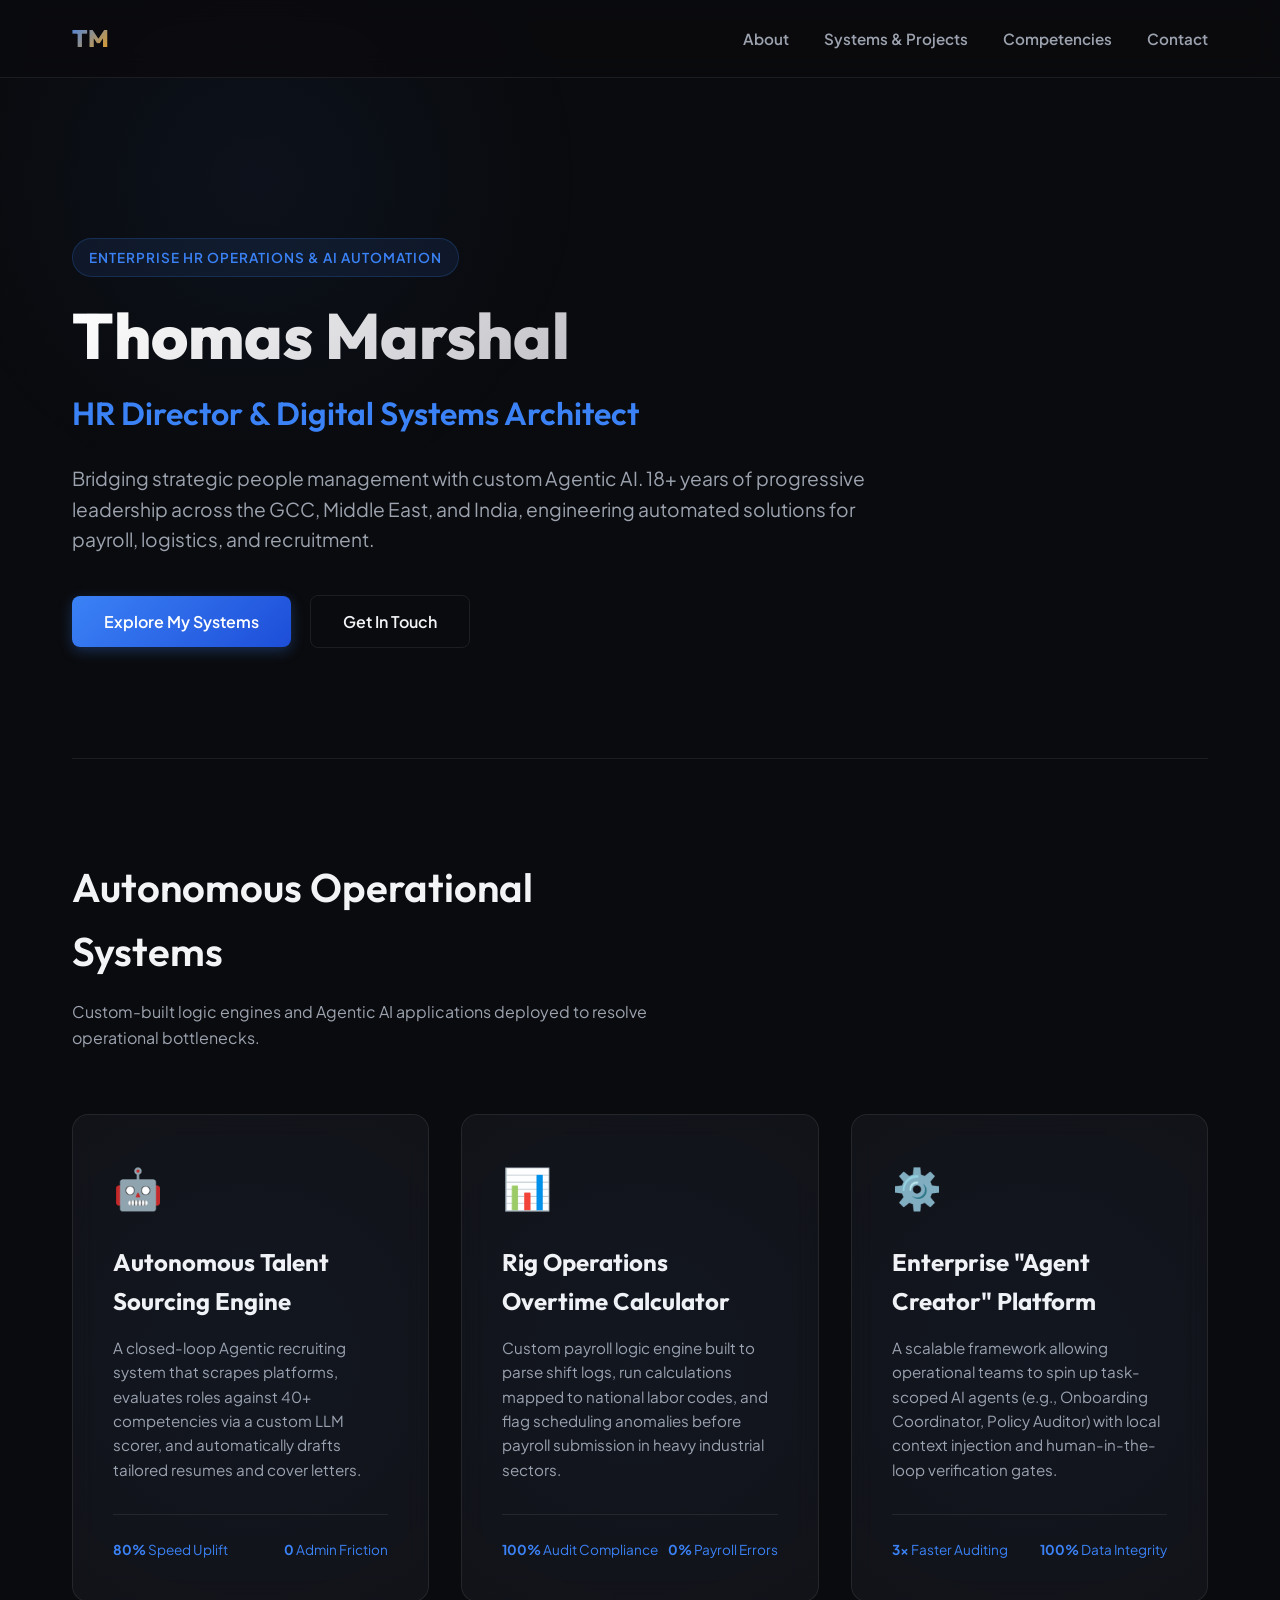
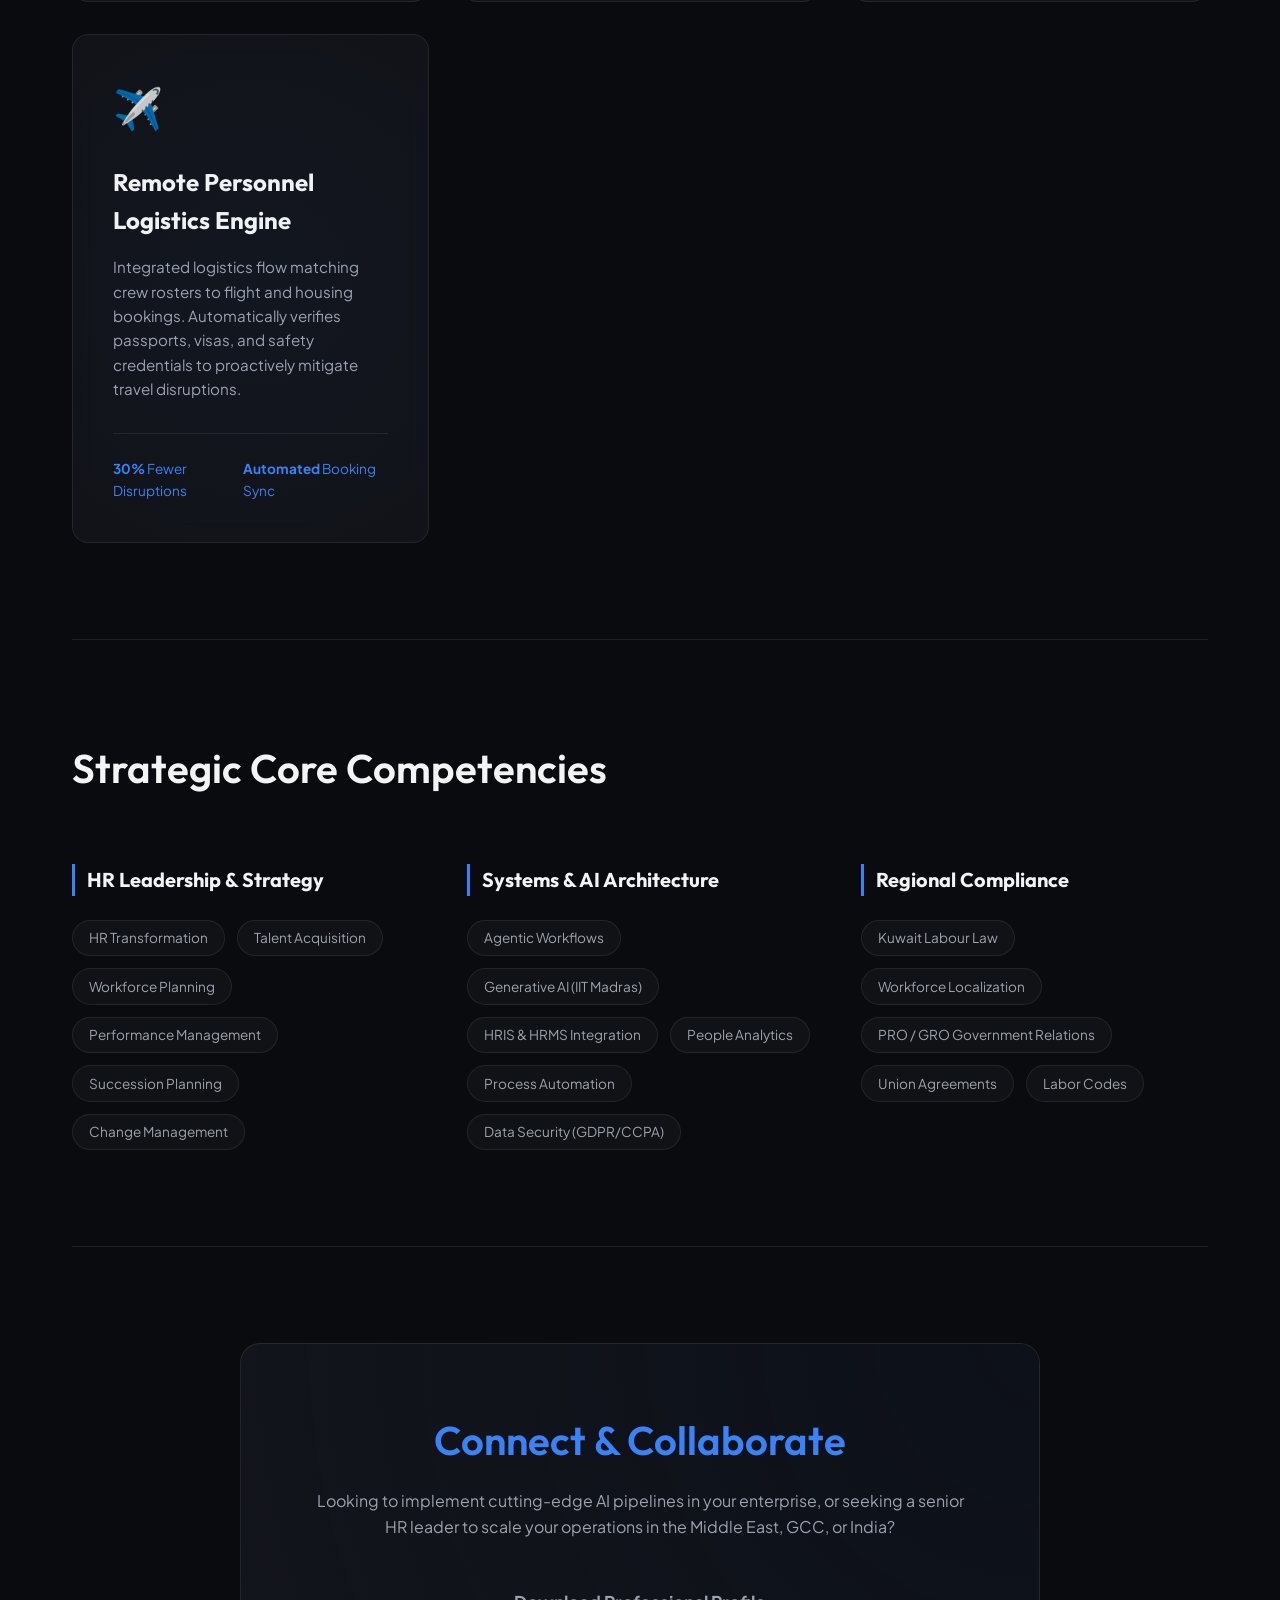
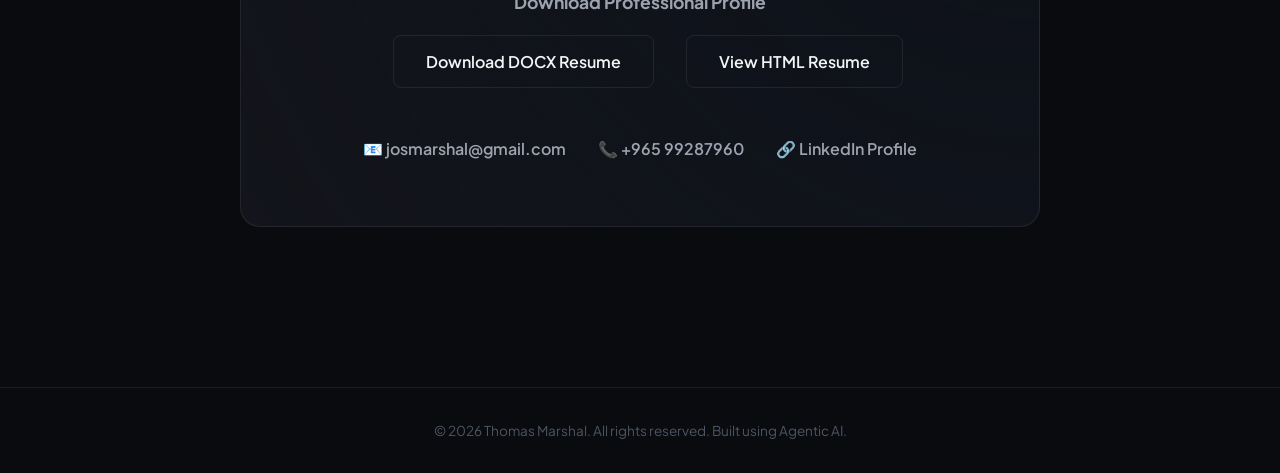
==== index.html @ 8e22b5d7 "Add files via upload" ====
<!DOCTYPE html>
<html lang="en">
<head>
    <meta charset="UTF-8">
    <meta name="viewport" content="width=device-width, initial-scale=1.0">
    <title>Thomas Marshal | HR Director & Digital Transformation Leader</title>
    <meta name="description" content="Senior HR Director & Systems Leader with 18+ years of experience across GCC and India. Architect of Agentic AI, HRIS platforms, and payroll automation systems.">
    <link rel="preconnect" href="https://fonts.googleapis.com">
    <link rel="preconnect" href="https://fonts.gstatic.com" crossorigin>
    <link href="https://fonts.googleapis.com/css2?family=Outfit:wght@300;400;600;800&family=Plus+Jakarta+Sans:wght@300;400;600;700&display=swap" rel="stylesheet">
    <link rel="stylesheet" href="style.css">
</head>
<body>
    <div class="glow-bg"></div>

    <header>
        <div class="nav-container">
            <div class="logo">TM</div>
            <nav>
                <a href="#about">About</a>
                <a href="#projects">Systems & Projects</a>
                <a href="#skills">Competencies</a>
                <a href="#contact">Contact</a>
            </nav>
        </div>
    </header>

    <main>
        <!-- Hero Section -->
        <section id="about" class="hero">
            <div class="hero-content">
                <span class="badge">Enterprise HR Operations & AI Automation</span>
                <h1>Thomas Marshal</h1>
                <h2>HR Director & Digital Systems Architect</h2>
                <p class="lead">
                    Bridging strategic people management with custom Agentic AI. 18+ years of progressive leadership across the GCC, Middle East, and India, engineering automated solutions for payroll, logistics, and recruitment.
                </p>
                <div class="hero-cta">
                    <a href="#projects" class="btn btn-primary">Explore My Systems</a>
                    <a href="#contact" class="btn btn-secondary">Get In Touch</a>
                </div>
            </div>
        </section>

        <!-- Projects Grid Section -->
        <section id="projects" class="projects-section">
            <div class="section-header">
                <h2>Autonomous Operational Systems</h2>
                <p>Custom-built logic engines and Agentic AI applications deployed to resolve operational bottlenecks.</p>
            </div>
            
            <div class="projects-grid">
                <!-- Project 1 -->
                <div class="project-card">
                    <div class="card-glow"></div>
                    <div class="project-icon">🤖</div>
                    <h3>Autonomous Talent Sourcing Engine</h3>
                    <p class="project-desc">A closed-loop Agentic recruiting system that scrapes platforms, evaluates roles against 40+ competencies via a custom LLM scorer, and automatically drafts tailored resumes and cover letters.</p>
                    <div class="project-stats">
                        <span><strong>80%</strong> Speed Uplift</span>
                        <span><strong>0</strong> Admin Friction</span>
                    </div>
                </div>

                <!-- Project 2 -->
                <div class="project-card">
                    <div class="card-glow"></div>
                    <div class="project-icon">📊</div>
                    <h3>Rig Operations Overtime Calculator</h3>
                    <p class="project-desc">Custom payroll logic engine built to parse shift logs, run calculations mapped to national labor codes, and flag scheduling anomalies before payroll submission in heavy industrial sectors.</p>
                    <div class="project-stats">
                        <span><strong>100%</strong> Audit Compliance</span>
                        <span><strong>0%</strong> Payroll Errors</span>
                    </div>
                </div>

                <!-- Project 3 -->
                <div class="project-card">
                    <div class="card-glow"></div>
                    <div class="project-icon">⚙️</div>
                    <h3>Enterprise "Agent Creator" Platform</h3>
                    <p class="project-desc">A scalable framework allowing operational teams to spin up task-scoped AI agents (e.g., Onboarding Coordinator, Policy Auditor) with local context injection and human-in-the-loop verification gates.</p>
                    <div class="project-stats">
                        <span><strong>3x</strong> Faster Auditing</span>
                        <span><strong>100%</strong> Data Integrity</span>
                    </div>
                </div>

                <!-- Project 4 -->
                <div class="project-card">
                    <div class="card-glow"></div>
                    <div class="project-icon">✈️</div>
                    <h3>Remote Personnel Logistics Engine</h3>
                    <p class="project-desc">Integrated logistics flow matching crew rosters to flight and housing bookings. Automatically verifies passports, visas, and safety credentials to proactively mitigate travel disruptions.</p>
                    <div class="project-stats">
                        <span><strong>30%</strong> Fewer Disruptions</span>
                        <span><strong>Automated</strong> Booking Sync</span>
                    </div>
                </div>
            </div>
        </section>

        <!-- Skills Section -->
        <section id="skills" class="skills-section">
            <div class="section-header">
                <h2>Strategic Core Competencies</h2>
            </div>
            <div class="skills-grid">
                <div class="skill-category">
                    <h3>HR Leadership & Strategy</h3>
                    <div class="tags">
                        <span>HR Transformation</span>
                        <span>Talent Acquisition</span>
                        <span>Workforce Planning</span>
                        <span>Performance Management</span>
                        <span>Succession Planning</span>
                        <span>Change Management</span>
                    </div>
                </div>
                <div class="skill-category">
                    <h3>Systems & AI Architecture</h3>
                    <div class="tags">
                        <span>Agentic Workflows</span>
                        <span>Generative AI (IIT Madras)</span>
                        <span>HRIS & HRMS Integration</span>
                        <span>People Analytics</span>
                        <span>Process Automation</span>
                        <span>Data Security (GDPR/CCPA)</span>
                    </div>
                </div>
                <div class="skill-category">
                    <h3>Regional Compliance</h3>
                    <div class="tags">
                        <span>Kuwait Labour Law</span>
                        <span>Workforce Localization</span>
                        <span>PRO / GRO Government Relations</span>
                        <span>Union Agreements</span>
                        <span>Labor Codes</span>
                    </div>
                </div>
            </div>
        </section>

        <!-- Resume & Contact Section -->
        <section id="contact" class="contact-section">
            <div class="contact-card">
                <h2>Connect & Collaborate</h2>
                <p>Looking to implement cutting-edge AI pipelines in your enterprise, or seeking a senior HR leader to scale your operations in the Middle East, GCC, or India?</p>
                <div class="resumes-div">
                    <h3>Download Professional Profile</h3>
                    <div class="resume-buttons">
                        <a href="../Thomas_Joseph_Michael_Marshal_Resume.docx" class="btn btn-secondary" download>Download DOCX Resume</a>
                        <a href="../Thomas_Joseph_Michael_Marshal_Resume.html" class="btn btn-secondary" target="_blank">View HTML Resume</a>
                    </div>
                </div>
                <div class="contact-links">
                    <a href="mailto:josmarshal@gmail.com" class="contact-item">📧 josmarshal@gmail.com</a>
                    <a href="tel:+96599287960" class="contact-item">📞 +965 99287960</a>
                    <a href="https://www.linkedin.com/in/tjmmarshal-hr-leader/" target="_blank" class="contact-item">🔗 LinkedIn Profile</a>
                </div>
            </div>
        </section>
    </main>

    <footer>
        <p>&copy; 2026 Thomas Marshal. All rights reserved. Built using Agentic AI.</p>
    </footer>

    <script src="app.js"></script>
</body>
</html>
---- style.css ----
/* Base Variables & Reset */
:root {
    --bg-dark: #0a0b0e;
    --card-bg: rgba(22, 24, 31, 0.7);
    --border-color: rgba(255, 255, 255, 0.08);
    --text-primary: #f3f4f6;
    --text-secondary: #9ca3af;
    --accent-blue: #3b82f6;
    --accent-glow: rgba(59, 130, 246, 0.15);
    --accent-gold: #f59e0b;
    --font-heading: 'Outfit', sans-serif;
    --font-body: 'Plus Jakarta Sans', sans-serif;
}

* {
    margin: 0;
    padding: 0;
    box-sizing: border-box;
}

html {
    scroll-behavior: smooth;
}

body {
    background-color: var(--bg-dark);
    color: var(--text-primary);
    font-family: var(--font-body);
    line-height: 1.6;
    overflow-x: hidden;
    position: relative;
}

/* Background Glow Effects */
.glow-bg {
    position: fixed;
    top: -10%;
    left: -10%;
    width: 60%;
    height: 60%;
    background: radial-gradient(circle, rgba(59, 130, 246, 0.06) 0%, rgba(0, 0, 0, 0) 70%);
    z-index: -1;
    pointer-events: none;
}

/* Header & Navigation */
header {
    position: fixed;
    top: 0;
    left: 0;
    width: 100%;
    background: rgba(10, 11, 14, 0.8);
    backdrop-filter: blur(12px);
    border-bottom: 1px solid var(--border-color);
    z-index: 100;
}

.nav-container {
    max-width: 1200px;
    margin: 0 auto;
    padding: 1.2rem 2rem;
    display: flex;
    justify-content: space-between;
    align-items: center;
}

.logo {
    font-family: var(--font-heading);
    font-weight: 800;
    font-size: 1.5rem;
    background: linear-gradient(135deg, var(--accent-blue) 0%, var(--accent-gold) 100%);
    -webkit-background-clip: text;
    -webkit-text-fill-color: transparent;
}

nav a {
    color: var(--text-secondary);
    text-decoration: none;
    margin-left: 2rem;
    font-weight: 600;
    font-size: 0.95rem;
    transition: color 0.3s ease;
}

nav a:hover {
    color: var(--text-primary);
}

/* Main Layout Limits */
main {
    max-width: 1200px;
    margin: 0 auto;
    padding: 8rem 2rem 4rem 2rem;
}

/* Hero Section */
.hero {
    min-height: 70vh;
    display: flex;
    align-items: center;
    padding: 2rem 0;
}

.hero-content {
    max-width: 800px;
}

.badge {
    display: inline-block;
    padding: 0.5rem 1rem;
    background: rgba(59, 130, 246, 0.1);
    border: 1px solid rgba(59, 130, 246, 0.2);
    border-radius: 50px;
    color: var(--accent-blue);
    font-weight: 600;
    font-size: 0.85rem;
    margin-bottom: 1.5rem;
    text-transform: uppercase;
    letter-spacing: 1px;
}

h1 {
    font-family: var(--font-heading);
    font-weight: 800;
    font-size: 4rem;
    line-height: 1.1;
    margin-bottom: 1rem;
    background: linear-gradient(135deg, #ffffff 0%, #a1a1aa 100%);
    -webkit-background-clip: text;
    -webkit-text-fill-color: transparent;
}

h2 {
    font-family: var(--font-heading);
    font-weight: 600;
    font-size: 2rem;
    color: var(--accent-blue);
    margin-bottom: 1.5rem;
}

.lead {
    font-size: 1.2rem;
    color: var(--text-secondary);
    margin-bottom: 2.5rem;
}

/* Buttons */
.btn {
    display: inline-block;
    padding: 0.8rem 2rem;
    border-radius: 8px;
    font-weight: 600;
    text-decoration: none;
    transition: all 0.3s ease;
    cursor: pointer;
}

.btn-primary {
    background: linear-gradient(135deg, var(--accent-blue) 0%, #1d4ed8 100%);
    color: #ffffff;
    box-shadow: 0 4px 14px rgba(59, 130, 246, 0.3);
}

.btn-primary:hover {
    transform: translateY(-2px);
    box-shadow: 0 6px 20px rgba(59, 130, 246, 0.4);
}

.btn-secondary {
    background: transparent;
    color: var(--text-primary);
    border: 1px solid var(--border-color);
    margin-left: 1rem;
}

.btn-secondary:hover {
    background: rgba(255, 255, 255, 0.05);
    border-color: rgba(255, 255, 255, 0.2);
}

/* Section Common Styles */
.projects-section, .skills-section, .contact-section {
    padding: 6rem 0;
    border-top: 1px solid var(--border-color);
}

.section-header {
    margin-bottom: 4rem;
    max-width: 600px;
}

.section-header h2 {
    font-size: 2.5rem;
    color: var(--text-primary);
    margin-bottom: 1rem;
}

.section-header p {
    color: var(--text-secondary);
}

/* Projects Grid */
.projects-grid {
    display: grid;
    grid-template-columns: repeat(auto-fit, minmax(340px, 1fr));
    gap: 2rem;
}

.project-card {
    background: var(--card-bg);
    border: 1px solid var(--border-color);
    backdrop-filter: blur(12px);
    border-radius: 16px;
    padding: 2.5rem;
    position: relative;
    overflow: hidden;
    transition: all 0.4s cubic-bezier(0.16, 1, 0.3, 1);
}

.project-card:hover {
    transform: translateY(-6px);
    border-color: rgba(59, 130, 246, 0.3);
    box-shadow: 0 12px 30px var(--accent-glow);
}

.card-glow {
    position: absolute;
    top: -50%;
    left: -50%;
    width: 200%;
    height: 200%;
    background: radial-gradient(circle, rgba(59, 130, 246, 0.03) 0%, rgba(0, 0, 0, 0) 50%);
    pointer-events: none;
}

.project-icon {
    font-size: 2.5rem;
    margin-bottom: 1.5rem;
}

.project-card h3 {
    font-family: var(--font-heading);
    font-size: 1.5rem;
    margin-bottom: 1rem;
}

.project-desc {
    color: var(--text-secondary);
    margin-bottom: 2rem;
    font-size: 0.95rem;
    min-height: 80px;
}

.project-stats {
    display: flex;
    justify-content: space-between;
    border-top: 1px solid var(--border-color);
    padding-top: 1.5rem;
    font-size: 0.85rem;
    color: var(--accent-blue);
}

/* Skills Section */
.skills-grid {
    display: grid;
    grid-template-columns: repeat(auto-fit, minmax(280px, 1fr));
    gap: 3rem;
}

.skill-category h3 {
    font-family: var(--font-heading);
    font-size: 1.25rem;
    color: var(--text-primary);
    margin-bottom: 1.5rem;
    border-left: 3px solid var(--accent-blue);
    padding-left: 0.75rem;
}

.tags {
    display: flex;
    flex-wrap: wrap;
    gap: 0.75rem;
}

.tags span {
    background: rgba(255, 255, 255, 0.03);
    border: 1px solid var(--border-color);
    padding: 0.4rem 1rem;
    border-radius: 50px;
    font-size: 0.85rem;
    color: var(--text-secondary);
    transition: all 0.3s ease;
}

.tags span:hover {
    color: var(--text-primary);
    border-color: rgba(255, 255, 255, 0.2);
    background: rgba(255, 255, 255, 0.06);
}

/* Contact Section */
.contact-card {
    background: radial-gradient(circle at top right, rgba(59, 130, 246, 0.05) 0%, rgba(22, 24, 31, 0.8) 100%);
    border: 1px solid var(--border-color);
    border-radius: 20px;
    padding: 4rem;
    text-align: center;
    max-width: 800px;
    margin: 0 auto;
}

.contact-card h2 {
    font-family: var(--font-heading);
    font-size: 2.5rem;
    margin-bottom: 1rem;
}

.contact-card p {
    color: var(--text-secondary);
    margin-bottom: 3rem;
}

.resumes-div {
    margin-bottom: 3rem;
}

.resumes-div h3 {
    font-size: 1.1rem;
    margin-bottom: 1.2rem;
    color: var(--text-secondary);
}

.resume-buttons {
    display: flex;
    justify-content: center;
    gap: 1rem;
}

.contact-links {
    display: flex;
    justify-content: center;
    flex-wrap: wrap;
    gap: 2rem;
    margin-top: 2rem;
}

.contact-item {
    color: var(--text-secondary);
    text-decoration: none;
    font-weight: 600;
    transition: color 0.3s ease;
}

.contact-item:hover {
    color: var(--accent-blue);
}

/* Footer */
footer {
    text-align: center;
    padding: 2rem;
    color: #4b5563;
    font-size: 0.85rem;
    border-top: 1px solid var(--border-color);
}

/* Responsive adjustments */
@media (max-width: 768px) {
    h1 {
        font-size: 2.8rem;
    }
    
    .nav-container {
        flex-direction: column;
        gap: 1rem;
    }
    
    nav a {
        margin: 0 1rem;
    }
    
    .contact-card {
        padding: 2rem;
    }
    
    .resume-buttons {
        flex-direction: column;
        gap: 1rem;
    }
    
    .btn-secondary {
        margin-left: 0;
    }
}
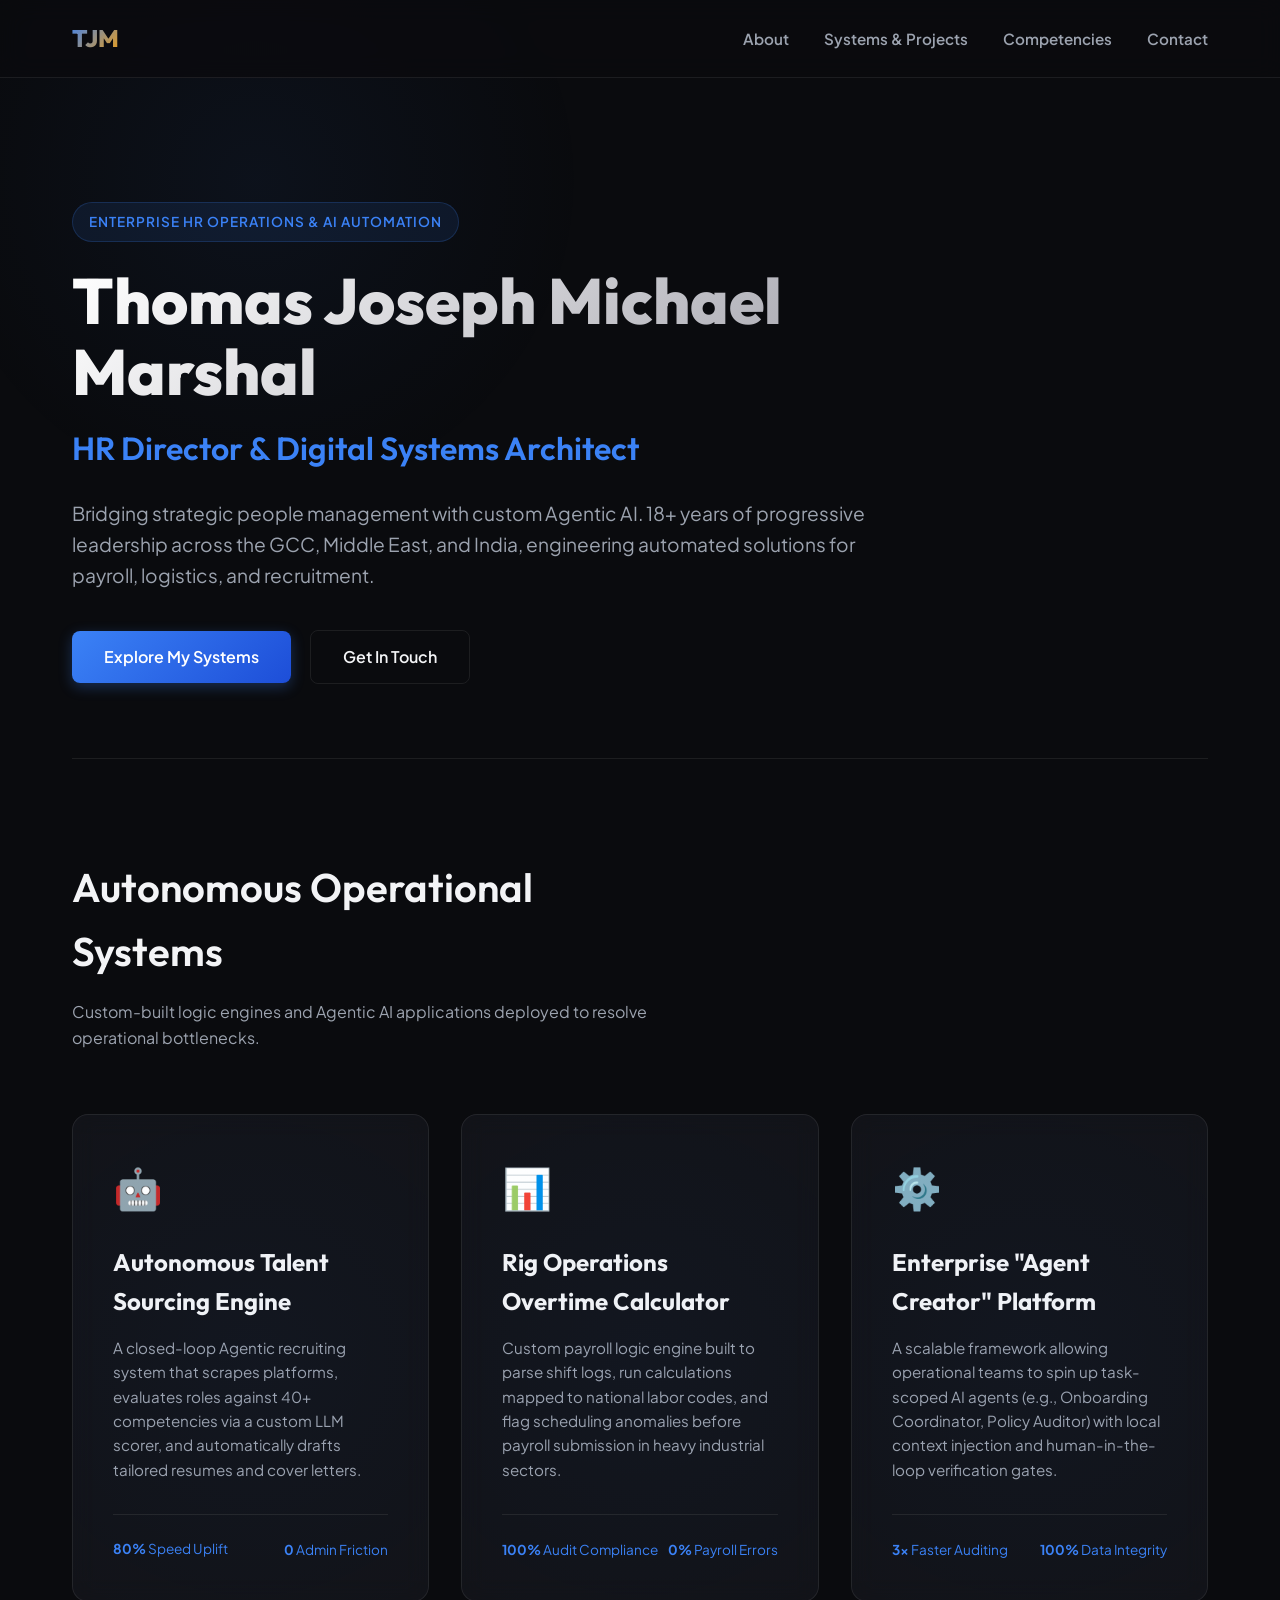
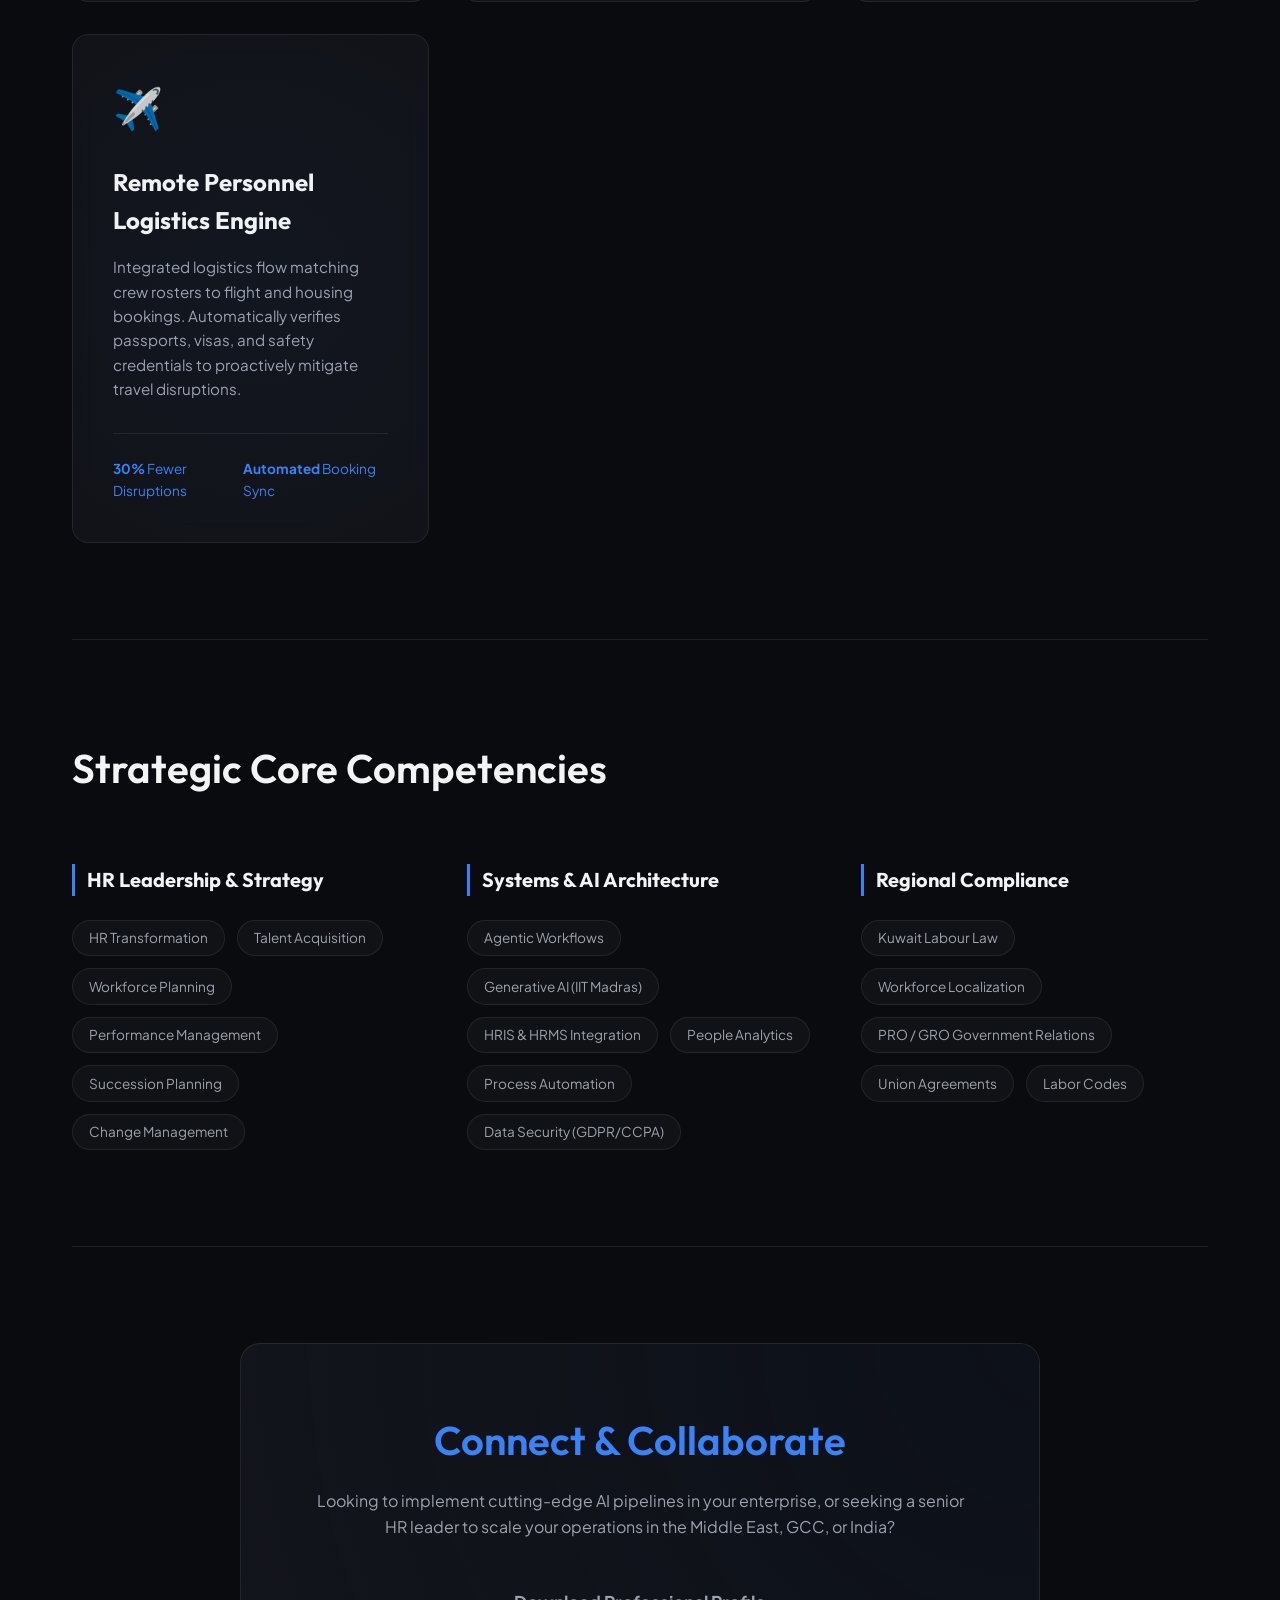
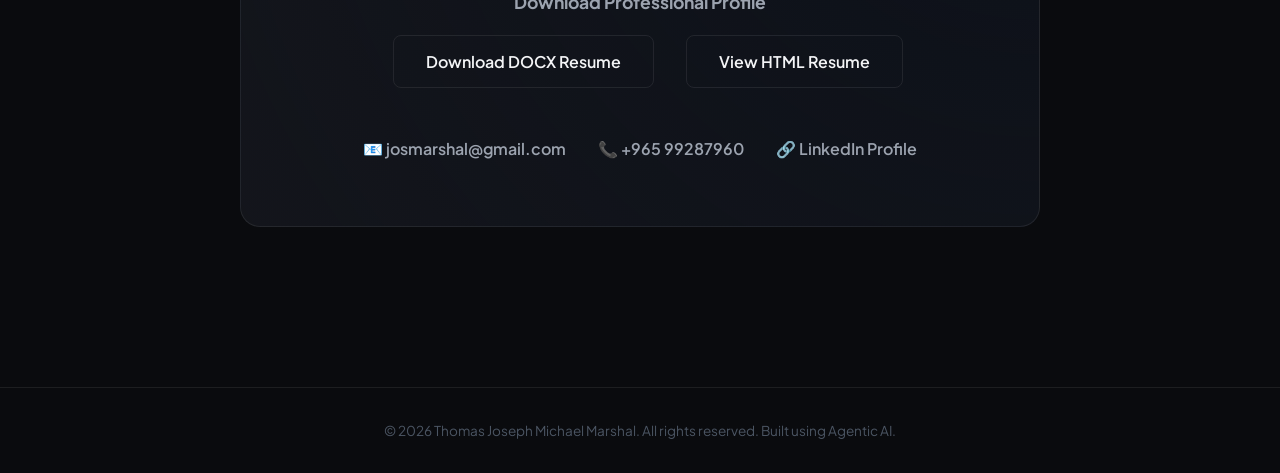
==== commit dcd32b2b: "Add files via upload" ====
--- a/index.html
+++ b/index.html
@@ -3,7 +3,7 @@
 <head>
     <meta charset="UTF-8">
     <meta name="viewport" content="width=device-width, initial-scale=1.0">
-    <title>Thomas Marshal | HR Director & Digital Transformation Leader</title>
+    <title>Thomas Joseph Michael Marshal | HR Director & Digital Transformation Leader</title>
     <meta name="description" content="Senior HR Director & Systems Leader with 18+ years of experience across GCC and India. Architect of Agentic AI, HRIS platforms, and payroll automation systems.">
     <link rel="preconnect" href="https://fonts.googleapis.com">
     <link rel="preconnect" href="https://fonts.gstatic.com" crossorigin>
@@ -15,7 +15,7 @@
 
     <header>
         <div class="nav-container">
-            <div class="logo">TM</div>
+            <div class="logo">TJM</div>
             <nav>
                 <a href="#about">About</a>
                 <a href="#projects">Systems & Projects</a>
@@ -30,7 +30,7 @@
         <section id="about" class="hero">
             <div class="hero-content">
                 <span class="badge">Enterprise HR Operations & AI Automation</span>
-                <h1>Thomas Marshal</h1>
+                <h1>Thomas Joseph Michael Marshal</h1>
                 <h2>HR Director & Digital Systems Architect</h2>
                 <p class="lead">
                     Bridging strategic people management with custom Agentic AI. 18+ years of progressive leadership across the GCC, Middle East, and India, engineering automated solutions for payroll, logistics, and recruitment.
@@ -149,8 +149,8 @@
                 <div class="resumes-div">
                     <h3>Download Professional Profile</h3>
                     <div class="resume-buttons">
-                        <a href="../Thomas_Joseph_Michael_Marshal_Resume.docx" class="btn btn-secondary" download>Download DOCX Resume</a>
-                        <a href="../Thomas_Joseph_Michael_Marshal_Resume.html" class="btn btn-secondary" target="_blank">View HTML Resume</a>
+                        <a href="Thomas_Joseph_Michael_Marshal_Resume.docx" class="btn btn-secondary" download>Download DOCX Resume</a>
+                        <a href="Thomas_Joseph_Michael_Marshal_Resume.html" class="btn btn-secondary" target="_blank">View HTML Resume</a>
                     </div>
                 </div>
                 <div class="contact-links">
@@ -163,7 +163,7 @@
     </main>
 
     <footer>
-        <p>&copy; 2026 Thomas Marshal. All rights reserved. Built using Agentic AI.</p>
+        <p>&copy; 2026 Thomas Joseph Michael Marshal. All rights reserved. Built using Agentic AI.</p>
     </footer>
 
     <script src="app.js"></script>
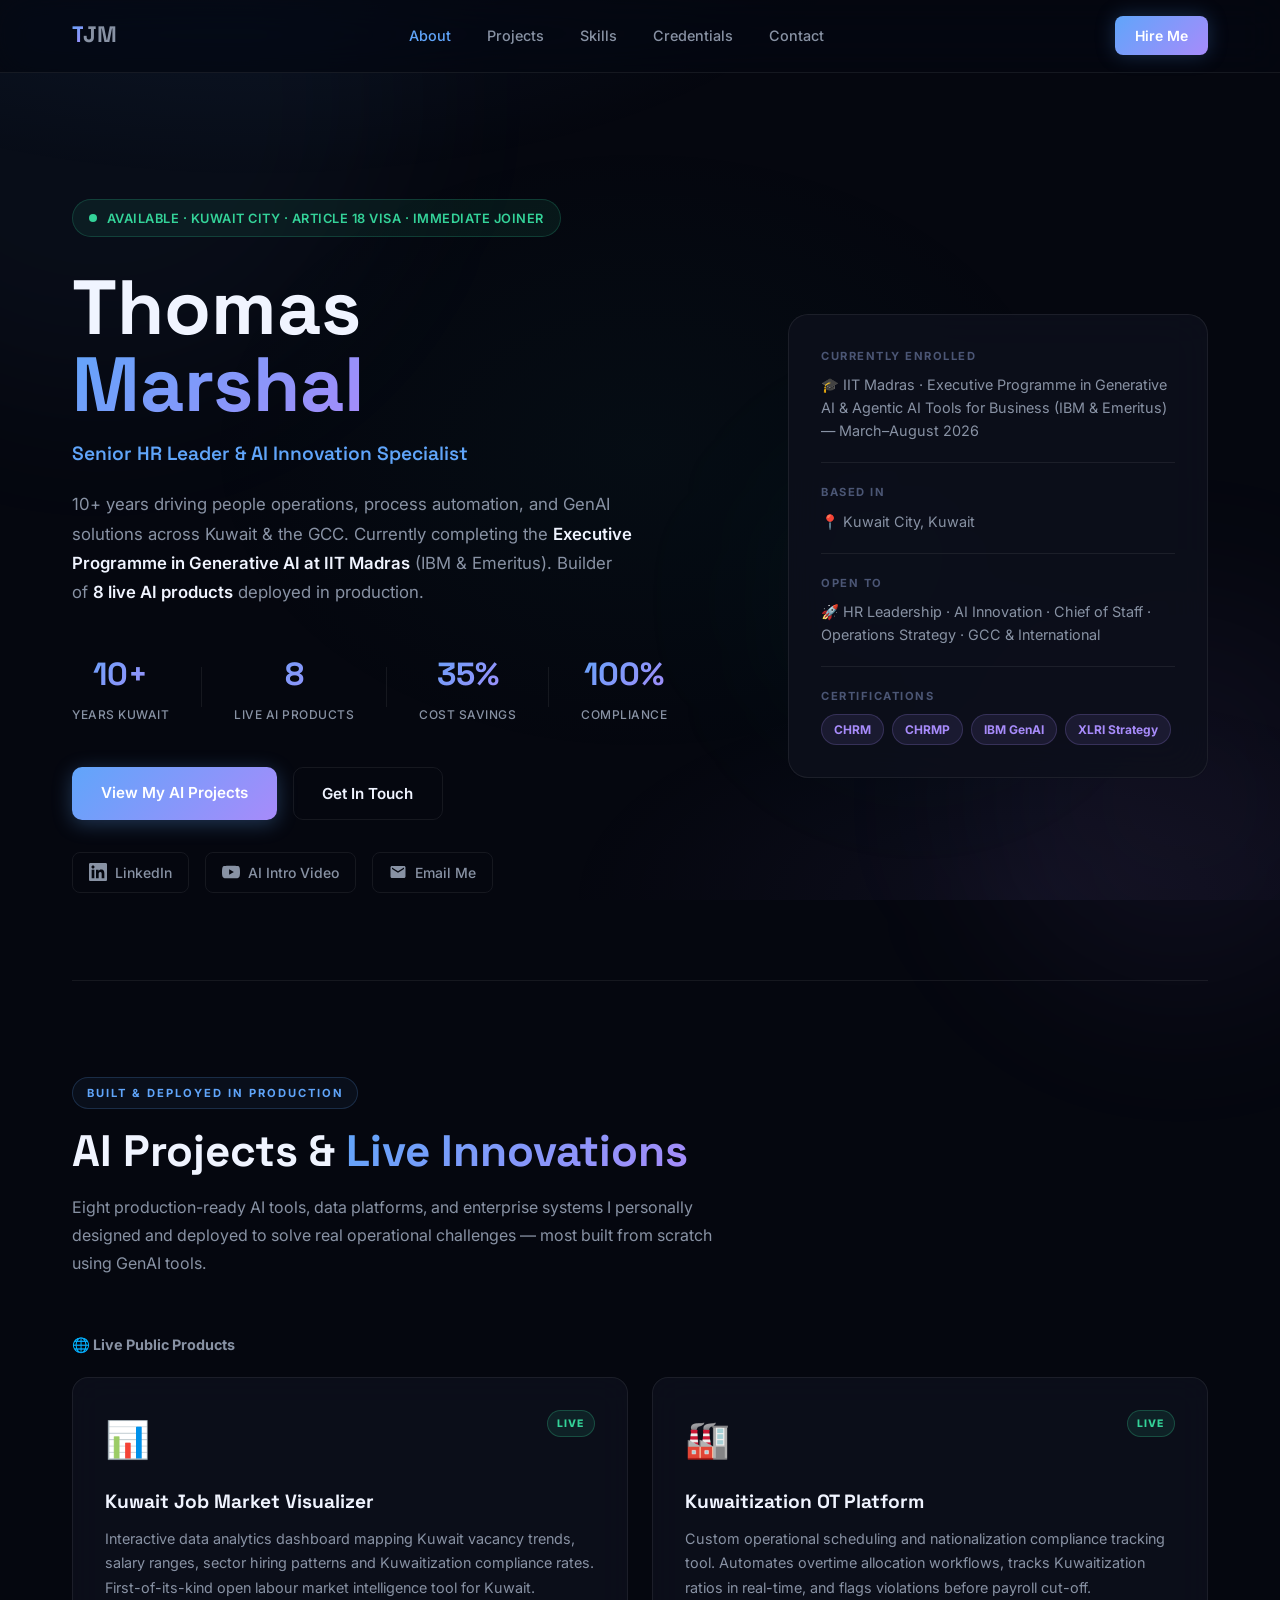
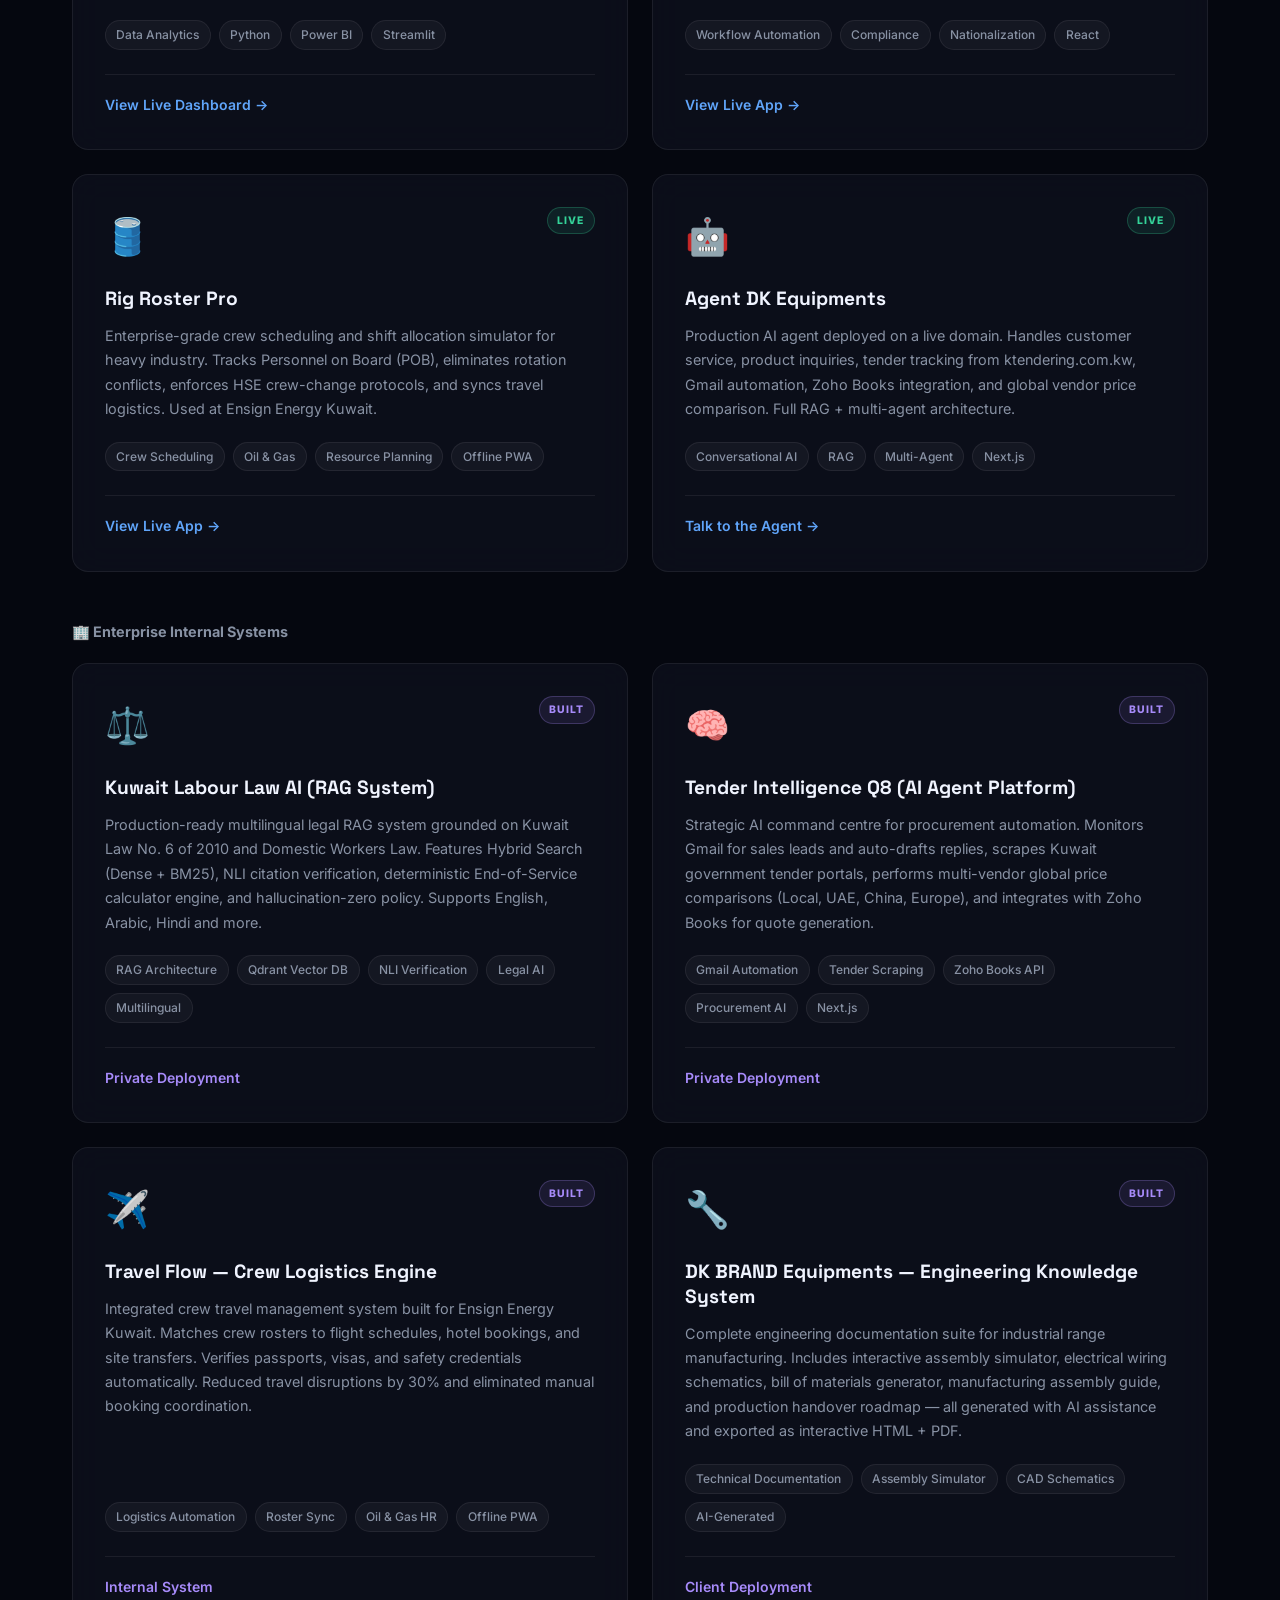
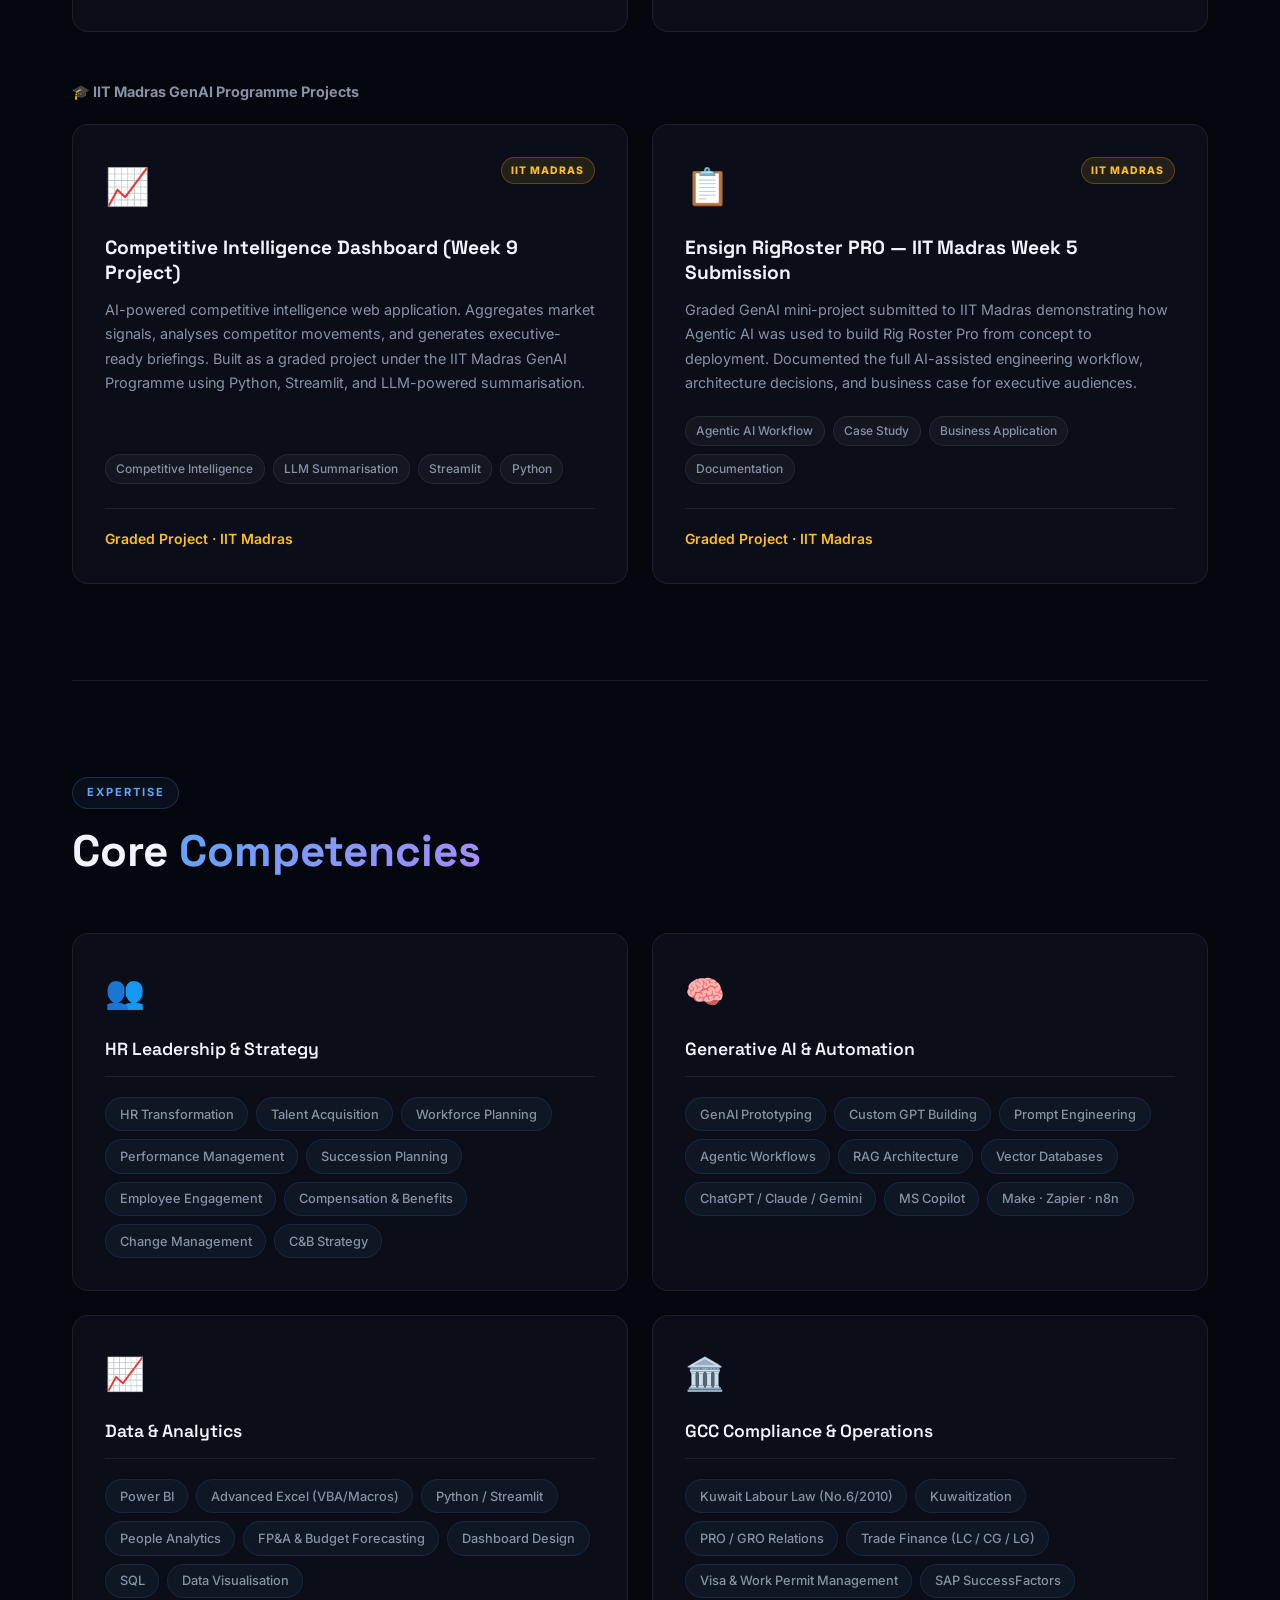
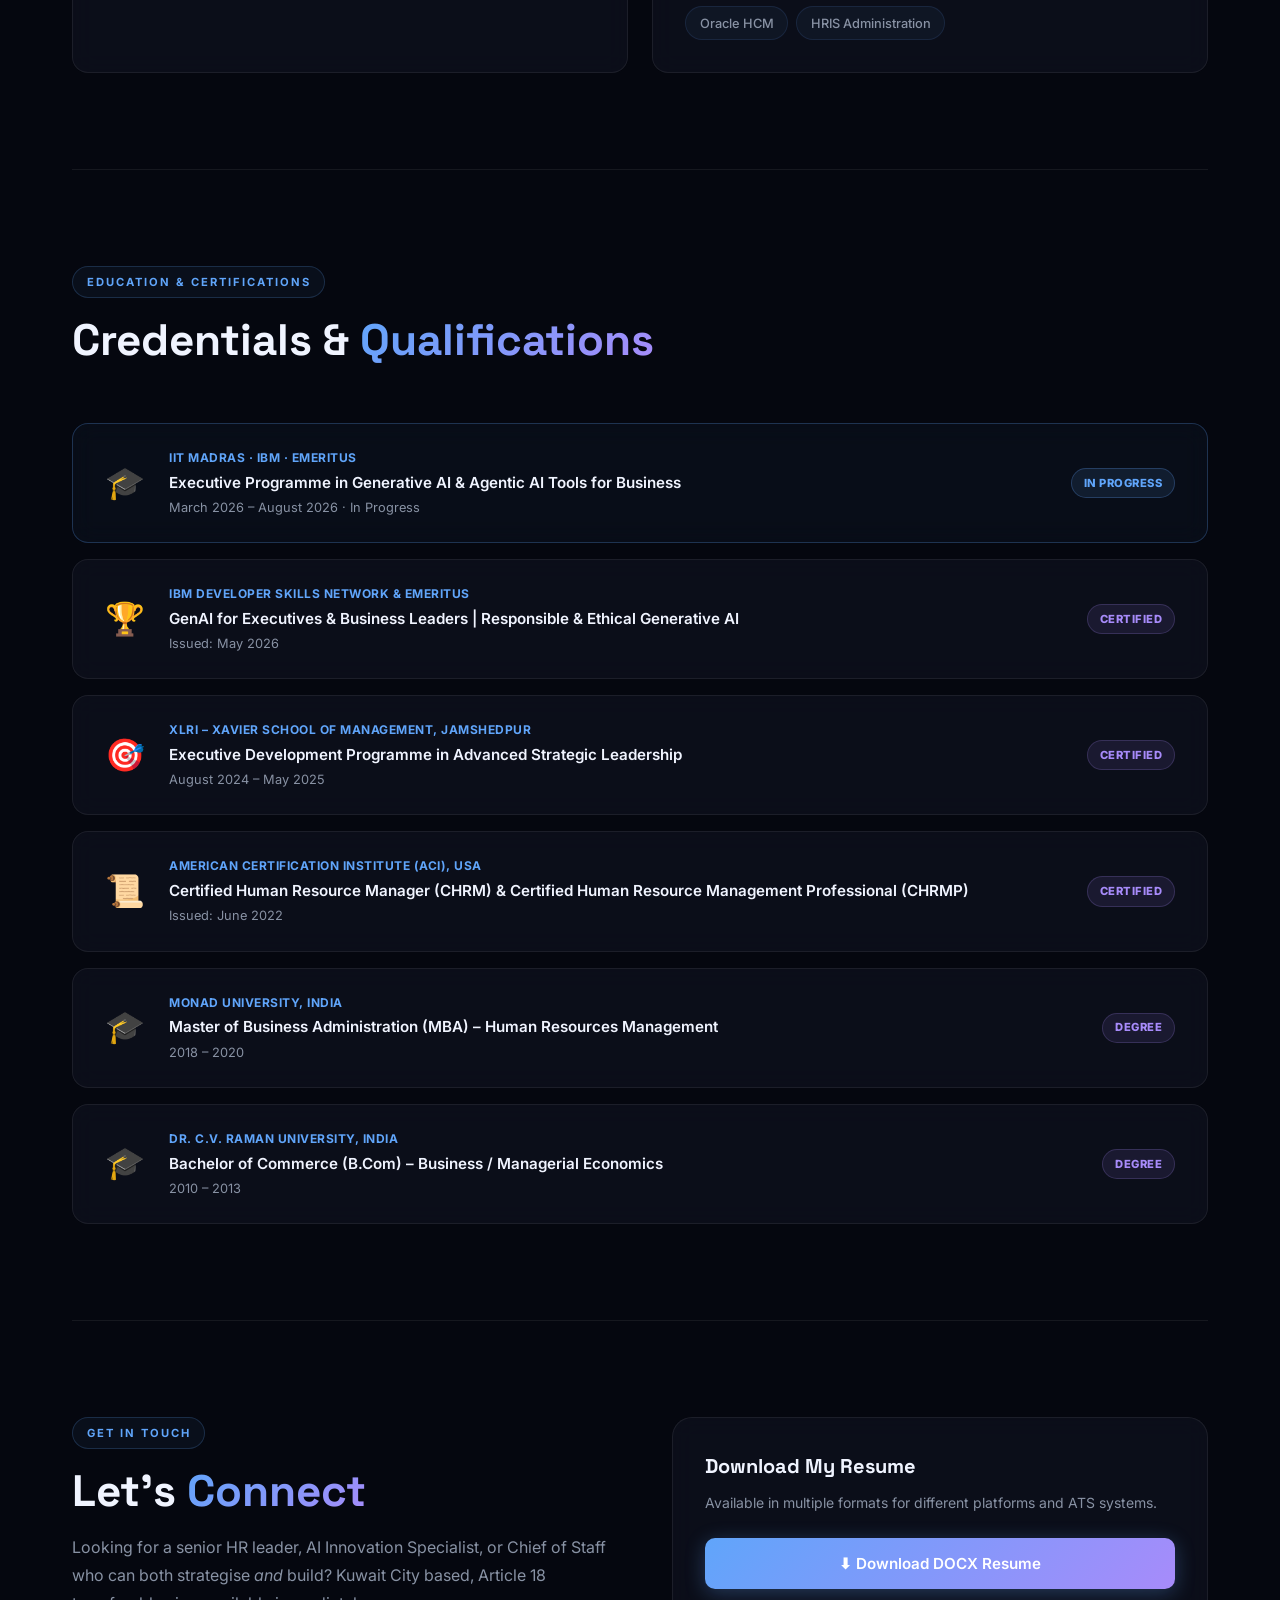
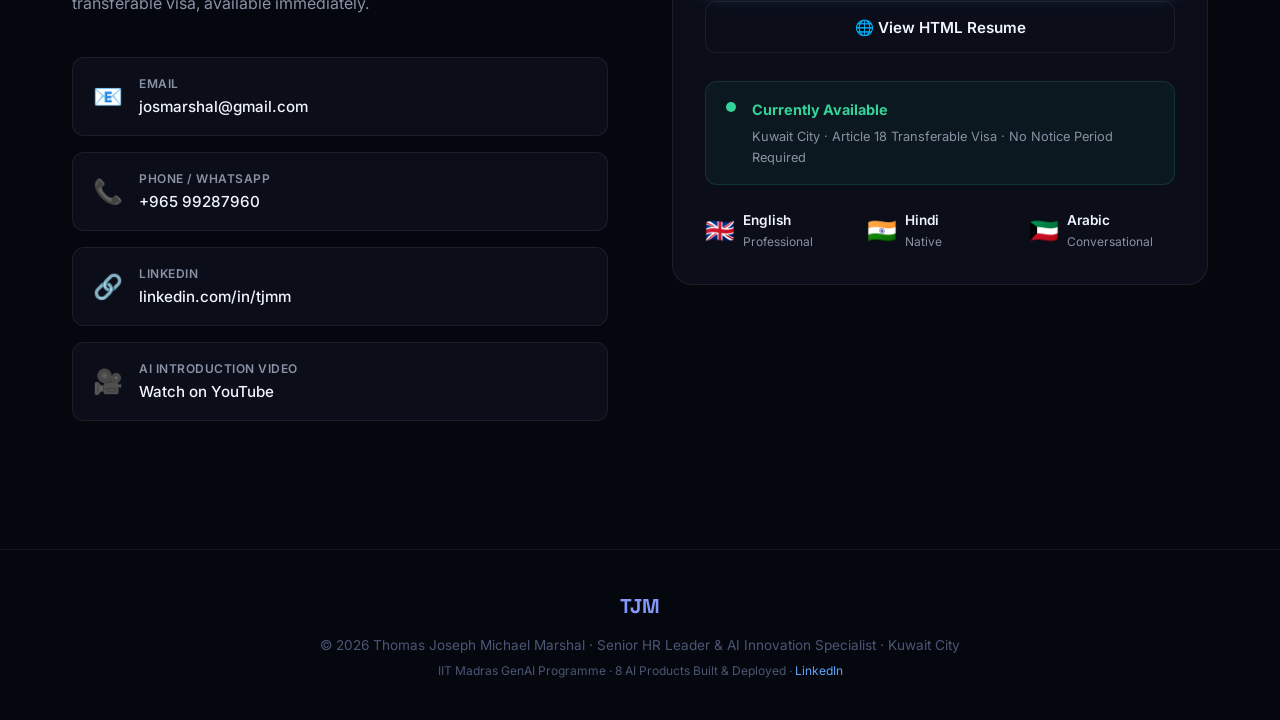
==== commit ef828387: "Portfolio v2 - Complete rebuild: 10 AI projects, all live links, IIT Madras credentials, full compet" ====
--- a/index.html
+++ b/index.html
@@ -3,167 +3,454 @@
 <head>
     <meta charset="UTF-8">
     <meta name="viewport" content="width=device-width, initial-scale=1.0">
-    <title>Thomas Joseph Michael Marshal | HR Director & Digital Transformation Leader</title>
-    <meta name="description" content="Senior HR Director & Systems Leader with 18+ years of experience across GCC and India. Architect of Agentic AI, HRIS platforms, and payroll automation systems.">
+    <title>Thomas Joseph Michael Marshal | HR Leader & AI Builder | Kuwait</title>
+    <meta name="description" content="Senior HR Leader & AI Innovation Specialist with 10+ years in Kuwait. Builder of 8 live AI products, RAG systems, and enterprise automation tools. IIT Madras GenAI Programme.">
+    <meta property="og:title" content="Thomas Marshal | HR Director & AI Innovation Specialist | Kuwait">
+    <meta property="og:description" content="Builder of AI agents, data dashboards, RAG legal engines, and enterprise automation tools. Kuwait-based. IIT Madras GenAI Programme.">
     <link rel="preconnect" href="https://fonts.googleapis.com">
     <link rel="preconnect" href="https://fonts.gstatic.com" crossorigin>
-    <link href="https://fonts.googleapis.com/css2?family=Outfit:wght@300;400;600;800&family=Plus+Jakarta+Sans:wght@300;400;600;700&display=swap" rel="stylesheet">
+    <link href="https://fonts.googleapis.com/css2?family=Inter:wght@300;400;500;600;700;900&family=Space+Grotesk:wght@400;500;600;700;800&display=swap" rel="stylesheet">
     <link rel="stylesheet" href="style.css">
 </head>
 <body>
-    <div class="glow-bg"></div>
-
-    <header>
+
+    <div class="bg-mesh"></div>
+    <div class="bg-orb orb-1"></div>
+    <div class="bg-orb orb-2"></div>
+    <div class="bg-orb orb-3"></div>
+
+    <!-- ===== NAVIGATION ===== -->
+    <header id="header">
         <div class="nav-container">
-            <div class="logo">TJM</div>
+            <div class="logo"><span class="logo-t">T</span><span class="logo-jmm">JM</span></div>
             <nav>
-                <a href="#about">About</a>
-                <a href="#projects">Systems & Projects</a>
-                <a href="#skills">Competencies</a>
-                <a href="#contact">Contact</a>
+                <a href="#about" class="nav-link">About</a>
+                <a href="#projects" class="nav-link">Projects</a>
+                <a href="#skills" class="nav-link">Skills</a>
+                <a href="#credentials" class="nav-link">Credentials</a>
+                <a href="#contact" class="nav-link">Contact</a>
             </nav>
+            <a href="mailto:josmarshal@gmail.com" class="nav-cta">Hire Me</a>
         </div>
     </header>
 
     <main>
-        <!-- Hero Section -->
+
+        <!-- ===== HERO ===== -->
         <section id="about" class="hero">
-            <div class="hero-content">
-                <span class="badge">Enterprise HR Operations & AI Automation</span>
-                <h1>Thomas Joseph Michael Marshal</h1>
-                <h2>HR Director & Digital Systems Architect</h2>
-                <p class="lead">
-                    Bridging strategic people management with custom Agentic AI. 18+ years of progressive leadership across the GCC, Middle East, and India, engineering automated solutions for payroll, logistics, and recruitment.
+            <div class="hero-left">
+                <div class="status-badge">
+                    <span class="pulse-dot"></span>
+                    Available · Kuwait City · Article 18 Visa · Immediate Joiner
+                </div>
+
+                <h1>Thomas<br><span class="name-gradient">Marshal</span></h1>
+                <p class="hero-title">Senior HR Leader &amp; AI Innovation Specialist</p>
+                <p class="hero-sub">
+                    10+ years driving people operations, process automation, and GenAI solutions across Kuwait &amp; the GCC. 
+                    Currently completing the <strong>Executive Programme in Generative AI at IIT Madras</strong> (IBM &amp; Emeritus). 
+                    Builder of <strong>8 live AI products</strong> deployed in production.
                 </p>
+
+                <div class="hero-stats">
+                    <div class="stat"><span class="stat-num">10+</span><span class="stat-label">Years Kuwait</span></div>
+                    <div class="stat-divider"></div>
+                    <div class="stat"><span class="stat-num">8</span><span class="stat-label">Live AI Products</span></div>
+                    <div class="stat-divider"></div>
+                    <div class="stat"><span class="stat-num">35%</span><span class="stat-label">Cost Savings</span></div>
+                    <div class="stat-divider"></div>
+                    <div class="stat"><span class="stat-num">100%</span><span class="stat-label">Compliance</span></div>
+                </div>
+
                 <div class="hero-cta">
-                    <a href="#projects" class="btn btn-primary">Explore My Systems</a>
-                    <a href="#contact" class="btn btn-secondary">Get In Touch</a>
+                    <a href="#projects" class="btn btn-primary">View My AI Projects</a>
+                    <a href="#contact" class="btn btn-outline">Get In Touch</a>
+                </div>
+
+                <div class="social-row">
+                    <a href="https://www.linkedin.com/in/tjmm/" target="_blank" rel="noopener" class="social-link">
+                        <svg width="18" height="18" viewBox="0 0 24 24" fill="currentColor"><path d="M20.447 20.452h-3.554v-5.569c0-1.328-.027-3.037-1.852-3.037-1.853 0-2.136 1.445-2.136 2.939v5.667H9.351V9h3.414v1.561h.046c.477-.9 1.637-1.85 3.37-1.85 3.601 0 4.267 2.37 4.267 5.455v6.286zM5.337 7.433c-1.144 0-2.063-.926-2.063-2.065 0-1.138.92-2.063 2.063-2.063 1.14 0 2.064.925 2.064 2.063 0 1.139-.925 2.065-2.064 2.065zm1.782 13.019H3.555V9h3.564v11.452zM22.225 0H1.771C.792 0 0 .774 0 1.729v20.542C0 23.227.792 24 1.771 24h20.451C23.2 24 24 23.227 24 22.271V1.729C24 .774 23.2 0 22.222 0h.003z"/></svg>
+                        LinkedIn
+                    </a>
+                    <a href="https://www.youtube.com/watch?v=p3p-7w3EgQY" target="_blank" rel="noopener" class="social-link">
+                        <svg width="18" height="18" viewBox="0 0 24 24" fill="currentColor"><path d="M23.498 6.186a3.016 3.016 0 0 0-2.122-2.136C19.505 3.545 12 3.545 12 3.545s-7.505 0-9.377.505A3.017 3.017 0 0 0 .502 6.186C0 8.07 0 12 0 12s0 3.93.502 5.814a3.016 3.016 0 0 0 2.122 2.136c1.871.505 9.376.505 9.376.505s7.505 0 9.377-.505a3.015 3.015 0 0 0 2.122-2.136C24 15.93 24 12 24 12s0-3.93-.502-5.814zM9.545 15.568V8.432L15.818 12l-6.273 3.568z"/></svg>
+                        AI Intro Video
+                    </a>
+                    <a href="mailto:josmarshal@gmail.com" class="social-link">
+                        <svg width="18" height="18" viewBox="0 0 24 24" fill="currentColor"><path d="M20 4H4c-1.1 0-2 .9-2 2v12c0 1.1.9 2 2 2h16c1.1 0 2-.9 2-2V6c0-1.1-.9-2-2-2zm0 4l-8 5-8-5V6l8 5 8-5v2z"/></svg>
+                        Email Me
+                    </a>
+                </div>
+            </div>
+
+            <div class="hero-right">
+                <div class="hero-card">
+                    <div class="card-label">CURRENTLY ENROLLED</div>
+                    <p class="card-detail">🎓 IIT Madras · Executive Programme in Generative AI &amp; Agentic AI Tools for Business (IBM &amp; Emeritus) — March–August 2026</p>
+                    <div class="card-divider"></div>
+                    <div class="card-label">BASED IN</div>
+                    <p class="card-detail">📍 Kuwait City, Kuwait</p>
+                    <div class="card-divider"></div>
+                    <div class="card-label">OPEN TO</div>
+                    <p class="card-detail">🚀 HR Leadership · AI Innovation · Chief of Staff · Operations Strategy · GCC &amp; International</p>
+                    <div class="card-divider"></div>
+                    <div class="card-label">CERTIFICATIONS</div>
+                    <div class="certs-row">
+                        <span class="cert-badge">CHRM</span>
+                        <span class="cert-badge">CHRMP</span>
+                        <span class="cert-badge">IBM GenAI</span>
+                        <span class="cert-badge">XLRI Strategy</span>
+                    </div>
                 </div>
             </div>
         </section>
 
-        <!-- Projects Grid Section -->
+        <!-- ===== AI PROJECTS ===== -->
         <section id="projects" class="projects-section">
-            <div class="section-header">
-                <h2>Autonomous Operational Systems</h2>
-                <p>Custom-built logic engines and Agentic AI applications deployed to resolve operational bottlenecks.</p>
-            </div>
-            
+            <div class="section-intro">
+                <span class="section-badge">BUILT &amp; DEPLOYED IN PRODUCTION</span>
+                <h2 class="section-heading">AI Projects &amp; <span class="text-gradient">Live Innovations</span></h2>
+                <p class="section-sub">Eight production-ready AI tools, data platforms, and enterprise systems I personally designed and deployed to solve real operational challenges — most built from scratch using GenAI tools.</p>
+            </div>
+
+            <!-- Category: Live Public Products -->
+            <div class="cat-label">🌐 Live Public Products</div>
             <div class="projects-grid">
-                <!-- Project 1 -->
-                <div class="project-card">
-                    <div class="card-glow"></div>
-                    <div class="project-icon">🤖</div>
-                    <h3>Autonomous Talent Sourcing Engine</h3>
-                    <p class="project-desc">A closed-loop Agentic recruiting system that scrapes platforms, evaluates roles against 40+ competencies via a custom LLM scorer, and automatically drafts tailored resumes and cover letters.</p>
-                    <div class="project-stats">
-                        <span><strong>80%</strong> Speed Uplift</span>
-                        <span><strong>0</strong> Admin Friction</span>
-                    </div>
-                </div>
-
-                <!-- Project 2 -->
-                <div class="project-card">
-                    <div class="card-glow"></div>
-                    <div class="project-icon">📊</div>
-                    <h3>Rig Operations Overtime Calculator</h3>
-                    <p class="project-desc">Custom payroll logic engine built to parse shift logs, run calculations mapped to national labor codes, and flag scheduling anomalies before payroll submission in heavy industrial sectors.</p>
-                    <div class="project-stats">
-                        <span><strong>100%</strong> Audit Compliance</span>
-                        <span><strong>0%</strong> Payroll Errors</span>
-                    </div>
-                </div>
-
-                <!-- Project 3 -->
-                <div class="project-card">
-                    <div class="card-glow"></div>
-                    <div class="project-icon">⚙️</div>
-                    <h3>Enterprise "Agent Creator" Platform</h3>
-                    <p class="project-desc">A scalable framework allowing operational teams to spin up task-scoped AI agents (e.g., Onboarding Coordinator, Policy Auditor) with local context injection and human-in-the-loop verification gates.</p>
-                    <div class="project-stats">
-                        <span><strong>3x</strong> Faster Auditing</span>
-                        <span><strong>100%</strong> Data Integrity</span>
-                    </div>
-                </div>
-
-                <!-- Project 4 -->
-                <div class="project-card">
-                    <div class="card-glow"></div>
-                    <div class="project-icon">✈️</div>
-                    <h3>Remote Personnel Logistics Engine</h3>
-                    <p class="project-desc">Integrated logistics flow matching crew rosters to flight and housing bookings. Automatically verifies passports, visas, and safety credentials to proactively mitigate travel disruptions.</p>
-                    <div class="project-stats">
-                        <span><strong>30%</strong> Fewer Disruptions</span>
-                        <span><strong>Automated</strong> Booking Sync</span>
-                    </div>
-                </div>
+
+                <a href="https://josmarshal.github.io/kuwait-job-market-visualizer/" target="_blank" rel="noopener" class="project-card" id="proj-1">
+                    <div class="proj-header">
+                        <div class="proj-icon">📊</div>
+                        <div class="proj-live-badge">LIVE</div>
+                    </div>
+                    <h3 class="proj-title">Kuwait Job Market Visualizer</h3>
+                    <p class="proj-desc">Interactive data analytics dashboard mapping Kuwait vacancy trends, salary ranges, sector hiring patterns and Kuwaitization compliance rates. First-of-its-kind open labour market intelligence tool for Kuwait.</p>
+                    <div class="proj-tags">
+                        <span>Data Analytics</span><span>Python</span><span>Power BI</span><span>Streamlit</span>
+                    </div>
+                    <div class="proj-footer"><span class="proj-link">View Live Dashboard →</span></div>
+                </a>
+
+                <a href="https://kuwaitization-otplatform.netlify.app/" target="_blank" rel="noopener" class="project-card" id="proj-2">
+                    <div class="proj-header">
+                        <div class="proj-icon">🏭</div>
+                        <div class="proj-live-badge">LIVE</div>
+                    </div>
+                    <h3 class="proj-title">Kuwaitization OT Platform</h3>
+                    <p class="proj-desc">Custom operational scheduling and nationalization compliance tracking tool. Automates overtime allocation workflows, tracks Kuwaitization ratios in real-time, and flags violations before payroll cut-off.</p>
+                    <div class="proj-tags">
+                        <span>Workflow Automation</span><span>Compliance</span><span>Nationalization</span><span>React</span>
+                    </div>
+                    <div class="proj-footer"><span class="proj-link">View Live App →</span></div>
+                </a>
+
+                <a href="https://rigrosterpro.netlify.app/" target="_blank" rel="noopener" class="project-card" id="proj-3">
+                    <div class="proj-header">
+                        <div class="proj-icon">🛢️</div>
+                        <div class="proj-live-badge">LIVE</div>
+                    </div>
+                    <h3 class="proj-title">Rig Roster Pro</h3>
+                    <p class="proj-desc">Enterprise-grade crew scheduling and shift allocation simulator for heavy industry. Tracks Personnel on Board (POB), eliminates rotation conflicts, enforces HSE crew-change protocols, and syncs travel logistics. Used at Ensign Energy Kuwait.</p>
+                    <div class="proj-tags">
+                        <span>Crew Scheduling</span><span>Oil &amp; Gas</span><span>Resource Planning</span><span>Offline PWA</span>
+                    </div>
+                    <div class="proj-footer"><span class="proj-link">View Live App →</span></div>
+                </a>
+
+                <a href="https://agent.dk-equipments.com/" target="_blank" rel="noopener" class="project-card" id="proj-4">
+                    <div class="proj-header">
+                        <div class="proj-icon">🤖</div>
+                        <div class="proj-live-badge">LIVE</div>
+                    </div>
+                    <h3 class="proj-title">Agent DK Equipments</h3>
+                    <p class="proj-desc">Production AI agent deployed on a live domain. Handles customer service, product inquiries, tender tracking from ktendering.com.kw, Gmail automation, Zoho Books integration, and global vendor price comparison. Full RAG + multi-agent architecture.</p>
+                    <div class="proj-tags">
+                        <span>Conversational AI</span><span>RAG</span><span>Multi-Agent</span><span>Next.js</span>
+                    </div>
+                    <div class="proj-footer"><span class="proj-link">Talk to the Agent →</span></div>
+                </a>
+
+            </div>
+
+            <!-- Category: Enterprise Internal Systems -->
+            <div class="cat-label" style="margin-top:3rem;">🏢 Enterprise Internal Systems</div>
+            <div class="projects-grid">
+
+                <div class="project-card no-link" id="proj-5">
+                    <div class="proj-header">
+                        <div class="proj-icon">⚖️</div>
+                        <div class="proj-live-badge built">BUILT</div>
+                    </div>
+                    <h3 class="proj-title">Kuwait Labour Law AI (RAG System)</h3>
+                    <p class="proj-desc">Production-ready multilingual legal RAG system grounded on Kuwait Law No. 6 of 2010 and Domestic Workers Law. Features Hybrid Search (Dense + BM25), NLI citation verification, deterministic End-of-Service calculator engine, and hallucination-zero policy. Supports English, Arabic, Hindi and more.</p>
+                    <div class="proj-tags">
+                        <span>RAG Architecture</span><span>Qdrant Vector DB</span><span>NLI Verification</span><span>Legal AI</span><span>Multilingual</span>
+                    </div>
+                    <div class="proj-footer"><span class="proj-link" style="color:var(--purple);">Private Deployment</span></div>
+                </div>
+
+                <div class="project-card no-link" id="proj-6">
+                    <div class="proj-header">
+                        <div class="proj-icon">🧠</div>
+                        <div class="proj-live-badge built">BUILT</div>
+                    </div>
+                    <h3 class="proj-title">Tender Intelligence Q8 (AI Agent Platform)</h3>
+                    <p class="proj-desc">Strategic AI command centre for procurement automation. Monitors Gmail for sales leads and auto-drafts replies, scrapes Kuwait government tender portals, performs multi-vendor global price comparisons (Local, UAE, China, Europe), and integrates with Zoho Books for quote generation.</p>
+                    <div class="proj-tags">
+                        <span>Gmail Automation</span><span>Tender Scraping</span><span>Zoho Books API</span><span>Procurement AI</span><span>Next.js</span>
+                    </div>
+                    <div class="proj-footer"><span class="proj-link" style="color:var(--purple);">Private Deployment</span></div>
+                </div>
+
+                <div class="project-card no-link" id="proj-7">
+                    <div class="proj-header">
+                        <div class="proj-icon">✈️</div>
+                        <div class="proj-live-badge built">BUILT</div>
+                    </div>
+                    <h3 class="proj-title">Travel Flow — Crew Logistics Engine</h3>
+                    <p class="proj-desc">Integrated crew travel management system built for Ensign Energy Kuwait. Matches crew rosters to flight schedules, hotel bookings, and site transfers. Verifies passports, visas, and safety credentials automatically. Reduced travel disruptions by 30% and eliminated manual booking coordination.</p>
+                    <div class="proj-tags">
+                        <span>Logistics Automation</span><span>Roster Sync</span><span>Oil &amp; Gas HR</span><span>Offline PWA</span>
+                    </div>
+                    <div class="proj-footer"><span class="proj-link" style="color:var(--purple);">Internal System</span></div>
+                </div>
+
+                <div class="project-card no-link" id="proj-8">
+                    <div class="proj-header">
+                        <div class="proj-icon">🔧</div>
+                        <div class="proj-live-badge built">BUILT</div>
+                    </div>
+                    <h3 class="proj-title">DK BRAND Equipments — Engineering Knowledge System</h3>
+                    <p class="proj-desc">Complete engineering documentation suite for industrial range manufacturing. Includes interactive assembly simulator, electrical wiring schematics, bill of materials generator, manufacturing assembly guide, and production handover roadmap — all generated with AI assistance and exported as interactive HTML + PDF.</p>
+                    <div class="proj-tags">
+                        <span>Technical Documentation</span><span>Assembly Simulator</span><span>CAD Schematics</span><span>AI-Generated</span>
+                    </div>
+                    <div class="proj-footer"><span class="proj-link" style="color:var(--purple);">Client Deployment</span></div>
+                </div>
+
+            </div>
+
+            <!-- Category: Academic / Research Projects -->
+            <div class="cat-label" style="margin-top:3rem;">🎓 IIT Madras GenAI Programme Projects</div>
+            <div class="projects-grid two-col">
+
+                <div class="project-card no-link" id="proj-9">
+                    <div class="proj-header">
+                        <div class="proj-icon">📈</div>
+                        <div class="proj-live-badge iit">IIT MADRAS</div>
+                    </div>
+                    <h3 class="proj-title">Competitive Intelligence Dashboard (Week 9 Project)</h3>
+                    <p class="proj-desc">AI-powered competitive intelligence web application. Aggregates market signals, analyses competitor movements, and generates executive-ready briefings. Built as a graded project under the IIT Madras GenAI Programme using Python, Streamlit, and LLM-powered summarisation.</p>
+                    <div class="proj-tags">
+                        <span>Competitive Intelligence</span><span>LLM Summarisation</span><span>Streamlit</span><span>Python</span>
+                    </div>
+                    <div class="proj-footer"><span class="proj-link" style="color:var(--gold);">Graded Project · IIT Madras</span></div>
+                </div>
+
+                <div class="project-card no-link" id="proj-10">
+                    <div class="proj-header">
+                        <div class="proj-icon">📋</div>
+                        <div class="proj-live-badge iit">IIT MADRAS</div>
+                    </div>
+                    <h3 class="proj-title">Ensign RigRoster PRO — IIT Madras Week 5 Submission</h3>
+                    <p class="proj-desc">Graded GenAI mini-project submitted to IIT Madras demonstrating how Agentic AI was used to build Rig Roster Pro from concept to deployment. Documented the full AI-assisted engineering workflow, architecture decisions, and business case for executive audiences.</p>
+                    <div class="proj-tags">
+                        <span>Agentic AI Workflow</span><span>Case Study</span><span>Business Application</span><span>Documentation</span>
+                    </div>
+                    <div class="proj-footer"><span class="proj-link" style="color:var(--gold);">Graded Project · IIT Madras</span></div>
+                </div>
+
             </div>
         </section>
 
-        <!-- Skills Section -->
+        <!-- ===== SKILLS ===== -->
         <section id="skills" class="skills-section">
-            <div class="section-header">
-                <h2>Strategic Core Competencies</h2>
+            <div class="section-intro">
+                <span class="section-badge">EXPERTISE</span>
+                <h2 class="section-heading">Core <span class="text-gradient">Competencies</span></h2>
             </div>
             <div class="skills-grid">
-                <div class="skill-category">
-                    <h3>HR Leadership & Strategy</h3>
+                <div class="skill-card">
+                    <div class="skill-icon">👥</div>
+                    <h3>HR Leadership &amp; Strategy</h3>
                     <div class="tags">
-                        <span>HR Transformation</span>
-                        <span>Talent Acquisition</span>
-                        <span>Workforce Planning</span>
-                        <span>Performance Management</span>
-                        <span>Succession Planning</span>
-                        <span>Change Management</span>
-                    </div>
-                </div>
-                <div class="skill-category">
-                    <h3>Systems & AI Architecture</h3>
+                        <span>HR Transformation</span><span>Talent Acquisition</span><span>Workforce Planning</span>
+                        <span>Performance Management</span><span>Succession Planning</span><span>Employee Engagement</span>
+                        <span>Compensation &amp; Benefits</span><span>Change Management</span><span>C&amp;B Strategy</span>
+                    </div>
+                </div>
+                <div class="skill-card">
+                    <div class="skill-icon">🧠</div>
+                    <h3>Generative AI &amp; Automation</h3>
                     <div class="tags">
-                        <span>Agentic Workflows</span>
-                        <span>Generative AI (IIT Madras)</span>
-                        <span>HRIS & HRMS Integration</span>
-                        <span>People Analytics</span>
-                        <span>Process Automation</span>
-                        <span>Data Security (GDPR/CCPA)</span>
-                    </div>
-                </div>
-                <div class="skill-category">
-                    <h3>Regional Compliance</h3>
+                        <span>GenAI Prototyping</span><span>Custom GPT Building</span><span>Prompt Engineering</span>
+                        <span>Agentic Workflows</span><span>RAG Architecture</span><span>Vector Databases</span>
+                        <span>ChatGPT / Claude / Gemini</span><span>MS Copilot</span><span>Make · Zapier · n8n</span>
+                    </div>
+                </div>
+                <div class="skill-card">
+                    <div class="skill-icon">📈</div>
+                    <h3>Data &amp; Analytics</h3>
                     <div class="tags">
-                        <span>Kuwait Labour Law</span>
-                        <span>Workforce Localization</span>
-                        <span>PRO / GRO Government Relations</span>
-                        <span>Union Agreements</span>
-                        <span>Labor Codes</span>
+                        <span>Power BI</span><span>Advanced Excel (VBA/Macros)</span><span>Python / Streamlit</span>
+                        <span>People Analytics</span><span>FP&amp;A &amp; Budget Forecasting</span><span>Dashboard Design</span>
+                        <span>SQL</span><span>Data Visualisation</span>
+                    </div>
+                </div>
+                <div class="skill-card">
+                    <div class="skill-icon">🏛️</div>
+                    <h3>GCC Compliance &amp; Operations</h3>
+                    <div class="tags">
+                        <span>Kuwait Labour Law (No.6/2010)</span><span>Kuwaitization</span><span>PRO / GRO Relations</span>
+                        <span>Trade Finance (LC / CG / LG)</span><span>Visa &amp; Work Permit Management</span>
+                        <span>SAP SuccessFactors</span><span>Oracle HCM</span><span>HRIS Administration</span>
                     </div>
                 </div>
             </div>
         </section>
 
-        <!-- Resume & Contact Section -->
+        <!-- ===== CREDENTIALS ===== -->
+        <section id="credentials" class="creds-section">
+            <div class="section-intro">
+                <span class="section-badge">EDUCATION &amp; CERTIFICATIONS</span>
+                <h2 class="section-heading">Credentials &amp; <span class="text-gradient">Qualifications</span></h2>
+            </div>
+            <div class="creds-grid">
+
+                <div class="cred-card featured">
+                    <div class="cred-logo">🎓</div>
+                    <div class="cred-body">
+                        <div class="cred-issuer">IIT Madras · IBM · Emeritus</div>
+                        <div class="cred-title">Executive Programme in Generative AI &amp; Agentic AI Tools for Business</div>
+                        <div class="cred-date">March 2026 – August 2026 · In Progress</div>
+                    </div>
+                    <span class="cred-badge active">IN PROGRESS</span>
+                </div>
+
+                <div class="cred-card">
+                    <div class="cred-logo">🏆</div>
+                    <div class="cred-body">
+                        <div class="cred-issuer">IBM Developer Skills Network &amp; Emeritus</div>
+                        <div class="cred-title">GenAI for Executives &amp; Business Leaders | Responsible &amp; Ethical Generative AI</div>
+                        <div class="cred-date">Issued: May 2026</div>
+                    </div>
+                    <span class="cred-badge">CERTIFIED</span>
+                </div>
+
+                <div class="cred-card">
+                    <div class="cred-logo">🎯</div>
+                    <div class="cred-body">
+                        <div class="cred-issuer">XLRI – Xavier School of Management, Jamshedpur</div>
+                        <div class="cred-title">Executive Development Programme in Advanced Strategic Leadership</div>
+                        <div class="cred-date">August 2024 – May 2025</div>
+                    </div>
+                    <span class="cred-badge">CERTIFIED</span>
+                </div>
+
+                <div class="cred-card">
+                    <div class="cred-logo">📜</div>
+                    <div class="cred-body">
+                        <div class="cred-issuer">American Certification Institute (ACI), USA</div>
+                        <div class="cred-title">Certified Human Resource Manager (CHRM) &amp; Certified Human Resource Management Professional (CHRMP)</div>
+                        <div class="cred-date">Issued: June 2022</div>
+                    </div>
+                    <span class="cred-badge">CERTIFIED</span>
+                </div>
+
+                <div class="cred-card">
+                    <div class="cred-logo">🎓</div>
+                    <div class="cred-body">
+                        <div class="cred-issuer">Monad University, India</div>
+                        <div class="cred-title">Master of Business Administration (MBA) – Human Resources Management</div>
+                        <div class="cred-date">2018 – 2020</div>
+                    </div>
+                    <span class="cred-badge">DEGREE</span>
+                </div>
+
+                <div class="cred-card">
+                    <div class="cred-logo">🎓</div>
+                    <div class="cred-body">
+                        <div class="cred-issuer">Dr. C.V. Raman University, India</div>
+                        <div class="cred-title">Bachelor of Commerce (B.Com) – Business / Managerial Economics</div>
+                        <div class="cred-date">2010 – 2013</div>
+                    </div>
+                    <span class="cred-badge">DEGREE</span>
+                </div>
+
+            </div>
+        </section>
+
+        <!-- ===== CONTACT ===== -->
         <section id="contact" class="contact-section">
-            <div class="contact-card">
-                <h2>Connect & Collaborate</h2>
-                <p>Looking to implement cutting-edge AI pipelines in your enterprise, or seeking a senior HR leader to scale your operations in the Middle East, GCC, or India?</p>
-                <div class="resumes-div">
-                    <h3>Download Professional Profile</h3>
-                    <div class="resume-buttons">
-                        <a href="Thomas_Joseph_Michael_Marshal_Resume.docx" class="btn btn-secondary" download>Download DOCX Resume</a>
-                        <a href="Thomas_Joseph_Michael_Marshal_Resume.html" class="btn btn-secondary" target="_blank">View HTML Resume</a>
-                    </div>
-                </div>
-                <div class="contact-links">
-                    <a href="mailto:josmarshal@gmail.com" class="contact-item">📧 josmarshal@gmail.com</a>
-                    <a href="tel:+96599287960" class="contact-item">📞 +965 99287960</a>
-                    <a href="https://www.linkedin.com/in/tjmmarshal-hr-leader/" target="_blank" class="contact-item">🔗 LinkedIn Profile</a>
+            <div class="contact-inner">
+                <div class="contact-text">
+                    <span class="section-badge">GET IN TOUCH</span>
+                    <h2 class="section-heading">Let's <span class="text-gradient">Connect</span></h2>
+                    <p class="contact-desc">
+                        Looking for a senior HR leader, AI Innovation Specialist, or Chief of Staff who can both strategise <em>and</em> build?  
+                        Kuwait City based, Article 18 transferable visa, available immediately.
+                    </p>
+                    <div class="contact-details">
+                        <a href="mailto:josmarshal@gmail.com" class="contact-item-row">
+                            <div class="contact-icon">📧</div>
+                            <div><div class="contact-label">Email</div><div class="contact-value">josmarshal@gmail.com</div></div>
+                        </a>
+                        <a href="tel:+96599287960" class="contact-item-row">
+                            <div class="contact-icon">📞</div>
+                            <div><div class="contact-label">Phone / WhatsApp</div><div class="contact-value">+965 99287960</div></div>
+                        </a>
+                        <a href="https://www.linkedin.com/in/tjmm/" target="_blank" rel="noopener" class="contact-item-row">
+                            <div class="contact-icon">🔗</div>
+                            <div><div class="contact-label">LinkedIn</div><div class="contact-value">linkedin.com/in/tjmm</div></div>
+                        </a>
+                        <a href="https://www.youtube.com/watch?v=p3p-7w3EgQY" target="_blank" rel="noopener" class="contact-item-row">
+                            <div class="contact-icon">🎥</div>
+                            <div><div class="contact-label">AI Introduction Video</div><div class="contact-value">Watch on YouTube</div></div>
+                        </a>
+                    </div>
+                </div>
+
+                <div class="contact-card-right">
+                    <h3>Download My Resume</h3>
+                    <p>Available in multiple formats for different platforms and ATS systems.</p>
+                    <div class="download-btns">
+                        <a href="Thomas_Joseph_Michael_Marshal_Resume.docx" download class="btn btn-primary">⬇ Download DOCX Resume</a>
+                        <a href="Thomas_Joseph_Michael_Marshal_Resume.html" target="_blank" class="btn btn-outline">🌐 View HTML Resume</a>
+                    </div>
+
+                    <div class="availability-box">
+                        <div class="avail-dot"></div>
+                        <div>
+                            <strong>Currently Available</strong>
+                            <p>Kuwait City · Article 18 Transferable Visa · No Notice Period Required</p>
+                        </div>
+                    </div>
+
+                    <div class="lang-row">
+                        <div class="lang-item">
+                            <span class="lang-flag">🇬🇧</span>
+                            <div><div class="lang-name">English</div><div class="lang-level">Professional</div></div>
+                        </div>
+                        <div class="lang-item">
+                            <span class="lang-flag">🇮🇳</span>
+                            <div><div class="lang-name">Hindi</div><div class="lang-level">Native</div></div>
+                        </div>
+                        <div class="lang-item">
+                            <span class="lang-flag">🇰🇼</span>
+                            <div><div class="lang-name">Arabic</div><div class="lang-level">Conversational</div></div>
+                        </div>
+                    </div>
                 </div>
             </div>
         </section>
+
     </main>
 
     <footer>
-        <p>&copy; 2026 Thomas Joseph Michael Marshal. All rights reserved. Built using Agentic AI.</p>
+        <div class="footer-inner">
+            <div class="footer-logo">TJM</div>
+            <p>© 2026 Thomas Joseph Michael Marshal · Senior HR Leader &amp; AI Innovation Specialist · Kuwait City</p>
+            <p class="footer-sub">IIT Madras GenAI Programme · 8 AI Products Built &amp; Deployed · <a href="https://www.linkedin.com/in/tjmm/" target="_blank" rel="noopener" style="color:var(--blue);text-decoration:none;">LinkedIn</a></p>
+        </div>
     </footer>
 
     <script src="app.js"></script>
--- a/style.css
+++ b/style.css
@@ -1,394 +1,543 @@
-/* Base Variables & Reset */
+/* =========================================
+   CSS Variables & Reset
+========================================= */
 :root {
-    --bg-dark: #0a0b0e;
-    --card-bg: rgba(22, 24, 31, 0.7);
-    --border-color: rgba(255, 255, 255, 0.08);
-    --text-primary: #f3f4f6;
-    --text-secondary: #9ca3af;
-    --accent-blue: #3b82f6;
-    --accent-glow: rgba(59, 130, 246, 0.15);
-    --accent-gold: #f59e0b;
-    --font-heading: 'Outfit', sans-serif;
-    --font-body: 'Plus Jakarta Sans', sans-serif;
-}
-
-* {
-    margin: 0;
-    padding: 0;
-    box-sizing: border-box;
-}
-
-html {
-    scroll-behavior: smooth;
-}
+    --bg: #05070f;
+    --bg-card: rgba(13, 16, 28, 0.85);
+    --bg-glass: rgba(255, 255, 255, 0.03);
+    --border: rgba(255, 255, 255, 0.07);
+    --border-hover: rgba(99, 179, 237, 0.35);
+    --text-1: #f0f4ff;
+    --text-2: #8892a4;
+    --text-3: #4b5675;
+    --blue: #60a5fa;
+    --blue-dark: #3b82f6;
+    --teal: #2dd4bf;
+    --purple: #a78bfa;
+    --gold: #fbbf24;
+    --green: #34d399;
+    --red: #f87171;
+    --grad-1: linear-gradient(135deg, #60a5fa 0%, #a78bfa 100%);
+    --grad-2: linear-gradient(135deg, #2dd4bf 0%, #60a5fa 100%);
+    --glow-blue: rgba(96, 165, 250, 0.12);
+    --font-head: 'Space Grotesk', sans-serif;
+    --font-body: 'Inter', sans-serif;
+    --radius: 16px;
+    --radius-sm: 8px;
+    --transition: all 0.35s cubic-bezier(0.16, 1, 0.3, 1);
+}
+
+*, *::before, *::after { margin: 0; padding: 0; box-sizing: border-box; }
+html { scroll-behavior: smooth; font-size: 16px; }
 
 body {
-    background-color: var(--bg-dark);
-    color: var(--text-primary);
+    background: var(--bg);
+    color: var(--text-1);
     font-family: var(--font-body);
-    line-height: 1.6;
+    line-height: 1.65;
     overflow-x: hidden;
-    position: relative;
-}
-
-/* Background Glow Effects */
-.glow-bg {
-    position: fixed;
-    top: -10%;
-    left: -10%;
-    width: 60%;
-    height: 60%;
-    background: radial-gradient(circle, rgba(59, 130, 246, 0.06) 0%, rgba(0, 0, 0, 0) 70%);
-    z-index: -1;
-    pointer-events: none;
-}
-
-/* Header & Navigation */
-header {
-    position: fixed;
-    top: 0;
-    left: 0;
-    width: 100%;
-    background: rgba(10, 11, 14, 0.8);
-    backdrop-filter: blur(12px);
-    border-bottom: 1px solid var(--border-color);
-    z-index: 100;
+}
+
+/* =========================================
+   Animated Background
+========================================= */
+.bg-mesh {
+    position: fixed; inset: 0; z-index: 0; pointer-events: none;
+    background:
+        radial-gradient(ellipse 80% 50% at 20% -10%, rgba(96, 165, 250, 0.08) 0%, transparent 60%),
+        radial-gradient(ellipse 60% 40% at 80% 100%, rgba(167, 139, 250, 0.06) 0%, transparent 60%),
+        radial-gradient(ellipse 50% 50% at 50% 50%, rgba(45, 212, 191, 0.03) 0%, transparent 70%);
+}
+
+.bg-orb {
+    position: fixed; border-radius: 50%; pointer-events: none; z-index: 0;
+    filter: blur(80px); animation: orb-drift 20s ease-in-out infinite alternate;
+}
+.orb-1 { width: 600px; height: 600px; top: -200px; left: -200px; background: rgba(96, 165, 250, 0.04); animation-duration: 18s; }
+.orb-2 { width: 400px; height: 400px; bottom: -100px; right: -100px; background: rgba(167, 139, 250, 0.05); animation-duration: 22s; animation-delay: -5s; }
+.orb-3 { width: 300px; height: 300px; top: 50%; left: 60%; background: rgba(45, 212, 191, 0.04); animation-duration: 15s; animation-delay: -10s; }
+
+@keyframes orb-drift {
+    from { transform: translate(0, 0) scale(1); }
+    to { transform: translate(40px, 30px) scale(1.1); }
+}
+
+/* =========================================
+   HEADER / NAV
+========================================= */
+#header {
+    position: fixed; top: 0; left: 0; width: 100%; z-index: 100;
+    background: rgba(5, 7, 15, 0.75);
+    backdrop-filter: blur(20px) saturate(180%);
+    border-bottom: 1px solid var(--border);
+    transition: var(--transition);
 }
 
 .nav-container {
-    max-width: 1200px;
-    margin: 0 auto;
-    padding: 1.2rem 2rem;
-    display: flex;
-    justify-content: space-between;
-    align-items: center;
+    max-width: 1200px; margin: 0 auto;
+    padding: 1rem 2rem;
+    display: flex; align-items: center; justify-content: space-between;
 }
 
 .logo {
-    font-family: var(--font-heading);
-    font-weight: 800;
-    font-size: 1.5rem;
-    background: linear-gradient(135deg, var(--accent-blue) 0%, var(--accent-gold) 100%);
-    -webkit-background-clip: text;
-    -webkit-text-fill-color: transparent;
-}
-
-nav a {
-    color: var(--text-secondary);
+    font-family: var(--font-head); font-weight: 700; font-size: 1.4rem;
     text-decoration: none;
-    margin-left: 2rem;
-    font-weight: 600;
-    font-size: 0.95rem;
-    transition: color 0.3s ease;
-}
-
-nav a:hover {
-    color: var(--text-primary);
-}
-
-/* Main Layout Limits */
+}
+.logo-t { background: var(--grad-1); -webkit-background-clip: text; -webkit-text-fill-color: transparent; }
+.logo-jmm { color: var(--text-2); }
+
+nav { display: flex; gap: 0.25rem; }
+.nav-link {
+    color: var(--text-2); text-decoration: none;
+    padding: 0.5rem 1rem; border-radius: 6px;
+    font-size: 0.9rem; font-weight: 500;
+    transition: var(--transition);
+}
+.nav-link:hover { color: var(--text-1); background: var(--bg-glass); }
+
+.nav-cta {
+    background: var(--grad-1); color: #fff; text-decoration: none;
+    padding: 0.5rem 1.25rem; border-radius: 8px;
+    font-size: 0.875rem; font-weight: 600;
+    transition: var(--transition);
+    box-shadow: 0 0 20px rgba(96, 165, 250, 0.25);
+}
+.nav-cta:hover { opacity: 0.9; transform: translateY(-1px); box-shadow: 0 4px 24px rgba(96, 165, 250, 0.35); }
+
+/* =========================================
+   MAIN LAYOUT
+========================================= */
 main {
-    max-width: 1200px;
-    margin: 0 auto;
-    padding: 8rem 2rem 4rem 2rem;
-}
-
-/* Hero Section */
+    max-width: 1200px; margin: 0 auto;
+    padding: 5rem 2rem 2rem;
+    position: relative; z-index: 1;
+}
+
+/* =========================================
+   HERO SECTION
+========================================= */
 .hero {
-    min-height: 70vh;
-    display: flex;
-    align-items: center;
-    padding: 2rem 0;
-}
-
-.hero-content {
-    max-width: 800px;
-}
-
-.badge {
+    min-height: 100vh; display: grid;
+    grid-template-columns: 1fr 420px;
+    gap: 4rem; align-items: center;
+    padding: 6rem 0 4rem;
+}
+
+/* Status badge */
+.status-badge {
+    display: inline-flex; align-items: center; gap: 0.6rem;
+    background: rgba(52, 211, 153, 0.08);
+    border: 1px solid rgba(52, 211, 153, 0.2);
+    color: var(--green); border-radius: 50px;
+    padding: 0.45rem 1rem; font-size: 0.8rem; font-weight: 600;
+    margin-bottom: 2rem;
+    text-transform: uppercase; letter-spacing: 0.5px;
+}
+
+.pulse-dot {
+    width: 8px; height: 8px; border-radius: 50%;
+    background: var(--green);
+    animation: pulse 2s ease-in-out infinite;
+}
+
+@keyframes pulse {
+    0%, 100% { opacity: 1; transform: scale(1); }
+    50% { opacity: 0.5; transform: scale(0.85); }
+}
+
+h1 {
+    font-family: var(--font-head); font-weight: 900;
+    font-size: clamp(3rem, 6vw, 5.5rem); line-height: 1.0;
+    color: var(--text-1); margin-bottom: 1rem;
+}
+
+.name-gradient {
+    background: var(--grad-1); -webkit-background-clip: text; -webkit-text-fill-color: transparent;
+}
+
+.hero-title {
+    font-size: 1.2rem; font-weight: 600; color: var(--blue);
+    margin-bottom: 1.25rem;
+    font-family: var(--font-head);
+}
+
+.hero-sub {
+    font-size: 1.05rem; color: var(--text-2); line-height: 1.75;
+    max-width: 560px; margin-bottom: 2.5rem;
+}
+.hero-sub strong { color: var(--text-1); font-weight: 600; }
+
+/* Stats row */
+.hero-stats {
+    display: flex; align-items: center; gap: 2rem;
+    margin-bottom: 2.5rem; flex-wrap: wrap;
+}
+.stat { text-align: center; }
+.stat-num {
+    display: block; font-family: var(--font-head);
+    font-size: 2rem; font-weight: 700;
+    background: var(--grad-1); -webkit-background-clip: text; -webkit-text-fill-color: transparent;
+}
+.stat-label { font-size: 0.75rem; color: var(--text-2); font-weight: 500; text-transform: uppercase; letter-spacing: 0.5px; }
+.stat-divider { width: 1px; height: 40px; background: var(--border); }
+
+/* CTA row */
+.hero-cta { display: flex; gap: 1rem; margin-bottom: 2rem; flex-wrap: wrap; }
+
+.btn-primary {
+    background: var(--grad-1); color: #fff; text-decoration: none;
+    padding: 0.8rem 1.8rem; border-radius: 10px;
+    font-weight: 600; font-size: 0.95rem;
+    transition: var(--transition);
+    box-shadow: 0 4px 20px rgba(96, 165, 250, 0.3);
     display: inline-block;
-    padding: 0.5rem 1rem;
-    background: rgba(59, 130, 246, 0.1);
-    border: 1px solid rgba(59, 130, 246, 0.2);
+}
+.btn-primary:hover { transform: translateY(-2px); box-shadow: 0 8px 30px rgba(96, 165, 250, 0.45); }
+
+.btn-outline {
+    background: transparent; color: var(--text-1); text-decoration: none;
+    padding: 0.8rem 1.8rem; border-radius: 10px;
+    font-weight: 600; font-size: 0.95rem;
+    border: 1px solid var(--border);
+    transition: var(--transition);
+    display: inline-block;
+}
+.btn-outline:hover { background: var(--bg-glass); border-color: var(--border-hover); transform: translateY(-2px); }
+
+/* Social row */
+.social-row { display: flex; gap: 1rem; flex-wrap: wrap; }
+.social-link {
+    display: flex; align-items: center; gap: 0.5rem;
+    color: var(--text-2); text-decoration: none; font-size: 0.875rem; font-weight: 500;
+    padding: 0.5rem 1rem; border-radius: 8px;
+    border: 1px solid var(--border);
+    transition: var(--transition);
+}
+.social-link:hover { color: var(--blue); border-color: var(--border-hover); background: rgba(96, 165, 250, 0.05); }
+
+/* Hero right card */
+.hero-card {
+    background: var(--bg-card); border: 1px solid var(--border); border-radius: 20px;
+    padding: 2rem; backdrop-filter: blur(20px);
+    position: sticky; top: 100px;
+}
+
+.card-label {
+    font-size: 0.7rem; text-transform: uppercase; letter-spacing: 1.5px;
+    color: var(--text-3); font-weight: 700; margin-bottom: 0.5rem;
+}
+
+.card-detail { font-size: 0.9rem; color: var(--text-2); line-height: 1.6; margin-bottom: 1.25rem; }
+.card-divider { height: 1px; background: var(--border); margin: 1.25rem 0; }
+
+.certs-row { display: flex; flex-wrap: wrap; gap: 0.5rem; }
+.cert-badge {
+    background: rgba(167, 139, 250, 0.1); border: 1px solid rgba(167, 139, 250, 0.2);
+    color: var(--purple); padding: 0.3rem 0.75rem; border-radius: 50px;
+    font-size: 0.75rem; font-weight: 700;
+}
+
+/* =========================================
+   SECTION COMMONS
+========================================= */
+section { padding: 6rem 0; }
+section + section { border-top: 1px solid var(--border); }
+
+.section-intro { max-width: 640px; margin-bottom: 3.5rem; }
+
+.section-badge {
+    display: inline-block;
+    font-size: 0.7rem; font-weight: 700; letter-spacing: 2px; text-transform: uppercase;
+    color: var(--blue); margin-bottom: 1rem;
+    padding: 0.35rem 0.85rem;
+    border: 1px solid rgba(96, 165, 250, 0.2);
     border-radius: 50px;
-    color: var(--accent-blue);
-    font-weight: 600;
-    font-size: 0.85rem;
-    margin-bottom: 1.5rem;
-    text-transform: uppercase;
-    letter-spacing: 1px;
-}
-
-h1 {
-    font-family: var(--font-heading);
-    font-weight: 800;
-    font-size: 4rem;
-    line-height: 1.1;
-    margin-bottom: 1rem;
-    background: linear-gradient(135deg, #ffffff 0%, #a1a1aa 100%);
-    -webkit-background-clip: text;
-    -webkit-text-fill-color: transparent;
-}
-
-h2 {
-    font-family: var(--font-heading);
-    font-weight: 600;
-    font-size: 2rem;
-    color: var(--accent-blue);
-    margin-bottom: 1.5rem;
-}
-
-.lead {
-    font-size: 1.2rem;
-    color: var(--text-secondary);
-    margin-bottom: 2.5rem;
-}
-
-/* Buttons */
-.btn {
-    display: inline-block;
-    padding: 0.8rem 2rem;
-    border-radius: 8px;
-    font-weight: 600;
-    text-decoration: none;
-    transition: all 0.3s ease;
-    cursor: pointer;
-}
-
-.btn-primary {
-    background: linear-gradient(135deg, var(--accent-blue) 0%, #1d4ed8 100%);
-    color: #ffffff;
-    box-shadow: 0 4px 14px rgba(59, 130, 246, 0.3);
-}
-
-.btn-primary:hover {
-    transform: translateY(-2px);
-    box-shadow: 0 6px 20px rgba(59, 130, 246, 0.4);
-}
-
-.btn-secondary {
-    background: transparent;
-    color: var(--text-primary);
-    border: 1px solid var(--border-color);
-    margin-left: 1rem;
-}
-
-.btn-secondary:hover {
-    background: rgba(255, 255, 255, 0.05);
-    border-color: rgba(255, 255, 255, 0.2);
-}
-
-/* Section Common Styles */
-.projects-section, .skills-section, .contact-section {
-    padding: 6rem 0;
-    border-top: 1px solid var(--border-color);
-}
-
-.section-header {
-    margin-bottom: 4rem;
-    max-width: 600px;
-}
-
-.section-header h2 {
-    font-size: 2.5rem;
-    color: var(--text-primary);
-    margin-bottom: 1rem;
-}
-
-.section-header p {
-    color: var(--text-secondary);
-}
-
-/* Projects Grid */
+    background: rgba(96, 165, 250, 0.05);
+}
+
+.section-heading {
+    font-family: var(--font-head); font-weight: 700;
+    font-size: clamp(2rem, 4vw, 2.75rem);
+    color: var(--text-1); line-height: 1.2; margin-bottom: 1rem;
+}
+
+.text-gradient {
+    background: var(--grad-1); -webkit-background-clip: text; -webkit-text-fill-color: transparent;
+}
+
+.section-sub { color: var(--text-2); font-size: 1rem; line-height: 1.75; }
+
+/* =========================================
+   PROJECTS SECTION
+========================================= */
+.cat-label {
+    font-size: 0.9rem; font-weight: 700;
+    color: var(--text-2); margin-bottom: 1.25rem;
+    display: flex; align-items: center; gap: 0.5rem;
+}
+
 .projects-grid {
     display: grid;
-    grid-template-columns: repeat(auto-fit, minmax(340px, 1fr));
-    gap: 2rem;
+    grid-template-columns: repeat(2, 1fr);
+    gap: 1.5rem;
+}
+
+.projects-grid.two-col {
+    grid-template-columns: repeat(2, 1fr);
 }
 
 .project-card {
-    background: var(--card-bg);
-    border: 1px solid var(--border-color);
-    backdrop-filter: blur(12px);
-    border-radius: 16px;
-    padding: 2.5rem;
-    position: relative;
-    overflow: hidden;
-    transition: all 0.4s cubic-bezier(0.16, 1, 0.3, 1);
-}
-
-.project-card:hover {
+    background: var(--bg-card); border: 1px solid var(--border);
+    border-radius: var(--radius); padding: 2rem;
+    backdrop-filter: blur(16px);
+    text-decoration: none; color: inherit;
+    display: flex; flex-direction: column;
+    transition: var(--transition);
+    position: relative; overflow: hidden;
+}
+
+.project-card::before {
+    content: ''; position: absolute; inset: 0;
+    background: var(--grad-1); opacity: 0;
+    transition: opacity 0.4s ease;
+    border-radius: var(--radius);
+    z-index: 0;
+}
+
+.project-card:not(.no-link):hover {
     transform: translateY(-6px);
-    border-color: rgba(59, 130, 246, 0.3);
-    box-shadow: 0 12px 30px var(--accent-glow);
-}
-
-.card-glow {
-    position: absolute;
-    top: -50%;
-    left: -50%;
-    width: 200%;
-    height: 200%;
-    background: radial-gradient(circle, rgba(59, 130, 246, 0.03) 0%, rgba(0, 0, 0, 0) 50%);
-    pointer-events: none;
-}
-
-.project-icon {
-    font-size: 2.5rem;
-    margin-bottom: 1.5rem;
-}
-
-.project-card h3 {
-    font-family: var(--font-heading);
-    font-size: 1.5rem;
-    margin-bottom: 1rem;
-}
-
-.project-desc {
-    color: var(--text-secondary);
-    margin-bottom: 2rem;
-    font-size: 0.95rem;
-    min-height: 80px;
-}
-
-.project-stats {
-    display: flex;
-    justify-content: space-between;
-    border-top: 1px solid var(--border-color);
-    padding-top: 1.5rem;
-    font-size: 0.85rem;
-    color: var(--accent-blue);
-}
-
-/* Skills Section */
+    border-color: var(--border-hover);
+    box-shadow: 0 20px 40px rgba(96, 165, 250, 0.12);
+}
+
+.project-card:not(.no-link):hover::before { opacity: 0.03; }
+
+.project-card.no-link { cursor: default; }
+.project-card.no-link:hover {
+    border-color: rgba(167,139,250,0.25);
+    box-shadow: 0 8px 24px rgba(167,139,250,0.08);
+    transform: none;
+}
+
+.project-card > * { position: relative; z-index: 1; }
+
+.proj-header { display: flex; justify-content: space-between; align-items: flex-start; margin-bottom: 1.25rem; }
+
+.proj-icon { font-size: 2.25rem; }
+
+.proj-live-badge {
+    background: rgba(52, 211, 153, 0.1); border: 1px solid rgba(52, 211, 153, 0.25);
+    color: var(--green); padding: 0.25rem 0.6rem; border-radius: 50px;
+    font-size: 0.65rem; font-weight: 800; letter-spacing: 1px; white-space: nowrap;
+}
+.proj-live-badge.built {
+    background: rgba(167,139,250,0.1); border-color: rgba(167,139,250,0.25); color: var(--purple);
+}
+.proj-live-badge.iit {
+    background: rgba(251,191,36,0.1); border-color: rgba(251,191,36,0.25); color: var(--gold);
+}
+
+.proj-title {
+    font-family: var(--font-head); font-size: 1.2rem; font-weight: 700;
+    color: var(--text-1); margin-bottom: 0.75rem; line-height: 1.3;
+}
+
+.proj-desc { color: var(--text-2); font-size: 0.9rem; line-height: 1.7; flex: 1; margin-bottom: 1.25rem; }
+
+.proj-tags { display: flex; flex-wrap: wrap; gap: 0.5rem; margin-bottom: 1.5rem; }
+.proj-tags span {
+    background: rgba(255, 255, 255, 0.04); border: 1px solid var(--border);
+    padding: 0.25rem 0.65rem; border-radius: 50px;
+    font-size: 0.75rem; color: var(--text-2); font-weight: 500;
+}
+
+.proj-footer { border-top: 1px solid var(--border); padding-top: 1rem; }
+.proj-link { color: var(--blue); font-size: 0.875rem; font-weight: 600; }
+.project-card:hover .proj-link { color: var(--teal); }
+
+/* Project color accents */
+#proj-1:hover { border-color: rgba(251, 191, 36, 0.4); box-shadow: 0 20px 40px rgba(251, 191, 36, 0.08); }
+#proj-2:hover { border-color: rgba(45, 212, 191, 0.4); box-shadow: 0 20px 40px rgba(45, 212, 191, 0.08); }
+#proj-3:hover { border-color: rgba(167, 139, 250, 0.4); box-shadow: 0 20px 40px rgba(167, 139, 250, 0.08); }
+#proj-4:hover { border-color: rgba(248, 113, 113, 0.4); box-shadow: 0 20px 40px rgba(248, 113, 113, 0.08); }
+
+/* =========================================
+   SKILLS SECTION
+========================================= */
 .skills-grid {
     display: grid;
-    grid-template-columns: repeat(auto-fit, minmax(280px, 1fr));
-    gap: 3rem;
-}
-
-.skill-category h3 {
-    font-family: var(--font-heading);
-    font-size: 1.25rem;
-    color: var(--text-primary);
-    margin-bottom: 1.5rem;
-    border-left: 3px solid var(--accent-blue);
-    padding-left: 0.75rem;
-}
-
-.tags {
-    display: flex;
-    flex-wrap: wrap;
-    gap: 0.75rem;
-}
-
+    grid-template-columns: repeat(2, 1fr);
+    gap: 1.5rem;
+}
+
+.skill-card {
+    background: var(--bg-card); border: 1px solid var(--border);
+    border-radius: var(--radius); padding: 2rem;
+    backdrop-filter: blur(12px);
+    transition: var(--transition);
+}
+
+.skill-card:hover { border-color: var(--border-hover); background: rgba(13, 16, 28, 0.95); }
+
+.skill-icon { font-size: 2rem; margin-bottom: 1rem; }
+
+.skill-card h3 {
+    font-family: var(--font-head); font-size: 1.1rem; font-weight: 600;
+    color: var(--text-1); margin-bottom: 1.25rem;
+    padding-bottom: 0.75rem; border-bottom: 1px solid var(--border);
+}
+
+.tags { display: flex; flex-wrap: wrap; gap: 0.5rem; }
 .tags span {
-    background: rgba(255, 255, 255, 0.03);
-    border: 1px solid var(--border-color);
-    padding: 0.4rem 1rem;
-    border-radius: 50px;
-    font-size: 0.85rem;
-    color: var(--text-secondary);
-    transition: all 0.3s ease;
-}
-
+    background: rgba(96, 165, 250, 0.05); border: 1px solid rgba(96, 165, 250, 0.12);
+    padding: 0.35rem 0.85rem; border-radius: 50px;
+    font-size: 0.8rem; color: var(--text-2); font-weight: 500;
+    transition: var(--transition); cursor: default;
+}
 .tags span:hover {
-    color: var(--text-primary);
-    border-color: rgba(255, 255, 255, 0.2);
-    background: rgba(255, 255, 255, 0.06);
-}
-
-/* Contact Section */
-.contact-card {
-    background: radial-gradient(circle at top right, rgba(59, 130, 246, 0.05) 0%, rgba(22, 24, 31, 0.8) 100%);
-    border: 1px solid var(--border-color);
-    border-radius: 20px;
-    padding: 4rem;
+    color: var(--blue); border-color: rgba(96, 165, 250, 0.35);
+    background: rgba(96, 165, 250, 0.08);
+}
+
+/* =========================================
+   CREDENTIALS SECTION
+========================================= */
+.creds-grid {
+    display: flex; flex-direction: column; gap: 1rem;
+}
+
+.cred-card {
+    background: var(--bg-card); border: 1px solid var(--border);
+    border-radius: var(--radius); padding: 1.5rem 2rem;
+    display: flex; align-items: center; gap: 1.5rem;
+    backdrop-filter: blur(12px); transition: var(--transition);
+}
+
+.cred-card:hover { border-color: var(--border-hover); transform: translateX(4px); }
+
+.cred-card.featured {
+    border-color: rgba(96, 165, 250, 0.25);
+    background: rgba(96, 165, 250, 0.04);
+}
+
+.cred-logo { font-size: 2rem; flex-shrink: 0; }
+
+.cred-body { flex: 1; }
+.cred-issuer { font-size: 0.75rem; color: var(--blue); font-weight: 700; text-transform: uppercase; letter-spacing: 0.5px; margin-bottom: 0.25rem; }
+.cred-title { color: var(--text-1); font-weight: 600; font-size: 0.95rem; line-height: 1.4; margin-bottom: 0.25rem; }
+.cred-date { color: var(--text-2); font-size: 0.8rem; }
+
+.cred-badge {
+    flex-shrink: 0; padding: 0.3rem 0.75rem; border-radius: 50px;
+    font-size: 0.7rem; font-weight: 800; letter-spacing: 0.5px;
+    background: rgba(167, 139, 250, 0.1); border: 1px solid rgba(167, 139, 250, 0.2); color: var(--purple);
+}
+.cred-badge.active {
+    background: rgba(96, 165, 250, 0.1); border-color: rgba(96, 165, 250, 0.25); color: var(--blue);
+    animation: badge-pulse 2s ease-in-out infinite;
+}
+@keyframes badge-pulse { 0%, 100% { opacity: 1; } 50% { opacity: 0.65; } }
+
+/* =========================================
+   CONTACT SECTION
+========================================= */
+.contact-inner {
+    display: grid; grid-template-columns: 1fr 1fr; gap: 4rem; align-items: start;
+}
+
+.contact-desc { color: var(--text-2); line-height: 1.75; margin-bottom: 2.5rem; }
+
+.contact-details { display: flex; flex-direction: column; gap: 1rem; }
+
+.contact-item-row {
+    display: flex; align-items: center; gap: 1rem;
+    text-decoration: none; color: inherit;
+    padding: 1rem 1.25rem; border-radius: 12px;
+    border: 1px solid var(--border);
+    background: var(--bg-card);
+    transition: var(--transition);
+}
+.contact-item-row:hover { border-color: var(--border-hover); transform: translateX(4px); }
+
+.contact-icon { font-size: 1.5rem; }
+.contact-label { font-size: 0.75rem; color: var(--text-2); font-weight: 600; text-transform: uppercase; letter-spacing: 0.5px; }
+.contact-value { font-size: 0.95rem; color: var(--text-1); font-weight: 500; }
+
+/* Contact right card */
+.contact-card-right {
+    background: var(--bg-card); border: 1px solid var(--border);
+    border-radius: 20px; padding: 2rem; backdrop-filter: blur(12px);
+}
+
+.contact-card-right h3 {
+    font-family: var(--font-head); font-size: 1.25rem; font-weight: 700;
+    color: var(--text-1); margin-bottom: 0.5rem;
+}
+.contact-card-right > p { color: var(--text-2); font-size: 0.875rem; margin-bottom: 1.5rem; }
+
+.download-btns { display: flex; flex-direction: column; gap: 0.75rem; margin-bottom: 1.75rem; }
+.download-btns .btn-primary, .download-btns .btn-outline { text-align: center; }
+
+.availability-box {
+    display: flex; gap: 1rem; align-items: flex-start;
+    background: rgba(52, 211, 153, 0.05); border: 1px solid rgba(52, 211, 153, 0.15);
+    border-radius: 12px; padding: 1rem 1.25rem; margin-bottom: 1.5rem;
+}
+.avail-dot {
+    width: 10px; height: 10px; border-radius: 50%; background: var(--green);
+    flex-shrink: 0; margin-top: 4px;
+    animation: pulse 2s ease-in-out infinite;
+}
+.availability-box strong { display: block; color: var(--green); font-size: 0.9rem; margin-bottom: 0.25rem; }
+.availability-box p { color: var(--text-2); font-size: 0.8rem; }
+
+.lang-row { display: flex; gap: 1rem; }
+.lang-item { display: flex; align-items: center; gap: 0.5rem; flex: 1; }
+.lang-flag { font-size: 1.5rem; }
+.lang-name { font-size: 0.85rem; font-weight: 600; color: var(--text-1); }
+.lang-level { font-size: 0.75rem; color: var(--text-2); }
+
+/* =========================================
+   FOOTER
+========================================= */
+footer {
+    border-top: 1px solid var(--border); padding: 2.5rem 2rem;
+    position: relative; z-index: 1;
+}
+
+.footer-inner {
+    max-width: 1200px; margin: 0 auto;
     text-align: center;
-    max-width: 800px;
-    margin: 0 auto;
-}
-
-.contact-card h2 {
-    font-family: var(--font-heading);
-    font-size: 2.5rem;
-    margin-bottom: 1rem;
-}
-
-.contact-card p {
-    color: var(--text-secondary);
-    margin-bottom: 3rem;
-}
-
-.resumes-div {
-    margin-bottom: 3rem;
-}
-
-.resumes-div h3 {
-    font-size: 1.1rem;
-    margin-bottom: 1.2rem;
-    color: var(--text-secondary);
-}
-
-.resume-buttons {
-    display: flex;
-    justify-content: center;
-    gap: 1rem;
-}
-
-.contact-links {
-    display: flex;
-    justify-content: center;
-    flex-wrap: wrap;
-    gap: 2rem;
-    margin-top: 2rem;
-}
-
-.contact-item {
-    color: var(--text-secondary);
-    text-decoration: none;
-    font-weight: 600;
-    transition: color 0.3s ease;
-}
-
-.contact-item:hover {
-    color: var(--accent-blue);
-}
-
-/* Footer */
-footer {
-    text-align: center;
-    padding: 2rem;
-    color: #4b5563;
-    font-size: 0.85rem;
-    border-top: 1px solid var(--border-color);
-}
-
-/* Responsive adjustments */
+}
+
+.footer-logo {
+    font-family: var(--font-head); font-weight: 700; font-size: 1.25rem;
+    background: var(--grad-1); -webkit-background-clip: text; -webkit-text-fill-color: transparent;
+    margin-bottom: 0.75rem;
+}
+
+footer p { color: var(--text-3); font-size: 0.85rem; line-height: 1.6; }
+.footer-sub { color: var(--text-3); font-size: 0.75rem; margin-top: 0.25rem; }
+
+/* =========================================
+   RESPONSIVE
+========================================= */
+@media (max-width: 1024px) {
+    .hero { grid-template-columns: 1fr; padding: 5rem 0 3rem; }
+    .hero-right { display: none; }
+    .projects-grid,
+    .projects-grid.two-col { grid-template-columns: 1fr; }
+    .skills-grid { grid-template-columns: 1fr; }
+    .contact-inner { grid-template-columns: 1fr; gap: 2.5rem; }
+}
+
 @media (max-width: 768px) {
-    h1 {
-        font-size: 2.8rem;
-    }
-    
-    .nav-container {
-        flex-direction: column;
-        gap: 1rem;
-    }
-    
-    nav a {
-        margin: 0 1rem;
-    }
-    
-    .contact-card {
-        padding: 2rem;
-    }
-    
-    .resume-buttons {
-        flex-direction: column;
-        gap: 1rem;
-    }
-    
-    .btn-secondary {
-        margin-left: 0;
-    }
-}
+    h1 { font-size: 2.75rem; }
+    main { padding: 4rem 1.25rem 1.25rem; }
+    .nav-container { flex-wrap: wrap; gap: 0.75rem; }
+    nav { display: none; }
+    .hero-stats { gap: 1.25rem; }
+    .section-heading { font-size: 2rem; }
+    .cred-card { flex-direction: column; align-items: flex-start; gap: 0.75rem; }
+    .lang-row { flex-direction: column; }
+}
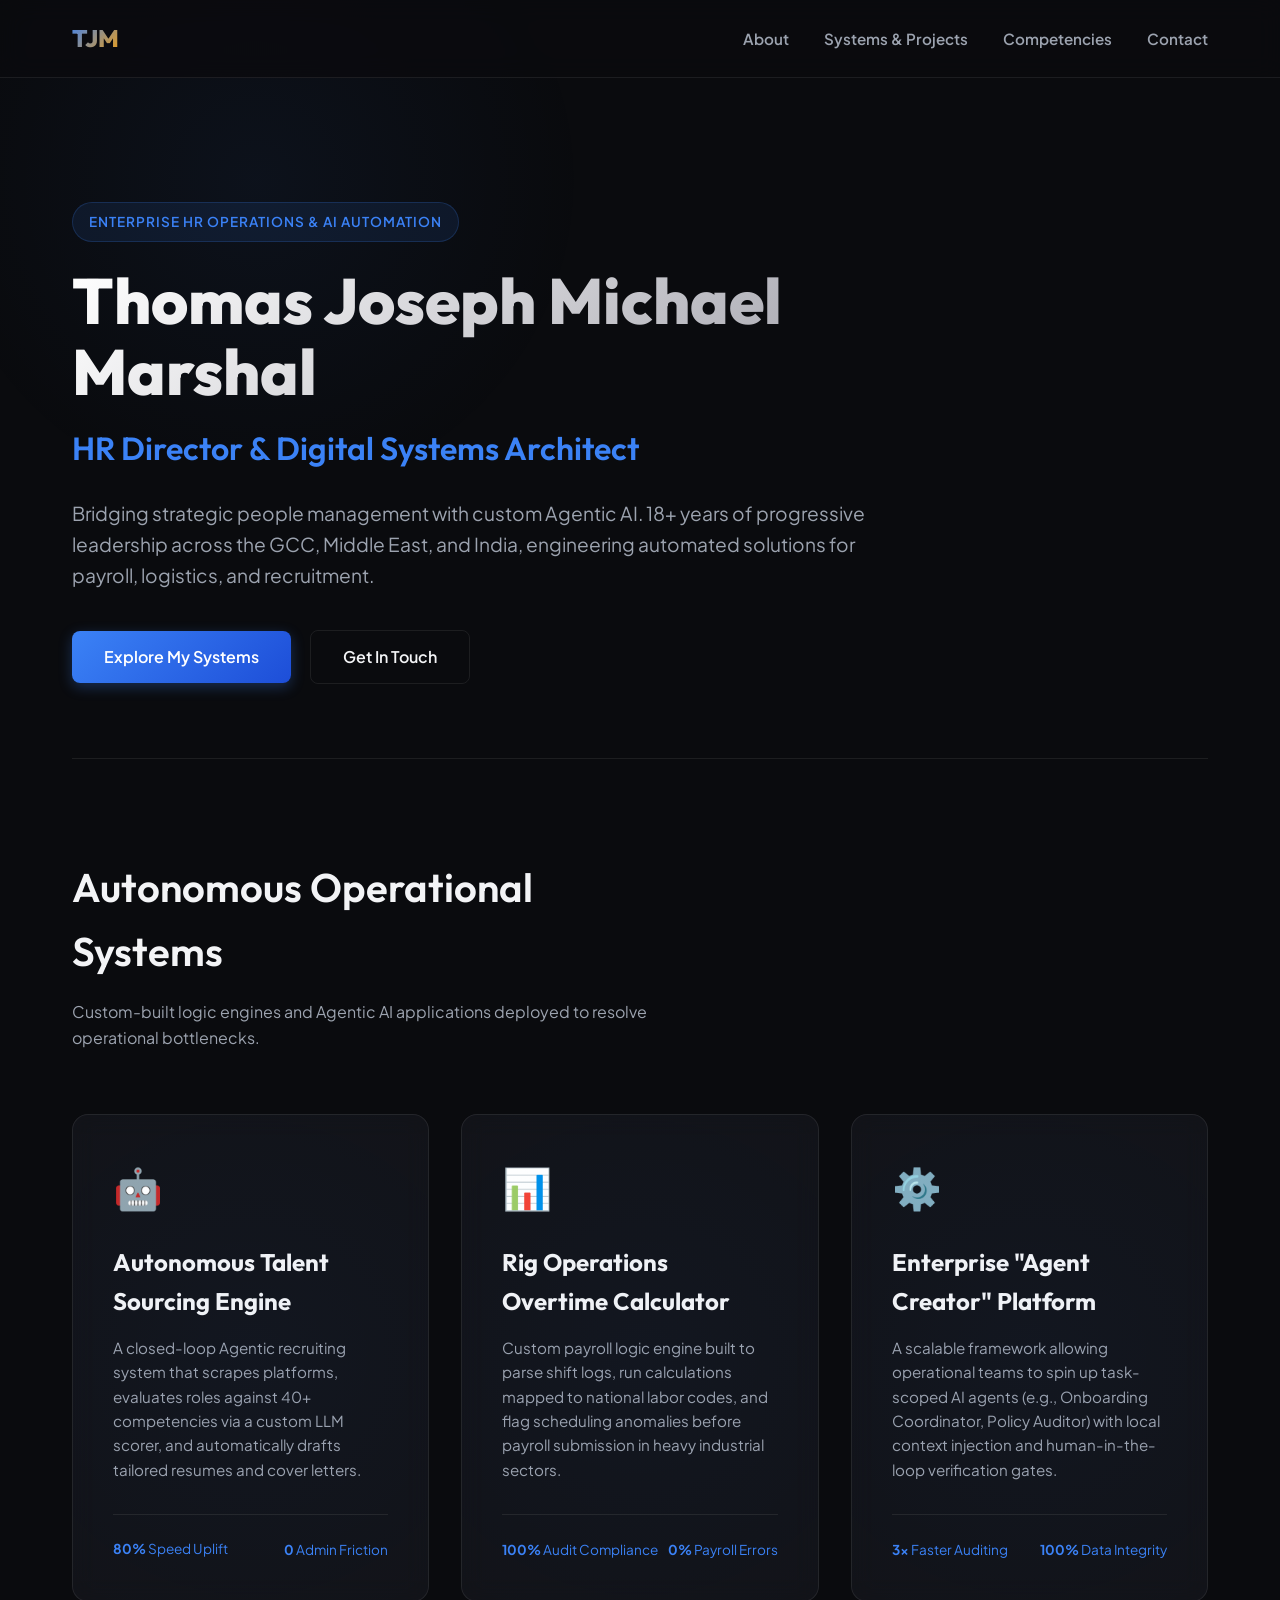
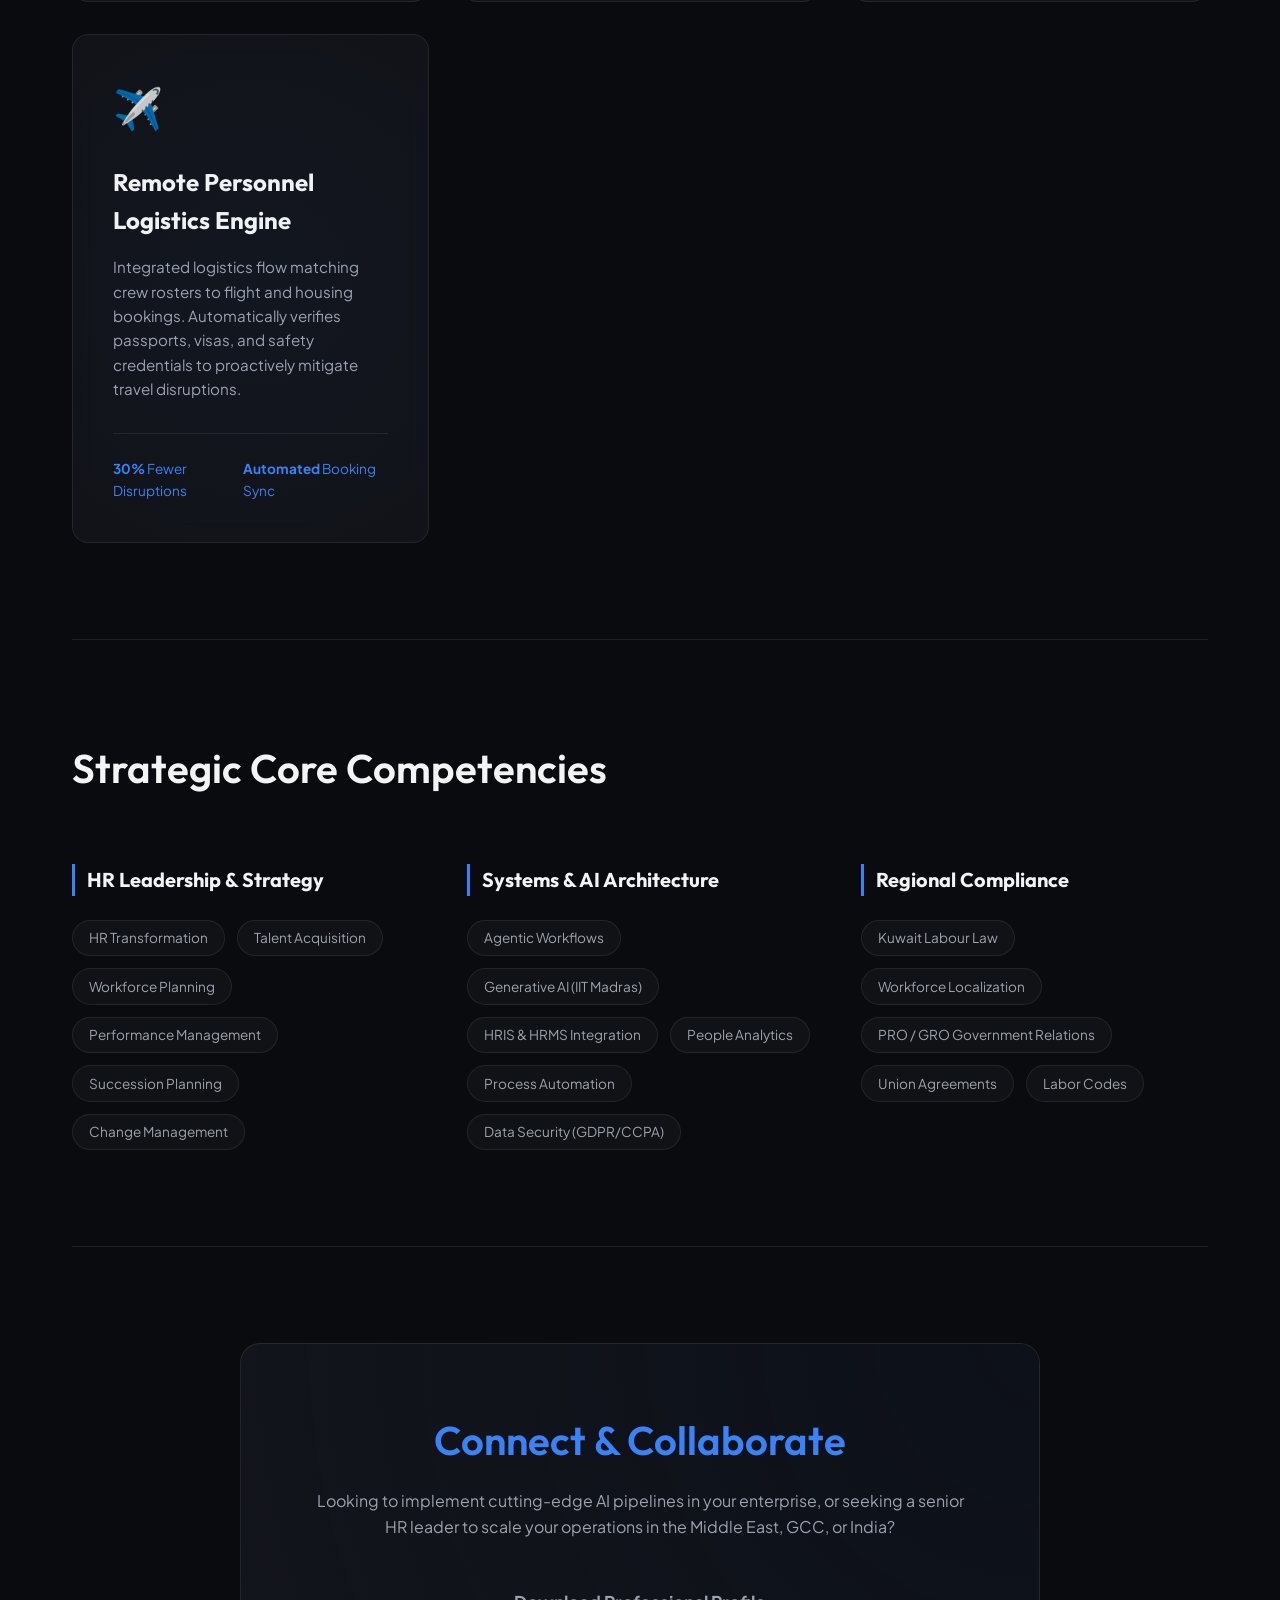
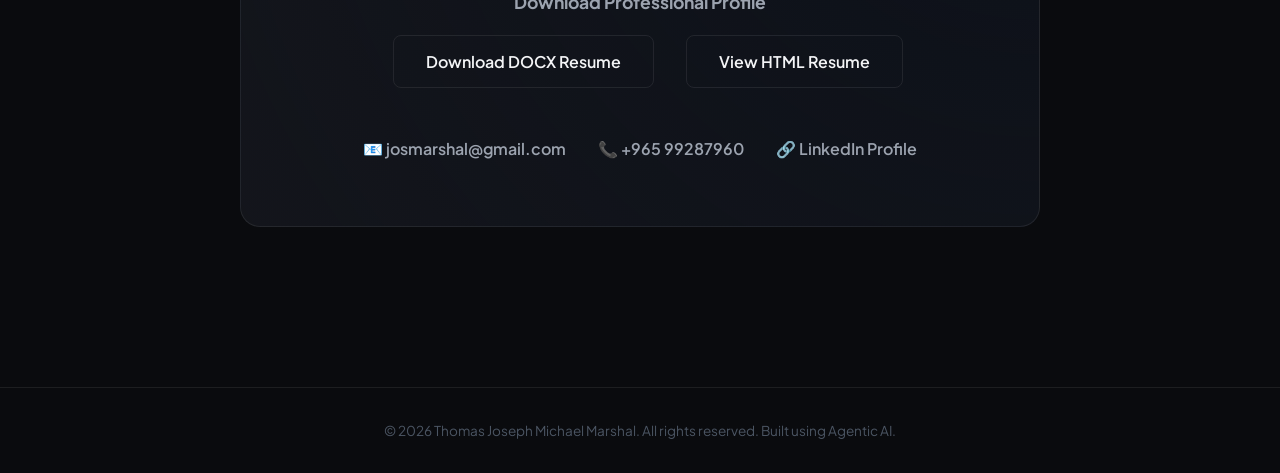
==== commit 9fed13fb: "Portfolio v2 - Merged" ====
--- a/index.html
+++ b/index.html
@@ -3,454 +3,167 @@
 <head>
     <meta charset="UTF-8">
     <meta name="viewport" content="width=device-width, initial-scale=1.0">
-    <title>Thomas Joseph Michael Marshal | HR Leader & AI Builder | Kuwait</title>
-    <meta name="description" content="Senior HR Leader & AI Innovation Specialist with 10+ years in Kuwait. Builder of 8 live AI products, RAG systems, and enterprise automation tools. IIT Madras GenAI Programme.">
-    <meta property="og:title" content="Thomas Marshal | HR Director & AI Innovation Specialist | Kuwait">
-    <meta property="og:description" content="Builder of AI agents, data dashboards, RAG legal engines, and enterprise automation tools. Kuwait-based. IIT Madras GenAI Programme.">
+    <title>Thomas Joseph Michael Marshal | HR Director & Digital Transformation Leader</title>
+    <meta name="description" content="Senior HR Director & Systems Leader with 18+ years of experience across GCC and India. Architect of Agentic AI, HRIS platforms, and payroll automation systems.">
     <link rel="preconnect" href="https://fonts.googleapis.com">
     <link rel="preconnect" href="https://fonts.gstatic.com" crossorigin>
-    <link href="https://fonts.googleapis.com/css2?family=Inter:wght@300;400;500;600;700;900&family=Space+Grotesk:wght@400;500;600;700;800&display=swap" rel="stylesheet">
+    <link href="https://fonts.googleapis.com/css2?family=Outfit:wght@300;400;600;800&family=Plus+Jakarta+Sans:wght@300;400;600;700&display=swap" rel="stylesheet">
     <link rel="stylesheet" href="style.css">
 </head>
 <body>
+    <div class="glow-bg"></div>
 
-    <div class="bg-mesh"></div>
-    <div class="bg-orb orb-1"></div>
-    <div class="bg-orb orb-2"></div>
-    <div class="bg-orb orb-3"></div>
-
-    <!-- ===== NAVIGATION ===== -->
-    <header id="header">
+    <header>
         <div class="nav-container">
-            <div class="logo"><span class="logo-t">T</span><span class="logo-jmm">JM</span></div>
+            <div class="logo">TJM</div>
             <nav>
-                <a href="#about" class="nav-link">About</a>
-                <a href="#projects" class="nav-link">Projects</a>
-                <a href="#skills" class="nav-link">Skills</a>
-                <a href="#credentials" class="nav-link">Credentials</a>
-                <a href="#contact" class="nav-link">Contact</a>
+                <a href="#about">About</a>
+                <a href="#projects">Systems & Projects</a>
+                <a href="#skills">Competencies</a>
+                <a href="#contact">Contact</a>
             </nav>
-            <a href="mailto:josmarshal@gmail.com" class="nav-cta">Hire Me</a>
         </div>
     </header>
 
     <main>
+        <!-- Hero Section -->
+        <section id="about" class="hero">
+            <div class="hero-content">
+                <span class="badge">Enterprise HR Operations & AI Automation</span>
+                <h1>Thomas Joseph Michael Marshal</h1>
+                <h2>HR Director & Digital Systems Architect</h2>
+                <p class="lead">
+                    Bridging strategic people management with custom Agentic AI. 18+ years of progressive leadership across the GCC, Middle East, and India, engineering automated solutions for payroll, logistics, and recruitment.
+                </p>
+                <div class="hero-cta">
+                    <a href="#projects" class="btn btn-primary">Explore My Systems</a>
+                    <a href="#contact" class="btn btn-secondary">Get In Touch</a>
+                </div>
+            </div>
+        </section>
 
-        <!-- ===== HERO ===== -->
-        <section id="about" class="hero">
-            <div class="hero-left">
-                <div class="status-badge">
-                    <span class="pulse-dot"></span>
-                    Available · Kuwait City · Article 18 Visa · Immediate Joiner
+        <!-- Projects Grid Section -->
+        <section id="projects" class="projects-section">
+            <div class="section-header">
+                <h2>Autonomous Operational Systems</h2>
+                <p>Custom-built logic engines and Agentic AI applications deployed to resolve operational bottlenecks.</p>
+            </div>
+            
+            <div class="projects-grid">
+                <!-- Project 1 -->
+                <div class="project-card">
+                    <div class="card-glow"></div>
+                    <div class="project-icon">🤖</div>
+                    <h3>Autonomous Talent Sourcing Engine</h3>
+                    <p class="project-desc">A closed-loop Agentic recruiting system that scrapes platforms, evaluates roles against 40+ competencies via a custom LLM scorer, and automatically drafts tailored resumes and cover letters.</p>
+                    <div class="project-stats">
+                        <span><strong>80%</strong> Speed Uplift</span>
+                        <span><strong>0</strong> Admin Friction</span>
+                    </div>
                 </div>
 
-                <h1>Thomas<br><span class="name-gradient">Marshal</span></h1>
-                <p class="hero-title">Senior HR Leader &amp; AI Innovation Specialist</p>
-                <p class="hero-sub">
-                    10+ years driving people operations, process automation, and GenAI solutions across Kuwait &amp; the GCC. 
-                    Currently completing the <strong>Executive Programme in Generative AI at IIT Madras</strong> (IBM &amp; Emeritus). 
-                    Builder of <strong>8 live AI products</strong> deployed in production.
-                </p>
-
-                <div class="hero-stats">
-                    <div class="stat"><span class="stat-num">10+</span><span class="stat-label">Years Kuwait</span></div>
-                    <div class="stat-divider"></div>
-                    <div class="stat"><span class="stat-num">8</span><span class="stat-label">Live AI Products</span></div>
-                    <div class="stat-divider"></div>
-                    <div class="stat"><span class="stat-num">35%</span><span class="stat-label">Cost Savings</span></div>
-                    <div class="stat-divider"></div>
-                    <div class="stat"><span class="stat-num">100%</span><span class="stat-label">Compliance</span></div>
+                <!-- Project 2 -->
+                <div class="project-card">
+                    <div class="card-glow"></div>
+                    <div class="project-icon">📊</div>
+                    <h3>Rig Operations Overtime Calculator</h3>
+                    <p class="project-desc">Custom payroll logic engine built to parse shift logs, run calculations mapped to national labor codes, and flag scheduling anomalies before payroll submission in heavy industrial sectors.</p>
+                    <div class="project-stats">
+                        <span><strong>100%</strong> Audit Compliance</span>
+                        <span><strong>0%</strong> Payroll Errors</span>
+                    </div>
                 </div>
 
-                <div class="hero-cta">
-                    <a href="#projects" class="btn btn-primary">View My AI Projects</a>
-                    <a href="#contact" class="btn btn-outline">Get In Touch</a>
+                <!-- Project 3 -->
+                <div class="project-card">
+                    <div class="card-glow"></div>
+                    <div class="project-icon">⚙️</div>
+                    <h3>Enterprise "Agent Creator" Platform</h3>
+                    <p class="project-desc">A scalable framework allowing operational teams to spin up task-scoped AI agents (e.g., Onboarding Coordinator, Policy Auditor) with local context injection and human-in-the-loop verification gates.</p>
+                    <div class="project-stats">
+                        <span><strong>3x</strong> Faster Auditing</span>
+                        <span><strong>100%</strong> Data Integrity</span>
+                    </div>
                 </div>
 
-                <div class="social-row">
-                    <a href="https://www.linkedin.com/in/tjmm/" target="_blank" rel="noopener" class="social-link">
-                        <svg width="18" height="18" viewBox="0 0 24 24" fill="currentColor"><path d="M20.447 20.452h-3.554v-5.569c0-1.328-.027-3.037-1.852-3.037-1.853 0-2.136 1.445-2.136 2.939v5.667H9.351V9h3.414v1.561h.046c.477-.9 1.637-1.85 3.37-1.85 3.601 0 4.267 2.37 4.267 5.455v6.286zM5.337 7.433c-1.144 0-2.063-.926-2.063-2.065 0-1.138.92-2.063 2.063-2.063 1.14 0 2.064.925 2.064 2.063 0 1.139-.925 2.065-2.064 2.065zm1.782 13.019H3.555V9h3.564v11.452zM22.225 0H1.771C.792 0 0 .774 0 1.729v20.542C0 23.227.792 24 1.771 24h20.451C23.2 24 24 23.227 24 22.271V1.729C24 .774 23.2 0 22.222 0h.003z"/></svg>
-                        LinkedIn
-                    </a>
-                    <a href="https://www.youtube.com/watch?v=p3p-7w3EgQY" target="_blank" rel="noopener" class="social-link">
-                        <svg width="18" height="18" viewBox="0 0 24 24" fill="currentColor"><path d="M23.498 6.186a3.016 3.016 0 0 0-2.122-2.136C19.505 3.545 12 3.545 12 3.545s-7.505 0-9.377.505A3.017 3.017 0 0 0 .502 6.186C0 8.07 0 12 0 12s0 3.93.502 5.814a3.016 3.016 0 0 0 2.122 2.136c1.871.505 9.376.505 9.376.505s7.505 0 9.377-.505a3.015 3.015 0 0 0 2.122-2.136C24 15.93 24 12 24 12s0-3.93-.502-5.814zM9.545 15.568V8.432L15.818 12l-6.273 3.568z"/></svg>
-                        AI Intro Video
-                    </a>
-                    <a href="mailto:josmarshal@gmail.com" class="social-link">
-                        <svg width="18" height="18" viewBox="0 0 24 24" fill="currentColor"><path d="M20 4H4c-1.1 0-2 .9-2 2v12c0 1.1.9 2 2 2h16c1.1 0 2-.9 2-2V6c0-1.1-.9-2-2-2zm0 4l-8 5-8-5V6l8 5 8-5v2z"/></svg>
-                        Email Me
-                    </a>
-                </div>
-            </div>
-
-            <div class="hero-right">
-                <div class="hero-card">
-                    <div class="card-label">CURRENTLY ENROLLED</div>
-                    <p class="card-detail">🎓 IIT Madras · Executive Programme in Generative AI &amp; Agentic AI Tools for Business (IBM &amp; Emeritus) — March–August 2026</p>
-                    <div class="card-divider"></div>
-                    <div class="card-label">BASED IN</div>
-                    <p class="card-detail">📍 Kuwait City, Kuwait</p>
-                    <div class="card-divider"></div>
-                    <div class="card-label">OPEN TO</div>
-                    <p class="card-detail">🚀 HR Leadership · AI Innovation · Chief of Staff · Operations Strategy · GCC &amp; International</p>
-                    <div class="card-divider"></div>
-                    <div class="card-label">CERTIFICATIONS</div>
-                    <div class="certs-row">
-                        <span class="cert-badge">CHRM</span>
-                        <span class="cert-badge">CHRMP</span>
-                        <span class="cert-badge">IBM GenAI</span>
-                        <span class="cert-badge">XLRI Strategy</span>
+                <!-- Project 4 -->
+                <div class="project-card">
+                    <div class="card-glow"></div>
+                    <div class="project-icon">✈️</div>
+                    <h3>Remote Personnel Logistics Engine</h3>
+                    <p class="project-desc">Integrated logistics flow matching crew rosters to flight and housing bookings. Automatically verifies passports, visas, and safety credentials to proactively mitigate travel disruptions.</p>
+                    <div class="project-stats">
+                        <span><strong>30%</strong> Fewer Disruptions</span>
+                        <span><strong>Automated</strong> Booking Sync</span>
                     </div>
                 </div>
             </div>
         </section>
 
-        <!-- ===== AI PROJECTS ===== -->
-        <section id="projects" class="projects-section">
-            <div class="section-intro">
-                <span class="section-badge">BUILT &amp; DEPLOYED IN PRODUCTION</span>
-                <h2 class="section-heading">AI Projects &amp; <span class="text-gradient">Live Innovations</span></h2>
-                <p class="section-sub">Eight production-ready AI tools, data platforms, and enterprise systems I personally designed and deployed to solve real operational challenges — most built from scratch using GenAI tools.</p>
-            </div>
-
-            <!-- Category: Live Public Products -->
-            <div class="cat-label">🌐 Live Public Products</div>
-            <div class="projects-grid">
-
-                <a href="https://josmarshal.github.io/kuwait-job-market-visualizer/" target="_blank" rel="noopener" class="project-card" id="proj-1">
-                    <div class="proj-header">
-                        <div class="proj-icon">📊</div>
-                        <div class="proj-live-badge">LIVE</div>
-                    </div>
-                    <h3 class="proj-title">Kuwait Job Market Visualizer</h3>
-                    <p class="proj-desc">Interactive data analytics dashboard mapping Kuwait vacancy trends, salary ranges, sector hiring patterns and Kuwaitization compliance rates. First-of-its-kind open labour market intelligence tool for Kuwait.</p>
-                    <div class="proj-tags">
-                        <span>Data Analytics</span><span>Python</span><span>Power BI</span><span>Streamlit</span>
-                    </div>
-                    <div class="proj-footer"><span class="proj-link">View Live Dashboard →</span></div>
-                </a>
-
-                <a href="https://kuwaitization-otplatform.netlify.app/" target="_blank" rel="noopener" class="project-card" id="proj-2">
-                    <div class="proj-header">
-                        <div class="proj-icon">🏭</div>
-                        <div class="proj-live-badge">LIVE</div>
-                    </div>
-                    <h3 class="proj-title">Kuwaitization OT Platform</h3>
-                    <p class="proj-desc">Custom operational scheduling and nationalization compliance tracking tool. Automates overtime allocation workflows, tracks Kuwaitization ratios in real-time, and flags violations before payroll cut-off.</p>
-                    <div class="proj-tags">
-                        <span>Workflow Automation</span><span>Compliance</span><span>Nationalization</span><span>React</span>
-                    </div>
-                    <div class="proj-footer"><span class="proj-link">View Live App →</span></div>
-                </a>
-
-                <a href="https://rigrosterpro.netlify.app/" target="_blank" rel="noopener" class="project-card" id="proj-3">
-                    <div class="proj-header">
-                        <div class="proj-icon">🛢️</div>
-                        <div class="proj-live-badge">LIVE</div>
-                    </div>
-                    <h3 class="proj-title">Rig Roster Pro</h3>
-                    <p class="proj-desc">Enterprise-grade crew scheduling and shift allocation simulator for heavy industry. Tracks Personnel on Board (POB), eliminates rotation conflicts, enforces HSE crew-change protocols, and syncs travel logistics. Used at Ensign Energy Kuwait.</p>
-                    <div class="proj-tags">
-                        <span>Crew Scheduling</span><span>Oil &amp; Gas</span><span>Resource Planning</span><span>Offline PWA</span>
-                    </div>
-                    <div class="proj-footer"><span class="proj-link">View Live App →</span></div>
-                </a>
-
-                <a href="https://agent.dk-equipments.com/" target="_blank" rel="noopener" class="project-card" id="proj-4">
-                    <div class="proj-header">
-                        <div class="proj-icon">🤖</div>
-                        <div class="proj-live-badge">LIVE</div>
-                    </div>
-                    <h3 class="proj-title">Agent DK Equipments</h3>
-                    <p class="proj-desc">Production AI agent deployed on a live domain. Handles customer service, product inquiries, tender tracking from ktendering.com.kw, Gmail automation, Zoho Books integration, and global vendor price comparison. Full RAG + multi-agent architecture.</p>
-                    <div class="proj-tags">
-                        <span>Conversational AI</span><span>RAG</span><span>Multi-Agent</span><span>Next.js</span>
-                    </div>
-                    <div class="proj-footer"><span class="proj-link">Talk to the Agent →</span></div>
-                </a>
-
-            </div>
-
-            <!-- Category: Enterprise Internal Systems -->
-            <div class="cat-label" style="margin-top:3rem;">🏢 Enterprise Internal Systems</div>
-            <div class="projects-grid">
-
-                <div class="project-card no-link" id="proj-5">
-                    <div class="proj-header">
-                        <div class="proj-icon">⚖️</div>
-                        <div class="proj-live-badge built">BUILT</div>
-                    </div>
-                    <h3 class="proj-title">Kuwait Labour Law AI (RAG System)</h3>
-                    <p class="proj-desc">Production-ready multilingual legal RAG system grounded on Kuwait Law No. 6 of 2010 and Domestic Workers Law. Features Hybrid Search (Dense + BM25), NLI citation verification, deterministic End-of-Service calculator engine, and hallucination-zero policy. Supports English, Arabic, Hindi and more.</p>
-                    <div class="proj-tags">
-                        <span>RAG Architecture</span><span>Qdrant Vector DB</span><span>NLI Verification</span><span>Legal AI</span><span>Multilingual</span>
-                    </div>
-                    <div class="proj-footer"><span class="proj-link" style="color:var(--purple);">Private Deployment</span></div>
-                </div>
-
-                <div class="project-card no-link" id="proj-6">
-                    <div class="proj-header">
-                        <div class="proj-icon">🧠</div>
-                        <div class="proj-live-badge built">BUILT</div>
-                    </div>
-                    <h3 class="proj-title">Tender Intelligence Q8 (AI Agent Platform)</h3>
-                    <p class="proj-desc">Strategic AI command centre for procurement automation. Monitors Gmail for sales leads and auto-drafts replies, scrapes Kuwait government tender portals, performs multi-vendor global price comparisons (Local, UAE, China, Europe), and integrates with Zoho Books for quote generation.</p>
-                    <div class="proj-tags">
-                        <span>Gmail Automation</span><span>Tender Scraping</span><span>Zoho Books API</span><span>Procurement AI</span><span>Next.js</span>
-                    </div>
-                    <div class="proj-footer"><span class="proj-link" style="color:var(--purple);">Private Deployment</span></div>
-                </div>
-
-                <div class="project-card no-link" id="proj-7">
-                    <div class="proj-header">
-                        <div class="proj-icon">✈️</div>
-                        <div class="proj-live-badge built">BUILT</div>
-                    </div>
-                    <h3 class="proj-title">Travel Flow — Crew Logistics Engine</h3>
-                    <p class="proj-desc">Integrated crew travel management system built for Ensign Energy Kuwait. Matches crew rosters to flight schedules, hotel bookings, and site transfers. Verifies passports, visas, and safety credentials automatically. Reduced travel disruptions by 30% and eliminated manual booking coordination.</p>
-                    <div class="proj-tags">
-                        <span>Logistics Automation</span><span>Roster Sync</span><span>Oil &amp; Gas HR</span><span>Offline PWA</span>
-                    </div>
-                    <div class="proj-footer"><span class="proj-link" style="color:var(--purple);">Internal System</span></div>
-                </div>
-
-                <div class="project-card no-link" id="proj-8">
-                    <div class="proj-header">
-                        <div class="proj-icon">🔧</div>
-                        <div class="proj-live-badge built">BUILT</div>
-                    </div>
-                    <h3 class="proj-title">DK BRAND Equipments — Engineering Knowledge System</h3>
-                    <p class="proj-desc">Complete engineering documentation suite for industrial range manufacturing. Includes interactive assembly simulator, electrical wiring schematics, bill of materials generator, manufacturing assembly guide, and production handover roadmap — all generated with AI assistance and exported as interactive HTML + PDF.</p>
-                    <div class="proj-tags">
-                        <span>Technical Documentation</span><span>Assembly Simulator</span><span>CAD Schematics</span><span>AI-Generated</span>
-                    </div>
-                    <div class="proj-footer"><span class="proj-link" style="color:var(--purple);">Client Deployment</span></div>
-                </div>
-
-            </div>
-
-            <!-- Category: Academic / Research Projects -->
-            <div class="cat-label" style="margin-top:3rem;">🎓 IIT Madras GenAI Programme Projects</div>
-            <div class="projects-grid two-col">
-
-                <div class="project-card no-link" id="proj-9">
-                    <div class="proj-header">
-                        <div class="proj-icon">📈</div>
-                        <div class="proj-live-badge iit">IIT MADRAS</div>
-                    </div>
-                    <h3 class="proj-title">Competitive Intelligence Dashboard (Week 9 Project)</h3>
-                    <p class="proj-desc">AI-powered competitive intelligence web application. Aggregates market signals, analyses competitor movements, and generates executive-ready briefings. Built as a graded project under the IIT Madras GenAI Programme using Python, Streamlit, and LLM-powered summarisation.</p>
-                    <div class="proj-tags">
-                        <span>Competitive Intelligence</span><span>LLM Summarisation</span><span>Streamlit</span><span>Python</span>
-                    </div>
-                    <div class="proj-footer"><span class="proj-link" style="color:var(--gold);">Graded Project · IIT Madras</span></div>
-                </div>
-
-                <div class="project-card no-link" id="proj-10">
-                    <div class="proj-header">
-                        <div class="proj-icon">📋</div>
-                        <div class="proj-live-badge iit">IIT MADRAS</div>
-                    </div>
-                    <h3 class="proj-title">Ensign RigRoster PRO — IIT Madras Week 5 Submission</h3>
-                    <p class="proj-desc">Graded GenAI mini-project submitted to IIT Madras demonstrating how Agentic AI was used to build Rig Roster Pro from concept to deployment. Documented the full AI-assisted engineering workflow, architecture decisions, and business case for executive audiences.</p>
-                    <div class="proj-tags">
-                        <span>Agentic AI Workflow</span><span>Case Study</span><span>Business Application</span><span>Documentation</span>
-                    </div>
-                    <div class="proj-footer"><span class="proj-link" style="color:var(--gold);">Graded Project · IIT Madras</span></div>
-                </div>
-
-            </div>
-        </section>
-
-        <!-- ===== SKILLS ===== -->
+        <!-- Skills Section -->
         <section id="skills" class="skills-section">
-            <div class="section-intro">
-                <span class="section-badge">EXPERTISE</span>
-                <h2 class="section-heading">Core <span class="text-gradient">Competencies</span></h2>
+            <div class="section-header">
+                <h2>Strategic Core Competencies</h2>
             </div>
             <div class="skills-grid">
-                <div class="skill-card">
-                    <div class="skill-icon">👥</div>
-                    <h3>HR Leadership &amp; Strategy</h3>
+                <div class="skill-category">
+                    <h3>HR Leadership & Strategy</h3>
                     <div class="tags">
-                        <span>HR Transformation</span><span>Talent Acquisition</span><span>Workforce Planning</span>
-                        <span>Performance Management</span><span>Succession Planning</span><span>Employee Engagement</span>
-                        <span>Compensation &amp; Benefits</span><span>Change Management</span><span>C&amp;B Strategy</span>
+                        <span>HR Transformation</span>
+                        <span>Talent Acquisition</span>
+                        <span>Workforce Planning</span>
+                        <span>Performance Management</span>
+                        <span>Succession Planning</span>
+                        <span>Change Management</span>
                     </div>
                 </div>
-                <div class="skill-card">
-                    <div class="skill-icon">🧠</div>
-                    <h3>Generative AI &amp; Automation</h3>
+                <div class="skill-category">
+                    <h3>Systems & AI Architecture</h3>
                     <div class="tags">
-                        <span>GenAI Prototyping</span><span>Custom GPT Building</span><span>Prompt Engineering</span>
-                        <span>Agentic Workflows</span><span>RAG Architecture</span><span>Vector Databases</span>
-                        <span>ChatGPT / Claude / Gemini</span><span>MS Copilot</span><span>Make · Zapier · n8n</span>
+                        <span>Agentic Workflows</span>
+                        <span>Generative AI (IIT Madras)</span>
+                        <span>HRIS & HRMS Integration</span>
+                        <span>People Analytics</span>
+                        <span>Process Automation</span>
+                        <span>Data Security (GDPR/CCPA)</span>
                     </div>
                 </div>
-                <div class="skill-card">
-                    <div class="skill-icon">📈</div>
-                    <h3>Data &amp; Analytics</h3>
+                <div class="skill-category">
+                    <h3>Regional Compliance</h3>
                     <div class="tags">
-                        <span>Power BI</span><span>Advanced Excel (VBA/Macros)</span><span>Python / Streamlit</span>
-                        <span>People Analytics</span><span>FP&amp;A &amp; Budget Forecasting</span><span>Dashboard Design</span>
-                        <span>SQL</span><span>Data Visualisation</span>
-                    </div>
-                </div>
-                <div class="skill-card">
-                    <div class="skill-icon">🏛️</div>
-                    <h3>GCC Compliance &amp; Operations</h3>
-                    <div class="tags">
-                        <span>Kuwait Labour Law (No.6/2010)</span><span>Kuwaitization</span><span>PRO / GRO Relations</span>
-                        <span>Trade Finance (LC / CG / LG)</span><span>Visa &amp; Work Permit Management</span>
-                        <span>SAP SuccessFactors</span><span>Oracle HCM</span><span>HRIS Administration</span>
+                        <span>Kuwait Labour Law</span>
+                        <span>Workforce Localization</span>
+                        <span>PRO / GRO Government Relations</span>
+                        <span>Union Agreements</span>
+                        <span>Labor Codes</span>
                     </div>
                 </div>
             </div>
         </section>
 
-        <!-- ===== CREDENTIALS ===== -->
-        <section id="credentials" class="creds-section">
-            <div class="section-intro">
-                <span class="section-badge">EDUCATION &amp; CERTIFICATIONS</span>
-                <h2 class="section-heading">Credentials &amp; <span class="text-gradient">Qualifications</span></h2>
-            </div>
-            <div class="creds-grid">
-
-                <div class="cred-card featured">
-                    <div class="cred-logo">🎓</div>
-                    <div class="cred-body">
-                        <div class="cred-issuer">IIT Madras · IBM · Emeritus</div>
-                        <div class="cred-title">Executive Programme in Generative AI &amp; Agentic AI Tools for Business</div>
-                        <div class="cred-date">March 2026 – August 2026 · In Progress</div>
-                    </div>
-                    <span class="cred-badge active">IN PROGRESS</span>
-                </div>
-
-                <div class="cred-card">
-                    <div class="cred-logo">🏆</div>
-                    <div class="cred-body">
-                        <div class="cred-issuer">IBM Developer Skills Network &amp; Emeritus</div>
-                        <div class="cred-title">GenAI for Executives &amp; Business Leaders | Responsible &amp; Ethical Generative AI</div>
-                        <div class="cred-date">Issued: May 2026</div>
-                    </div>
-                    <span class="cred-badge">CERTIFIED</span>
-                </div>
-
-                <div class="cred-card">
-                    <div class="cred-logo">🎯</div>
-                    <div class="cred-body">
-                        <div class="cred-issuer">XLRI – Xavier School of Management, Jamshedpur</div>
-                        <div class="cred-title">Executive Development Programme in Advanced Strategic Leadership</div>
-                        <div class="cred-date">August 2024 – May 2025</div>
-                    </div>
-                    <span class="cred-badge">CERTIFIED</span>
-                </div>
-
-                <div class="cred-card">
-                    <div class="cred-logo">📜</div>
-                    <div class="cred-body">
-                        <div class="cred-issuer">American Certification Institute (ACI), USA</div>
-                        <div class="cred-title">Certified Human Resource Manager (CHRM) &amp; Certified Human Resource Management Professional (CHRMP)</div>
-                        <div class="cred-date">Issued: June 2022</div>
-                    </div>
-                    <span class="cred-badge">CERTIFIED</span>
-                </div>
-
-                <div class="cred-card">
-                    <div class="cred-logo">🎓</div>
-                    <div class="cred-body">
-                        <div class="cred-issuer">Monad University, India</div>
-                        <div class="cred-title">Master of Business Administration (MBA) – Human Resources Management</div>
-                        <div class="cred-date">2018 – 2020</div>
-                    </div>
-                    <span class="cred-badge">DEGREE</span>
-                </div>
-
-                <div class="cred-card">
-                    <div class="cred-logo">🎓</div>
-                    <div class="cred-body">
-                        <div class="cred-issuer">Dr. C.V. Raman University, India</div>
-                        <div class="cred-title">Bachelor of Commerce (B.Com) – Business / Managerial Economics</div>
-                        <div class="cred-date">2010 – 2013</div>
-                    </div>
-                    <span class="cred-badge">DEGREE</span>
-                </div>
-
-            </div>
-        </section>
-
-        <!-- ===== CONTACT ===== -->
+        <!-- Resume & Contact Section -->
         <section id="contact" class="contact-section">
-            <div class="contact-inner">
-                <div class="contact-text">
-                    <span class="section-badge">GET IN TOUCH</span>
-                    <h2 class="section-heading">Let's <span class="text-gradient">Connect</span></h2>
-                    <p class="contact-desc">
-                        Looking for a senior HR leader, AI Innovation Specialist, or Chief of Staff who can both strategise <em>and</em> build?  
-                        Kuwait City based, Article 18 transferable visa, available immediately.
-                    </p>
-                    <div class="contact-details">
-                        <a href="mailto:josmarshal@gmail.com" class="contact-item-row">
-                            <div class="contact-icon">📧</div>
-                            <div><div class="contact-label">Email</div><div class="contact-value">josmarshal@gmail.com</div></div>
-                        </a>
-                        <a href="tel:+96599287960" class="contact-item-row">
-                            <div class="contact-icon">📞</div>
-                            <div><div class="contact-label">Phone / WhatsApp</div><div class="contact-value">+965 99287960</div></div>
-                        </a>
-                        <a href="https://www.linkedin.com/in/tjmm/" target="_blank" rel="noopener" class="contact-item-row">
-                            <div class="contact-icon">🔗</div>
-                            <div><div class="contact-label">LinkedIn</div><div class="contact-value">linkedin.com/in/tjmm</div></div>
-                        </a>
-                        <a href="https://www.youtube.com/watch?v=p3p-7w3EgQY" target="_blank" rel="noopener" class="contact-item-row">
-                            <div class="contact-icon">🎥</div>
-                            <div><div class="contact-label">AI Introduction Video</div><div class="contact-value">Watch on YouTube</div></div>
-                        </a>
+            <div class="contact-card">
+                <h2>Connect & Collaborate</h2>
+                <p>Looking to implement cutting-edge AI pipelines in your enterprise, or seeking a senior HR leader to scale your operations in the Middle East, GCC, or India?</p>
+                <div class="resumes-div">
+                    <h3>Download Professional Profile</h3>
+                    <div class="resume-buttons">
+                        <a href="Thomas_Joseph_Michael_Marshal_Resume.docx" class="btn btn-secondary" download>Download DOCX Resume</a>
+                        <a href="Thomas_Joseph_Michael_Marshal_Resume.html" class="btn btn-secondary" target="_blank">View HTML Resume</a>
                     </div>
                 </div>
-
-                <div class="contact-card-right">
-                    <h3>Download My Resume</h3>
-                    <p>Available in multiple formats for different platforms and ATS systems.</p>
-                    <div class="download-btns">
-                        <a href="Thomas_Joseph_Michael_Marshal_Resume.docx" download class="btn btn-primary">⬇ Download DOCX Resume</a>
-                        <a href="Thomas_Joseph_Michael_Marshal_Resume.html" target="_blank" class="btn btn-outline">🌐 View HTML Resume</a>
-                    </div>
-
-                    <div class="availability-box">
-                        <div class="avail-dot"></div>
-                        <div>
-                            <strong>Currently Available</strong>
-                            <p>Kuwait City · Article 18 Transferable Visa · No Notice Period Required</p>
-                        </div>
-                    </div>
-
-                    <div class="lang-row">
-                        <div class="lang-item">
-                            <span class="lang-flag">🇬🇧</span>
-                            <div><div class="lang-name">English</div><div class="lang-level">Professional</div></div>
-                        </div>
-                        <div class="lang-item">
-                            <span class="lang-flag">🇮🇳</span>
-                            <div><div class="lang-name">Hindi</div><div class="lang-level">Native</div></div>
-                        </div>
-                        <div class="lang-item">
-                            <span class="lang-flag">🇰🇼</span>
-                            <div><div class="lang-name">Arabic</div><div class="lang-level">Conversational</div></div>
-                        </div>
-                    </div>
+                <div class="contact-links">
+                    <a href="mailto:josmarshal@gmail.com" class="contact-item">📧 josmarshal@gmail.com</a>
+                    <a href="tel:+96599287960" class="contact-item">📞 +965 99287960</a>
+                    <a href="https://www.linkedin.com/in/tjmmarshal-hr-leader/" target="_blank" class="contact-item">🔗 LinkedIn Profile</a>
                 </div>
             </div>
         </section>
-
     </main>
 
     <footer>
-        <div class="footer-inner">
-            <div class="footer-logo">TJM</div>
-            <p>© 2026 Thomas Joseph Michael Marshal · Senior HR Leader &amp; AI Innovation Specialist · Kuwait City</p>
-            <p class="footer-sub">IIT Madras GenAI Programme · 8 AI Products Built &amp; Deployed · <a href="https://www.linkedin.com/in/tjmm/" target="_blank" rel="noopener" style="color:var(--blue);text-decoration:none;">LinkedIn</a></p>
-        </div>
+        <p>&copy; 2026 Thomas Joseph Michael Marshal. All rights reserved. Built using Agentic AI.</p>
     </footer>
 
     <script src="app.js"></script>
--- a/style.css
+++ b/style.css
@@ -1,543 +1,394 @@
-/* =========================================
-   CSS Variables & Reset
-========================================= */
+/* Base Variables & Reset */
 :root {
-    --bg: #05070f;
-    --bg-card: rgba(13, 16, 28, 0.85);
-    --bg-glass: rgba(255, 255, 255, 0.03);
-    --border: rgba(255, 255, 255, 0.07);
-    --border-hover: rgba(99, 179, 237, 0.35);
-    --text-1: #f0f4ff;
-    --text-2: #8892a4;
-    --text-3: #4b5675;
-    --blue: #60a5fa;
-    --blue-dark: #3b82f6;
-    --teal: #2dd4bf;
-    --purple: #a78bfa;
-    --gold: #fbbf24;
-    --green: #34d399;
-    --red: #f87171;
-    --grad-1: linear-gradient(135deg, #60a5fa 0%, #a78bfa 100%);
-    --grad-2: linear-gradient(135deg, #2dd4bf 0%, #60a5fa 100%);
-    --glow-blue: rgba(96, 165, 250, 0.12);
-    --font-head: 'Space Grotesk', sans-serif;
-    --font-body: 'Inter', sans-serif;
-    --radius: 16px;
-    --radius-sm: 8px;
-    --transition: all 0.35s cubic-bezier(0.16, 1, 0.3, 1);
-}
-
-*, *::before, *::after { margin: 0; padding: 0; box-sizing: border-box; }
-html { scroll-behavior: smooth; font-size: 16px; }
+    --bg-dark: #0a0b0e;
+    --card-bg: rgba(22, 24, 31, 0.7);
+    --border-color: rgba(255, 255, 255, 0.08);
+    --text-primary: #f3f4f6;
+    --text-secondary: #9ca3af;
+    --accent-blue: #3b82f6;
+    --accent-glow: rgba(59, 130, 246, 0.15);
+    --accent-gold: #f59e0b;
+    --font-heading: 'Outfit', sans-serif;
+    --font-body: 'Plus Jakarta Sans', sans-serif;
+}
+
+* {
+    margin: 0;
+    padding: 0;
+    box-sizing: border-box;
+}
+
+html {
+    scroll-behavior: smooth;
+}
 
 body {
-    background: var(--bg);
-    color: var(--text-1);
+    background-color: var(--bg-dark);
+    color: var(--text-primary);
     font-family: var(--font-body);
-    line-height: 1.65;
+    line-height: 1.6;
     overflow-x: hidden;
-}
-
-/* =========================================
-   Animated Background
-========================================= */
-.bg-mesh {
-    position: fixed; inset: 0; z-index: 0; pointer-events: none;
-    background:
-        radial-gradient(ellipse 80% 50% at 20% -10%, rgba(96, 165, 250, 0.08) 0%, transparent 60%),
-        radial-gradient(ellipse 60% 40% at 80% 100%, rgba(167, 139, 250, 0.06) 0%, transparent 60%),
-        radial-gradient(ellipse 50% 50% at 50% 50%, rgba(45, 212, 191, 0.03) 0%, transparent 70%);
-}
-
-.bg-orb {
-    position: fixed; border-radius: 50%; pointer-events: none; z-index: 0;
-    filter: blur(80px); animation: orb-drift 20s ease-in-out infinite alternate;
-}
-.orb-1 { width: 600px; height: 600px; top: -200px; left: -200px; background: rgba(96, 165, 250, 0.04); animation-duration: 18s; }
-.orb-2 { width: 400px; height: 400px; bottom: -100px; right: -100px; background: rgba(167, 139, 250, 0.05); animation-duration: 22s; animation-delay: -5s; }
-.orb-3 { width: 300px; height: 300px; top: 50%; left: 60%; background: rgba(45, 212, 191, 0.04); animation-duration: 15s; animation-delay: -10s; }
-
-@keyframes orb-drift {
-    from { transform: translate(0, 0) scale(1); }
-    to { transform: translate(40px, 30px) scale(1.1); }
-}
-
-/* =========================================
-   HEADER / NAV
-========================================= */
-#header {
-    position: fixed; top: 0; left: 0; width: 100%; z-index: 100;
-    background: rgba(5, 7, 15, 0.75);
-    backdrop-filter: blur(20px) saturate(180%);
-    border-bottom: 1px solid var(--border);
-    transition: var(--transition);
+    position: relative;
+}
+
+/* Background Glow Effects */
+.glow-bg {
+    position: fixed;
+    top: -10%;
+    left: -10%;
+    width: 60%;
+    height: 60%;
+    background: radial-gradient(circle, rgba(59, 130, 246, 0.06) 0%, rgba(0, 0, 0, 0) 70%);
+    z-index: -1;
+    pointer-events: none;
+}
+
+/* Header & Navigation */
+header {
+    position: fixed;
+    top: 0;
+    left: 0;
+    width: 100%;
+    background: rgba(10, 11, 14, 0.8);
+    backdrop-filter: blur(12px);
+    border-bottom: 1px solid var(--border-color);
+    z-index: 100;
 }
 
 .nav-container {
-    max-width: 1200px; margin: 0 auto;
-    padding: 1rem 2rem;
-    display: flex; align-items: center; justify-content: space-between;
+    max-width: 1200px;
+    margin: 0 auto;
+    padding: 1.2rem 2rem;
+    display: flex;
+    justify-content: space-between;
+    align-items: center;
 }
 
 .logo {
-    font-family: var(--font-head); font-weight: 700; font-size: 1.4rem;
+    font-family: var(--font-heading);
+    font-weight: 800;
+    font-size: 1.5rem;
+    background: linear-gradient(135deg, var(--accent-blue) 0%, var(--accent-gold) 100%);
+    -webkit-background-clip: text;
+    -webkit-text-fill-color: transparent;
+}
+
+nav a {
+    color: var(--text-secondary);
     text-decoration: none;
-}
-.logo-t { background: var(--grad-1); -webkit-background-clip: text; -webkit-text-fill-color: transparent; }
-.logo-jmm { color: var(--text-2); }
-
-nav { display: flex; gap: 0.25rem; }
-.nav-link {
-    color: var(--text-2); text-decoration: none;
-    padding: 0.5rem 1rem; border-radius: 6px;
-    font-size: 0.9rem; font-weight: 500;
-    transition: var(--transition);
-}
-.nav-link:hover { color: var(--text-1); background: var(--bg-glass); }
-
-.nav-cta {
-    background: var(--grad-1); color: #fff; text-decoration: none;
-    padding: 0.5rem 1.25rem; border-radius: 8px;
-    font-size: 0.875rem; font-weight: 600;
-    transition: var(--transition);
-    box-shadow: 0 0 20px rgba(96, 165, 250, 0.25);
-}
-.nav-cta:hover { opacity: 0.9; transform: translateY(-1px); box-shadow: 0 4px 24px rgba(96, 165, 250, 0.35); }
-
-/* =========================================
-   MAIN LAYOUT
-========================================= */
+    margin-left: 2rem;
+    font-weight: 600;
+    font-size: 0.95rem;
+    transition: color 0.3s ease;
+}
+
+nav a:hover {
+    color: var(--text-primary);
+}
+
+/* Main Layout Limits */
 main {
-    max-width: 1200px; margin: 0 auto;
-    padding: 5rem 2rem 2rem;
-    position: relative; z-index: 1;
-}
-
-/* =========================================
-   HERO SECTION
-========================================= */
+    max-width: 1200px;
+    margin: 0 auto;
+    padding: 8rem 2rem 4rem 2rem;
+}
+
+/* Hero Section */
 .hero {
-    min-height: 100vh; display: grid;
-    grid-template-columns: 1fr 420px;
-    gap: 4rem; align-items: center;
-    padding: 6rem 0 4rem;
-}
-
-/* Status badge */
-.status-badge {
-    display: inline-flex; align-items: center; gap: 0.6rem;
-    background: rgba(52, 211, 153, 0.08);
-    border: 1px solid rgba(52, 211, 153, 0.2);
-    color: var(--green); border-radius: 50px;
-    padding: 0.45rem 1rem; font-size: 0.8rem; font-weight: 600;
-    margin-bottom: 2rem;
-    text-transform: uppercase; letter-spacing: 0.5px;
-}
-
-.pulse-dot {
-    width: 8px; height: 8px; border-radius: 50%;
-    background: var(--green);
-    animation: pulse 2s ease-in-out infinite;
-}
-
-@keyframes pulse {
-    0%, 100% { opacity: 1; transform: scale(1); }
-    50% { opacity: 0.5; transform: scale(0.85); }
+    min-height: 70vh;
+    display: flex;
+    align-items: center;
+    padding: 2rem 0;
+}
+
+.hero-content {
+    max-width: 800px;
+}
+
+.badge {
+    display: inline-block;
+    padding: 0.5rem 1rem;
+    background: rgba(59, 130, 246, 0.1);
+    border: 1px solid rgba(59, 130, 246, 0.2);
+    border-radius: 50px;
+    color: var(--accent-blue);
+    font-weight: 600;
+    font-size: 0.85rem;
+    margin-bottom: 1.5rem;
+    text-transform: uppercase;
+    letter-spacing: 1px;
 }
 
 h1 {
-    font-family: var(--font-head); font-weight: 900;
-    font-size: clamp(3rem, 6vw, 5.5rem); line-height: 1.0;
-    color: var(--text-1); margin-bottom: 1rem;
-}
-
-.name-gradient {
-    background: var(--grad-1); -webkit-background-clip: text; -webkit-text-fill-color: transparent;
-}
-
-.hero-title {
-    font-size: 1.2rem; font-weight: 600; color: var(--blue);
-    margin-bottom: 1.25rem;
-    font-family: var(--font-head);
-}
-
-.hero-sub {
-    font-size: 1.05rem; color: var(--text-2); line-height: 1.75;
-    max-width: 560px; margin-bottom: 2.5rem;
-}
-.hero-sub strong { color: var(--text-1); font-weight: 600; }
-
-/* Stats row */
-.hero-stats {
-    display: flex; align-items: center; gap: 2rem;
-    margin-bottom: 2.5rem; flex-wrap: wrap;
-}
-.stat { text-align: center; }
-.stat-num {
-    display: block; font-family: var(--font-head);
-    font-size: 2rem; font-weight: 700;
-    background: var(--grad-1); -webkit-background-clip: text; -webkit-text-fill-color: transparent;
-}
-.stat-label { font-size: 0.75rem; color: var(--text-2); font-weight: 500; text-transform: uppercase; letter-spacing: 0.5px; }
-.stat-divider { width: 1px; height: 40px; background: var(--border); }
-
-/* CTA row */
-.hero-cta { display: flex; gap: 1rem; margin-bottom: 2rem; flex-wrap: wrap; }
+    font-family: var(--font-heading);
+    font-weight: 800;
+    font-size: 4rem;
+    line-height: 1.1;
+    margin-bottom: 1rem;
+    background: linear-gradient(135deg, #ffffff 0%, #a1a1aa 100%);
+    -webkit-background-clip: text;
+    -webkit-text-fill-color: transparent;
+}
+
+h2 {
+    font-family: var(--font-heading);
+    font-weight: 600;
+    font-size: 2rem;
+    color: var(--accent-blue);
+    margin-bottom: 1.5rem;
+}
+
+.lead {
+    font-size: 1.2rem;
+    color: var(--text-secondary);
+    margin-bottom: 2.5rem;
+}
+
+/* Buttons */
+.btn {
+    display: inline-block;
+    padding: 0.8rem 2rem;
+    border-radius: 8px;
+    font-weight: 600;
+    text-decoration: none;
+    transition: all 0.3s ease;
+    cursor: pointer;
+}
 
 .btn-primary {
-    background: var(--grad-1); color: #fff; text-decoration: none;
-    padding: 0.8rem 1.8rem; border-radius: 10px;
-    font-weight: 600; font-size: 0.95rem;
-    transition: var(--transition);
-    box-shadow: 0 4px 20px rgba(96, 165, 250, 0.3);
-    display: inline-block;
-}
-.btn-primary:hover { transform: translateY(-2px); box-shadow: 0 8px 30px rgba(96, 165, 250, 0.45); }
-
-.btn-outline {
-    background: transparent; color: var(--text-1); text-decoration: none;
-    padding: 0.8rem 1.8rem; border-radius: 10px;
-    font-weight: 600; font-size: 0.95rem;
-    border: 1px solid var(--border);
-    transition: var(--transition);
-    display: inline-block;
-}
-.btn-outline:hover { background: var(--bg-glass); border-color: var(--border-hover); transform: translateY(-2px); }
-
-/* Social row */
-.social-row { display: flex; gap: 1rem; flex-wrap: wrap; }
-.social-link {
-    display: flex; align-items: center; gap: 0.5rem;
-    color: var(--text-2); text-decoration: none; font-size: 0.875rem; font-weight: 500;
-    padding: 0.5rem 1rem; border-radius: 8px;
-    border: 1px solid var(--border);
-    transition: var(--transition);
-}
-.social-link:hover { color: var(--blue); border-color: var(--border-hover); background: rgba(96, 165, 250, 0.05); }
-
-/* Hero right card */
-.hero-card {
-    background: var(--bg-card); border: 1px solid var(--border); border-radius: 20px;
-    padding: 2rem; backdrop-filter: blur(20px);
-    position: sticky; top: 100px;
-}
-
-.card-label {
-    font-size: 0.7rem; text-transform: uppercase; letter-spacing: 1.5px;
-    color: var(--text-3); font-weight: 700; margin-bottom: 0.5rem;
-}
-
-.card-detail { font-size: 0.9rem; color: var(--text-2); line-height: 1.6; margin-bottom: 1.25rem; }
-.card-divider { height: 1px; background: var(--border); margin: 1.25rem 0; }
-
-.certs-row { display: flex; flex-wrap: wrap; gap: 0.5rem; }
-.cert-badge {
-    background: rgba(167, 139, 250, 0.1); border: 1px solid rgba(167, 139, 250, 0.2);
-    color: var(--purple); padding: 0.3rem 0.75rem; border-radius: 50px;
-    font-size: 0.75rem; font-weight: 700;
-}
-
-/* =========================================
-   SECTION COMMONS
-========================================= */
-section { padding: 6rem 0; }
-section + section { border-top: 1px solid var(--border); }
-
-.section-intro { max-width: 640px; margin-bottom: 3.5rem; }
-
-.section-badge {
-    display: inline-block;
-    font-size: 0.7rem; font-weight: 700; letter-spacing: 2px; text-transform: uppercase;
-    color: var(--blue); margin-bottom: 1rem;
-    padding: 0.35rem 0.85rem;
-    border: 1px solid rgba(96, 165, 250, 0.2);
-    border-radius: 50px;
-    background: rgba(96, 165, 250, 0.05);
-}
-
-.section-heading {
-    font-family: var(--font-head); font-weight: 700;
-    font-size: clamp(2rem, 4vw, 2.75rem);
-    color: var(--text-1); line-height: 1.2; margin-bottom: 1rem;
-}
-
-.text-gradient {
-    background: var(--grad-1); -webkit-background-clip: text; -webkit-text-fill-color: transparent;
-}
-
-.section-sub { color: var(--text-2); font-size: 1rem; line-height: 1.75; }
-
-/* =========================================
-   PROJECTS SECTION
-========================================= */
-.cat-label {
-    font-size: 0.9rem; font-weight: 700;
-    color: var(--text-2); margin-bottom: 1.25rem;
-    display: flex; align-items: center; gap: 0.5rem;
-}
-
+    background: linear-gradient(135deg, var(--accent-blue) 0%, #1d4ed8 100%);
+    color: #ffffff;
+    box-shadow: 0 4px 14px rgba(59, 130, 246, 0.3);
+}
+
+.btn-primary:hover {
+    transform: translateY(-2px);
+    box-shadow: 0 6px 20px rgba(59, 130, 246, 0.4);
+}
+
+.btn-secondary {
+    background: transparent;
+    color: var(--text-primary);
+    border: 1px solid var(--border-color);
+    margin-left: 1rem;
+}
+
+.btn-secondary:hover {
+    background: rgba(255, 255, 255, 0.05);
+    border-color: rgba(255, 255, 255, 0.2);
+}
+
+/* Section Common Styles */
+.projects-section, .skills-section, .contact-section {
+    padding: 6rem 0;
+    border-top: 1px solid var(--border-color);
+}
+
+.section-header {
+    margin-bottom: 4rem;
+    max-width: 600px;
+}
+
+.section-header h2 {
+    font-size: 2.5rem;
+    color: var(--text-primary);
+    margin-bottom: 1rem;
+}
+
+.section-header p {
+    color: var(--text-secondary);
+}
+
+/* Projects Grid */
 .projects-grid {
     display: grid;
-    grid-template-columns: repeat(2, 1fr);
-    gap: 1.5rem;
-}
-
-.projects-grid.two-col {
-    grid-template-columns: repeat(2, 1fr);
+    grid-template-columns: repeat(auto-fit, minmax(340px, 1fr));
+    gap: 2rem;
 }
 
 .project-card {
-    background: var(--bg-card); border: 1px solid var(--border);
-    border-radius: var(--radius); padding: 2rem;
-    backdrop-filter: blur(16px);
-    text-decoration: none; color: inherit;
-    display: flex; flex-direction: column;
-    transition: var(--transition);
-    position: relative; overflow: hidden;
-}
-
-.project-card::before {
-    content: ''; position: absolute; inset: 0;
-    background: var(--grad-1); opacity: 0;
-    transition: opacity 0.4s ease;
-    border-radius: var(--radius);
-    z-index: 0;
-}
-
-.project-card:not(.no-link):hover {
+    background: var(--card-bg);
+    border: 1px solid var(--border-color);
+    backdrop-filter: blur(12px);
+    border-radius: 16px;
+    padding: 2.5rem;
+    position: relative;
+    overflow: hidden;
+    transition: all 0.4s cubic-bezier(0.16, 1, 0.3, 1);
+}
+
+.project-card:hover {
     transform: translateY(-6px);
-    border-color: var(--border-hover);
-    box-shadow: 0 20px 40px rgba(96, 165, 250, 0.12);
-}
-
-.project-card:not(.no-link):hover::before { opacity: 0.03; }
-
-.project-card.no-link { cursor: default; }
-.project-card.no-link:hover {
-    border-color: rgba(167,139,250,0.25);
-    box-shadow: 0 8px 24px rgba(167,139,250,0.08);
-    transform: none;
-}
-
-.project-card > * { position: relative; z-index: 1; }
-
-.proj-header { display: flex; justify-content: space-between; align-items: flex-start; margin-bottom: 1.25rem; }
-
-.proj-icon { font-size: 2.25rem; }
-
-.proj-live-badge {
-    background: rgba(52, 211, 153, 0.1); border: 1px solid rgba(52, 211, 153, 0.25);
-    color: var(--green); padding: 0.25rem 0.6rem; border-radius: 50px;
-    font-size: 0.65rem; font-weight: 800; letter-spacing: 1px; white-space: nowrap;
-}
-.proj-live-badge.built {
-    background: rgba(167,139,250,0.1); border-color: rgba(167,139,250,0.25); color: var(--purple);
-}
-.proj-live-badge.iit {
-    background: rgba(251,191,36,0.1); border-color: rgba(251,191,36,0.25); color: var(--gold);
-}
-
-.proj-title {
-    font-family: var(--font-head); font-size: 1.2rem; font-weight: 700;
-    color: var(--text-1); margin-bottom: 0.75rem; line-height: 1.3;
-}
-
-.proj-desc { color: var(--text-2); font-size: 0.9rem; line-height: 1.7; flex: 1; margin-bottom: 1.25rem; }
-
-.proj-tags { display: flex; flex-wrap: wrap; gap: 0.5rem; margin-bottom: 1.5rem; }
-.proj-tags span {
-    background: rgba(255, 255, 255, 0.04); border: 1px solid var(--border);
-    padding: 0.25rem 0.65rem; border-radius: 50px;
-    font-size: 0.75rem; color: var(--text-2); font-weight: 500;
-}
-
-.proj-footer { border-top: 1px solid var(--border); padding-top: 1rem; }
-.proj-link { color: var(--blue); font-size: 0.875rem; font-weight: 600; }
-.project-card:hover .proj-link { color: var(--teal); }
-
-/* Project color accents */
-#proj-1:hover { border-color: rgba(251, 191, 36, 0.4); box-shadow: 0 20px 40px rgba(251, 191, 36, 0.08); }
-#proj-2:hover { border-color: rgba(45, 212, 191, 0.4); box-shadow: 0 20px 40px rgba(45, 212, 191, 0.08); }
-#proj-3:hover { border-color: rgba(167, 139, 250, 0.4); box-shadow: 0 20px 40px rgba(167, 139, 250, 0.08); }
-#proj-4:hover { border-color: rgba(248, 113, 113, 0.4); box-shadow: 0 20px 40px rgba(248, 113, 113, 0.08); }
-
-/* =========================================
-   SKILLS SECTION
-========================================= */
+    border-color: rgba(59, 130, 246, 0.3);
+    box-shadow: 0 12px 30px var(--accent-glow);
+}
+
+.card-glow {
+    position: absolute;
+    top: -50%;
+    left: -50%;
+    width: 200%;
+    height: 200%;
+    background: radial-gradient(circle, rgba(59, 130, 246, 0.03) 0%, rgba(0, 0, 0, 0) 50%);
+    pointer-events: none;
+}
+
+.project-icon {
+    font-size: 2.5rem;
+    margin-bottom: 1.5rem;
+}
+
+.project-card h3 {
+    font-family: var(--font-heading);
+    font-size: 1.5rem;
+    margin-bottom: 1rem;
+}
+
+.project-desc {
+    color: var(--text-secondary);
+    margin-bottom: 2rem;
+    font-size: 0.95rem;
+    min-height: 80px;
+}
+
+.project-stats {
+    display: flex;
+    justify-content: space-between;
+    border-top: 1px solid var(--border-color);
+    padding-top: 1.5rem;
+    font-size: 0.85rem;
+    color: var(--accent-blue);
+}
+
+/* Skills Section */
 .skills-grid {
     display: grid;
-    grid-template-columns: repeat(2, 1fr);
-    gap: 1.5rem;
-}
-
-.skill-card {
-    background: var(--bg-card); border: 1px solid var(--border);
-    border-radius: var(--radius); padding: 2rem;
-    backdrop-filter: blur(12px);
-    transition: var(--transition);
-}
-
-.skill-card:hover { border-color: var(--border-hover); background: rgba(13, 16, 28, 0.95); }
-
-.skill-icon { font-size: 2rem; margin-bottom: 1rem; }
-
-.skill-card h3 {
-    font-family: var(--font-head); font-size: 1.1rem; font-weight: 600;
-    color: var(--text-1); margin-bottom: 1.25rem;
-    padding-bottom: 0.75rem; border-bottom: 1px solid var(--border);
-}
-
-.tags { display: flex; flex-wrap: wrap; gap: 0.5rem; }
+    grid-template-columns: repeat(auto-fit, minmax(280px, 1fr));
+    gap: 3rem;
+}
+
+.skill-category h3 {
+    font-family: var(--font-heading);
+    font-size: 1.25rem;
+    color: var(--text-primary);
+    margin-bottom: 1.5rem;
+    border-left: 3px solid var(--accent-blue);
+    padding-left: 0.75rem;
+}
+
+.tags {
+    display: flex;
+    flex-wrap: wrap;
+    gap: 0.75rem;
+}
+
 .tags span {
-    background: rgba(96, 165, 250, 0.05); border: 1px solid rgba(96, 165, 250, 0.12);
-    padding: 0.35rem 0.85rem; border-radius: 50px;
-    font-size: 0.8rem; color: var(--text-2); font-weight: 500;
-    transition: var(--transition); cursor: default;
-}
+    background: rgba(255, 255, 255, 0.03);
+    border: 1px solid var(--border-color);
+    padding: 0.4rem 1rem;
+    border-radius: 50px;
+    font-size: 0.85rem;
+    color: var(--text-secondary);
+    transition: all 0.3s ease;
+}
+
 .tags span:hover {
-    color: var(--blue); border-color: rgba(96, 165, 250, 0.35);
-    background: rgba(96, 165, 250, 0.08);
-}
-
-/* =========================================
-   CREDENTIALS SECTION
-========================================= */
-.creds-grid {
-    display: flex; flex-direction: column; gap: 1rem;
-}
-
-.cred-card {
-    background: var(--bg-card); border: 1px solid var(--border);
-    border-radius: var(--radius); padding: 1.5rem 2rem;
-    display: flex; align-items: center; gap: 1.5rem;
-    backdrop-filter: blur(12px); transition: var(--transition);
-}
-
-.cred-card:hover { border-color: var(--border-hover); transform: translateX(4px); }
-
-.cred-card.featured {
-    border-color: rgba(96, 165, 250, 0.25);
-    background: rgba(96, 165, 250, 0.04);
-}
-
-.cred-logo { font-size: 2rem; flex-shrink: 0; }
-
-.cred-body { flex: 1; }
-.cred-issuer { font-size: 0.75rem; color: var(--blue); font-weight: 700; text-transform: uppercase; letter-spacing: 0.5px; margin-bottom: 0.25rem; }
-.cred-title { color: var(--text-1); font-weight: 600; font-size: 0.95rem; line-height: 1.4; margin-bottom: 0.25rem; }
-.cred-date { color: var(--text-2); font-size: 0.8rem; }
-
-.cred-badge {
-    flex-shrink: 0; padding: 0.3rem 0.75rem; border-radius: 50px;
-    font-size: 0.7rem; font-weight: 800; letter-spacing: 0.5px;
-    background: rgba(167, 139, 250, 0.1); border: 1px solid rgba(167, 139, 250, 0.2); color: var(--purple);
-}
-.cred-badge.active {
-    background: rgba(96, 165, 250, 0.1); border-color: rgba(96, 165, 250, 0.25); color: var(--blue);
-    animation: badge-pulse 2s ease-in-out infinite;
-}
-@keyframes badge-pulse { 0%, 100% { opacity: 1; } 50% { opacity: 0.65; } }
-
-/* =========================================
-   CONTACT SECTION
-========================================= */
-.contact-inner {
-    display: grid; grid-template-columns: 1fr 1fr; gap: 4rem; align-items: start;
-}
-
-.contact-desc { color: var(--text-2); line-height: 1.75; margin-bottom: 2.5rem; }
-
-.contact-details { display: flex; flex-direction: column; gap: 1rem; }
-
-.contact-item-row {
-    display: flex; align-items: center; gap: 1rem;
-    text-decoration: none; color: inherit;
-    padding: 1rem 1.25rem; border-radius: 12px;
-    border: 1px solid var(--border);
-    background: var(--bg-card);
-    transition: var(--transition);
-}
-.contact-item-row:hover { border-color: var(--border-hover); transform: translateX(4px); }
-
-.contact-icon { font-size: 1.5rem; }
-.contact-label { font-size: 0.75rem; color: var(--text-2); font-weight: 600; text-transform: uppercase; letter-spacing: 0.5px; }
-.contact-value { font-size: 0.95rem; color: var(--text-1); font-weight: 500; }
-
-/* Contact right card */
-.contact-card-right {
-    background: var(--bg-card); border: 1px solid var(--border);
-    border-radius: 20px; padding: 2rem; backdrop-filter: blur(12px);
-}
-
-.contact-card-right h3 {
-    font-family: var(--font-head); font-size: 1.25rem; font-weight: 700;
-    color: var(--text-1); margin-bottom: 0.5rem;
-}
-.contact-card-right > p { color: var(--text-2); font-size: 0.875rem; margin-bottom: 1.5rem; }
-
-.download-btns { display: flex; flex-direction: column; gap: 0.75rem; margin-bottom: 1.75rem; }
-.download-btns .btn-primary, .download-btns .btn-outline { text-align: center; }
-
-.availability-box {
-    display: flex; gap: 1rem; align-items: flex-start;
-    background: rgba(52, 211, 153, 0.05); border: 1px solid rgba(52, 211, 153, 0.15);
-    border-radius: 12px; padding: 1rem 1.25rem; margin-bottom: 1.5rem;
-}
-.avail-dot {
-    width: 10px; height: 10px; border-radius: 50%; background: var(--green);
-    flex-shrink: 0; margin-top: 4px;
-    animation: pulse 2s ease-in-out infinite;
-}
-.availability-box strong { display: block; color: var(--green); font-size: 0.9rem; margin-bottom: 0.25rem; }
-.availability-box p { color: var(--text-2); font-size: 0.8rem; }
-
-.lang-row { display: flex; gap: 1rem; }
-.lang-item { display: flex; align-items: center; gap: 0.5rem; flex: 1; }
-.lang-flag { font-size: 1.5rem; }
-.lang-name { font-size: 0.85rem; font-weight: 600; color: var(--text-1); }
-.lang-level { font-size: 0.75rem; color: var(--text-2); }
-
-/* =========================================
-   FOOTER
-========================================= */
+    color: var(--text-primary);
+    border-color: rgba(255, 255, 255, 0.2);
+    background: rgba(255, 255, 255, 0.06);
+}
+
+/* Contact Section */
+.contact-card {
+    background: radial-gradient(circle at top right, rgba(59, 130, 246, 0.05) 0%, rgba(22, 24, 31, 0.8) 100%);
+    border: 1px solid var(--border-color);
+    border-radius: 20px;
+    padding: 4rem;
+    text-align: center;
+    max-width: 800px;
+    margin: 0 auto;
+}
+
+.contact-card h2 {
+    font-family: var(--font-heading);
+    font-size: 2.5rem;
+    margin-bottom: 1rem;
+}
+
+.contact-card p {
+    color: var(--text-secondary);
+    margin-bottom: 3rem;
+}
+
+.resumes-div {
+    margin-bottom: 3rem;
+}
+
+.resumes-div h3 {
+    font-size: 1.1rem;
+    margin-bottom: 1.2rem;
+    color: var(--text-secondary);
+}
+
+.resume-buttons {
+    display: flex;
+    justify-content: center;
+    gap: 1rem;
+}
+
+.contact-links {
+    display: flex;
+    justify-content: center;
+    flex-wrap: wrap;
+    gap: 2rem;
+    margin-top: 2rem;
+}
+
+.contact-item {
+    color: var(--text-secondary);
+    text-decoration: none;
+    font-weight: 600;
+    transition: color 0.3s ease;
+}
+
+.contact-item:hover {
+    color: var(--accent-blue);
+}
+
+/* Footer */
 footer {
-    border-top: 1px solid var(--border); padding: 2.5rem 2rem;
-    position: relative; z-index: 1;
-}
-
-.footer-inner {
-    max-width: 1200px; margin: 0 auto;
     text-align: center;
-}
-
-.footer-logo {
-    font-family: var(--font-head); font-weight: 700; font-size: 1.25rem;
-    background: var(--grad-1); -webkit-background-clip: text; -webkit-text-fill-color: transparent;
-    margin-bottom: 0.75rem;
-}
-
-footer p { color: var(--text-3); font-size: 0.85rem; line-height: 1.6; }
-.footer-sub { color: var(--text-3); font-size: 0.75rem; margin-top: 0.25rem; }
-
-/* =========================================
-   RESPONSIVE
-========================================= */
-@media (max-width: 1024px) {
-    .hero { grid-template-columns: 1fr; padding: 5rem 0 3rem; }
-    .hero-right { display: none; }
-    .projects-grid,
-    .projects-grid.two-col { grid-template-columns: 1fr; }
-    .skills-grid { grid-template-columns: 1fr; }
-    .contact-inner { grid-template-columns: 1fr; gap: 2.5rem; }
-}
-
+    padding: 2rem;
+    color: #4b5563;
+    font-size: 0.85rem;
+    border-top: 1px solid var(--border-color);
+}
+
+/* Responsive adjustments */
 @media (max-width: 768px) {
-    h1 { font-size: 2.75rem; }
-    main { padding: 4rem 1.25rem 1.25rem; }
-    .nav-container { flex-wrap: wrap; gap: 0.75rem; }
-    nav { display: none; }
-    .hero-stats { gap: 1.25rem; }
-    .section-heading { font-size: 2rem; }
-    .cred-card { flex-direction: column; align-items: flex-start; gap: 0.75rem; }
-    .lang-row { flex-direction: column; }
-}
+    h1 {
+        font-size: 2.8rem;
+    }
+    
+    .nav-container {
+        flex-direction: column;
+        gap: 1rem;
+    }
+    
+    nav a {
+        margin: 0 1rem;
+    }
+    
+    .contact-card {
+        padding: 2rem;
+    }
+    
+    .resume-buttons {
+        flex-direction: column;
+        gap: 1rem;
+    }
+    
+    .btn-secondary {
+        margin-left: 0;
+    }
+}
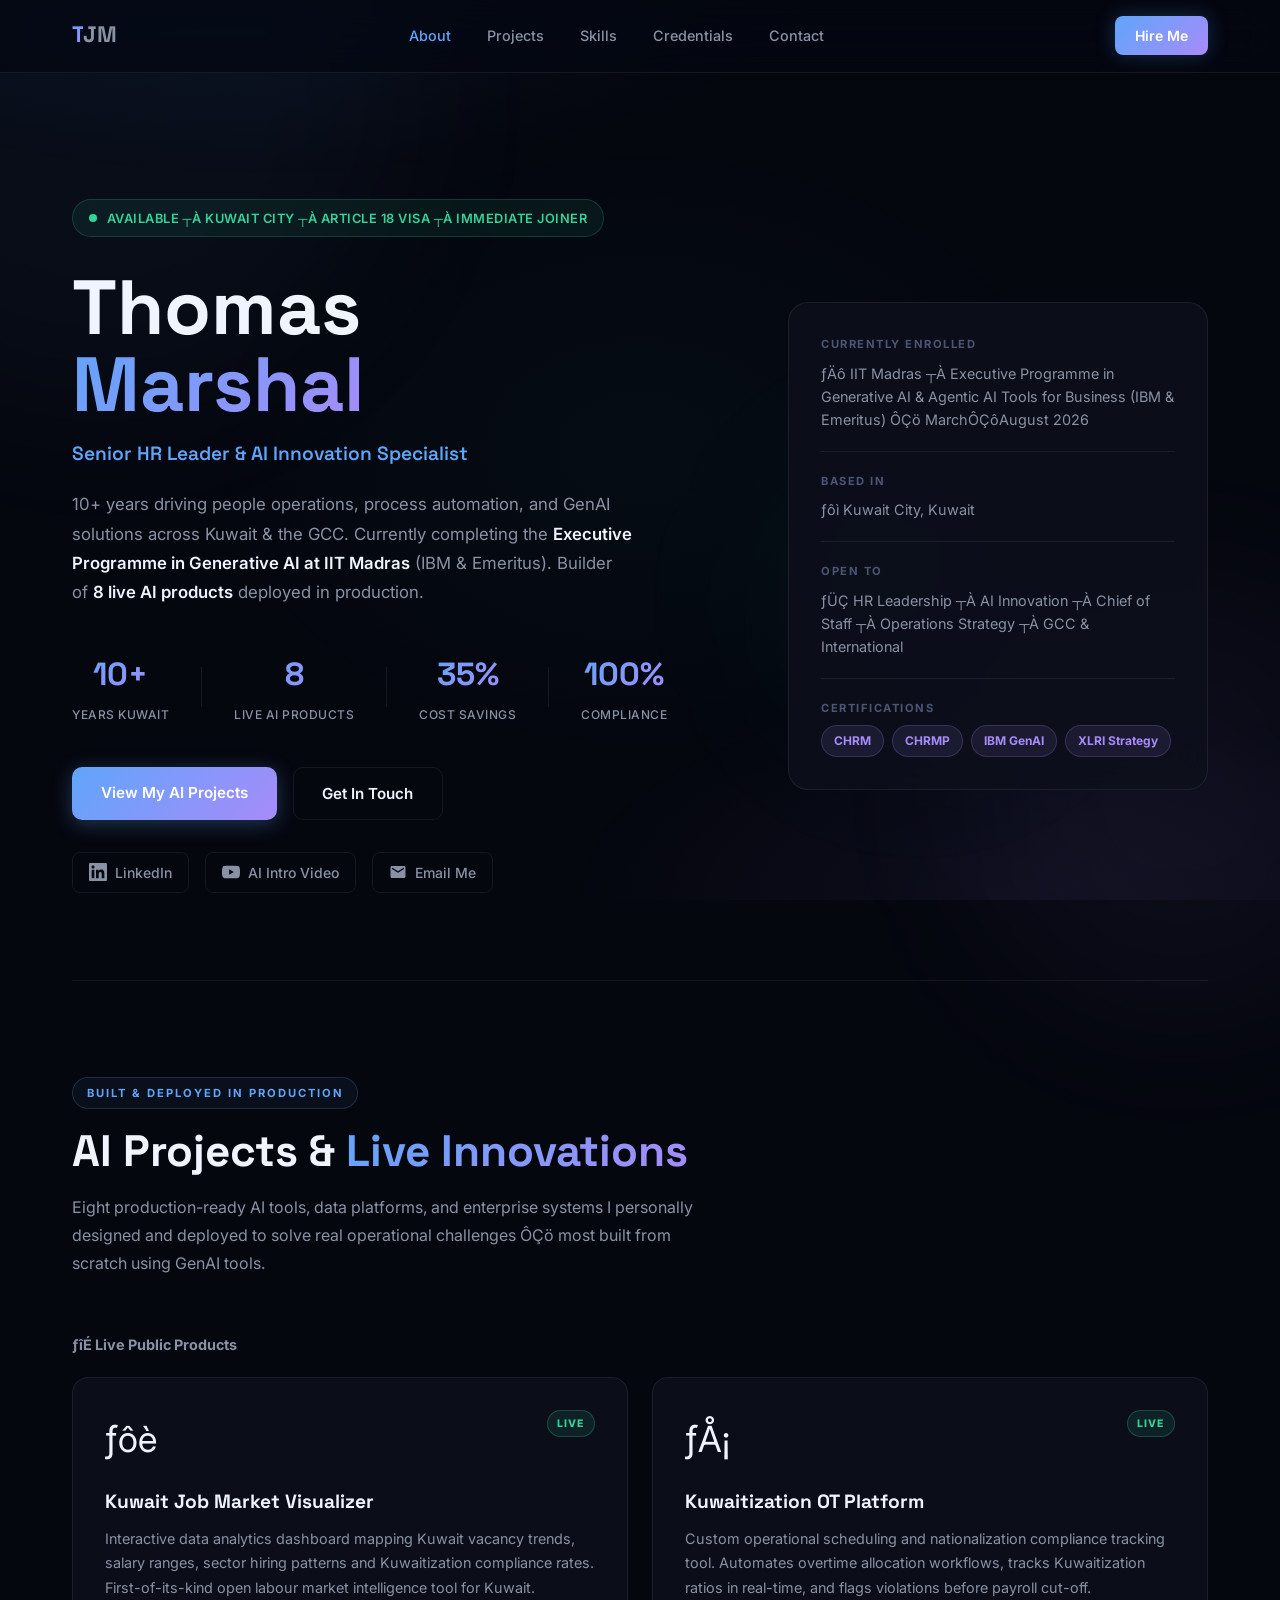
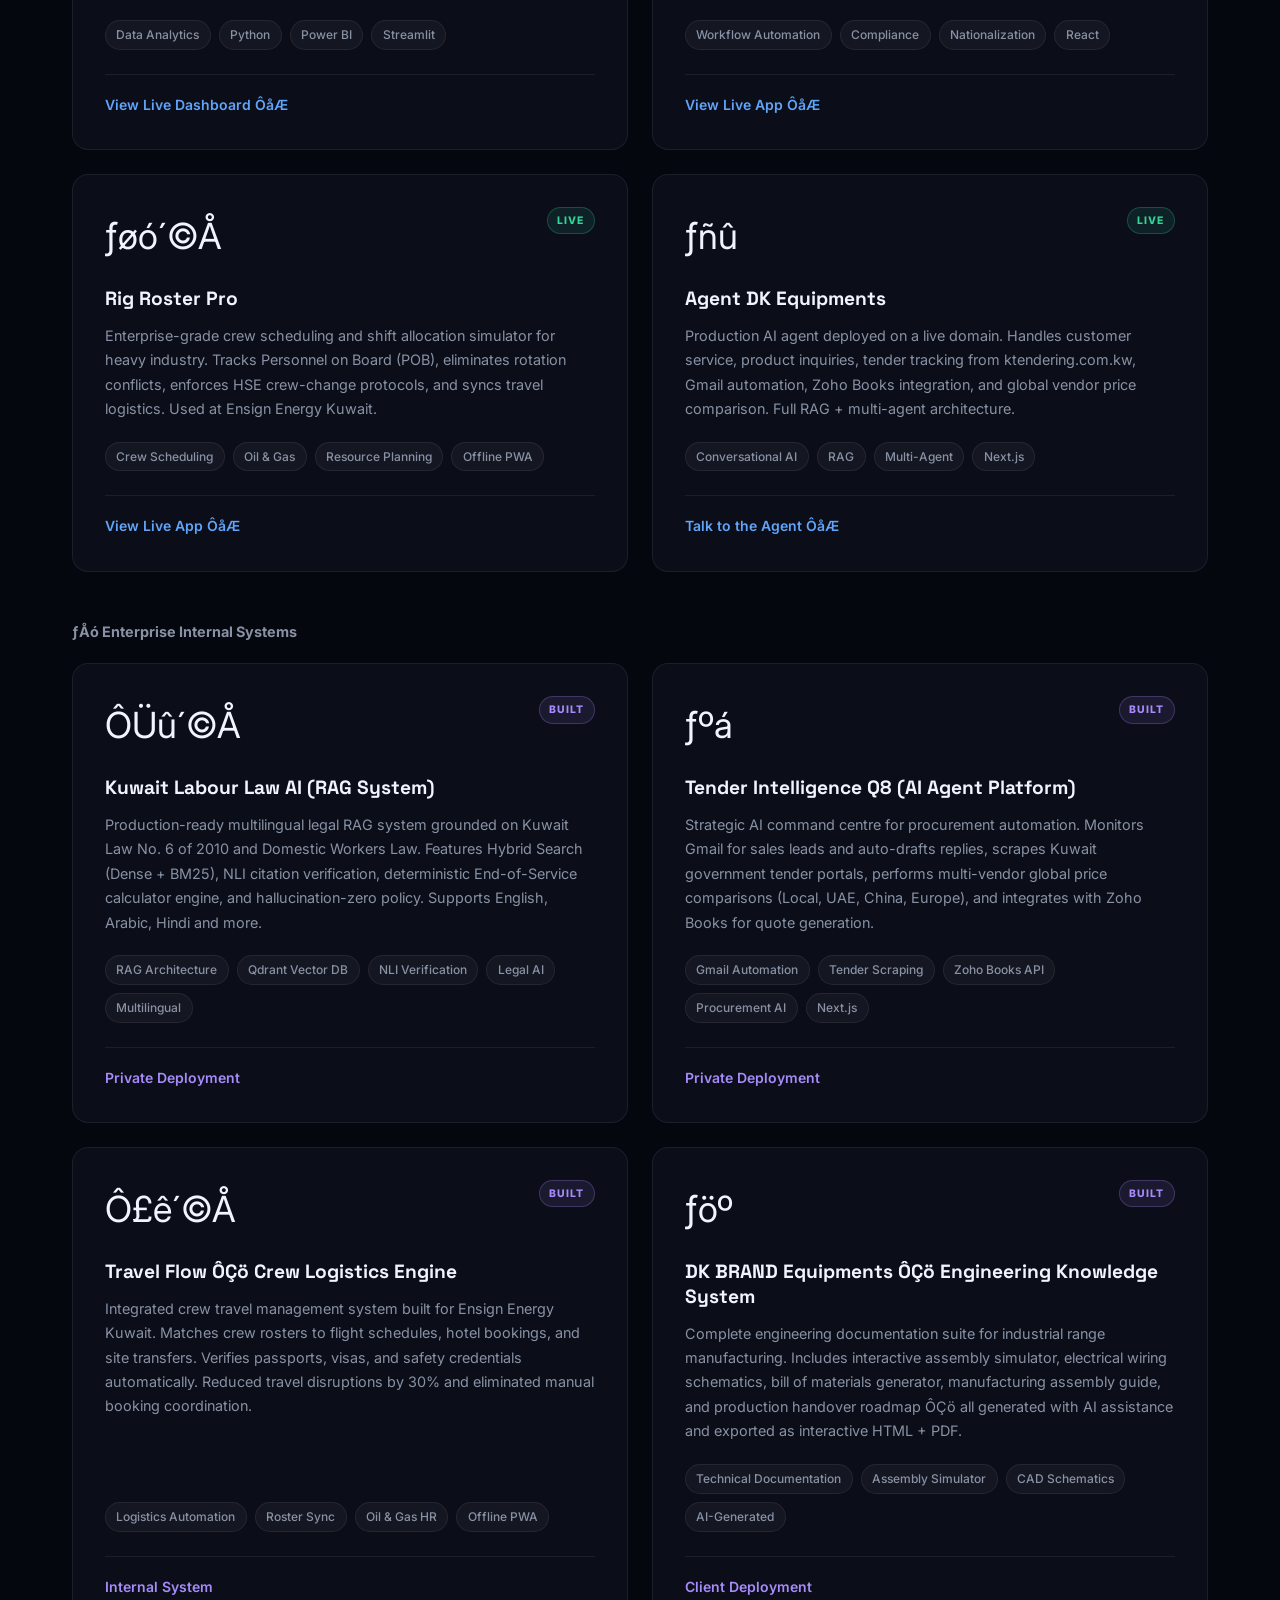
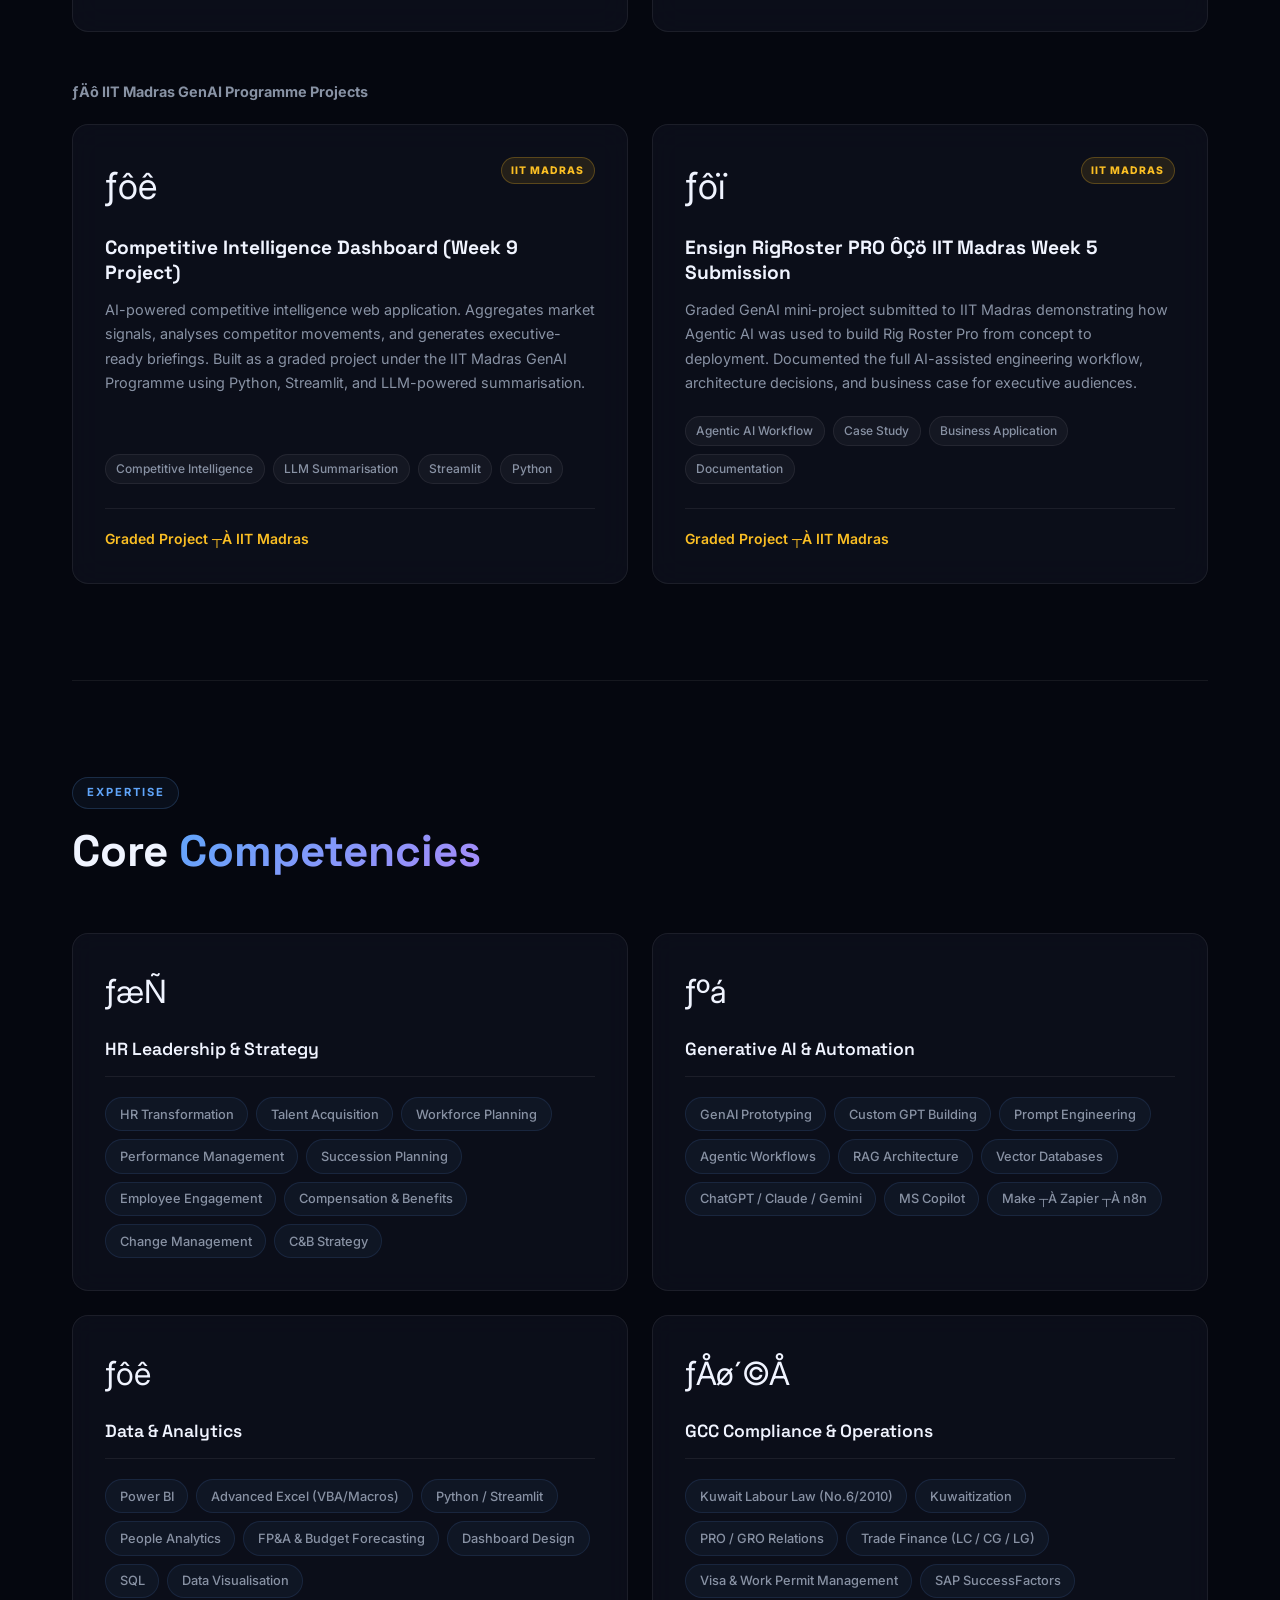
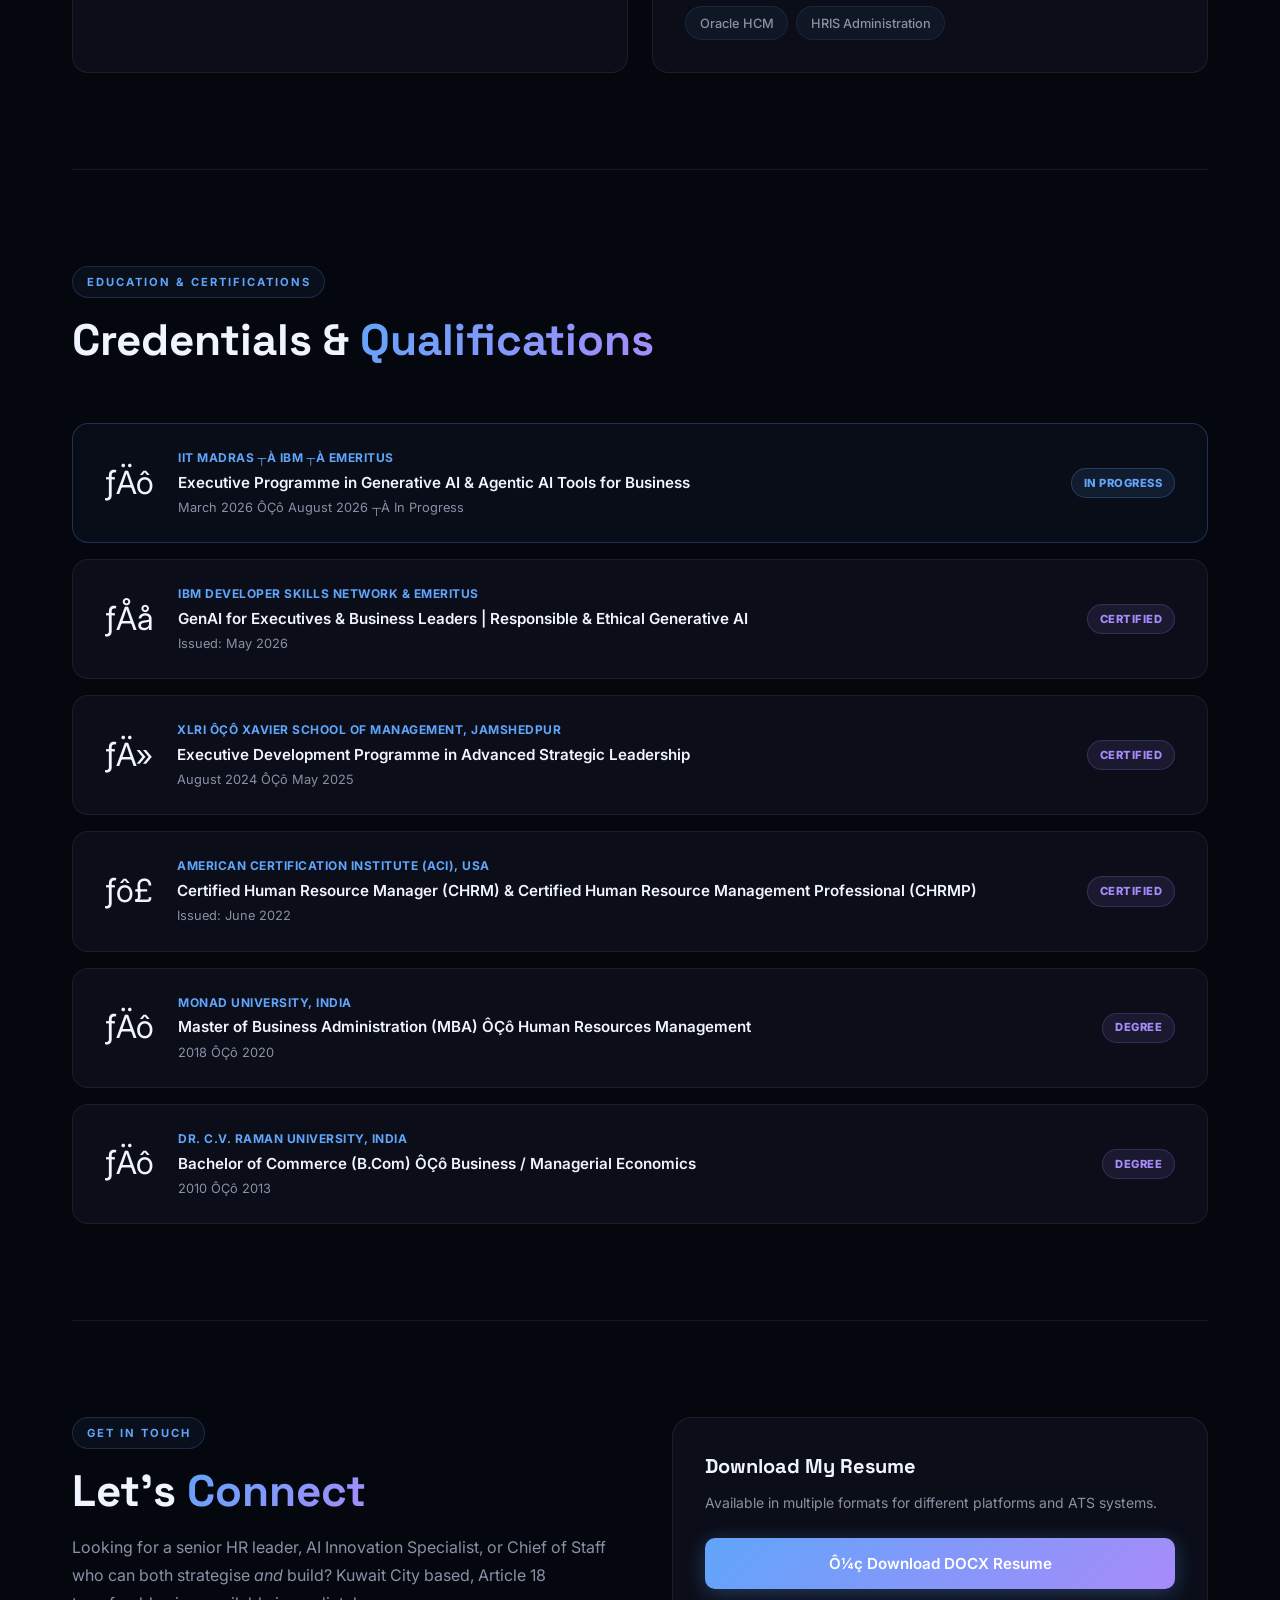
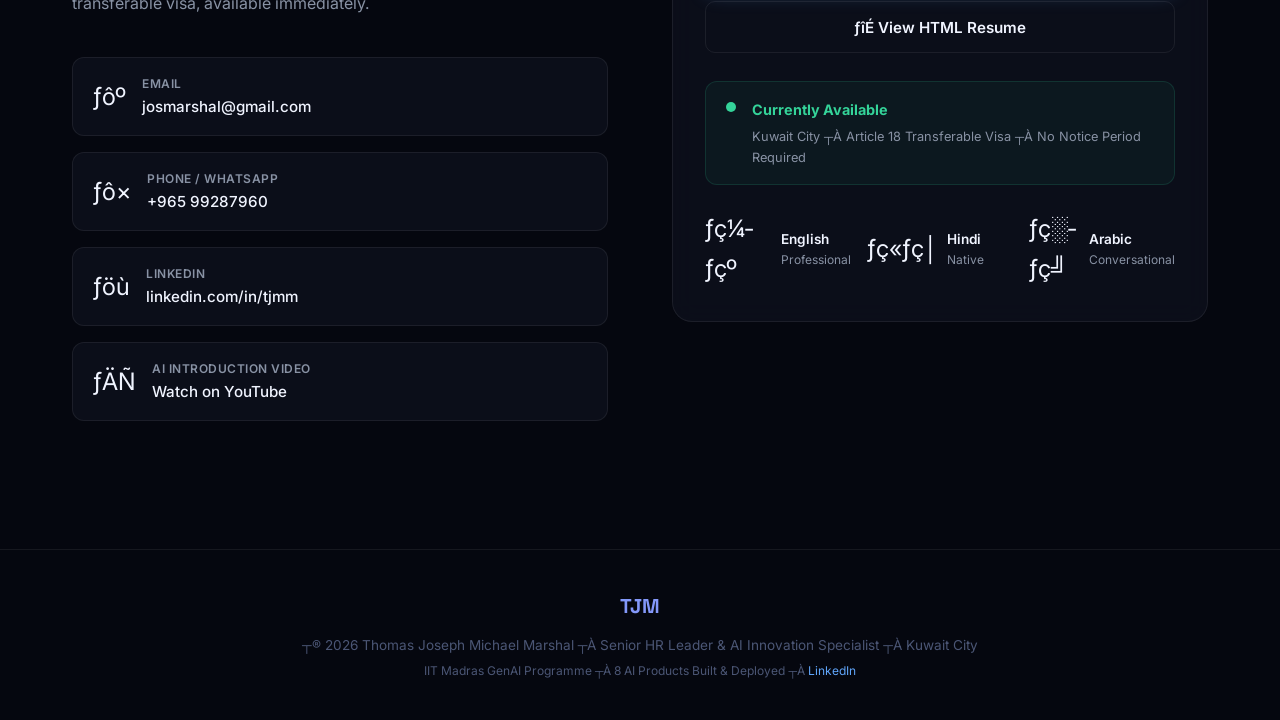
==== commit c526280b: "Portfolio v2 FINAL - 10 AI projects, all links verified, IIT Madras credentials" ====
--- a/index.html
+++ b/index.html
@@ -1,169 +1,456 @@
-<!DOCTYPE html>
+﻿<!DOCTYPE html>
 <html lang="en">
 <head>
     <meta charset="UTF-8">
     <meta name="viewport" content="width=device-width, initial-scale=1.0">
-    <title>Thomas Joseph Michael Marshal | HR Director & Digital Transformation Leader</title>
-    <meta name="description" content="Senior HR Director & Systems Leader with 18+ years of experience across GCC and India. Architect of Agentic AI, HRIS platforms, and payroll automation systems.">
+    <title>Thomas Joseph Michael Marshal | HR Leader & AI Builder | Kuwait</title>
+    <meta name="description" content="Senior HR Leader & AI Innovation Specialist with 10+ years in Kuwait. Builder of 8 live AI products, RAG systems, and enterprise automation tools. IIT Madras GenAI Programme.">
+    <meta property="og:title" content="Thomas Marshal | HR Director & AI Innovation Specialist | Kuwait">
+    <meta property="og:description" content="Builder of AI agents, data dashboards, RAG legal engines, and enterprise automation tools. Kuwait-based. IIT Madras GenAI Programme.">
     <link rel="preconnect" href="https://fonts.googleapis.com">
     <link rel="preconnect" href="https://fonts.gstatic.com" crossorigin>
-    <link href="https://fonts.googleapis.com/css2?family=Outfit:wght@300;400;600;800&family=Plus+Jakarta+Sans:wght@300;400;600;700&display=swap" rel="stylesheet">
+    <link href="https://fonts.googleapis.com/css2?family=Inter:wght@300;400;500;600;700;900&family=Space+Grotesk:wght@400;500;600;700;800&display=swap" rel="stylesheet">
     <link rel="stylesheet" href="style.css">
 </head>
 <body>
-    <div class="glow-bg"></div>
-
-    <header>
+
+    <div class="bg-mesh"></div>
+    <div class="bg-orb orb-1"></div>
+    <div class="bg-orb orb-2"></div>
+    <div class="bg-orb orb-3"></div>
+
+    <!-- ===== NAVIGATION ===== -->
+    <header id="header">
         <div class="nav-container">
-            <div class="logo">TJM</div>
+            <div class="logo"><span class="logo-t">T</span><span class="logo-jmm">JM</span></div>
             <nav>
-                <a href="#about">About</a>
-                <a href="#projects">Systems & Projects</a>
-                <a href="#skills">Competencies</a>
-                <a href="#contact">Contact</a>
+                <a href="#about" class="nav-link">About</a>
+                <a href="#projects" class="nav-link">Projects</a>
+                <a href="#skills" class="nav-link">Skills</a>
+                <a href="#credentials" class="nav-link">Credentials</a>
+                <a href="#contact" class="nav-link">Contact</a>
             </nav>
+            <a href="mailto:josmarshal@gmail.com" class="nav-cta">Hire Me</a>
         </div>
     </header>
 
     <main>
-        <!-- Hero Section -->
+
+        <!-- ===== HERO ===== -->
         <section id="about" class="hero">
-            <div class="hero-content">
-                <span class="badge">Enterprise HR Operations & AI Automation</span>
-                <h1>Thomas Joseph Michael Marshal</h1>
-                <h2>HR Director & Digital Systems Architect</h2>
-                <p class="lead">
-                    Bridging strategic people management with custom Agentic AI. 18+ years of progressive leadership across the GCC, Middle East, and India, engineering automated solutions for payroll, logistics, and recruitment.
+            <div class="hero-left">
+                <div class="status-badge">
+                    <span class="pulse-dot"></span>
+                    Available ┬À Kuwait City ┬À Article 18 Visa ┬À Immediate Joiner
+                </div>
+
+                <h1>Thomas<br><span class="name-gradient">Marshal</span></h1>
+                <p class="hero-title">Senior HR Leader &amp; AI Innovation Specialist</p>
+                <p class="hero-sub">
+                    10+ years driving people operations, process automation, and GenAI solutions across Kuwait &amp; the GCC. 
+                    Currently completing the <strong>Executive Programme in Generative AI at IIT Madras</strong> (IBM &amp; Emeritus). 
+                    Builder of <strong>8 live AI products</strong> deployed in production.
                 </p>
+
+                <div class="hero-stats">
+                    <div class="stat"><span class="stat-num">10+</span><span class="stat-label">Years Kuwait</span></div>
+                    <div class="stat-divider"></div>
+                    <div class="stat"><span class="stat-num">8</span><span class="stat-label">Live AI Products</span></div>
+                    <div class="stat-divider"></div>
+                    <div class="stat"><span class="stat-num">35%</span><span class="stat-label">Cost Savings</span></div>
+                    <div class="stat-divider"></div>
+                    <div class="stat"><span class="stat-num">100%</span><span class="stat-label">Compliance</span></div>
+                </div>
+
                 <div class="hero-cta">
-                    <a href="#projects" class="btn btn-primary">Explore My Systems</a>
-                    <a href="#contact" class="btn btn-secondary">Get In Touch</a>
+                    <a href="#projects" class="btn btn-primary">View My AI Projects</a>
+                    <a href="#contact" class="btn btn-outline">Get In Touch</a>
+                </div>
+
+                <div class="social-row">
+                    <a href="https://www.linkedin.com/in/tjmm/" target="_blank" rel="noopener" class="social-link">
+                        <svg width="18" height="18" viewBox="0 0 24 24" fill="currentColor"><path d="M20.447 20.452h-3.554v-5.569c0-1.328-.027-3.037-1.852-3.037-1.853 0-2.136 1.445-2.136 2.939v5.667H9.351V9h3.414v1.561h.046c.477-.9 1.637-1.85 3.37-1.85 3.601 0 4.267 2.37 4.267 5.455v6.286zM5.337 7.433c-1.144 0-2.063-.926-2.063-2.065 0-1.138.92-2.063 2.063-2.063 1.14 0 2.064.925 2.064 2.063 0 1.139-.925 2.065-2.064 2.065zm1.782 13.019H3.555V9h3.564v11.452zM22.225 0H1.771C.792 0 0 .774 0 1.729v20.542C0 23.227.792 24 1.771 24h20.451C23.2 24 24 23.227 24 22.271V1.729C24 .774 23.2 0 22.222 0h.003z"/></svg>
+                        LinkedIn
+                    </a>
+                    <a href="https://www.youtube.com/watch?v=p3p-7w3EgQY" target="_blank" rel="noopener" class="social-link">
+                        <svg width="18" height="18" viewBox="0 0 24 24" fill="currentColor"><path d="M23.498 6.186a3.016 3.016 0 0 0-2.122-2.136C19.505 3.545 12 3.545 12 3.545s-7.505 0-9.377.505A3.017 3.017 0 0 0 .502 6.186C0 8.07 0 12 0 12s0 3.93.502 5.814a3.016 3.016 0 0 0 2.122 2.136c1.871.505 9.376.505 9.376.505s7.505 0 9.377-.505a3.015 3.015 0 0 0 2.122-2.136C24 15.93 24 12 24 12s0-3.93-.502-5.814zM9.545 15.568V8.432L15.818 12l-6.273 3.568z"/></svg>
+                        AI Intro Video
+                    </a>
+                    <a href="mailto:josmarshal@gmail.com" class="social-link">
+                        <svg width="18" height="18" viewBox="0 0 24 24" fill="currentColor"><path d="M20 4H4c-1.1 0-2 .9-2 2v12c0 1.1.9 2 2 2h16c1.1 0 2-.9 2-2V6c0-1.1-.9-2-2-2zm0 4l-8 5-8-5V6l8 5 8-5v2z"/></svg>
+                        Email Me
+                    </a>
+                </div>
+            </div>
+
+            <div class="hero-right">
+                <div class="hero-card">
+                    <div class="card-label">CURRENTLY ENROLLED</div>
+                    <p class="card-detail">­ƒÄô IIT Madras ┬À Executive Programme in Generative AI &amp; Agentic AI Tools for Business (IBM &amp; Emeritus) ÔÇö MarchÔÇôAugust 2026</p>
+                    <div class="card-divider"></div>
+                    <div class="card-label">BASED IN</div>
+                    <p class="card-detail">­ƒôì Kuwait City, Kuwait</p>
+                    <div class="card-divider"></div>
+                    <div class="card-label">OPEN TO</div>
+                    <p class="card-detail">­ƒÜÇ HR Leadership ┬À AI Innovation ┬À Chief of Staff ┬À Operations Strategy ┬À GCC &amp; International</p>
+                    <div class="card-divider"></div>
+                    <div class="card-label">CERTIFICATIONS</div>
+                    <div class="certs-row">
+                        <span class="cert-badge">CHRM</span>
+                        <span class="cert-badge">CHRMP</span>
+                        <span class="cert-badge">IBM GenAI</span>
+                        <span class="cert-badge">XLRI Strategy</span>
+                    </div>
                 </div>
             </div>
         </section>
 
-        <!-- Projects Grid Section -->
+        <!-- ===== AI PROJECTS ===== -->
         <section id="projects" class="projects-section">
-            <div class="section-header">
-                <h2>Autonomous Operational Systems</h2>
-                <p>Custom-built logic engines and Agentic AI applications deployed to resolve operational bottlenecks.</p>
-            </div>
-            
+            <div class="section-intro">
+                <span class="section-badge">BUILT &amp; DEPLOYED IN PRODUCTION</span>
+                <h2 class="section-heading">AI Projects &amp; <span class="text-gradient">Live Innovations</span></h2>
+                <p class="section-sub">Eight production-ready AI tools, data platforms, and enterprise systems I personally designed and deployed to solve real operational challenges ÔÇö most built from scratch using GenAI tools.</p>
+            </div>
+
+            <!-- Category: Live Public Products -->
+            <div class="cat-label">­ƒîÉ Live Public Products</div>
             <div class="projects-grid">
-                <!-- Project 1 -->
-                <div class="project-card">
-                    <div class="card-glow"></div>
-                    <div class="project-icon">🤖</div>
-                    <h3>Autonomous Talent Sourcing Engine</h3>
-                    <p class="project-desc">A closed-loop Agentic recruiting system that scrapes platforms, evaluates roles against 40+ competencies via a custom LLM scorer, and automatically drafts tailored resumes and cover letters.</p>
-                    <div class="project-stats">
-                        <span><strong>80%</strong> Speed Uplift</span>
-                        <span><strong>0</strong> Admin Friction</span>
-                    </div>
-                </div>
-
-                <!-- Project 2 -->
-                <div class="project-card">
-                    <div class="card-glow"></div>
-                    <div class="project-icon">📊</div>
-                    <h3>Rig Operations Overtime Calculator</h3>
-                    <p class="project-desc">Custom payroll logic engine built to parse shift logs, run calculations mapped to national labor codes, and flag scheduling anomalies before payroll submission in heavy industrial sectors.</p>
-                    <div class="project-stats">
-                        <span><strong>100%</strong> Audit Compliance</span>
-                        <span><strong>0%</strong> Payroll Errors</span>
-                    </div>
-                </div>
-
-                <!-- Project 3 -->
-                <div class="project-card">
-                    <div class="card-glow"></div>
-                    <div class="project-icon">⚙️</div>
-                    <h3>Enterprise "Agent Creator" Platform</h3>
-                    <p class="project-desc">A scalable framework allowing operational teams to spin up task-scoped AI agents (e.g., Onboarding Coordinator, Policy Auditor) with local context injection and human-in-the-loop verification gates.</p>
-                    <div class="project-stats">
-                        <span><strong>3x</strong> Faster Auditing</span>
-                        <span><strong>100%</strong> Data Integrity</span>
-                    </div>
-                </div>
-
-                <!-- Project 4 -->
-                <div class="project-card">
-                    <div class="card-glow"></div>
-                    <div class="project-icon">✈️</div>
-                    <h3>Remote Personnel Logistics Engine</h3>
-                    <p class="project-desc">Integrated logistics flow matching crew rosters to flight and housing bookings. Automatically verifies passports, visas, and safety credentials to proactively mitigate travel disruptions.</p>
-                    <div class="project-stats">
-                        <span><strong>30%</strong> Fewer Disruptions</span>
-                        <span><strong>Automated</strong> Booking Sync</span>
-                    </div>
-                </div>
+
+                <a href="https://josmarshal.github.io/kuwait-job-market-visualizer/" target="_blank" rel="noopener" class="project-card" id="proj-1">
+                    <div class="proj-header">
+                        <div class="proj-icon">­ƒôè</div>
+                        <div class="proj-live-badge">LIVE</div>
+                    </div>
+                    <h3 class="proj-title">Kuwait Job Market Visualizer</h3>
+                    <p class="proj-desc">Interactive data analytics dashboard mapping Kuwait vacancy trends, salary ranges, sector hiring patterns and Kuwaitization compliance rates. First-of-its-kind open labour market intelligence tool for Kuwait.</p>
+                    <div class="proj-tags">
+                        <span>Data Analytics</span><span>Python</span><span>Power BI</span><span>Streamlit</span>
+                    </div>
+                    <div class="proj-footer"><span class="proj-link">View Live Dashboard ÔåÆ</span></div>
+                </a>
+
+                <a href="https://kuwaitization-otplatform.netlify.app/" target="_blank" rel="noopener" class="project-card" id="proj-2">
+                    <div class="proj-header">
+                        <div class="proj-icon">­ƒÅ¡</div>
+                        <div class="proj-live-badge">LIVE</div>
+                    </div>
+                    <h3 class="proj-title">Kuwaitization OT Platform</h3>
+                    <p class="proj-desc">Custom operational scheduling and nationalization compliance tracking tool. Automates overtime allocation workflows, tracks Kuwaitization ratios in real-time, and flags violations before payroll cut-off.</p>
+                    <div class="proj-tags">
+                        <span>Workflow Automation</span><span>Compliance</span><span>Nationalization</span><span>React</span>
+                    </div>
+                    <div class="proj-footer"><span class="proj-link">View Live App ÔåÆ</span></div>
+                </a>
+
+                <a href="https://rigrosterpro.netlify.app/" target="_blank" rel="noopener" class="project-card" id="proj-3">
+                    <div class="proj-header">
+                        <div class="proj-icon">­ƒøó´©Å</div>
+                        <div class="proj-live-badge">LIVE</div>
+                    </div>
+                    <h3 class="proj-title">Rig Roster Pro</h3>
+                    <p class="proj-desc">Enterprise-grade crew scheduling and shift allocation simulator for heavy industry. Tracks Personnel on Board (POB), eliminates rotation conflicts, enforces HSE crew-change protocols, and syncs travel logistics. Used at Ensign Energy Kuwait.</p>
+                    <div class="proj-tags">
+                        <span>Crew Scheduling</span><span>Oil &amp; Gas</span><span>Resource Planning</span><span>Offline PWA</span>
+                    </div>
+                    <div class="proj-footer"><span class="proj-link">View Live App ÔåÆ</span></div>
+                </a>
+
+                <a href="https://agent.dk-equipments.com/" target="_blank" rel="noopener" class="project-card" id="proj-4">
+                    <div class="proj-header">
+                        <div class="proj-icon">­ƒñû</div>
+                        <div class="proj-live-badge">LIVE</div>
+                    </div>
+                    <h3 class="proj-title">Agent DK Equipments</h3>
+                    <p class="proj-desc">Production AI agent deployed on a live domain. Handles customer service, product inquiries, tender tracking from ktendering.com.kw, Gmail automation, Zoho Books integration, and global vendor price comparison. Full RAG + multi-agent architecture.</p>
+                    <div class="proj-tags">
+                        <span>Conversational AI</span><span>RAG</span><span>Multi-Agent</span><span>Next.js</span>
+                    </div>
+                    <div class="proj-footer"><span class="proj-link">Talk to the Agent ÔåÆ</span></div>
+                </a>
+
+            </div>
+
+            <!-- Category: Enterprise Internal Systems -->
+            <div class="cat-label" style="margin-top:3rem;">­ƒÅó Enterprise Internal Systems</div>
+            <div class="projects-grid">
+
+                <div class="project-card no-link" id="proj-5">
+                    <div class="proj-header">
+                        <div class="proj-icon">ÔÜû´©Å</div>
+                        <div class="proj-live-badge built">BUILT</div>
+                    </div>
+                    <h3 class="proj-title">Kuwait Labour Law AI (RAG System)</h3>
+                    <p class="proj-desc">Production-ready multilingual legal RAG system grounded on Kuwait Law No. 6 of 2010 and Domestic Workers Law. Features Hybrid Search (Dense + BM25), NLI citation verification, deterministic End-of-Service calculator engine, and hallucination-zero policy. Supports English, Arabic, Hindi and more.</p>
+                    <div class="proj-tags">
+                        <span>RAG Architecture</span><span>Qdrant Vector DB</span><span>NLI Verification</span><span>Legal AI</span><span>Multilingual</span>
+                    </div>
+                    <div class="proj-footer"><span class="proj-link" style="color:var(--purple);">Private Deployment</span></div>
+                </div>
+
+                <div class="project-card no-link" id="proj-6">
+                    <div class="proj-header">
+                        <div class="proj-icon">­ƒºá</div>
+                        <div class="proj-live-badge built">BUILT</div>
+                    </div>
+                    <h3 class="proj-title">Tender Intelligence Q8 (AI Agent Platform)</h3>
+                    <p class="proj-desc">Strategic AI command centre for procurement automation. Monitors Gmail for sales leads and auto-drafts replies, scrapes Kuwait government tender portals, performs multi-vendor global price comparisons (Local, UAE, China, Europe), and integrates with Zoho Books for quote generation.</p>
+                    <div class="proj-tags">
+                        <span>Gmail Automation</span><span>Tender Scraping</span><span>Zoho Books API</span><span>Procurement AI</span><span>Next.js</span>
+                    </div>
+                    <div class="proj-footer"><span class="proj-link" style="color:var(--purple);">Private Deployment</span></div>
+                </div>
+
+                <div class="project-card no-link" id="proj-7">
+                    <div class="proj-header">
+                        <div class="proj-icon">Ô£ê´©Å</div>
+                        <div class="proj-live-badge built">BUILT</div>
+                    </div>
+                    <h3 class="proj-title">Travel Flow ÔÇö Crew Logistics Engine</h3>
+                    <p class="proj-desc">Integrated crew travel management system built for Ensign Energy Kuwait. Matches crew rosters to flight schedules, hotel bookings, and site transfers. Verifies passports, visas, and safety credentials automatically. Reduced travel disruptions by 30% and eliminated manual booking coordination.</p>
+                    <div class="proj-tags">
+                        <span>Logistics Automation</span><span>Roster Sync</span><span>Oil &amp; Gas HR</span><span>Offline PWA</span>
+                    </div>
+                    <div class="proj-footer"><span class="proj-link" style="color:var(--purple);">Internal System</span></div>
+                </div>
+
+                <div class="project-card no-link" id="proj-8">
+                    <div class="proj-header">
+                        <div class="proj-icon">­ƒöº</div>
+                        <div class="proj-live-badge built">BUILT</div>
+                    </div>
+                    <h3 class="proj-title">DK BRAND Equipments ÔÇö Engineering Knowledge System</h3>
+                    <p class="proj-desc">Complete engineering documentation suite for industrial range manufacturing. Includes interactive assembly simulator, electrical wiring schematics, bill of materials generator, manufacturing assembly guide, and production handover roadmap ÔÇö all generated with AI assistance and exported as interactive HTML + PDF.</p>
+                    <div class="proj-tags">
+                        <span>Technical Documentation</span><span>Assembly Simulator</span><span>CAD Schematics</span><span>AI-Generated</span>
+                    </div>
+                    <div class="proj-footer"><span class="proj-link" style="color:var(--purple);">Client Deployment</span></div>
+                </div>
+
+            </div>
+
+            <!-- Category: Academic / Research Projects -->
+            <div class="cat-label" style="margin-top:3rem;">­ƒÄô IIT Madras GenAI Programme Projects</div>
+            <div class="projects-grid two-col">
+
+                <div class="project-card no-link" id="proj-9">
+                    <div class="proj-header">
+                        <div class="proj-icon">­ƒôê</div>
+                        <div class="proj-live-badge iit">IIT MADRAS</div>
+                    </div>
+                    <h3 class="proj-title">Competitive Intelligence Dashboard (Week 9 Project)</h3>
+                    <p class="proj-desc">AI-powered competitive intelligence web application. Aggregates market signals, analyses competitor movements, and generates executive-ready briefings. Built as a graded project under the IIT Madras GenAI Programme using Python, Streamlit, and LLM-powered summarisation.</p>
+                    <div class="proj-tags">
+                        <span>Competitive Intelligence</span><span>LLM Summarisation</span><span>Streamlit</span><span>Python</span>
+                    </div>
+                    <div class="proj-footer"><span class="proj-link" style="color:var(--gold);">Graded Project ┬À IIT Madras</span></div>
+                </div>
+
+                <div class="project-card no-link" id="proj-10">
+                    <div class="proj-header">
+                        <div class="proj-icon">­ƒôï</div>
+                        <div class="proj-live-badge iit">IIT MADRAS</div>
+                    </div>
+                    <h3 class="proj-title">Ensign RigRoster PRO ÔÇö IIT Madras Week 5 Submission</h3>
+                    <p class="proj-desc">Graded GenAI mini-project submitted to IIT Madras demonstrating how Agentic AI was used to build Rig Roster Pro from concept to deployment. Documented the full AI-assisted engineering workflow, architecture decisions, and business case for executive audiences.</p>
+                    <div class="proj-tags">
+                        <span>Agentic AI Workflow</span><span>Case Study</span><span>Business Application</span><span>Documentation</span>
+                    </div>
+                    <div class="proj-footer"><span class="proj-link" style="color:var(--gold);">Graded Project ┬À IIT Madras</span></div>
+                </div>
+
             </div>
         </section>
 
-        <!-- Skills Section -->
+        <!-- ===== SKILLS ===== -->
         <section id="skills" class="skills-section">
-            <div class="section-header">
-                <h2>Strategic Core Competencies</h2>
+            <div class="section-intro">
+                <span class="section-badge">EXPERTISE</span>
+                <h2 class="section-heading">Core <span class="text-gradient">Competencies</span></h2>
             </div>
             <div class="skills-grid">
-                <div class="skill-category">
-                    <h3>HR Leadership & Strategy</h3>
+                <div class="skill-card">
+                    <div class="skill-icon">­ƒæÑ</div>
+                    <h3>HR Leadership &amp; Strategy</h3>
                     <div class="tags">
-                        <span>HR Transformation</span>
-                        <span>Talent Acquisition</span>
-                        <span>Workforce Planning</span>
-                        <span>Performance Management</span>
-                        <span>Succession Planning</span>
-                        <span>Change Management</span>
-                    </div>
-                </div>
-                <div class="skill-category">
-                    <h3>Systems & AI Architecture</h3>
+                        <span>HR Transformation</span><span>Talent Acquisition</span><span>Workforce Planning</span>
+                        <span>Performance Management</span><span>Succession Planning</span><span>Employee Engagement</span>
+                        <span>Compensation &amp; Benefits</span><span>Change Management</span><span>C&amp;B Strategy</span>
+                    </div>
+                </div>
+                <div class="skill-card">
+                    <div class="skill-icon">­ƒºá</div>
+                    <h3>Generative AI &amp; Automation</h3>
                     <div class="tags">
-                        <span>Agentic Workflows</span>
-                        <span>Generative AI (IIT Madras)</span>
-                        <span>HRIS & HRMS Integration</span>
-                        <span>People Analytics</span>
-                        <span>Process Automation</span>
-                        <span>Data Security (GDPR/CCPA)</span>
-                    </div>
-                </div>
-                <div class="skill-category">
-                    <h3>Regional Compliance</h3>
+                        <span>GenAI Prototyping</span><span>Custom GPT Building</span><span>Prompt Engineering</span>
+                        <span>Agentic Workflows</span><span>RAG Architecture</span><span>Vector Databases</span>
+                        <span>ChatGPT / Claude / Gemini</span><span>MS Copilot</span><span>Make ┬À Zapier ┬À n8n</span>
+                    </div>
+                </div>
+                <div class="skill-card">
+                    <div class="skill-icon">­ƒôê</div>
+                    <h3>Data &amp; Analytics</h3>
                     <div class="tags">
-                        <span>Kuwait Labour Law</span>
-                        <span>Workforce Localization</span>
-                        <span>PRO / GRO Government Relations</span>
-                        <span>Union Agreements</span>
-                        <span>Labor Codes</span>
+                        <span>Power BI</span><span>Advanced Excel (VBA/Macros)</span><span>Python / Streamlit</span>
+                        <span>People Analytics</span><span>FP&amp;A &amp; Budget Forecasting</span><span>Dashboard Design</span>
+                        <span>SQL</span><span>Data Visualisation</span>
+                    </div>
+                </div>
+                <div class="skill-card">
+                    <div class="skill-icon">­ƒÅø´©Å</div>
+                    <h3>GCC Compliance &amp; Operations</h3>
+                    <div class="tags">
+                        <span>Kuwait Labour Law (No.6/2010)</span><span>Kuwaitization</span><span>PRO / GRO Relations</span>
+                        <span>Trade Finance (LC / CG / LG)</span><span>Visa &amp; Work Permit Management</span>
+                        <span>SAP SuccessFactors</span><span>Oracle HCM</span><span>HRIS Administration</span>
                     </div>
                 </div>
             </div>
         </section>
 
-        <!-- Resume & Contact Section -->
+        <!-- ===== CREDENTIALS ===== -->
+        <section id="credentials" class="creds-section">
+            <div class="section-intro">
+                <span class="section-badge">EDUCATION &amp; CERTIFICATIONS</span>
+                <h2 class="section-heading">Credentials &amp; <span class="text-gradient">Qualifications</span></h2>
+            </div>
+            <div class="creds-grid">
+
+                <div class="cred-card featured">
+                    <div class="cred-logo">­ƒÄô</div>
+                    <div class="cred-body">
+                        <div class="cred-issuer">IIT Madras ┬À IBM ┬À Emeritus</div>
+                        <div class="cred-title">Executive Programme in Generative AI &amp; Agentic AI Tools for Business</div>
+                        <div class="cred-date">March 2026 ÔÇô August 2026 ┬À In Progress</div>
+                    </div>
+                    <span class="cred-badge active">IN PROGRESS</span>
+                </div>
+
+                <div class="cred-card">
+                    <div class="cred-logo">­ƒÅå</div>
+                    <div class="cred-body">
+                        <div class="cred-issuer">IBM Developer Skills Network &amp; Emeritus</div>
+                        <div class="cred-title">GenAI for Executives &amp; Business Leaders | Responsible &amp; Ethical Generative AI</div>
+                        <div class="cred-date">Issued: May 2026</div>
+                    </div>
+                    <span class="cred-badge">CERTIFIED</span>
+                </div>
+
+                <div class="cred-card">
+                    <div class="cred-logo">­ƒÄ»</div>
+                    <div class="cred-body">
+                        <div class="cred-issuer">XLRI ÔÇô Xavier School of Management, Jamshedpur</div>
+                        <div class="cred-title">Executive Development Programme in Advanced Strategic Leadership</div>
+                        <div class="cred-date">August 2024 ÔÇô May 2025</div>
+                    </div>
+                    <span class="cred-badge">CERTIFIED</span>
+                </div>
+
+                <div class="cred-card">
+                    <div class="cred-logo">­ƒô£</div>
+                    <div class="cred-body">
+                        <div class="cred-issuer">American Certification Institute (ACI), USA</div>
+                        <div class="cred-title">Certified Human Resource Manager (CHRM) &amp; Certified Human Resource Management Professional (CHRMP)</div>
+                        <div class="cred-date">Issued: June 2022</div>
+                    </div>
+                    <span class="cred-badge">CERTIFIED</span>
+                </div>
+
+                <div class="cred-card">
+                    <div class="cred-logo">­ƒÄô</div>
+                    <div class="cred-body">
+                        <div class="cred-issuer">Monad University, India</div>
+                        <div class="cred-title">Master of Business Administration (MBA) ÔÇô Human Resources Management</div>
+                        <div class="cred-date">2018 ÔÇô 2020</div>
+                    </div>
+                    <span class="cred-badge">DEGREE</span>
+                </div>
+
+                <div class="cred-card">
+                    <div class="cred-logo">­ƒÄô</div>
+                    <div class="cred-body">
+                        <div class="cred-issuer">Dr. C.V. Raman University, India</div>
+                        <div class="cred-title">Bachelor of Commerce (B.Com) ÔÇô Business / Managerial Economics</div>
+                        <div class="cred-date">2010 ÔÇô 2013</div>
+                    </div>
+                    <span class="cred-badge">DEGREE</span>
+                </div>
+
+            </div>
+        </section>
+
+        <!-- ===== CONTACT ===== -->
         <section id="contact" class="contact-section">
-            <div class="contact-card">
-                <h2>Connect & Collaborate</h2>
-                <p>Looking to implement cutting-edge AI pipelines in your enterprise, or seeking a senior HR leader to scale your operations in the Middle East, GCC, or India?</p>
-                <div class="resumes-div">
-                    <h3>Download Professional Profile</h3>
-                    <div class="resume-buttons">
-                        <a href="Thomas_Joseph_Michael_Marshal_Resume.docx" class="btn btn-secondary" download>Download DOCX Resume</a>
-                        <a href="Thomas_Joseph_Michael_Marshal_Resume.html" class="btn btn-secondary" target="_blank">View HTML Resume</a>
-                    </div>
-                </div>
-                <div class="contact-links">
-                    <a href="mailto:josmarshal@gmail.com" class="contact-item">📧 josmarshal@gmail.com</a>
-                    <a href="tel:+96599287960" class="contact-item">📞 +965 99287960</a>
-                    <a href="https://www.linkedin.com/in/tjmmarshal-hr-leader/" target="_blank" class="contact-item">🔗 LinkedIn Profile</a>
+            <div class="contact-inner">
+                <div class="contact-text">
+                    <span class="section-badge">GET IN TOUCH</span>
+                    <h2 class="section-heading">Let's <span class="text-gradient">Connect</span></h2>
+                    <p class="contact-desc">
+                        Looking for a senior HR leader, AI Innovation Specialist, or Chief of Staff who can both strategise <em>and</em> build?  
+                        Kuwait City based, Article 18 transferable visa, available immediately.
+                    </p>
+                    <div class="contact-details">
+                        <a href="mailto:josmarshal@gmail.com" class="contact-item-row">
+                            <div class="contact-icon">­ƒôº</div>
+                            <div><div class="contact-label">Email</div><div class="contact-value">josmarshal@gmail.com</div></div>
+                        </a>
+                        <a href="tel:+96599287960" class="contact-item-row">
+                            <div class="contact-icon">­ƒô×</div>
+                            <div><div class="contact-label">Phone / WhatsApp</div><div class="contact-value">+965 99287960</div></div>
+                        </a>
+                        <a href="https://www.linkedin.com/in/tjmm/" target="_blank" rel="noopener" class="contact-item-row">
+                            <div class="contact-icon">­ƒöù</div>
+                            <div><div class="contact-label">LinkedIn</div><div class="contact-value">linkedin.com/in/tjmm</div></div>
+                        </a>
+                        <a href="https://www.youtube.com/watch?v=p3p-7w3EgQY" target="_blank" rel="noopener" class="contact-item-row">
+                            <div class="contact-icon">­ƒÄÑ</div>
+                            <div><div class="contact-label">AI Introduction Video</div><div class="contact-value">Watch on YouTube</div></div>
+                        </a>
+                    </div>
+                </div>
+
+                <div class="contact-card-right">
+                    <h3>Download My Resume</h3>
+                    <p>Available in multiple formats for different platforms and ATS systems.</p>
+                    <div class="download-btns">
+                        <a href="Thomas_Joseph_Michael_Marshal_Resume.docx" download class="btn btn-primary">Ô¼ç Download DOCX Resume</a>
+                        <a href="Thomas_Joseph_Michael_Marshal_Resume.html" target="_blank" class="btn btn-outline">­ƒîÉ View HTML Resume</a>
+                    </div>
+
+                    <div class="availability-box">
+                        <div class="avail-dot"></div>
+                        <div>
+                            <strong>Currently Available</strong>
+                            <p>Kuwait City ┬À Article 18 Transferable Visa ┬À No Notice Period Required</p>
+                        </div>
+                    </div>
+
+                    <div class="lang-row">
+                        <div class="lang-item">
+                            <span class="lang-flag">­ƒç¼­ƒçº</span>
+                            <div><div class="lang-name">English</div><div class="lang-level">Professional</div></div>
+                        </div>
+                        <div class="lang-item">
+                            <span class="lang-flag">­ƒç«­ƒç│</span>
+                            <div><div class="lang-name">Hindi</div><div class="lang-level">Native</div></div>
+                        </div>
+                        <div class="lang-item">
+                            <span class="lang-flag">­ƒç░­ƒç╝</span>
+                            <div><div class="lang-name">Arabic</div><div class="lang-level">Conversational</div></div>
+                        </div>
+                    </div>
                 </div>
             </div>
         </section>
+
     </main>
 
     <footer>
-        <p>&copy; 2026 Thomas Joseph Michael Marshal. All rights reserved. Built using Agentic AI.</p>
+        <div class="footer-inner">
+            <div class="footer-logo">TJM</div>
+            <p>┬® 2026 Thomas Joseph Michael Marshal ┬À Senior HR Leader &amp; AI Innovation Specialist ┬À Kuwait City</p>
+            <p class="footer-sub">IIT Madras GenAI Programme ┬À 8 AI Products Built &amp; Deployed ┬À <a href="https://www.linkedin.com/in/tjmm/" target="_blank" rel="noopener" style="color:var(--blue);text-decoration:none;">LinkedIn</a></p>
+        </div>
     </footer>
 
     <script src="app.js"></script>
--- a/style.css
+++ b/style.css
@@ -1,394 +1,543 @@
-/* Base Variables & Reset */
+﻿/* =========================================
+   CSS Variables & Reset
+========================================= */
 :root {
-    --bg-dark: #0a0b0e;
-    --card-bg: rgba(22, 24, 31, 0.7);
-    --border-color: rgba(255, 255, 255, 0.08);
-    --text-primary: #f3f4f6;
-    --text-secondary: #9ca3af;
-    --accent-blue: #3b82f6;
-    --accent-glow: rgba(59, 130, 246, 0.15);
-    --accent-gold: #f59e0b;
-    --font-heading: 'Outfit', sans-serif;
-    --font-body: 'Plus Jakarta Sans', sans-serif;
-}
-
-* {
-    margin: 0;
-    padding: 0;
-    box-sizing: border-box;
-}
-
-html {
-    scroll-behavior: smooth;
-}
+    --bg: #05070f;
+    --bg-card: rgba(13, 16, 28, 0.85);
+    --bg-glass: rgba(255, 255, 255, 0.03);
+    --border: rgba(255, 255, 255, 0.07);
+    --border-hover: rgba(99, 179, 237, 0.35);
+    --text-1: #f0f4ff;
+    --text-2: #8892a4;
+    --text-3: #4b5675;
+    --blue: #60a5fa;
+    --blue-dark: #3b82f6;
+    --teal: #2dd4bf;
+    --purple: #a78bfa;
+    --gold: #fbbf24;
+    --green: #34d399;
+    --red: #f87171;
+    --grad-1: linear-gradient(135deg, #60a5fa 0%, #a78bfa 100%);
+    --grad-2: linear-gradient(135deg, #2dd4bf 0%, #60a5fa 100%);
+    --glow-blue: rgba(96, 165, 250, 0.12);
+    --font-head: 'Space Grotesk', sans-serif;
+    --font-body: 'Inter', sans-serif;
+    --radius: 16px;
+    --radius-sm: 8px;
+    --transition: all 0.35s cubic-bezier(0.16, 1, 0.3, 1);
+}
+
+*, *::before, *::after { margin: 0; padding: 0; box-sizing: border-box; }
+html { scroll-behavior: smooth; font-size: 16px; }
 
 body {
-    background-color: var(--bg-dark);
-    color: var(--text-primary);
+    background: var(--bg);
+    color: var(--text-1);
     font-family: var(--font-body);
-    line-height: 1.6;
+    line-height: 1.65;
     overflow-x: hidden;
-    position: relative;
-}
-
-/* Background Glow Effects */
-.glow-bg {
-    position: fixed;
-    top: -10%;
-    left: -10%;
-    width: 60%;
-    height: 60%;
-    background: radial-gradient(circle, rgba(59, 130, 246, 0.06) 0%, rgba(0, 0, 0, 0) 70%);
-    z-index: -1;
-    pointer-events: none;
-}
-
-/* Header & Navigation */
-header {
-    position: fixed;
-    top: 0;
-    left: 0;
-    width: 100%;
-    background: rgba(10, 11, 14, 0.8);
-    backdrop-filter: blur(12px);
-    border-bottom: 1px solid var(--border-color);
-    z-index: 100;
+}
+
+/* =========================================
+   Animated Background
+========================================= */
+.bg-mesh {
+    position: fixed; inset: 0; z-index: 0; pointer-events: none;
+    background:
+        radial-gradient(ellipse 80% 50% at 20% -10%, rgba(96, 165, 250, 0.08) 0%, transparent 60%),
+        radial-gradient(ellipse 60% 40% at 80% 100%, rgba(167, 139, 250, 0.06) 0%, transparent 60%),
+        radial-gradient(ellipse 50% 50% at 50% 50%, rgba(45, 212, 191, 0.03) 0%, transparent 70%);
+}
+
+.bg-orb {
+    position: fixed; border-radius: 50%; pointer-events: none; z-index: 0;
+    filter: blur(80px); animation: orb-drift 20s ease-in-out infinite alternate;
+}
+.orb-1 { width: 600px; height: 600px; top: -200px; left: -200px; background: rgba(96, 165, 250, 0.04); animation-duration: 18s; }
+.orb-2 { width: 400px; height: 400px; bottom: -100px; right: -100px; background: rgba(167, 139, 250, 0.05); animation-duration: 22s; animation-delay: -5s; }
+.orb-3 { width: 300px; height: 300px; top: 50%; left: 60%; background: rgba(45, 212, 191, 0.04); animation-duration: 15s; animation-delay: -10s; }
+
+@keyframes orb-drift {
+    from { transform: translate(0, 0) scale(1); }
+    to { transform: translate(40px, 30px) scale(1.1); }
+}
+
+/* =========================================
+   HEADER / NAV
+========================================= */
+#header {
+    position: fixed; top: 0; left: 0; width: 100%; z-index: 100;
+    background: rgba(5, 7, 15, 0.75);
+    backdrop-filter: blur(20px) saturate(180%);
+    border-bottom: 1px solid var(--border);
+    transition: var(--transition);
 }
 
 .nav-container {
-    max-width: 1200px;
-    margin: 0 auto;
-    padding: 1.2rem 2rem;
-    display: flex;
-    justify-content: space-between;
-    align-items: center;
+    max-width: 1200px; margin: 0 auto;
+    padding: 1rem 2rem;
+    display: flex; align-items: center; justify-content: space-between;
 }
 
 .logo {
-    font-family: var(--font-heading);
-    font-weight: 800;
-    font-size: 1.5rem;
-    background: linear-gradient(135deg, var(--accent-blue) 0%, var(--accent-gold) 100%);
-    -webkit-background-clip: text;
-    -webkit-text-fill-color: transparent;
-}
-
-nav a {
-    color: var(--text-secondary);
+    font-family: var(--font-head); font-weight: 700; font-size: 1.4rem;
     text-decoration: none;
-    margin-left: 2rem;
-    font-weight: 600;
-    font-size: 0.95rem;
-    transition: color 0.3s ease;
-}
-
-nav a:hover {
-    color: var(--text-primary);
-}
-
-/* Main Layout Limits */
+}
+.logo-t { background: var(--grad-1); -webkit-background-clip: text; -webkit-text-fill-color: transparent; }
+.logo-jmm { color: var(--text-2); }
+
+nav { display: flex; gap: 0.25rem; }
+.nav-link {
+    color: var(--text-2); text-decoration: none;
+    padding: 0.5rem 1rem; border-radius: 6px;
+    font-size: 0.9rem; font-weight: 500;
+    transition: var(--transition);
+}
+.nav-link:hover { color: var(--text-1); background: var(--bg-glass); }
+
+.nav-cta {
+    background: var(--grad-1); color: #fff; text-decoration: none;
+    padding: 0.5rem 1.25rem; border-radius: 8px;
+    font-size: 0.875rem; font-weight: 600;
+    transition: var(--transition);
+    box-shadow: 0 0 20px rgba(96, 165, 250, 0.25);
+}
+.nav-cta:hover { opacity: 0.9; transform: translateY(-1px); box-shadow: 0 4px 24px rgba(96, 165, 250, 0.35); }
+
+/* =========================================
+   MAIN LAYOUT
+========================================= */
 main {
-    max-width: 1200px;
-    margin: 0 auto;
-    padding: 8rem 2rem 4rem 2rem;
-}
-
-/* Hero Section */
+    max-width: 1200px; margin: 0 auto;
+    padding: 5rem 2rem 2rem;
+    position: relative; z-index: 1;
+}
+
+/* =========================================
+   HERO SECTION
+========================================= */
 .hero {
-    min-height: 70vh;
-    display: flex;
-    align-items: center;
-    padding: 2rem 0;
-}
-
-.hero-content {
-    max-width: 800px;
-}
-
-.badge {
+    min-height: 100vh; display: grid;
+    grid-template-columns: 1fr 420px;
+    gap: 4rem; align-items: center;
+    padding: 6rem 0 4rem;
+}
+
+/* Status badge */
+.status-badge {
+    display: inline-flex; align-items: center; gap: 0.6rem;
+    background: rgba(52, 211, 153, 0.08);
+    border: 1px solid rgba(52, 211, 153, 0.2);
+    color: var(--green); border-radius: 50px;
+    padding: 0.45rem 1rem; font-size: 0.8rem; font-weight: 600;
+    margin-bottom: 2rem;
+    text-transform: uppercase; letter-spacing: 0.5px;
+}
+
+.pulse-dot {
+    width: 8px; height: 8px; border-radius: 50%;
+    background: var(--green);
+    animation: pulse 2s ease-in-out infinite;
+}
+
+@keyframes pulse {
+    0%, 100% { opacity: 1; transform: scale(1); }
+    50% { opacity: 0.5; transform: scale(0.85); }
+}
+
+h1 {
+    font-family: var(--font-head); font-weight: 900;
+    font-size: clamp(3rem, 6vw, 5.5rem); line-height: 1.0;
+    color: var(--text-1); margin-bottom: 1rem;
+}
+
+.name-gradient {
+    background: var(--grad-1); -webkit-background-clip: text; -webkit-text-fill-color: transparent;
+}
+
+.hero-title {
+    font-size: 1.2rem; font-weight: 600; color: var(--blue);
+    margin-bottom: 1.25rem;
+    font-family: var(--font-head);
+}
+
+.hero-sub {
+    font-size: 1.05rem; color: var(--text-2); line-height: 1.75;
+    max-width: 560px; margin-bottom: 2.5rem;
+}
+.hero-sub strong { color: var(--text-1); font-weight: 600; }
+
+/* Stats row */
+.hero-stats {
+    display: flex; align-items: center; gap: 2rem;
+    margin-bottom: 2.5rem; flex-wrap: wrap;
+}
+.stat { text-align: center; }
+.stat-num {
+    display: block; font-family: var(--font-head);
+    font-size: 2rem; font-weight: 700;
+    background: var(--grad-1); -webkit-background-clip: text; -webkit-text-fill-color: transparent;
+}
+.stat-label { font-size: 0.75rem; color: var(--text-2); font-weight: 500; text-transform: uppercase; letter-spacing: 0.5px; }
+.stat-divider { width: 1px; height: 40px; background: var(--border); }
+
+/* CTA row */
+.hero-cta { display: flex; gap: 1rem; margin-bottom: 2rem; flex-wrap: wrap; }
+
+.btn-primary {
+    background: var(--grad-1); color: #fff; text-decoration: none;
+    padding: 0.8rem 1.8rem; border-radius: 10px;
+    font-weight: 600; font-size: 0.95rem;
+    transition: var(--transition);
+    box-shadow: 0 4px 20px rgba(96, 165, 250, 0.3);
     display: inline-block;
-    padding: 0.5rem 1rem;
-    background: rgba(59, 130, 246, 0.1);
-    border: 1px solid rgba(59, 130, 246, 0.2);
+}
+.btn-primary:hover { transform: translateY(-2px); box-shadow: 0 8px 30px rgba(96, 165, 250, 0.45); }
+
+.btn-outline {
+    background: transparent; color: var(--text-1); text-decoration: none;
+    padding: 0.8rem 1.8rem; border-radius: 10px;
+    font-weight: 600; font-size: 0.95rem;
+    border: 1px solid var(--border);
+    transition: var(--transition);
+    display: inline-block;
+}
+.btn-outline:hover { background: var(--bg-glass); border-color: var(--border-hover); transform: translateY(-2px); }
+
+/* Social row */
+.social-row { display: flex; gap: 1rem; flex-wrap: wrap; }
+.social-link {
+    display: flex; align-items: center; gap: 0.5rem;
+    color: var(--text-2); text-decoration: none; font-size: 0.875rem; font-weight: 500;
+    padding: 0.5rem 1rem; border-radius: 8px;
+    border: 1px solid var(--border);
+    transition: var(--transition);
+}
+.social-link:hover { color: var(--blue); border-color: var(--border-hover); background: rgba(96, 165, 250, 0.05); }
+
+/* Hero right card */
+.hero-card {
+    background: var(--bg-card); border: 1px solid var(--border); border-radius: 20px;
+    padding: 2rem; backdrop-filter: blur(20px);
+    position: sticky; top: 100px;
+}
+
+.card-label {
+    font-size: 0.7rem; text-transform: uppercase; letter-spacing: 1.5px;
+    color: var(--text-3); font-weight: 700; margin-bottom: 0.5rem;
+}
+
+.card-detail { font-size: 0.9rem; color: var(--text-2); line-height: 1.6; margin-bottom: 1.25rem; }
+.card-divider { height: 1px; background: var(--border); margin: 1.25rem 0; }
+
+.certs-row { display: flex; flex-wrap: wrap; gap: 0.5rem; }
+.cert-badge {
+    background: rgba(167, 139, 250, 0.1); border: 1px solid rgba(167, 139, 250, 0.2);
+    color: var(--purple); padding: 0.3rem 0.75rem; border-radius: 50px;
+    font-size: 0.75rem; font-weight: 700;
+}
+
+/* =========================================
+   SECTION COMMONS
+========================================= */
+section { padding: 6rem 0; }
+section + section { border-top: 1px solid var(--border); }
+
+.section-intro { max-width: 640px; margin-bottom: 3.5rem; }
+
+.section-badge {
+    display: inline-block;
+    font-size: 0.7rem; font-weight: 700; letter-spacing: 2px; text-transform: uppercase;
+    color: var(--blue); margin-bottom: 1rem;
+    padding: 0.35rem 0.85rem;
+    border: 1px solid rgba(96, 165, 250, 0.2);
     border-radius: 50px;
-    color: var(--accent-blue);
-    font-weight: 600;
-    font-size: 0.85rem;
-    margin-bottom: 1.5rem;
-    text-transform: uppercase;
-    letter-spacing: 1px;
-}
-
-h1 {
-    font-family: var(--font-heading);
-    font-weight: 800;
-    font-size: 4rem;
-    line-height: 1.1;
-    margin-bottom: 1rem;
-    background: linear-gradient(135deg, #ffffff 0%, #a1a1aa 100%);
-    -webkit-background-clip: text;
-    -webkit-text-fill-color: transparent;
-}
-
-h2 {
-    font-family: var(--font-heading);
-    font-weight: 600;
-    font-size: 2rem;
-    color: var(--accent-blue);
-    margin-bottom: 1.5rem;
-}
-
-.lead {
-    font-size: 1.2rem;
-    color: var(--text-secondary);
-    margin-bottom: 2.5rem;
-}
-
-/* Buttons */
-.btn {
-    display: inline-block;
-    padding: 0.8rem 2rem;
-    border-radius: 8px;
-    font-weight: 600;
-    text-decoration: none;
-    transition: all 0.3s ease;
-    cursor: pointer;
-}
-
-.btn-primary {
-    background: linear-gradient(135deg, var(--accent-blue) 0%, #1d4ed8 100%);
-    color: #ffffff;
-    box-shadow: 0 4px 14px rgba(59, 130, 246, 0.3);
-}
-
-.btn-primary:hover {
-    transform: translateY(-2px);
-    box-shadow: 0 6px 20px rgba(59, 130, 246, 0.4);
-}
-
-.btn-secondary {
-    background: transparent;
-    color: var(--text-primary);
-    border: 1px solid var(--border-color);
-    margin-left: 1rem;
-}
-
-.btn-secondary:hover {
-    background: rgba(255, 255, 255, 0.05);
-    border-color: rgba(255, 255, 255, 0.2);
-}
-
-/* Section Common Styles */
-.projects-section, .skills-section, .contact-section {
-    padding: 6rem 0;
-    border-top: 1px solid var(--border-color);
-}
-
-.section-header {
-    margin-bottom: 4rem;
-    max-width: 600px;
-}
-
-.section-header h2 {
-    font-size: 2.5rem;
-    color: var(--text-primary);
-    margin-bottom: 1rem;
-}
-
-.section-header p {
-    color: var(--text-secondary);
-}
-
-/* Projects Grid */
+    background: rgba(96, 165, 250, 0.05);
+}
+
+.section-heading {
+    font-family: var(--font-head); font-weight: 700;
+    font-size: clamp(2rem, 4vw, 2.75rem);
+    color: var(--text-1); line-height: 1.2; margin-bottom: 1rem;
+}
+
+.text-gradient {
+    background: var(--grad-1); -webkit-background-clip: text; -webkit-text-fill-color: transparent;
+}
+
+.section-sub { color: var(--text-2); font-size: 1rem; line-height: 1.75; }
+
+/* =========================================
+   PROJECTS SECTION
+========================================= */
+.cat-label {
+    font-size: 0.9rem; font-weight: 700;
+    color: var(--text-2); margin-bottom: 1.25rem;
+    display: flex; align-items: center; gap: 0.5rem;
+}
+
 .projects-grid {
     display: grid;
-    grid-template-columns: repeat(auto-fit, minmax(340px, 1fr));
-    gap: 2rem;
+    grid-template-columns: repeat(2, 1fr);
+    gap: 1.5rem;
+}
+
+.projects-grid.two-col {
+    grid-template-columns: repeat(2, 1fr);
 }
 
 .project-card {
-    background: var(--card-bg);
-    border: 1px solid var(--border-color);
-    backdrop-filter: blur(12px);
-    border-radius: 16px;
-    padding: 2.5rem;
-    position: relative;
-    overflow: hidden;
-    transition: all 0.4s cubic-bezier(0.16, 1, 0.3, 1);
-}
-
-.project-card:hover {
+    background: var(--bg-card); border: 1px solid var(--border);
+    border-radius: var(--radius); padding: 2rem;
+    backdrop-filter: blur(16px);
+    text-decoration: none; color: inherit;
+    display: flex; flex-direction: column;
+    transition: var(--transition);
+    position: relative; overflow: hidden;
+}
+
+.project-card::before {
+    content: ''; position: absolute; inset: 0;
+    background: var(--grad-1); opacity: 0;
+    transition: opacity 0.4s ease;
+    border-radius: var(--radius);
+    z-index: 0;
+}
+
+.project-card:not(.no-link):hover {
     transform: translateY(-6px);
-    border-color: rgba(59, 130, 246, 0.3);
-    box-shadow: 0 12px 30px var(--accent-glow);
-}
-
-.card-glow {
-    position: absolute;
-    top: -50%;
-    left: -50%;
-    width: 200%;
-    height: 200%;
-    background: radial-gradient(circle, rgba(59, 130, 246, 0.03) 0%, rgba(0, 0, 0, 0) 50%);
-    pointer-events: none;
-}
-
-.project-icon {
-    font-size: 2.5rem;
-    margin-bottom: 1.5rem;
-}
-
-.project-card h3 {
-    font-family: var(--font-heading);
-    font-size: 1.5rem;
-    margin-bottom: 1rem;
-}
-
-.project-desc {
-    color: var(--text-secondary);
-    margin-bottom: 2rem;
-    font-size: 0.95rem;
-    min-height: 80px;
-}
-
-.project-stats {
-    display: flex;
-    justify-content: space-between;
-    border-top: 1px solid var(--border-color);
-    padding-top: 1.5rem;
-    font-size: 0.85rem;
-    color: var(--accent-blue);
-}
-
-/* Skills Section */
+    border-color: var(--border-hover);
+    box-shadow: 0 20px 40px rgba(96, 165, 250, 0.12);
+}
+
+.project-card:not(.no-link):hover::before { opacity: 0.03; }
+
+.project-card.no-link { cursor: default; }
+.project-card.no-link:hover {
+    border-color: rgba(167,139,250,0.25);
+    box-shadow: 0 8px 24px rgba(167,139,250,0.08);
+    transform: none;
+}
+
+.project-card > * { position: relative; z-index: 1; }
+
+.proj-header { display: flex; justify-content: space-between; align-items: flex-start; margin-bottom: 1.25rem; }
+
+.proj-icon { font-size: 2.25rem; }
+
+.proj-live-badge {
+    background: rgba(52, 211, 153, 0.1); border: 1px solid rgba(52, 211, 153, 0.25);
+    color: var(--green); padding: 0.25rem 0.6rem; border-radius: 50px;
+    font-size: 0.65rem; font-weight: 800; letter-spacing: 1px; white-space: nowrap;
+}
+.proj-live-badge.built {
+    background: rgba(167,139,250,0.1); border-color: rgba(167,139,250,0.25); color: var(--purple);
+}
+.proj-live-badge.iit {
+    background: rgba(251,191,36,0.1); border-color: rgba(251,191,36,0.25); color: var(--gold);
+}
+
+.proj-title {
+    font-family: var(--font-head); font-size: 1.2rem; font-weight: 700;
+    color: var(--text-1); margin-bottom: 0.75rem; line-height: 1.3;
+}
+
+.proj-desc { color: var(--text-2); font-size: 0.9rem; line-height: 1.7; flex: 1; margin-bottom: 1.25rem; }
+
+.proj-tags { display: flex; flex-wrap: wrap; gap: 0.5rem; margin-bottom: 1.5rem; }
+.proj-tags span {
+    background: rgba(255, 255, 255, 0.04); border: 1px solid var(--border);
+    padding: 0.25rem 0.65rem; border-radius: 50px;
+    font-size: 0.75rem; color: var(--text-2); font-weight: 500;
+}
+
+.proj-footer { border-top: 1px solid var(--border); padding-top: 1rem; }
+.proj-link { color: var(--blue); font-size: 0.875rem; font-weight: 600; }
+.project-card:hover .proj-link { color: var(--teal); }
+
+/* Project color accents */
+#proj-1:hover { border-color: rgba(251, 191, 36, 0.4); box-shadow: 0 20px 40px rgba(251, 191, 36, 0.08); }
+#proj-2:hover { border-color: rgba(45, 212, 191, 0.4); box-shadow: 0 20px 40px rgba(45, 212, 191, 0.08); }
+#proj-3:hover { border-color: rgba(167, 139, 250, 0.4); box-shadow: 0 20px 40px rgba(167, 139, 250, 0.08); }
+#proj-4:hover { border-color: rgba(248, 113, 113, 0.4); box-shadow: 0 20px 40px rgba(248, 113, 113, 0.08); }
+
+/* =========================================
+   SKILLS SECTION
+========================================= */
 .skills-grid {
     display: grid;
-    grid-template-columns: repeat(auto-fit, minmax(280px, 1fr));
-    gap: 3rem;
-}
-
-.skill-category h3 {
-    font-family: var(--font-heading);
-    font-size: 1.25rem;
-    color: var(--text-primary);
-    margin-bottom: 1.5rem;
-    border-left: 3px solid var(--accent-blue);
-    padding-left: 0.75rem;
-}
-
-.tags {
-    display: flex;
-    flex-wrap: wrap;
-    gap: 0.75rem;
-}
-
+    grid-template-columns: repeat(2, 1fr);
+    gap: 1.5rem;
+}
+
+.skill-card {
+    background: var(--bg-card); border: 1px solid var(--border);
+    border-radius: var(--radius); padding: 2rem;
+    backdrop-filter: blur(12px);
+    transition: var(--transition);
+}
+
+.skill-card:hover { border-color: var(--border-hover); background: rgba(13, 16, 28, 0.95); }
+
+.skill-icon { font-size: 2rem; margin-bottom: 1rem; }
+
+.skill-card h3 {
+    font-family: var(--font-head); font-size: 1.1rem; font-weight: 600;
+    color: var(--text-1); margin-bottom: 1.25rem;
+    padding-bottom: 0.75rem; border-bottom: 1px solid var(--border);
+}
+
+.tags { display: flex; flex-wrap: wrap; gap: 0.5rem; }
 .tags span {
-    background: rgba(255, 255, 255, 0.03);
-    border: 1px solid var(--border-color);
-    padding: 0.4rem 1rem;
-    border-radius: 50px;
-    font-size: 0.85rem;
-    color: var(--text-secondary);
-    transition: all 0.3s ease;
-}
-
+    background: rgba(96, 165, 250, 0.05); border: 1px solid rgba(96, 165, 250, 0.12);
+    padding: 0.35rem 0.85rem; border-radius: 50px;
+    font-size: 0.8rem; color: var(--text-2); font-weight: 500;
+    transition: var(--transition); cursor: default;
+}
 .tags span:hover {
-    color: var(--text-primary);
-    border-color: rgba(255, 255, 255, 0.2);
-    background: rgba(255, 255, 255, 0.06);
-}
-
-/* Contact Section */
-.contact-card {
-    background: radial-gradient(circle at top right, rgba(59, 130, 246, 0.05) 0%, rgba(22, 24, 31, 0.8) 100%);
-    border: 1px solid var(--border-color);
-    border-radius: 20px;
-    padding: 4rem;
+    color: var(--blue); border-color: rgba(96, 165, 250, 0.35);
+    background: rgba(96, 165, 250, 0.08);
+}
+
+/* =========================================
+   CREDENTIALS SECTION
+========================================= */
+.creds-grid {
+    display: flex; flex-direction: column; gap: 1rem;
+}
+
+.cred-card {
+    background: var(--bg-card); border: 1px solid var(--border);
+    border-radius: var(--radius); padding: 1.5rem 2rem;
+    display: flex; align-items: center; gap: 1.5rem;
+    backdrop-filter: blur(12px); transition: var(--transition);
+}
+
+.cred-card:hover { border-color: var(--border-hover); transform: translateX(4px); }
+
+.cred-card.featured {
+    border-color: rgba(96, 165, 250, 0.25);
+    background: rgba(96, 165, 250, 0.04);
+}
+
+.cred-logo { font-size: 2rem; flex-shrink: 0; }
+
+.cred-body { flex: 1; }
+.cred-issuer { font-size: 0.75rem; color: var(--blue); font-weight: 700; text-transform: uppercase; letter-spacing: 0.5px; margin-bottom: 0.25rem; }
+.cred-title { color: var(--text-1); font-weight: 600; font-size: 0.95rem; line-height: 1.4; margin-bottom: 0.25rem; }
+.cred-date { color: var(--text-2); font-size: 0.8rem; }
+
+.cred-badge {
+    flex-shrink: 0; padding: 0.3rem 0.75rem; border-radius: 50px;
+    font-size: 0.7rem; font-weight: 800; letter-spacing: 0.5px;
+    background: rgba(167, 139, 250, 0.1); border: 1px solid rgba(167, 139, 250, 0.2); color: var(--purple);
+}
+.cred-badge.active {
+    background: rgba(96, 165, 250, 0.1); border-color: rgba(96, 165, 250, 0.25); color: var(--blue);
+    animation: badge-pulse 2s ease-in-out infinite;
+}
+@keyframes badge-pulse { 0%, 100% { opacity: 1; } 50% { opacity: 0.65; } }
+
+/* =========================================
+   CONTACT SECTION
+========================================= */
+.contact-inner {
+    display: grid; grid-template-columns: 1fr 1fr; gap: 4rem; align-items: start;
+}
+
+.contact-desc { color: var(--text-2); line-height: 1.75; margin-bottom: 2.5rem; }
+
+.contact-details { display: flex; flex-direction: column; gap: 1rem; }
+
+.contact-item-row {
+    display: flex; align-items: center; gap: 1rem;
+    text-decoration: none; color: inherit;
+    padding: 1rem 1.25rem; border-radius: 12px;
+    border: 1px solid var(--border);
+    background: var(--bg-card);
+    transition: var(--transition);
+}
+.contact-item-row:hover { border-color: var(--border-hover); transform: translateX(4px); }
+
+.contact-icon { font-size: 1.5rem; }
+.contact-label { font-size: 0.75rem; color: var(--text-2); font-weight: 600; text-transform: uppercase; letter-spacing: 0.5px; }
+.contact-value { font-size: 0.95rem; color: var(--text-1); font-weight: 500; }
+
+/* Contact right card */
+.contact-card-right {
+    background: var(--bg-card); border: 1px solid var(--border);
+    border-radius: 20px; padding: 2rem; backdrop-filter: blur(12px);
+}
+
+.contact-card-right h3 {
+    font-family: var(--font-head); font-size: 1.25rem; font-weight: 700;
+    color: var(--text-1); margin-bottom: 0.5rem;
+}
+.contact-card-right > p { color: var(--text-2); font-size: 0.875rem; margin-bottom: 1.5rem; }
+
+.download-btns { display: flex; flex-direction: column; gap: 0.75rem; margin-bottom: 1.75rem; }
+.download-btns .btn-primary, .download-btns .btn-outline { text-align: center; }
+
+.availability-box {
+    display: flex; gap: 1rem; align-items: flex-start;
+    background: rgba(52, 211, 153, 0.05); border: 1px solid rgba(52, 211, 153, 0.15);
+    border-radius: 12px; padding: 1rem 1.25rem; margin-bottom: 1.5rem;
+}
+.avail-dot {
+    width: 10px; height: 10px; border-radius: 50%; background: var(--green);
+    flex-shrink: 0; margin-top: 4px;
+    animation: pulse 2s ease-in-out infinite;
+}
+.availability-box strong { display: block; color: var(--green); font-size: 0.9rem; margin-bottom: 0.25rem; }
+.availability-box p { color: var(--text-2); font-size: 0.8rem; }
+
+.lang-row { display: flex; gap: 1rem; }
+.lang-item { display: flex; align-items: center; gap: 0.5rem; flex: 1; }
+.lang-flag { font-size: 1.5rem; }
+.lang-name { font-size: 0.85rem; font-weight: 600; color: var(--text-1); }
+.lang-level { font-size: 0.75rem; color: var(--text-2); }
+
+/* =========================================
+   FOOTER
+========================================= */
+footer {
+    border-top: 1px solid var(--border); padding: 2.5rem 2rem;
+    position: relative; z-index: 1;
+}
+
+.footer-inner {
+    max-width: 1200px; margin: 0 auto;
     text-align: center;
-    max-width: 800px;
-    margin: 0 auto;
-}
-
-.contact-card h2 {
-    font-family: var(--font-heading);
-    font-size: 2.5rem;
-    margin-bottom: 1rem;
-}
-
-.contact-card p {
-    color: var(--text-secondary);
-    margin-bottom: 3rem;
-}
-
-.resumes-div {
-    margin-bottom: 3rem;
-}
-
-.resumes-div h3 {
-    font-size: 1.1rem;
-    margin-bottom: 1.2rem;
-    color: var(--text-secondary);
-}
-
-.resume-buttons {
-    display: flex;
-    justify-content: center;
-    gap: 1rem;
-}
-
-.contact-links {
-    display: flex;
-    justify-content: center;
-    flex-wrap: wrap;
-    gap: 2rem;
-    margin-top: 2rem;
-}
-
-.contact-item {
-    color: var(--text-secondary);
-    text-decoration: none;
-    font-weight: 600;
-    transition: color 0.3s ease;
-}
-
-.contact-item:hover {
-    color: var(--accent-blue);
-}
-
-/* Footer */
-footer {
-    text-align: center;
-    padding: 2rem;
-    color: #4b5563;
-    font-size: 0.85rem;
-    border-top: 1px solid var(--border-color);
-}
-
-/* Responsive adjustments */
+}
+
+.footer-logo {
+    font-family: var(--font-head); font-weight: 700; font-size: 1.25rem;
+    background: var(--grad-1); -webkit-background-clip: text; -webkit-text-fill-color: transparent;
+    margin-bottom: 0.75rem;
+}
+
+footer p { color: var(--text-3); font-size: 0.85rem; line-height: 1.6; }
+.footer-sub { color: var(--text-3); font-size: 0.75rem; margin-top: 0.25rem; }
+
+/* =========================================
+   RESPONSIVE
+========================================= */
+@media (max-width: 1024px) {
+    .hero { grid-template-columns: 1fr; padding: 5rem 0 3rem; }
+    .hero-right { display: none; }
+    .projects-grid,
+    .projects-grid.two-col { grid-template-columns: 1fr; }
+    .skills-grid { grid-template-columns: 1fr; }
+    .contact-inner { grid-template-columns: 1fr; gap: 2.5rem; }
+}
+
 @media (max-width: 768px) {
-    h1 {
-        font-size: 2.8rem;
-    }
-    
-    .nav-container {
-        flex-direction: column;
-        gap: 1rem;
-    }
-    
-    nav a {
-        margin: 0 1rem;
-    }
-    
-    .contact-card {
-        padding: 2rem;
-    }
-    
-    .resume-buttons {
-        flex-direction: column;
-        gap: 1rem;
-    }
-    
-    .btn-secondary {
-        margin-left: 0;
-    }
-}
+    h1 { font-size: 2.75rem; }
+    main { padding: 4rem 1.25rem 1.25rem; }
+    .nav-container { flex-wrap: wrap; gap: 0.75rem; }
+    nav { display: none; }
+    .hero-stats { gap: 1.25rem; }
+    .section-heading { font-size: 2rem; }
+    .cred-card { flex-direction: column; align-items: flex-start; gap: 0.75rem; }
+    .lang-row { flex-direction: column; }
+}
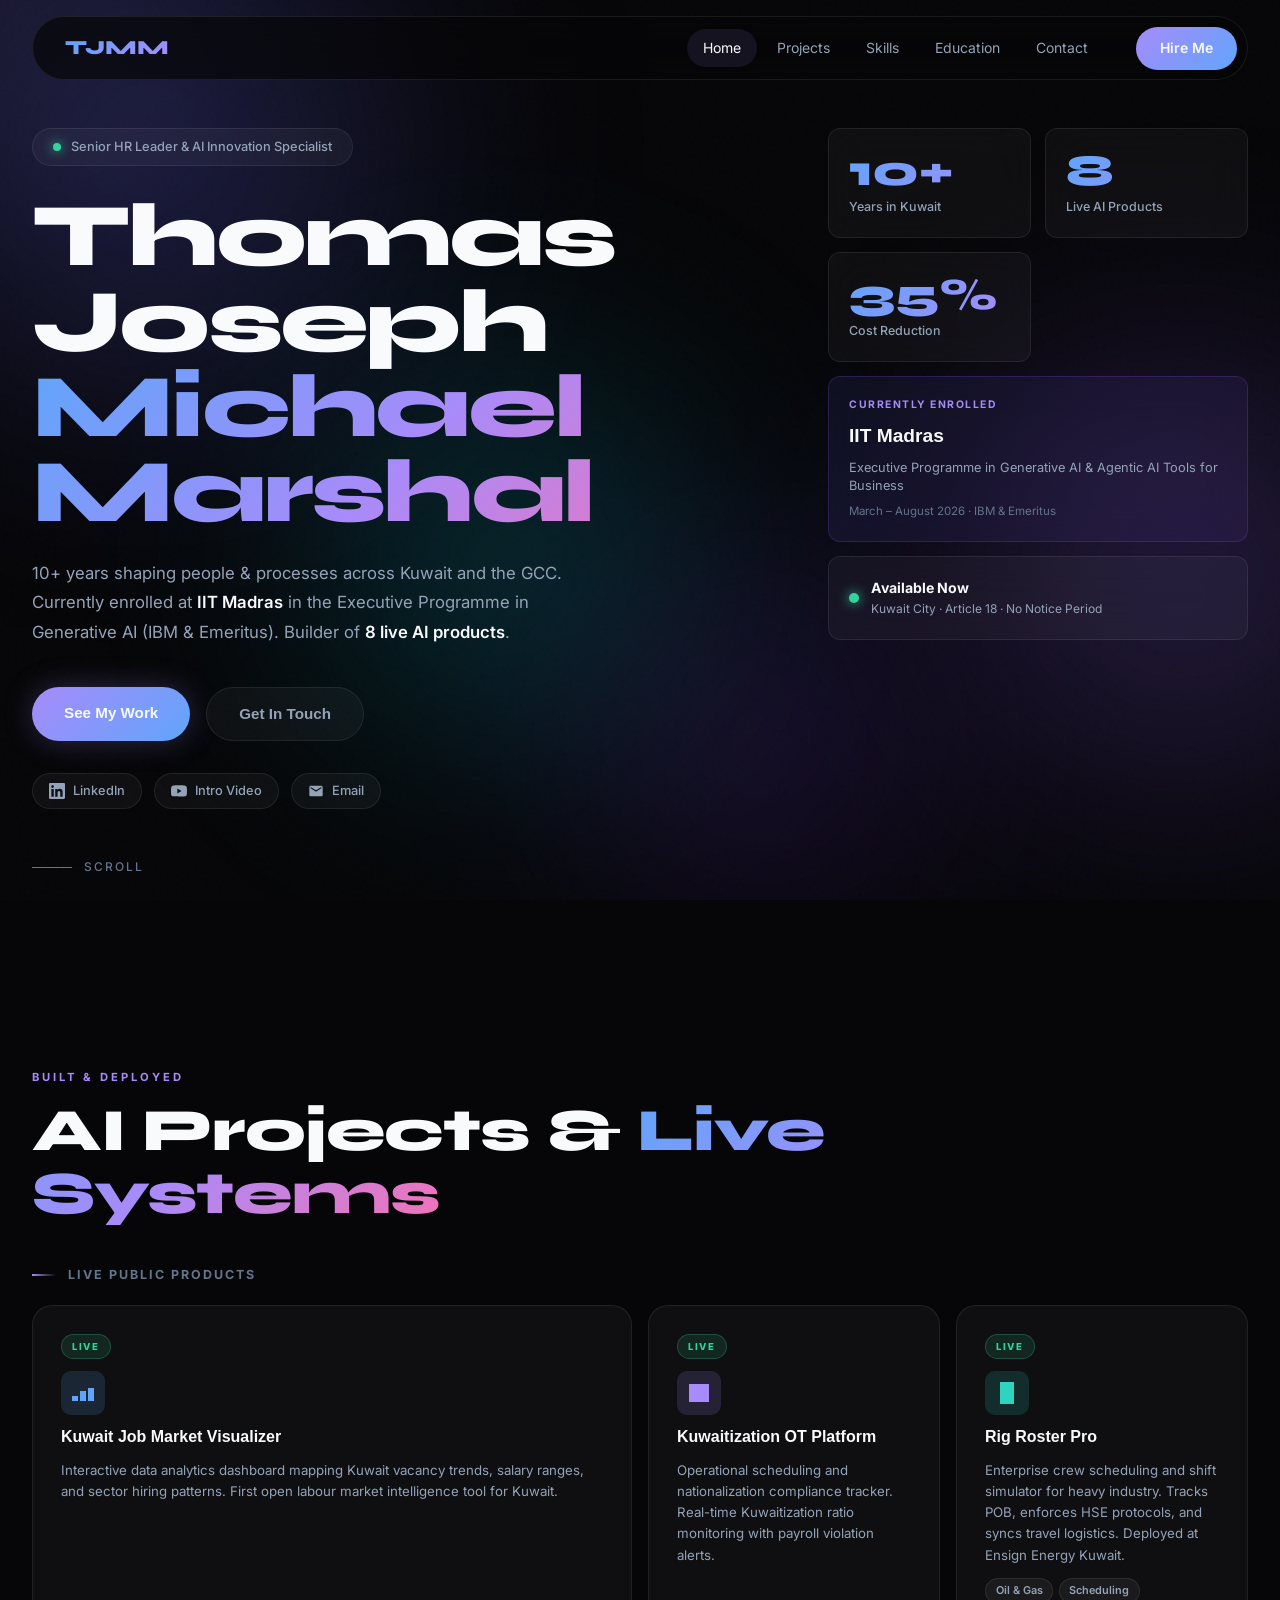
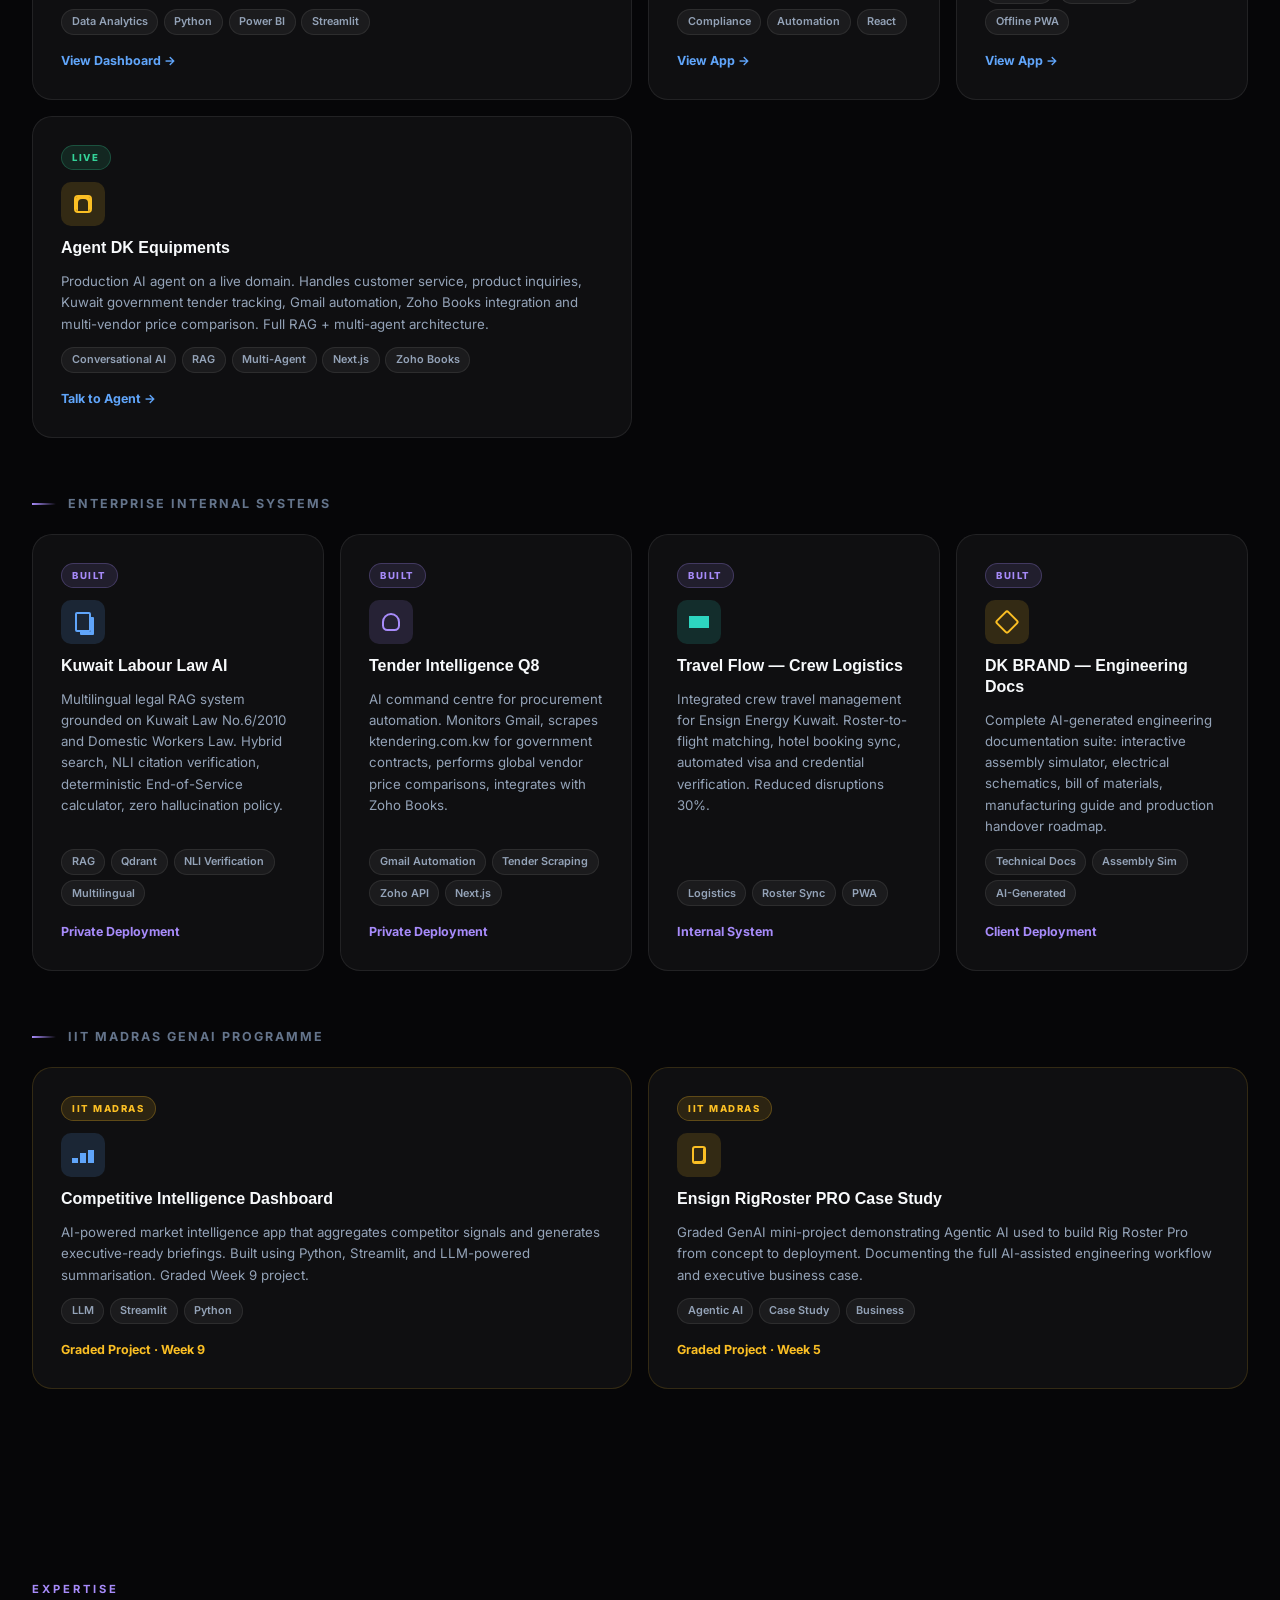
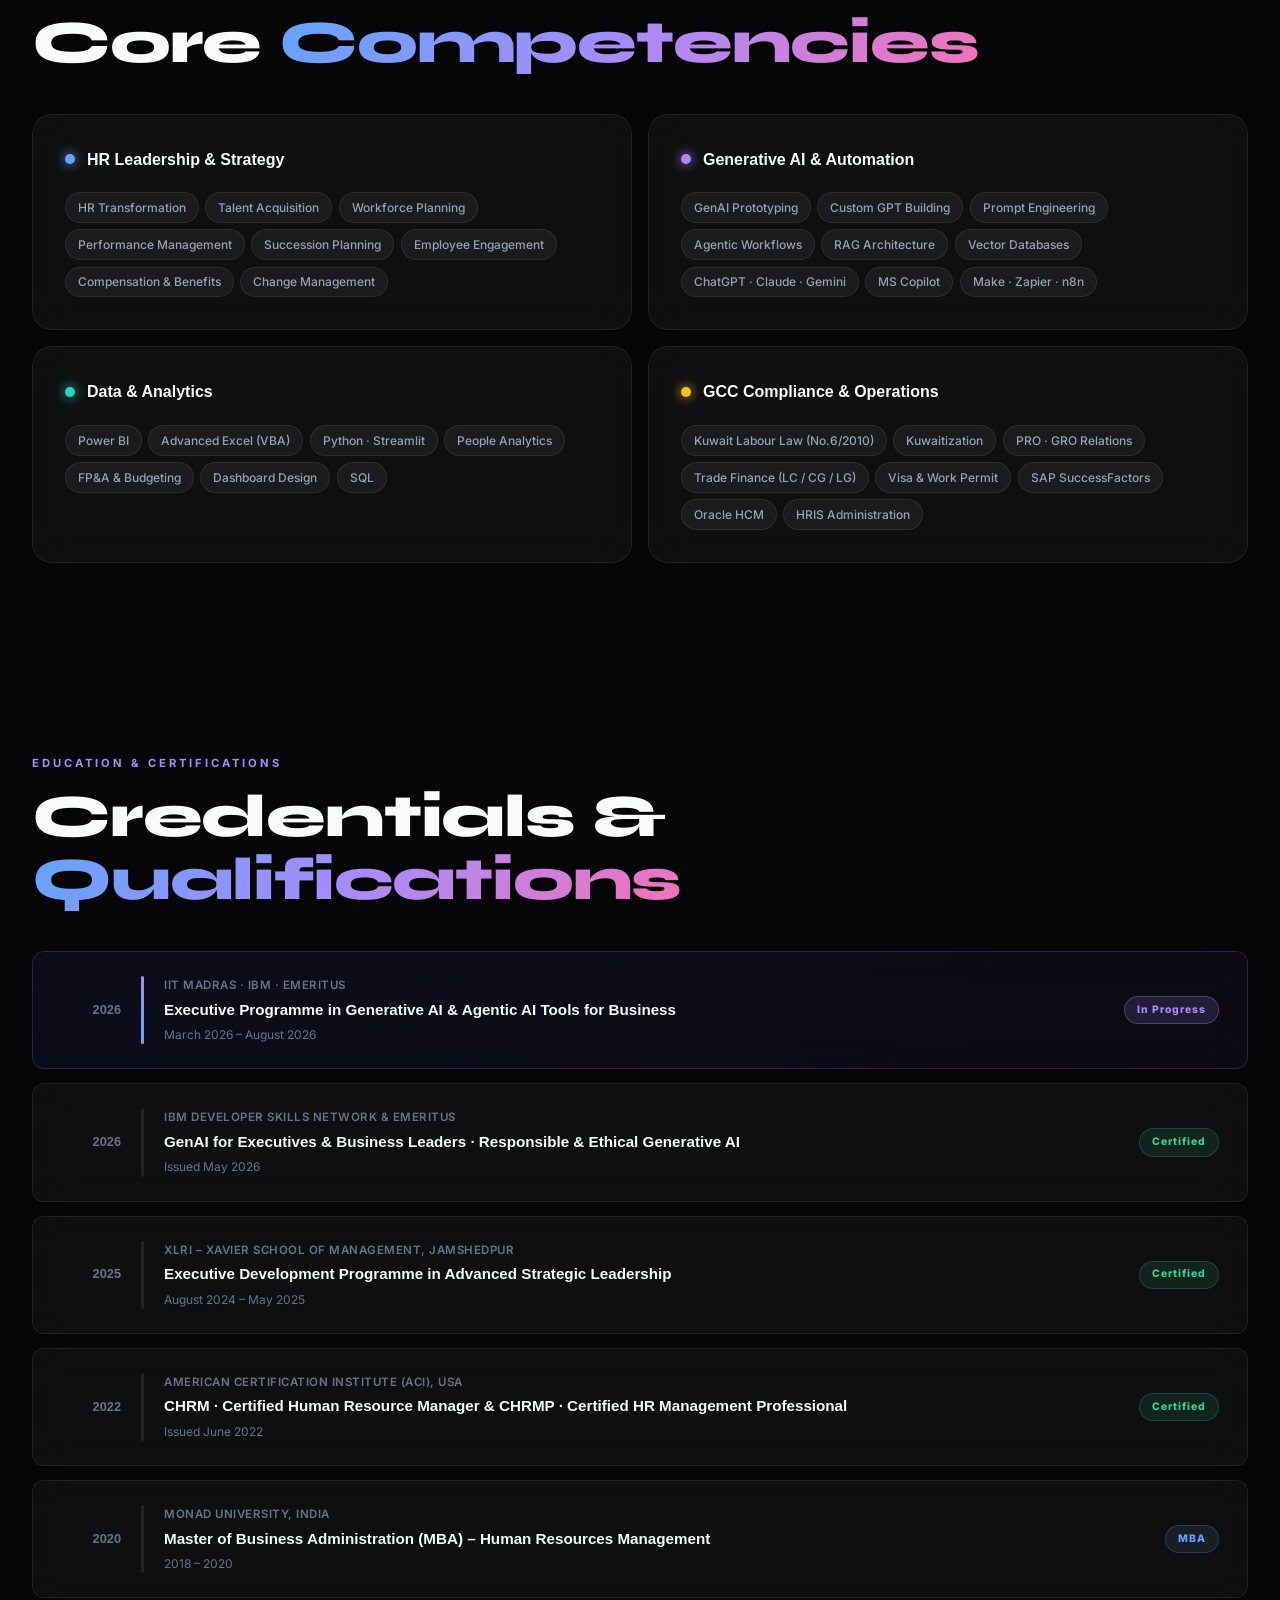
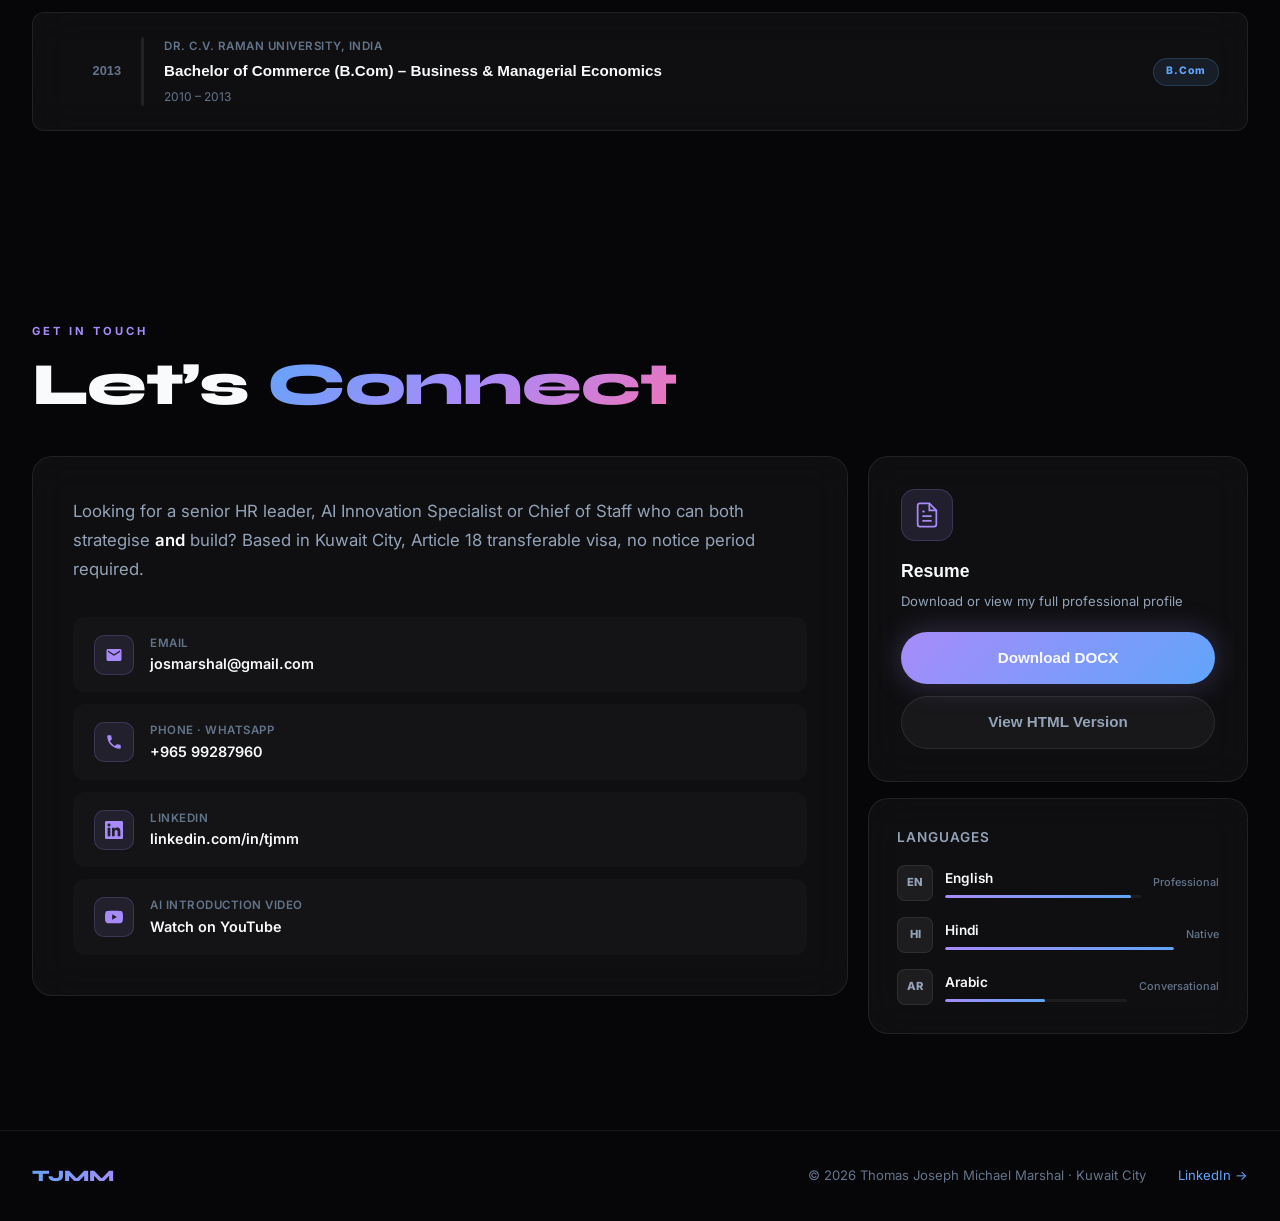
==== commit a89bafd7: "Portfolio v3 - 2026 Bento Grid redesign: Aurora, glass, kinetic typography, CSS icons, zero emojis" ====
--- a/index.html
+++ b/index.html
@@ -1,455 +1,483 @@
-﻿<!DOCTYPE html>
+<!DOCTYPE html>
 <html lang="en">
 <head>
     <meta charset="UTF-8">
     <meta name="viewport" content="width=device-width, initial-scale=1.0">
-    <title>Thomas Joseph Michael Marshal | HR Leader & AI Builder | Kuwait</title>
-    <meta name="description" content="Senior HR Leader & AI Innovation Specialist with 10+ years in Kuwait. Builder of 8 live AI products, RAG systems, and enterprise automation tools. IIT Madras GenAI Programme.">
-    <meta property="og:title" content="Thomas Marshal | HR Director & AI Innovation Specialist | Kuwait">
-    <meta property="og:description" content="Builder of AI agents, data dashboards, RAG legal engines, and enterprise automation tools. Kuwait-based. IIT Madras GenAI Programme.">
+    <title>Thomas Joseph Michael Marshal &mdash; HR Leader &amp; AI Builder</title>
+    <meta name="description" content="Senior HR Leader and AI Innovation Specialist. 10+ years Kuwait. Builder of 8 live AI products. IIT Madras GenAI Programme.">
     <link rel="preconnect" href="https://fonts.googleapis.com">
     <link rel="preconnect" href="https://fonts.gstatic.com" crossorigin>
-    <link href="https://fonts.googleapis.com/css2?family=Inter:wght@300;400;500;600;700;900&family=Space+Grotesk:wght@400;500;600;700;800&display=swap" rel="stylesheet">
+    <link href="https://fonts.googleapis.com/css2?family=Cabinet+Grotesk:wght@400;500;700;800;900&family=Inter:wght@300;400;500;600&family=Syne:wght@700;800&display=swap" rel="stylesheet">
     <link rel="stylesheet" href="style.css">
 </head>
 <body>
 
-    <div class="bg-mesh"></div>
-    <div class="bg-orb orb-1"></div>
-    <div class="bg-orb orb-2"></div>
-    <div class="bg-orb orb-3"></div>
-
-    <!-- ===== NAVIGATION ===== -->
-    <header id="header">
-        <div class="nav-container">
-            <div class="logo"><span class="logo-t">T</span><span class="logo-jmm">JM</span></div>
-            <nav>
-                <a href="#about" class="nav-link">About</a>
-                <a href="#projects" class="nav-link">Projects</a>
-                <a href="#skills" class="nav-link">Skills</a>
-                <a href="#credentials" class="nav-link">Credentials</a>
-                <a href="#contact" class="nav-link">Contact</a>
+    <!-- Cursor spotlight -->
+    <div class="cursor-spotlight" id="spotlight"></div>
+
+    <!-- Aurora background -->
+    <div class="aurora">
+        <div class="aurora-orb a1"></div>
+        <div class="aurora-orb a2"></div>
+        <div class="aurora-orb a3"></div>
+        <div class="aurora-orb a4"></div>
+    </div>
+
+    <!-- Noise overlay -->
+    <div class="noise"></div>
+
+    <!-- ===== NAV ===== -->
+    <header id="nav">
+        <div class="nav-inner">
+            <div class="nav-logo">TJMM</div>
+            <nav class="nav-links">
+                <a href="#hero">Home</a>
+                <a href="#projects">Projects</a>
+                <a href="#skills">Skills</a>
+                <a href="#creds">Education</a>
+                <a href="#contact">Contact</a>
             </nav>
-            <a href="mailto:josmarshal@gmail.com" class="nav-cta">Hire Me</a>
+            <a href="mailto:josmarshal@gmail.com" class="nav-pill">Hire Me</a>
         </div>
     </header>
 
-    <main>
-
-        <!-- ===== HERO ===== -->
-        <section id="about" class="hero">
+    <!-- ===== HERO ===== -->
+    <section id="hero">
+        <div class="hero-wrap">
             <div class="hero-left">
-                <div class="status-badge">
-                    <span class="pulse-dot"></span>
-                    Available ┬À Kuwait City ┬À Article 18 Visa ┬À Immediate Joiner
-                </div>
-
-                <h1>Thomas<br><span class="name-gradient">Marshal</span></h1>
-                <p class="hero-title">Senior HR Leader &amp; AI Innovation Specialist</p>
-                <p class="hero-sub">
-                    10+ years driving people operations, process automation, and GenAI solutions across Kuwait &amp; the GCC. 
-                    Currently completing the <strong>Executive Programme in Generative AI at IIT Madras</strong> (IBM &amp; Emeritus). 
-                    Builder of <strong>8 live AI products</strong> deployed in production.
+                <div class="hero-role-pill">
+                    <span class="live-dot"></span>
+                    Senior HR Leader &amp; AI Innovation Specialist
+                </div>
+
+                <h1 class="hero-name">
+                    <span class="line-reveal">Thomas</span>
+                    <span class="line-reveal delay-1">Joseph</span>
+                    <span class="line-reveal delay-2 accent-stroke">Michael Marshal</span>
+                </h1>
+
+                <p class="hero-copy">
+                    10+ years shaping people &amp; processes across Kuwait and the GCC. 
+                    Currently enrolled at <strong>IIT Madras</strong> in the Executive Programme 
+                    in Generative AI (IBM &amp; Emeritus). Builder of <strong>8 live AI products</strong>.
                 </p>
 
-                <div class="hero-stats">
-                    <div class="stat"><span class="stat-num">10+</span><span class="stat-label">Years Kuwait</span></div>
-                    <div class="stat-divider"></div>
-                    <div class="stat"><span class="stat-num">8</span><span class="stat-label">Live AI Products</span></div>
-                    <div class="stat-divider"></div>
-                    <div class="stat"><span class="stat-num">35%</span><span class="stat-label">Cost Savings</span></div>
-                    <div class="stat-divider"></div>
-                    <div class="stat"><span class="stat-num">100%</span><span class="stat-label">Compliance</span></div>
-                </div>
-
-                <div class="hero-cta">
-                    <a href="#projects" class="btn btn-primary">View My AI Projects</a>
-                    <a href="#contact" class="btn btn-outline">Get In Touch</a>
-                </div>
-
-                <div class="social-row">
-                    <a href="https://www.linkedin.com/in/tjmm/" target="_blank" rel="noopener" class="social-link">
-                        <svg width="18" height="18" viewBox="0 0 24 24" fill="currentColor"><path d="M20.447 20.452h-3.554v-5.569c0-1.328-.027-3.037-1.852-3.037-1.853 0-2.136 1.445-2.136 2.939v5.667H9.351V9h3.414v1.561h.046c.477-.9 1.637-1.85 3.37-1.85 3.601 0 4.267 2.37 4.267 5.455v6.286zM5.337 7.433c-1.144 0-2.063-.926-2.063-2.065 0-1.138.92-2.063 2.063-2.063 1.14 0 2.064.925 2.064 2.063 0 1.139-.925 2.065-2.064 2.065zm1.782 13.019H3.555V9h3.564v11.452zM22.225 0H1.771C.792 0 0 .774 0 1.729v20.542C0 23.227.792 24 1.771 24h20.451C23.2 24 24 23.227 24 22.271V1.729C24 .774 23.2 0 22.222 0h.003z"/></svg>
+                <div class="hero-actions">
+                    <a href="#projects" class="btn-glow">See My Work</a>
+                    <a href="#contact" class="btn-ghost">Get In Touch</a>
+                </div>
+
+                <div class="hero-socials">
+                    <a href="https://www.linkedin.com/in/tjmm/" target="_blank" rel="noopener" class="social-chip">
+                        <svg width="16" height="16" viewBox="0 0 24 24" fill="currentColor"><path d="M20.447 20.452h-3.554v-5.569c0-1.328-.027-3.037-1.852-3.037-1.853 0-2.136 1.445-2.136 2.939v5.667H9.351V9h3.414v1.561h.046c.477-.9 1.637-1.85 3.37-1.85 3.601 0 4.267 2.37 4.267 5.455v6.286zM5.337 7.433c-1.144 0-2.063-.926-2.063-2.065 0-1.138.92-2.063 2.063-2.063 1.14 0 2.064.925 2.064 2.063 0 1.139-.925 2.065-2.064 2.065zm1.782 13.019H3.555V9h3.564v11.452zM22.225 0H1.771C.792 0 0 .774 0 1.729v20.542C0 23.227.792 24 1.771 24h20.451C23.2 24 24 23.227 24 22.271V1.729C24 .774 23.2 0 22.222 0h.003z"/></svg>
                         LinkedIn
                     </a>
-                    <a href="https://www.youtube.com/watch?v=p3p-7w3EgQY" target="_blank" rel="noopener" class="social-link">
-                        <svg width="18" height="18" viewBox="0 0 24 24" fill="currentColor"><path d="M23.498 6.186a3.016 3.016 0 0 0-2.122-2.136C19.505 3.545 12 3.545 12 3.545s-7.505 0-9.377.505A3.017 3.017 0 0 0 .502 6.186C0 8.07 0 12 0 12s0 3.93.502 5.814a3.016 3.016 0 0 0 2.122 2.136c1.871.505 9.376.505 9.376.505s7.505 0 9.377-.505a3.015 3.015 0 0 0 2.122-2.136C24 15.93 24 12 24 12s0-3.93-.502-5.814zM9.545 15.568V8.432L15.818 12l-6.273 3.568z"/></svg>
-                        AI Intro Video
-                    </a>
-                    <a href="mailto:josmarshal@gmail.com" class="social-link">
-                        <svg width="18" height="18" viewBox="0 0 24 24" fill="currentColor"><path d="M20 4H4c-1.1 0-2 .9-2 2v12c0 1.1.9 2 2 2h16c1.1 0 2-.9 2-2V6c0-1.1-.9-2-2-2zm0 4l-8 5-8-5V6l8 5 8-5v2z"/></svg>
-                        Email Me
-                    </a>
-                </div>
-            </div>
-
+                    <a href="https://www.youtube.com/watch?v=p3p-7w3EgQY" target="_blank" rel="noopener" class="social-chip">
+                        <svg width="16" height="16" viewBox="0 0 24 24" fill="currentColor"><path d="M23.498 6.186a3.016 3.016 0 0 0-2.122-2.136C19.505 3.545 12 3.545 12 3.545s-7.505 0-9.377.505A3.017 3.017 0 0 0 .502 6.186C0 8.07 0 12 0 12s0 3.93.502 5.814a3.016 3.016 0 0 0 2.122 2.136c1.871.505 9.376.505 9.376.505s7.505 0 9.377-.505a3.015 3.015 0 0 0 2.122-2.136C24 15.93 24 12 24 12s0-3.93-.502-5.814zM9.545 15.568V8.432L15.818 12l-6.273 3.568z"/></svg>
+                        Intro Video
+                    </a>
+                    <a href="mailto:josmarshal@gmail.com" class="social-chip">
+                        <svg width="16" height="16" viewBox="0 0 24 24" fill="currentColor"><path d="M20 4H4c-1.1 0-2 .9-2 2v12c0 1.1.9 2 2 2h16c1.1 0 2-.9 2-2V6c0-1.1-.9-2-2-2zm0 4l-8 5-8-5V6l8 5 8-5v2z"/></svg>
+                        Email
+                    </a>
+                </div>
+            </div>
+
+            <!-- Stats bento mini-grid -->
             <div class="hero-right">
-                <div class="hero-card">
-                    <div class="card-label">CURRENTLY ENROLLED</div>
-                    <p class="card-detail">­ƒÄô IIT Madras ┬À Executive Programme in Generative AI &amp; Agentic AI Tools for Business (IBM &amp; Emeritus) ÔÇö MarchÔÇôAugust 2026</p>
-                    <div class="card-divider"></div>
-                    <div class="card-label">BASED IN</div>
-                    <p class="card-detail">­ƒôì Kuwait City, Kuwait</p>
-                    <div class="card-divider"></div>
-                    <div class="card-label">OPEN TO</div>
-                    <p class="card-detail">­ƒÜÇ HR Leadership ┬À AI Innovation ┬À Chief of Staff ┬À Operations Strategy ┬À GCC &amp; International</p>
-                    <div class="card-divider"></div>
-                    <div class="card-label">CERTIFICATIONS</div>
-                    <div class="certs-row">
-                        <span class="cert-badge">CHRM</span>
-                        <span class="cert-badge">CHRMP</span>
-                        <span class="cert-badge">IBM GenAI</span>
-                        <span class="cert-badge">XLRI Strategy</span>
+                <div class="stat-card glass">
+                    <span class="stat-big">10+</span>
+                    <span class="stat-desc">Years in Kuwait</span>
+                </div>
+                <div class="stat-card glass">
+                    <span class="stat-big">8</span>
+                    <span class="stat-desc">Live AI Products</span>
+                </div>
+                <div class="stat-card glass">
+                    <span class="stat-big">35%</span>
+                    <span class="stat-desc">Cost Reduction</span>
+                </div>
+                <div class="stat-card glass highlight">
+                    <span class="stat-tag">Currently Enrolled</span>
+                    <span class="stat-school">IIT Madras</span>
+                    <span class="stat-prog">Executive Programme in Generative AI &amp; Agentic AI Tools for Business</span>
+                    <span class="stat-dates">March &ndash; August 2026 &middot; IBM &amp; Emeritus</span>
+                </div>
+                <div class="stat-card glass avail-card">
+                    <span class="avail-dot"></span>
+                    <div>
+                        <strong>Available Now</strong>
+                        <p>Kuwait City &middot; Article 18 &middot; No Notice Period</p>
                     </div>
                 </div>
             </div>
-        </section>
-
-        <!-- ===== AI PROJECTS ===== -->
-        <section id="projects" class="projects-section">
-            <div class="section-intro">
-                <span class="section-badge">BUILT &amp; DEPLOYED IN PRODUCTION</span>
-                <h2 class="section-heading">AI Projects &amp; <span class="text-gradient">Live Innovations</span></h2>
-                <p class="section-sub">Eight production-ready AI tools, data platforms, and enterprise systems I personally designed and deployed to solve real operational challenges ÔÇö most built from scratch using GenAI tools.</p>
-            </div>
-
-            <!-- Category: Live Public Products -->
-            <div class="cat-label">­ƒîÉ Live Public Products</div>
-            <div class="projects-grid">
-
-                <a href="https://josmarshal.github.io/kuwait-job-market-visualizer/" target="_blank" rel="noopener" class="project-card" id="proj-1">
-                    <div class="proj-header">
-                        <div class="proj-icon">­ƒôè</div>
-                        <div class="proj-live-badge">LIVE</div>
+        </div>
+
+        <!-- Scroll cue -->
+        <div class="scroll-cue">
+            <div class="scroll-line"></div>
+            <span>Scroll</span>
+        </div>
+    </section>
+
+    <!-- ===== PROJECTS ===== -->
+    <section id="projects">
+        <div class="section-label">Built &amp; Deployed</div>
+        <h2 class="section-title">AI Projects &amp; <span class="grad-text">Live Systems</span></h2>
+
+        <!-- Live products -->
+        <p class="cat-head">Live Public Products</p>
+        <div class="bento-grid">
+
+            <!-- Large card -->
+            <a href="https://josmarshal.github.io/kuwait-job-market-visualizer/" target="_blank" rel="noopener" class="bento-card bento-large">
+                <div class="bento-badge live">LIVE</div>
+                <div class="bento-icon-wrap icon-chart"></div>
+                <h3>Kuwait Job Market Visualizer</h3>
+                <p>Interactive data analytics dashboard mapping Kuwait vacancy trends, salary ranges, and sector hiring patterns. First open labour market intelligence tool for Kuwait.</p>
+                <div class="bento-tags">
+                    <span>Data Analytics</span><span>Python</span><span>Power BI</span><span>Streamlit</span>
+                </div>
+                <div class="bento-link">View Dashboard &rarr;</div>
+            </a>
+
+            <!-- Standard card -->
+            <a href="https://kuwaitization-otplatform.netlify.app/" target="_blank" rel="noopener" class="bento-card">
+                <div class="bento-badge live">LIVE</div>
+                <div class="bento-icon-wrap icon-factory"></div>
+                <h3>Kuwaitization OT Platform</h3>
+                <p>Operational scheduling and nationalization compliance tracker. Real-time Kuwaitization ratio monitoring with payroll violation alerts.</p>
+                <div class="bento-tags"><span>Compliance</span><span>Automation</span><span>React</span></div>
+                <div class="bento-link">View App &rarr;</div>
+            </a>
+
+            <a href="https://rigrosterpro.netlify.app/" target="_blank" rel="noopener" class="bento-card">
+                <div class="bento-badge live">LIVE</div>
+                <div class="bento-icon-wrap icon-rig"></div>
+                <h3>Rig Roster Pro</h3>
+                <p>Enterprise crew scheduling and shift simulator for heavy industry. Tracks POB, enforces HSE protocols, and syncs travel logistics. Deployed at Ensign Energy Kuwait.</p>
+                <div class="bento-tags"><span>Oil &amp; Gas</span><span>Scheduling</span><span>Offline PWA</span></div>
+                <div class="bento-link">View App &rarr;</div>
+            </a>
+
+            <!-- Wide card -->
+            <a href="https://agent.dk-equipments.com/" target="_blank" rel="noopener" class="bento-card bento-wide">
+                <div class="bento-badge live">LIVE</div>
+                <div class="bento-icon-wrap icon-bot"></div>
+                <h3>Agent DK Equipments</h3>
+                <p>Production AI agent on a live domain. Handles customer service, product inquiries, Kuwait government tender tracking, Gmail automation, Zoho Books integration and multi-vendor price comparison. Full RAG + multi-agent architecture.</p>
+                <div class="bento-tags"><span>Conversational AI</span><span>RAG</span><span>Multi-Agent</span><span>Next.js</span><span>Zoho Books</span></div>
+                <div class="bento-link">Talk to Agent &rarr;</div>
+            </a>
+
+        </div>
+
+        <!-- Enterprise systems -->
+        <p class="cat-head" style="margin-top:3.5rem;">Enterprise Internal Systems</p>
+        <div class="bento-grid">
+
+            <div class="bento-card no-click">
+                <div class="bento-badge built">BUILT</div>
+                <div class="bento-icon-wrap icon-law"></div>
+                <h3>Kuwait Labour Law AI</h3>
+                <p>Multilingual legal RAG system grounded on Kuwait Law No.6/2010 and Domestic Workers Law. Hybrid search, NLI citation verification, deterministic End-of-Service calculator, zero hallucination policy.</p>
+                <div class="bento-tags"><span>RAG</span><span>Qdrant</span><span>NLI Verification</span><span>Multilingual</span></div>
+                <div class="bento-link" style="color:var(--purple);">Private Deployment</div>
+            </div>
+
+            <div class="bento-card no-click">
+                <div class="bento-badge built">BUILT</div>
+                <div class="bento-icon-wrap icon-brain"></div>
+                <h3>Tender Intelligence Q8</h3>
+                <p>AI command centre for procurement automation. Monitors Gmail, scrapes ktendering.com.kw for government contracts, performs global vendor price comparisons, integrates with Zoho Books.</p>
+                <div class="bento-tags"><span>Gmail Automation</span><span>Tender Scraping</span><span>Zoho API</span><span>Next.js</span></div>
+                <div class="bento-link" style="color:var(--purple);">Private Deployment</div>
+            </div>
+
+            <div class="bento-card no-click">
+                <div class="bento-badge built">BUILT</div>
+                <div class="bento-icon-wrap icon-plane"></div>
+                <h3>Travel Flow &mdash; Crew Logistics</h3>
+                <p>Integrated crew travel management for Ensign Energy Kuwait. Roster-to-flight matching, hotel booking sync, automated visa and credential verification. Reduced disruptions 30%.</p>
+                <div class="bento-tags"><span>Logistics</span><span>Roster Sync</span><span>PWA</span></div>
+                <div class="bento-link" style="color:var(--purple);">Internal System</div>
+            </div>
+
+            <div class="bento-card no-click">
+                <div class="bento-badge built">BUILT</div>
+                <div class="bento-icon-wrap icon-tools"></div>
+                <h3>DK BRAND &mdash; Engineering Docs</h3>
+                <p>Complete AI-generated engineering documentation suite: interactive assembly simulator, electrical schematics, bill of materials, manufacturing guide and production handover roadmap.</p>
+                <div class="bento-tags"><span>Technical Docs</span><span>Assembly Sim</span><span>AI-Generated</span></div>
+                <div class="bento-link" style="color:var(--purple);">Client Deployment</div>
+            </div>
+
+        </div>
+
+        <!-- IIT Projects -->
+        <p class="cat-head" style="margin-top:3.5rem;">IIT Madras GenAI Programme</p>
+        <div class="bento-grid two-col">
+
+            <div class="bento-card no-click iit-card">
+                <div class="bento-badge iit">IIT MADRAS</div>
+                <div class="bento-icon-wrap icon-chart"></div>
+                <h3>Competitive Intelligence Dashboard</h3>
+                <p>AI-powered market intelligence app that aggregates competitor signals and generates executive-ready briefings. Built using Python, Streamlit, and LLM-powered summarisation. Graded Week 9 project.</p>
+                <div class="bento-tags"><span>LLM</span><span>Streamlit</span><span>Python</span></div>
+                <div class="bento-link" style="color:var(--gold);">Graded Project &middot; Week 9</div>
+            </div>
+
+            <div class="bento-card no-click iit-card">
+                <div class="bento-badge iit">IIT MADRAS</div>
+                <div class="bento-icon-wrap icon-doc"></div>
+                <h3>Ensign RigRoster PRO Case Study</h3>
+                <p>Graded GenAI mini-project demonstrating Agentic AI used to build Rig Roster Pro from concept to deployment. Documenting the full AI-assisted engineering workflow and executive business case.</p>
+                <div class="bento-tags"><span>Agentic AI</span><span>Case Study</span><span>Business</span></div>
+                <div class="bento-link" style="color:var(--gold);">Graded Project &middot; Week 5</div>
+            </div>
+
+        </div>
+    </section>
+
+    <!-- ===== SKILLS ===== -->
+    <section id="skills">
+        <div class="section-label">Expertise</div>
+        <h2 class="section-title">Core <span class="grad-text">Competencies</span></h2>
+
+        <div class="skills-bento">
+
+            <div class="skill-block glass">
+                <div class="skill-head">
+                    <div class="skill-dot dot-blue"></div>
+                    <h3>HR Leadership &amp; Strategy</h3>
+                </div>
+                <div class="pill-row">
+                    <span>HR Transformation</span><span>Talent Acquisition</span><span>Workforce Planning</span>
+                    <span>Performance Management</span><span>Succession Planning</span><span>Employee Engagement</span>
+                    <span>Compensation &amp; Benefits</span><span>Change Management</span>
+                </div>
+            </div>
+
+            <div class="skill-block glass">
+                <div class="skill-head">
+                    <div class="skill-dot dot-purple"></div>
+                    <h3>Generative AI &amp; Automation</h3>
+                </div>
+                <div class="pill-row">
+                    <span>GenAI Prototyping</span><span>Custom GPT Building</span><span>Prompt Engineering</span>
+                    <span>Agentic Workflows</span><span>RAG Architecture</span><span>Vector Databases</span>
+                    <span>ChatGPT &middot; Claude &middot; Gemini</span><span>MS Copilot</span>
+                    <span>Make &middot; Zapier &middot; n8n</span>
+                </div>
+            </div>
+
+            <div class="skill-block glass">
+                <div class="skill-head">
+                    <div class="skill-dot dot-teal"></div>
+                    <h3>Data &amp; Analytics</h3>
+                </div>
+                <div class="pill-row">
+                    <span>Power BI</span><span>Advanced Excel (VBA)</span><span>Python &middot; Streamlit</span>
+                    <span>People Analytics</span><span>FP&amp;A &amp; Budgeting</span>
+                    <span>Dashboard Design</span><span>SQL</span>
+                </div>
+            </div>
+
+            <div class="skill-block glass">
+                <div class="skill-head">
+                    <div class="skill-dot dot-gold"></div>
+                    <h3>GCC Compliance &amp; Operations</h3>
+                </div>
+                <div class="pill-row">
+                    <span>Kuwait Labour Law (No.6/2010)</span><span>Kuwaitization</span>
+                    <span>PRO &middot; GRO Relations</span><span>Trade Finance (LC / CG / LG)</span>
+                    <span>Visa &amp; Work Permit</span><span>SAP SuccessFactors</span>
+                    <span>Oracle HCM</span><span>HRIS Administration</span>
+                </div>
+            </div>
+
+        </div>
+    </section>
+
+    <!-- ===== CREDENTIALS ===== -->
+    <section id="creds">
+        <div class="section-label">Education &amp; Certifications</div>
+        <h2 class="section-title">Credentials &amp; <span class="grad-text">Qualifications</span></h2>
+
+        <div class="creds-stack">
+
+            <div class="cred-row featured glass">
+                <div class="cred-yr">2026</div>
+                <div class="cred-bar active-bar"></div>
+                <div class="cred-info">
+                    <div class="cred-school">IIT Madras &middot; IBM &middot; Emeritus</div>
+                    <div class="cred-name">Executive Programme in Generative AI &amp; Agentic AI Tools for Business</div>
+                    <div class="cred-meta">March 2026 &ndash; August 2026</div>
+                </div>
+                <span class="cred-pill in-prog">In Progress</span>
+            </div>
+
+            <div class="cred-row glass">
+                <div class="cred-yr">2026</div>
+                <div class="cred-bar"></div>
+                <div class="cred-info">
+                    <div class="cred-school">IBM Developer Skills Network &amp; Emeritus</div>
+                    <div class="cred-name">GenAI for Executives &amp; Business Leaders &middot; Responsible &amp; Ethical Generative AI</div>
+                    <div class="cred-meta">Issued May 2026</div>
+                </div>
+                <span class="cred-pill cert">Certified</span>
+            </div>
+
+            <div class="cred-row glass">
+                <div class="cred-yr">2025</div>
+                <div class="cred-bar"></div>
+                <div class="cred-info">
+                    <div class="cred-school">XLRI &ndash; Xavier School of Management, Jamshedpur</div>
+                    <div class="cred-name">Executive Development Programme in Advanced Strategic Leadership</div>
+                    <div class="cred-meta">August 2024 &ndash; May 2025</div>
+                </div>
+                <span class="cred-pill cert">Certified</span>
+            </div>
+
+            <div class="cred-row glass">
+                <div class="cred-yr">2022</div>
+                <div class="cred-bar"></div>
+                <div class="cred-info">
+                    <div class="cred-school">American Certification Institute (ACI), USA</div>
+                    <div class="cred-name">CHRM &middot; Certified Human Resource Manager &amp; CHRMP &middot; Certified HR Management Professional</div>
+                    <div class="cred-meta">Issued June 2022</div>
+                </div>
+                <span class="cred-pill cert">Certified</span>
+            </div>
+
+            <div class="cred-row glass">
+                <div class="cred-yr">2020</div>
+                <div class="cred-bar"></div>
+                <div class="cred-info">
+                    <div class="cred-school">Monad University, India</div>
+                    <div class="cred-name">Master of Business Administration (MBA) &ndash; Human Resources Management</div>
+                    <div class="cred-meta">2018 &ndash; 2020</div>
+                </div>
+                <span class="cred-pill degree">MBA</span>
+            </div>
+
+            <div class="cred-row glass">
+                <div class="cred-yr">2013</div>
+                <div class="cred-bar"></div>
+                <div class="cred-info">
+                    <div class="cred-school">Dr. C.V. Raman University, India</div>
+                    <div class="cred-name">Bachelor of Commerce (B.Com) &ndash; Business &amp; Managerial Economics</div>
+                    <div class="cred-meta">2010 &ndash; 2013</div>
+                </div>
+                <span class="cred-pill degree">B.Com</span>
+            </div>
+
+        </div>
+    </section>
+
+    <!-- ===== CONTACT ===== -->
+    <section id="contact">
+        <div class="section-label">Get In Touch</div>
+        <h2 class="section-title">Let&rsquo;s <span class="grad-text">Connect</span></h2>
+
+        <div class="contact-bento">
+
+            <div class="contact-main glass">
+                <p class="contact-copy">
+                    Looking for a senior HR leader, AI Innovation Specialist or Chief of Staff who can both strategise <em>and</em> build?
+                    Based in Kuwait City, Article 18 transferable visa, no notice period required.
+                </p>
+
+                <div class="contact-items">
+                    <a href="mailto:josmarshal@gmail.com" class="contact-row">
+                        <div class="contact-icon-box">
+                            <svg width="18" height="18" viewBox="0 0 24 24" fill="currentColor"><path d="M20 4H4c-1.1 0-2 .9-2 2v12c0 1.1.9 2 2 2h16c1.1 0 2-.9 2-2V6c0-1.1-.9-2-2-2zm0 4l-8 5-8-5V6l8 5 8-5v2z"/></svg>
+                        </div>
+                        <div>
+                            <div class="c-label">Email</div>
+                            <div class="c-val">josmarshal@gmail.com</div>
+                        </div>
+                    </a>
+                    <a href="tel:+96599287960" class="contact-row">
+                        <div class="contact-icon-box">
+                            <svg width="18" height="18" viewBox="0 0 24 24" fill="currentColor"><path d="M6.6 10.8c1.4 2.8 3.8 5.1 6.6 6.6l2.2-2.2c.3-.3.7-.4 1-.2 1.1.4 2.3.6 3.6.6.6 0 1 .4 1 1V20c0 .6-.4 1-1 1-9.4 0-17-7.6-17-17 0-.6.4-1 1-1h3.5c.6 0 1 .4 1 1 0 1.3.2 2.5.6 3.6.1.3 0 .7-.2 1L6.6 10.8z"/></svg>
+                        </div>
+                        <div>
+                            <div class="c-label">Phone &middot; WhatsApp</div>
+                            <div class="c-val">+965 99287960</div>
+                        </div>
+                    </a>
+                    <a href="https://www.linkedin.com/in/tjmm/" target="_blank" rel="noopener" class="contact-row">
+                        <div class="contact-icon-box">
+                            <svg width="18" height="18" viewBox="0 0 24 24" fill="currentColor"><path d="M20.447 20.452h-3.554v-5.569c0-1.328-.027-3.037-1.852-3.037-1.853 0-2.136 1.445-2.136 2.939v5.667H9.351V9h3.414v1.561h.046c.477-.9 1.637-1.85 3.37-1.85 3.601 0 4.267 2.37 4.267 5.455v6.286zM5.337 7.433c-1.144 0-2.063-.926-2.063-2.065 0-1.138.92-2.063 2.063-2.063 1.14 0 2.064.925 2.064 2.063 0 1.139-.925 2.065-2.064 2.065zm1.782 13.019H3.555V9h3.564v11.452zM22.225 0H1.771C.792 0 0 .774 0 1.729v20.542C0 23.227.792 24 1.771 24h20.451C23.2 24 24 23.227 24 22.271V1.729C24 .774 23.2 0 22.222 0h.003z"/></svg>
+                        </div>
+                        <div>
+                            <div class="c-label">LinkedIn</div>
+                            <div class="c-val">linkedin.com/in/tjmm</div>
+                        </div>
+                    </a>
+                    <a href="https://www.youtube.com/watch?v=p3p-7w3EgQY" target="_blank" rel="noopener" class="contact-row">
+                        <div class="contact-icon-box">
+                            <svg width="18" height="18" viewBox="0 0 24 24" fill="currentColor"><path d="M23.498 6.186a3.016 3.016 0 0 0-2.122-2.136C19.505 3.545 12 3.545 12 3.545s-7.505 0-9.377.505A3.017 3.017 0 0 0 .502 6.186C0 8.07 0 12 0 12s0 3.93.502 5.814a3.016 3.016 0 0 0 2.122 2.136c1.871.505 9.376.505 9.376.505s7.505 0 9.377-.505a3.015 3.015 0 0 0 2.122-2.136C24 15.93 24 12 24 12s0-3.93-.502-5.814zM9.545 15.568V8.432L15.818 12l-6.273 3.568z"/></svg>
+                        </div>
+                        <div>
+                            <div class="c-label">AI Introduction Video</div>
+                            <div class="c-val">Watch on YouTube</div>
+                        </div>
+                    </a>
+                </div>
+            </div>
+
+            <div class="contact-side">
+                <div class="resume-card glass">
+                    <div class="resume-icon-wrap">
+                        <svg width="28" height="28" viewBox="0 0 24 24" fill="none" stroke="currentColor" stroke-width="1.5"><path d="M14 2H6a2 2 0 0 0-2 2v16a2 2 0 0 0 2 2h12a2 2 0 0 0 2-2V8z"/><polyline points="14,2 14,8 20,8"/><line x1="16" y1="13" x2="8" y2="13"/><line x1="16" y1="17" x2="8" y2="17"/><line x1="10" y1="9" x2="8" y2="9"/></svg>
                     </div>
-                    <h3 class="proj-title">Kuwait Job Market Visualizer</h3>
-                    <p class="proj-desc">Interactive data analytics dashboard mapping Kuwait vacancy trends, salary ranges, sector hiring patterns and Kuwaitization compliance rates. First-of-its-kind open labour market intelligence tool for Kuwait.</p>
-                    <div class="proj-tags">
-                        <span>Data Analytics</span><span>Python</span><span>Power BI</span><span>Streamlit</span>
+                    <h3>Resume</h3>
+                    <p>Download or view my full professional profile</p>
+                    <a href="Thomas_Joseph_Michael_Marshal_Resume.docx" download class="btn-glow" style="display:block;text-align:center;margin-bottom:.75rem;">Download DOCX</a>
+                    <a href="Thomas_Joseph_Michael_Marshal_Resume.html" target="_blank" class="btn-ghost" style="display:block;text-align:center;">View HTML Version</a>
+                </div>
+
+                <div class="lang-card glass">
+                    <h3 style="font-size:.85rem;color:var(--text-2);font-weight:600;margin-bottom:1rem;text-transform:uppercase;letter-spacing:1px;">Languages</h3>
+                    <div class="lang-list">
+                        <div class="lang-entry">
+                            <span class="lang-code">EN</span>
+                            <div>
+                                <div class="lang-name">English</div>
+                                <div class="lang-bar"><div class="lang-fill" style="width:95%"></div></div>
+                            </div>
+                            <span class="lang-lvl">Professional</span>
+                        </div>
+                        <div class="lang-entry">
+                            <span class="lang-code">HI</span>
+                            <div>
+                                <div class="lang-name">Hindi</div>
+                                <div class="lang-bar"><div class="lang-fill" style="width:100%"></div></div>
+                            </div>
+                            <span class="lang-lvl">Native</span>
+                        </div>
+                        <div class="lang-entry">
+                            <span class="lang-code">AR</span>
+                            <div>
+                                <div class="lang-name">Arabic</div>
+                                <div class="lang-bar"><div class="lang-fill" style="width:55%"></div></div>
+                            </div>
+                            <span class="lang-lvl">Conversational</span>
+                        </div>
                     </div>
-                    <div class="proj-footer"><span class="proj-link">View Live Dashboard ÔåÆ</span></div>
-                </a>
-
-                <a href="https://kuwaitization-otplatform.netlify.app/" target="_blank" rel="noopener" class="project-card" id="proj-2">
-                    <div class="proj-header">
-                        <div class="proj-icon">­ƒÅ¡</div>
-                        <div class="proj-live-badge">LIVE</div>
-                    </div>
-                    <h3 class="proj-title">Kuwaitization OT Platform</h3>
-                    <p class="proj-desc">Custom operational scheduling and nationalization compliance tracking tool. Automates overtime allocation workflows, tracks Kuwaitization ratios in real-time, and flags violations before payroll cut-off.</p>
-                    <div class="proj-tags">
-                        <span>Workflow Automation</span><span>Compliance</span><span>Nationalization</span><span>React</span>
-                    </div>
-                    <div class="proj-footer"><span class="proj-link">View Live App ÔåÆ</span></div>
-                </a>
-
-                <a href="https://rigrosterpro.netlify.app/" target="_blank" rel="noopener" class="project-card" id="proj-3">
-                    <div class="proj-header">
-                        <div class="proj-icon">­ƒøó´©Å</div>
-                        <div class="proj-live-badge">LIVE</div>
-                    </div>
-                    <h3 class="proj-title">Rig Roster Pro</h3>
-                    <p class="proj-desc">Enterprise-grade crew scheduling and shift allocation simulator for heavy industry. Tracks Personnel on Board (POB), eliminates rotation conflicts, enforces HSE crew-change protocols, and syncs travel logistics. Used at Ensign Energy Kuwait.</p>
-                    <div class="proj-tags">
-                        <span>Crew Scheduling</span><span>Oil &amp; Gas</span><span>Resource Planning</span><span>Offline PWA</span>
-                    </div>
-                    <div class="proj-footer"><span class="proj-link">View Live App ÔåÆ</span></div>
-                </a>
-
-                <a href="https://agent.dk-equipments.com/" target="_blank" rel="noopener" class="project-card" id="proj-4">
-                    <div class="proj-header">
-                        <div class="proj-icon">­ƒñû</div>
-                        <div class="proj-live-badge">LIVE</div>
-                    </div>
-                    <h3 class="proj-title">Agent DK Equipments</h3>
-                    <p class="proj-desc">Production AI agent deployed on a live domain. Handles customer service, product inquiries, tender tracking from ktendering.com.kw, Gmail automation, Zoho Books integration, and global vendor price comparison. Full RAG + multi-agent architecture.</p>
-                    <div class="proj-tags">
-                        <span>Conversational AI</span><span>RAG</span><span>Multi-Agent</span><span>Next.js</span>
-                    </div>
-                    <div class="proj-footer"><span class="proj-link">Talk to the Agent ÔåÆ</span></div>
-                </a>
-
-            </div>
-
-            <!-- Category: Enterprise Internal Systems -->
-            <div class="cat-label" style="margin-top:3rem;">­ƒÅó Enterprise Internal Systems</div>
-            <div class="projects-grid">
-
-                <div class="project-card no-link" id="proj-5">
-                    <div class="proj-header">
-                        <div class="proj-icon">ÔÜû´©Å</div>
-                        <div class="proj-live-badge built">BUILT</div>
-                    </div>
-                    <h3 class="proj-title">Kuwait Labour Law AI (RAG System)</h3>
-                    <p class="proj-desc">Production-ready multilingual legal RAG system grounded on Kuwait Law No. 6 of 2010 and Domestic Workers Law. Features Hybrid Search (Dense + BM25), NLI citation verification, deterministic End-of-Service calculator engine, and hallucination-zero policy. Supports English, Arabic, Hindi and more.</p>
-                    <div class="proj-tags">
-                        <span>RAG Architecture</span><span>Qdrant Vector DB</span><span>NLI Verification</span><span>Legal AI</span><span>Multilingual</span>
-                    </div>
-                    <div class="proj-footer"><span class="proj-link" style="color:var(--purple);">Private Deployment</span></div>
-                </div>
-
-                <div class="project-card no-link" id="proj-6">
-                    <div class="proj-header">
-                        <div class="proj-icon">­ƒºá</div>
-                        <div class="proj-live-badge built">BUILT</div>
-                    </div>
-                    <h3 class="proj-title">Tender Intelligence Q8 (AI Agent Platform)</h3>
-                    <p class="proj-desc">Strategic AI command centre for procurement automation. Monitors Gmail for sales leads and auto-drafts replies, scrapes Kuwait government tender portals, performs multi-vendor global price comparisons (Local, UAE, China, Europe), and integrates with Zoho Books for quote generation.</p>
-                    <div class="proj-tags">
-                        <span>Gmail Automation</span><span>Tender Scraping</span><span>Zoho Books API</span><span>Procurement AI</span><span>Next.js</span>
-                    </div>
-                    <div class="proj-footer"><span class="proj-link" style="color:var(--purple);">Private Deployment</span></div>
-                </div>
-
-                <div class="project-card no-link" id="proj-7">
-                    <div class="proj-header">
-                        <div class="proj-icon">Ô£ê´©Å</div>
-                        <div class="proj-live-badge built">BUILT</div>
-                    </div>
-                    <h3 class="proj-title">Travel Flow ÔÇö Crew Logistics Engine</h3>
-                    <p class="proj-desc">Integrated crew travel management system built for Ensign Energy Kuwait. Matches crew rosters to flight schedules, hotel bookings, and site transfers. Verifies passports, visas, and safety credentials automatically. Reduced travel disruptions by 30% and eliminated manual booking coordination.</p>
-                    <div class="proj-tags">
-                        <span>Logistics Automation</span><span>Roster Sync</span><span>Oil &amp; Gas HR</span><span>Offline PWA</span>
-                    </div>
-                    <div class="proj-footer"><span class="proj-link" style="color:var(--purple);">Internal System</span></div>
-                </div>
-
-                <div class="project-card no-link" id="proj-8">
-                    <div class="proj-header">
-                        <div class="proj-icon">­ƒöº</div>
-                        <div class="proj-live-badge built">BUILT</div>
-                    </div>
-                    <h3 class="proj-title">DK BRAND Equipments ÔÇö Engineering Knowledge System</h3>
-                    <p class="proj-desc">Complete engineering documentation suite for industrial range manufacturing. Includes interactive assembly simulator, electrical wiring schematics, bill of materials generator, manufacturing assembly guide, and production handover roadmap ÔÇö all generated with AI assistance and exported as interactive HTML + PDF.</p>
-                    <div class="proj-tags">
-                        <span>Technical Documentation</span><span>Assembly Simulator</span><span>CAD Schematics</span><span>AI-Generated</span>
-                    </div>
-                    <div class="proj-footer"><span class="proj-link" style="color:var(--purple);">Client Deployment</span></div>
-                </div>
-
-            </div>
-
-            <!-- Category: Academic / Research Projects -->
-            <div class="cat-label" style="margin-top:3rem;">­ƒÄô IIT Madras GenAI Programme Projects</div>
-            <div class="projects-grid two-col">
-
-                <div class="project-card no-link" id="proj-9">
-                    <div class="proj-header">
-                        <div class="proj-icon">­ƒôê</div>
-                        <div class="proj-live-badge iit">IIT MADRAS</div>
-                    </div>
-                    <h3 class="proj-title">Competitive Intelligence Dashboard (Week 9 Project)</h3>
-                    <p class="proj-desc">AI-powered competitive intelligence web application. Aggregates market signals, analyses competitor movements, and generates executive-ready briefings. Built as a graded project under the IIT Madras GenAI Programme using Python, Streamlit, and LLM-powered summarisation.</p>
-                    <div class="proj-tags">
-                        <span>Competitive Intelligence</span><span>LLM Summarisation</span><span>Streamlit</span><span>Python</span>
-                    </div>
-                    <div class="proj-footer"><span class="proj-link" style="color:var(--gold);">Graded Project ┬À IIT Madras</span></div>
-                </div>
-
-                <div class="project-card no-link" id="proj-10">
-                    <div class="proj-header">
-                        <div class="proj-icon">­ƒôï</div>
-                        <div class="proj-live-badge iit">IIT MADRAS</div>
-                    </div>
-                    <h3 class="proj-title">Ensign RigRoster PRO ÔÇö IIT Madras Week 5 Submission</h3>
-                    <p class="proj-desc">Graded GenAI mini-project submitted to IIT Madras demonstrating how Agentic AI was used to build Rig Roster Pro from concept to deployment. Documented the full AI-assisted engineering workflow, architecture decisions, and business case for executive audiences.</p>
-                    <div class="proj-tags">
-                        <span>Agentic AI Workflow</span><span>Case Study</span><span>Business Application</span><span>Documentation</span>
-                    </div>
-                    <div class="proj-footer"><span class="proj-link" style="color:var(--gold);">Graded Project ┬À IIT Madras</span></div>
-                </div>
-
-            </div>
-        </section>
-
-        <!-- ===== SKILLS ===== -->
-        <section id="skills" class="skills-section">
-            <div class="section-intro">
-                <span class="section-badge">EXPERTISE</span>
-                <h2 class="section-heading">Core <span class="text-gradient">Competencies</span></h2>
-            </div>
-            <div class="skills-grid">
-                <div class="skill-card">
-                    <div class="skill-icon">­ƒæÑ</div>
-                    <h3>HR Leadership &amp; Strategy</h3>
-                    <div class="tags">
-                        <span>HR Transformation</span><span>Talent Acquisition</span><span>Workforce Planning</span>
-                        <span>Performance Management</span><span>Succession Planning</span><span>Employee Engagement</span>
-                        <span>Compensation &amp; Benefits</span><span>Change Management</span><span>C&amp;B Strategy</span>
-                    </div>
-                </div>
-                <div class="skill-card">
-                    <div class="skill-icon">­ƒºá</div>
-                    <h3>Generative AI &amp; Automation</h3>
-                    <div class="tags">
-                        <span>GenAI Prototyping</span><span>Custom GPT Building</span><span>Prompt Engineering</span>
-                        <span>Agentic Workflows</span><span>RAG Architecture</span><span>Vector Databases</span>
-                        <span>ChatGPT / Claude / Gemini</span><span>MS Copilot</span><span>Make ┬À Zapier ┬À n8n</span>
-                    </div>
-                </div>
-                <div class="skill-card">
-                    <div class="skill-icon">­ƒôê</div>
-                    <h3>Data &amp; Analytics</h3>
-                    <div class="tags">
-                        <span>Power BI</span><span>Advanced Excel (VBA/Macros)</span><span>Python / Streamlit</span>
-                        <span>People Analytics</span><span>FP&amp;A &amp; Budget Forecasting</span><span>Dashboard Design</span>
-                        <span>SQL</span><span>Data Visualisation</span>
-                    </div>
-                </div>
-                <div class="skill-card">
-                    <div class="skill-icon">­ƒÅø´©Å</div>
-                    <h3>GCC Compliance &amp; Operations</h3>
-                    <div class="tags">
-                        <span>Kuwait Labour Law (No.6/2010)</span><span>Kuwaitization</span><span>PRO / GRO Relations</span>
-                        <span>Trade Finance (LC / CG / LG)</span><span>Visa &amp; Work Permit Management</span>
-                        <span>SAP SuccessFactors</span><span>Oracle HCM</span><span>HRIS Administration</span>
-                    </div>
-                </div>
-            </div>
-        </section>
-
-        <!-- ===== CREDENTIALS ===== -->
-        <section id="credentials" class="creds-section">
-            <div class="section-intro">
-                <span class="section-badge">EDUCATION &amp; CERTIFICATIONS</span>
-                <h2 class="section-heading">Credentials &amp; <span class="text-gradient">Qualifications</span></h2>
-            </div>
-            <div class="creds-grid">
-
-                <div class="cred-card featured">
-                    <div class="cred-logo">­ƒÄô</div>
-                    <div class="cred-body">
-                        <div class="cred-issuer">IIT Madras ┬À IBM ┬À Emeritus</div>
-                        <div class="cred-title">Executive Programme in Generative AI &amp; Agentic AI Tools for Business</div>
-                        <div class="cred-date">March 2026 ÔÇô August 2026 ┬À In Progress</div>
-                    </div>
-                    <span class="cred-badge active">IN PROGRESS</span>
-                </div>
-
-                <div class="cred-card">
-                    <div class="cred-logo">­ƒÅå</div>
-                    <div class="cred-body">
-                        <div class="cred-issuer">IBM Developer Skills Network &amp; Emeritus</div>
-                        <div class="cred-title">GenAI for Executives &amp; Business Leaders | Responsible &amp; Ethical Generative AI</div>
-                        <div class="cred-date">Issued: May 2026</div>
-                    </div>
-                    <span class="cred-badge">CERTIFIED</span>
-                </div>
-
-                <div class="cred-card">
-                    <div class="cred-logo">­ƒÄ»</div>
-                    <div class="cred-body">
-                        <div class="cred-issuer">XLRI ÔÇô Xavier School of Management, Jamshedpur</div>
-                        <div class="cred-title">Executive Development Programme in Advanced Strategic Leadership</div>
-                        <div class="cred-date">August 2024 ÔÇô May 2025</div>
-                    </div>
-                    <span class="cred-badge">CERTIFIED</span>
-                </div>
-
-                <div class="cred-card">
-                    <div class="cred-logo">­ƒô£</div>
-                    <div class="cred-body">
-                        <div class="cred-issuer">American Certification Institute (ACI), USA</div>
-                        <div class="cred-title">Certified Human Resource Manager (CHRM) &amp; Certified Human Resource Management Professional (CHRMP)</div>
-                        <div class="cred-date">Issued: June 2022</div>
-                    </div>
-                    <span class="cred-badge">CERTIFIED</span>
-                </div>
-
-                <div class="cred-card">
-                    <div class="cred-logo">­ƒÄô</div>
-                    <div class="cred-body">
-                        <div class="cred-issuer">Monad University, India</div>
-                        <div class="cred-title">Master of Business Administration (MBA) ÔÇô Human Resources Management</div>
-                        <div class="cred-date">2018 ÔÇô 2020</div>
-                    </div>
-                    <span class="cred-badge">DEGREE</span>
-                </div>
-
-                <div class="cred-card">
-                    <div class="cred-logo">­ƒÄô</div>
-                    <div class="cred-body">
-                        <div class="cred-issuer">Dr. C.V. Raman University, India</div>
-                        <div class="cred-title">Bachelor of Commerce (B.Com) ÔÇô Business / Managerial Economics</div>
-                        <div class="cred-date">2010 ÔÇô 2013</div>
-                    </div>
-                    <span class="cred-badge">DEGREE</span>
-                </div>
-
-            </div>
-        </section>
-
-        <!-- ===== CONTACT ===== -->
-        <section id="contact" class="contact-section">
-            <div class="contact-inner">
-                <div class="contact-text">
-                    <span class="section-badge">GET IN TOUCH</span>
-                    <h2 class="section-heading">Let's <span class="text-gradient">Connect</span></h2>
-                    <p class="contact-desc">
-                        Looking for a senior HR leader, AI Innovation Specialist, or Chief of Staff who can both strategise <em>and</em> build?  
-                        Kuwait City based, Article 18 transferable visa, available immediately.
-                    </p>
-                    <div class="contact-details">
-                        <a href="mailto:josmarshal@gmail.com" class="contact-item-row">
-                            <div class="contact-icon">­ƒôº</div>
-                            <div><div class="contact-label">Email</div><div class="contact-value">josmarshal@gmail.com</div></div>
-                        </a>
-                        <a href="tel:+96599287960" class="contact-item-row">
-                            <div class="contact-icon">­ƒô×</div>
-                            <div><div class="contact-label">Phone / WhatsApp</div><div class="contact-value">+965 99287960</div></div>
-                        </a>
-                        <a href="https://www.linkedin.com/in/tjmm/" target="_blank" rel="noopener" class="contact-item-row">
-                            <div class="contact-icon">­ƒöù</div>
-                            <div><div class="contact-label">LinkedIn</div><div class="contact-value">linkedin.com/in/tjmm</div></div>
-                        </a>
-                        <a href="https://www.youtube.com/watch?v=p3p-7w3EgQY" target="_blank" rel="noopener" class="contact-item-row">
-                            <div class="contact-icon">­ƒÄÑ</div>
-                            <div><div class="contact-label">AI Introduction Video</div><div class="contact-value">Watch on YouTube</div></div>
-                        </a>
-                    </div>
-                </div>
-
-                <div class="contact-card-right">
-                    <h3>Download My Resume</h3>
-                    <p>Available in multiple formats for different platforms and ATS systems.</p>
-                    <div class="download-btns">
-                        <a href="Thomas_Joseph_Michael_Marshal_Resume.docx" download class="btn btn-primary">Ô¼ç Download DOCX Resume</a>
-                        <a href="Thomas_Joseph_Michael_Marshal_Resume.html" target="_blank" class="btn btn-outline">­ƒîÉ View HTML Resume</a>
-                    </div>
-
-                    <div class="availability-box">
-                        <div class="avail-dot"></div>
-                        <div>
-                            <strong>Currently Available</strong>
-                            <p>Kuwait City ┬À Article 18 Transferable Visa ┬À No Notice Period Required</p>
-                        </div>
-                    </div>
-
-                    <div class="lang-row">
-                        <div class="lang-item">
-                            <span class="lang-flag">­ƒç¼­ƒçº</span>
-                            <div><div class="lang-name">English</div><div class="lang-level">Professional</div></div>
-                        </div>
-                        <div class="lang-item">
-                            <span class="lang-flag">­ƒç«­ƒç│</span>
-                            <div><div class="lang-name">Hindi</div><div class="lang-level">Native</div></div>
-                        </div>
-                        <div class="lang-item">
-                            <span class="lang-flag">­ƒç░­ƒç╝</span>
-                            <div><div class="lang-name">Arabic</div><div class="lang-level">Conversational</div></div>
-                        </div>
-                    </div>
-                </div>
-            </div>
-        </section>
-
-    </main>
+                </div>
+            </div>
+
+        </div>
+    </section>
 
     <footer>
         <div class="footer-inner">
-            <div class="footer-logo">TJM</div>
-            <p>┬® 2026 Thomas Joseph Michael Marshal ┬À Senior HR Leader &amp; AI Innovation Specialist ┬À Kuwait City</p>
-            <p class="footer-sub">IIT Madras GenAI Programme ┬À 8 AI Products Built &amp; Deployed ┬À <a href="https://www.linkedin.com/in/tjmm/" target="_blank" rel="noopener" style="color:var(--blue);text-decoration:none;">LinkedIn</a></p>
+            <span class="footer-logo">TJMM</span>
+            <p>&copy; 2026 Thomas Joseph Michael Marshal &middot; Kuwait City</p>
+            <a href="https://www.linkedin.com/in/tjmm/" target="_blank" rel="noopener">LinkedIn &rarr;</a>
         </div>
     </footer>
 
--- a/style.css
+++ b/style.css
@@ -1,543 +1,653 @@
-﻿/* =========================================
-   CSS Variables & Reset
-========================================= */
+/* ============================================
+   TJMM Portfolio 2026 — Bento Grid Design
+   Aurora + Glass + Bento + Kinetic Typography
+   ============================================ */
+
+@import url('https://fonts.googleapis.com/css2?family=Cabinet+Grotesk:wght@400;500;700;800;900&family=Inter:wght@300;400;500;600&family=Syne:wght@700;800&display=swap');
+
+/* ===== DESIGN TOKENS ===== */
 :root {
-    --bg: #05070f;
-    --bg-card: rgba(13, 16, 28, 0.85);
-    --bg-glass: rgba(255, 255, 255, 0.03);
-    --border: rgba(255, 255, 255, 0.07);
-    --border-hover: rgba(99, 179, 237, 0.35);
-    --text-1: #f0f4ff;
-    --text-2: #8892a4;
-    --text-3: #4b5675;
+    --bg: #060608;
+    --bg-2: #0d0d12;
+    --glass: rgba(255,255,255,0.04);
+    --glass-border: rgba(255,255,255,0.08);
+    --glass-hover: rgba(255,255,255,0.07);
+
     --blue: #60a5fa;
-    --blue-dark: #3b82f6;
+    --purple: #a78bfa;
     --teal: #2dd4bf;
-    --purple: #a78bfa;
+    --green: #34d399;
     --gold: #fbbf24;
-    --green: #34d399;
-    --red: #f87171;
-    --grad-1: linear-gradient(135deg, #60a5fa 0%, #a78bfa 100%);
-    --grad-2: linear-gradient(135deg, #2dd4bf 0%, #60a5fa 100%);
-    --glow-blue: rgba(96, 165, 250, 0.12);
-    --font-head: 'Space Grotesk', sans-serif;
+    --pink: #f472b6;
+
+    --text-1: #f8fafc;
+    --text-2: #94a3b8;
+    --text-3: #64748b;
+
+    --radius: 20px;
+    --radius-sm: 12px;
+    --section-pad: 6rem 0;
+    --container: 1280px;
+
+    --font-display: 'Syne', 'Cabinet Grotesk', sans-serif;
     --font-body: 'Inter', sans-serif;
-    --radius: 16px;
-    --radius-sm: 8px;
-    --transition: all 0.35s cubic-bezier(0.16, 1, 0.3, 1);
-}
-
+    --font-ui: 'Cabinet Grotesk', sans-serif;
+}
+
+/* ===== RESET ===== */
 *, *::before, *::after { margin: 0; padding: 0; box-sizing: border-box; }
-html { scroll-behavior: smooth; font-size: 16px; }
-
+html { scroll-behavior: smooth; }
 body {
     background: var(--bg);
     color: var(--text-1);
     font-family: var(--font-body);
-    line-height: 1.65;
+    font-size: 16px;
+    line-height: 1.6;
     overflow-x: hidden;
 }
-
-/* =========================================
-   Animated Background
-========================================= */
-.bg-mesh {
+a { color: inherit; text-decoration: none; }
+img { display: block; max-width: 100%; }
+
+/* ===== CURSOR SPOTLIGHT ===== */
+.cursor-spotlight {
+    width: 600px; height: 600px;
+    border-radius: 50%;
+    background: radial-gradient(circle, rgba(167,139,250,0.08) 0%, transparent 70%);
+    position: fixed; top: 0; left: 0;
+    transform: translate(-50%, -50%);
+    pointer-events: none;
+    z-index: 0;
+    transition: transform 0.12s ease;
+}
+
+/* ===== AURORA BACKGROUND ===== */
+.aurora {
     position: fixed; inset: 0; z-index: 0; pointer-events: none;
-    background:
-        radial-gradient(ellipse 80% 50% at 20% -10%, rgba(96, 165, 250, 0.08) 0%, transparent 60%),
-        radial-gradient(ellipse 60% 40% at 80% 100%, rgba(167, 139, 250, 0.06) 0%, transparent 60%),
-        radial-gradient(ellipse 50% 50% at 50% 50%, rgba(45, 212, 191, 0.03) 0%, transparent 70%);
-}
-
-.bg-orb {
-    position: fixed; border-radius: 50%; pointer-events: none; z-index: 0;
-    filter: blur(80px); animation: orb-drift 20s ease-in-out infinite alternate;
-}
-.orb-1 { width: 600px; height: 600px; top: -200px; left: -200px; background: rgba(96, 165, 250, 0.04); animation-duration: 18s; }
-.orb-2 { width: 400px; height: 400px; bottom: -100px; right: -100px; background: rgba(167, 139, 250, 0.05); animation-duration: 22s; animation-delay: -5s; }
-.orb-3 { width: 300px; height: 300px; top: 50%; left: 60%; background: rgba(45, 212, 191, 0.04); animation-duration: 15s; animation-delay: -10s; }
-
-@keyframes orb-drift {
-    from { transform: translate(0, 0) scale(1); }
-    to { transform: translate(40px, 30px) scale(1.1); }
-}
-
-/* =========================================
-   HEADER / NAV
-========================================= */
-#header {
-    position: fixed; top: 0; left: 0; width: 100%; z-index: 100;
-    background: rgba(5, 7, 15, 0.75);
-    backdrop-filter: blur(20px) saturate(180%);
-    border-bottom: 1px solid var(--border);
-    transition: var(--transition);
-}
-
-.nav-container {
-    max-width: 1200px; margin: 0 auto;
+    overflow: hidden;
+}
+.aurora-orb {
+    position: absolute; border-radius: 50%; filter: blur(120px);
+    opacity: 0.35; animation: drift 20s ease-in-out infinite;
+}
+.a1 { width: 700px; height: 700px; background: radial-gradient(circle, #6366f1, transparent 70%); top: -200px; left: -200px; animation-delay: 0s; }
+.a2 { width: 600px; height: 600px; background: radial-gradient(circle, #8b5cf6, transparent 70%); top: 30%; right: -200px; animation-delay: -5s; animation-duration: 25s; }
+.a3 { width: 500px; height: 500px; background: radial-gradient(circle, #06b6d4, transparent 70%); bottom: 10%; left: 20%; animation-delay: -10s; animation-duration: 18s; }
+.a4 { width: 400px; height: 400px; background: radial-gradient(circle, #7c3aed, transparent 70%); top: 60%; right: 25%; animation-delay: -3s; animation-duration: 22s; }
+
+@keyframes drift {
+    0%, 100% { transform: translate(0, 0) scale(1); }
+    33% { transform: translate(40px, -30px) scale(1.05); }
+    66% { transform: translate(-30px, 40px) scale(0.95); }
+}
+
+/* ===== NOISE TEXTURE ===== */
+.noise {
+    position: fixed; inset: 0; z-index: 1; pointer-events: none;
+    background-image: url("data:image/svg+xml,%3Csvg viewBox='0 0 256 256' xmlns='http://www.w3.org/2000/svg'%3E%3Cfilter id='noise'%3E%3CfeTurbulence type='fractalNoise' baseFrequency='0.9' numOctaves='4' stitchTiles='stitch'/%3E%3C/filter%3E%3Crect width='100%25' height='100%25' filter='url(%23noise)' opacity='0.04'/%3E%3C/svg%3E");
+    opacity: 0.4;
+}
+
+/* ===== GLASSMORPHISM BASE ===== */
+.glass {
+    background: var(--glass);
+    border: 1px solid var(--glass-border);
+    backdrop-filter: blur(20px);
+    -webkit-backdrop-filter: blur(20px);
+}
+
+/* ===== LAYOUT ===== */
+section {
+    position: relative; z-index: 2;
+    padding: var(--section-pad);
+    max-width: var(--container);
+    margin: 0 auto;
+    padding-left: 2rem;
+    padding-right: 2rem;
+}
+
+/* ===== NAVIGATION ===== */
+#nav {
+    position: fixed; top: 0; left: 0; right: 0;
+    z-index: 100;
     padding: 1rem 2rem;
-    display: flex; align-items: center; justify-content: space-between;
-}
-
-.logo {
-    font-family: var(--font-head); font-weight: 700; font-size: 1.4rem;
-    text-decoration: none;
-}
-.logo-t { background: var(--grad-1); -webkit-background-clip: text; -webkit-text-fill-color: transparent; }
-.logo-jmm { color: var(--text-2); }
-
-nav { display: flex; gap: 0.25rem; }
-.nav-link {
-    color: var(--text-2); text-decoration: none;
-    padding: 0.5rem 1rem; border-radius: 6px;
-    font-size: 0.9rem; font-weight: 500;
-    transition: var(--transition);
-}
-.nav-link:hover { color: var(--text-1); background: var(--bg-glass); }
-
-.nav-cta {
-    background: var(--grad-1); color: #fff; text-decoration: none;
-    padding: 0.5rem 1.25rem; border-radius: 8px;
+}
+.nav-inner {
+    max-width: var(--container); margin: 0 auto;
+    display: flex; align-items: center; gap: 2rem;
+    background: rgba(6,6,8,0.7);
+    border: 1px solid var(--glass-border);
+    border-radius: 50px;
+    padding: 0.6rem 0.6rem 0.6rem 2rem;
+    backdrop-filter: blur(20px);
+    -webkit-backdrop-filter: blur(20px);
+}
+.nav-logo {
+    font-family: var(--font-display);
+    font-size: 1.25rem; font-weight: 800;
+    background: linear-gradient(135deg, var(--blue), var(--purple));
+    -webkit-background-clip: text; -webkit-text-fill-color: transparent;
+    background-clip: text;
+    margin-right: auto;
+}
+.nav-links { display: flex; gap: 0.25rem; }
+.nav-links a {
+    padding: 0.5rem 1rem; border-radius: 50px;
+    font-size: 0.875rem; color: var(--text-2);
+    transition: all 0.2s;
+}
+.nav-links a:hover { background: var(--glass); color: var(--text-1); }
+.nav-pill {
+    background: linear-gradient(135deg, var(--purple), var(--blue));
+    padding: 0.65rem 1.5rem; border-radius: 50px;
     font-size: 0.875rem; font-weight: 600;
-    transition: var(--transition);
-    box-shadow: 0 0 20px rgba(96, 165, 250, 0.25);
-}
-.nav-cta:hover { opacity: 0.9; transform: translateY(-1px); box-shadow: 0 4px 24px rgba(96, 165, 250, 0.35); }
-
-/* =========================================
-   MAIN LAYOUT
-========================================= */
-main {
-    max-width: 1200px; margin: 0 auto;
-    padding: 5rem 2rem 2rem;
-    position: relative; z-index: 1;
-}
-
-/* =========================================
-   HERO SECTION
-========================================= */
-.hero {
-    min-height: 100vh; display: grid;
+    transition: opacity 0.2s;
+}
+.nav-pill:hover { opacity: 0.85; }
+
+/* ===== HERO ===== */
+#hero {
+    min-height: 100vh;
+    display: flex; flex-direction: column;
+    justify-content: center;
+    padding-top: 8rem;
+    max-width: var(--container);
+    margin: 0 auto;
+    padding-left: 2rem;
+    padding-right: 2rem;
+}
+.hero-wrap {
+    display: grid;
     grid-template-columns: 1fr 420px;
-    gap: 4rem; align-items: center;
-    padding: 6rem 0 4rem;
-}
-
-/* Status badge */
-.status-badge {
+    gap: 3rem;
+    align-items: start;
+}
+.hero-role-pill {
     display: inline-flex; align-items: center; gap: 0.6rem;
-    background: rgba(52, 211, 153, 0.08);
-    border: 1px solid rgba(52, 211, 153, 0.2);
-    color: var(--green); border-radius: 50px;
-    padding: 0.45rem 1rem; font-size: 0.8rem; font-weight: 600;
-    margin-bottom: 2rem;
-    text-transform: uppercase; letter-spacing: 0.5px;
-}
-
-.pulse-dot {
+    background: var(--glass); border: 1px solid var(--glass-border);
+    border-radius: 50px; padding: 0.5rem 1.25rem;
+    font-size: 0.8rem; font-weight: 500; color: var(--text-2);
+    margin-bottom: 1.75rem;
+}
+.live-dot {
     width: 8px; height: 8px; border-radius: 50%;
     background: var(--green);
+    box-shadow: 0 0 12px var(--green);
     animation: pulse 2s ease-in-out infinite;
 }
-
 @keyframes pulse {
     0%, 100% { opacity: 1; transform: scale(1); }
-    50% { opacity: 0.5; transform: scale(0.85); }
-}
-
-h1 {
-    font-family: var(--font-head); font-weight: 900;
-    font-size: clamp(3rem, 6vw, 5.5rem); line-height: 1.0;
-    color: var(--text-1); margin-bottom: 1rem;
-}
-
-.name-gradient {
-    background: var(--grad-1); -webkit-background-clip: text; -webkit-text-fill-color: transparent;
-}
-
-.hero-title {
-    font-size: 1.2rem; font-weight: 600; color: var(--blue);
+    50% { opacity: 0.6; transform: scale(0.85); }
+}
+.hero-name {
+    font-family: var(--font-display);
+    font-size: clamp(3.5rem, 7vw, 6.5rem);
+    font-weight: 800;
+    line-height: 0.95;
+    letter-spacing: -0.03em;
+    margin-bottom: 1.5rem;
+}
+.hero-name span { display: block; }
+.accent-stroke {
+    background: linear-gradient(135deg, var(--blue) 0%, var(--purple) 50%, var(--pink) 100%);
+    -webkit-background-clip: text; -webkit-text-fill-color: transparent;
+    background-clip: text;
+}
+.line-reveal { opacity: 0; transform: translateY(30px); animation: revealLine 0.8s cubic-bezier(0.16,1,0.3,1) forwards; }
+.delay-1 { animation-delay: 0.15s; }
+.delay-2 { animation-delay: 0.3s; }
+@keyframes revealLine {
+    to { opacity: 1; transform: translateY(0); }
+}
+.hero-copy {
+    color: var(--text-2); font-size: 1.05rem; max-width: 560px;
+    margin-bottom: 2.5rem; line-height: 1.75;
+}
+.hero-copy strong { color: var(--text-1); font-weight: 600; }
+
+/* ===== BUTTONS ===== */
+.btn-glow {
+    display: inline-block;
+    background: linear-gradient(135deg, var(--purple), var(--blue));
+    padding: 0.85rem 2rem; border-radius: 50px;
+    font-family: var(--font-ui); font-weight: 700; font-size: 0.95rem;
+    color: var(--text-1);
+    box-shadow: 0 0 30px rgba(167,139,250,0.25);
+    transition: all 0.3s;
+}
+.btn-glow:hover {
+    box-shadow: 0 0 50px rgba(167,139,250,0.45);
+    transform: translateY(-2px);
+}
+.btn-ghost {
+    display: inline-block;
+    border: 1px solid var(--glass-border);
+    background: var(--glass);
+    padding: 0.85rem 2rem; border-radius: 50px;
+    font-family: var(--font-ui); font-weight: 600; font-size: 0.95rem;
+    color: var(--text-2);
+    transition: all 0.3s;
+}
+.btn-ghost:hover { border-color: rgba(255,255,255,0.2); color: var(--text-1); }
+.hero-actions { display: flex; gap: 1rem; margin-bottom: 2rem; flex-wrap: wrap; }
+
+/* ===== SOCIAL CHIPS ===== */
+.hero-socials { display: flex; gap: 0.75rem; flex-wrap: wrap; }
+.social-chip {
+    display: inline-flex; align-items: center; gap: 0.5rem;
+    background: var(--glass); border: 1px solid var(--glass-border);
+    border-radius: 50px; padding: 0.45rem 1rem;
+    font-size: 0.8rem; font-weight: 500; color: var(--text-2);
+    transition: all 0.2s;
+}
+.social-chip:hover { border-color: rgba(255,255,255,0.18); color: var(--text-1); }
+
+/* ===== HERO RIGHT — STATS MINI GRID ===== */
+.hero-right {
+    display: grid;
+    grid-template-columns: 1fr 1fr;
+    grid-template-rows: auto auto auto;
+    gap: 0.875rem;
+}
+.stat-card {
+    border-radius: var(--radius-sm); padding: 1.25rem;
+    display: flex; flex-direction: column; gap: 0.25rem;
+}
+.stat-big {
+    font-family: var(--font-display);
+    font-size: 2.75rem; font-weight: 800; line-height: 1;
+    background: linear-gradient(135deg, var(--blue), var(--purple));
+    -webkit-background-clip: text; -webkit-text-fill-color: transparent;
+    background-clip: text;
+}
+.stat-desc { font-size: 0.78rem; color: var(--text-2); font-weight: 500; }
+.stat-card.highlight {
+    grid-column: 1 / -1;
+    background: linear-gradient(135deg, rgba(99,102,241,0.1), rgba(139,92,246,0.08));
+    border-color: rgba(139,92,246,0.2);
+}
+.stat-tag { font-size: 0.65rem; font-weight: 700; letter-spacing: 1.5px; color: var(--purple); text-transform: uppercase; }
+.stat-school { font-family: var(--font-ui); font-size: 1.2rem; font-weight: 800; color: var(--text-1); margin: 0.2rem 0; }
+.stat-prog { font-size: 0.8rem; color: var(--text-2); line-height: 1.4; }
+.stat-dates { font-size: 0.72rem; color: var(--text-3); margin-top: 0.25rem; }
+.stat-card.avail-card {
+    grid-column: 1 / -1;
+    flex-direction: row; align-items: center; gap: 0.75rem;
+    font-size: 0.82rem;
+}
+.stat-card.avail-card strong { display: block; color: var(--text-1); font-size: 0.88rem; }
+.stat-card.avail-card p { color: var(--text-2); font-size: 0.75rem; margin: 0; }
+.avail-dot {
+    width: 10px; height: 10px; border-radius: 50%;
+    background: var(--green); box-shadow: 0 0 12px var(--green);
+    flex-shrink: 0;
+    animation: pulse 2s ease-in-out infinite;
+}
+
+/* ===== SCROLL CUE ===== */
+.scroll-cue {
+    display: flex; align-items: center; gap: 0.75rem;
+    margin-top: 3rem;
+    font-size: 0.75rem; font-weight: 500; color: var(--text-3); letter-spacing: 2px; text-transform: uppercase;
+}
+.scroll-line {
+    width: 40px; height: 1px; background: var(--text-3);
+    position: relative; overflow: hidden;
+}
+.scroll-line::after {
+    content: ''; position: absolute; top: 0; left: -100%;
+    width: 100%; height: 100%; background: var(--purple);
+    animation: scrollAnim 2s ease-in-out infinite;
+}
+@keyframes scrollAnim {
+    0% { left: -100%; } 100% { left: 100%; }
+}
+
+/* ===== SECTION LABELS & TITLES ===== */
+.section-label {
+    font-size: 0.7rem; font-weight: 700;
+    letter-spacing: 3px; text-transform: uppercase;
+    color: var(--purple); margin-bottom: 0.75rem;
+}
+.section-title {
+    font-family: var(--font-display);
+    font-size: clamp(2.5rem, 5vw, 3.75rem);
+    font-weight: 800; letter-spacing: -0.02em;
+    margin-bottom: 2.5rem; line-height: 1.05;
+}
+.grad-text {
+    background: linear-gradient(135deg, var(--blue), var(--purple), var(--pink));
+    -webkit-background-clip: text; -webkit-text-fill-color: transparent;
+    background-clip: text;
+}
+.cat-head {
+    font-size: 0.78rem; font-weight: 700; letter-spacing: 2px;
+    text-transform: uppercase; color: var(--text-3);
     margin-bottom: 1.25rem;
-    font-family: var(--font-head);
-}
-
-.hero-sub {
+    display: flex; align-items: center; gap: 0.75rem;
+}
+.cat-head::before {
+    content: ''; display: inline-block;
+    width: 24px; height: 2px;
+    background: linear-gradient(90deg, var(--purple), transparent);
+}
+
+/* ===== BENTO GRID ===== */
+.bento-grid {
+    display: grid;
+    grid-template-columns: repeat(4, 1fr);
+    grid-auto-rows: auto;
+    gap: 1rem;
+}
+.bento-grid.two-col { grid-template-columns: repeat(2, 1fr); }
+
+.bento-card {
+    background: var(--glass);
+    border: 1px solid var(--glass-border);
+    border-radius: var(--radius);
+    padding: 1.75rem;
+    display: flex; flex-direction: column; gap: 0.75rem;
+    position: relative; overflow: hidden;
+    transition: all 0.35s cubic-bezier(0.16,1,0.3,1);
+}
+.bento-card::before {
+    content: ''; position: absolute; inset: 0;
+    background: linear-gradient(135deg, rgba(167,139,250,0.05), rgba(96,165,250,0.03));
+    opacity: 0; transition: opacity 0.3s;
+}
+a.bento-card { cursor: pointer; }
+a.bento-card:hover {
+    border-color: rgba(167,139,250,0.3);
+    transform: translateY(-4px);
+    box-shadow: 0 20px 60px rgba(0,0,0,0.5), 0 0 0 1px rgba(167,139,250,0.15);
+}
+a.bento-card:hover::before { opacity: 1; }
+.bento-card.no-click { cursor: default; }
+.bento-card.no-click:hover { border-color: rgba(255,255,255,0.1); transform: none; }
+.bento-large { grid-column: span 2; }
+.bento-wide { grid-column: span 2; }
+.iit-card { border-color: rgba(251,191,36,0.15); }
+.iit-card:hover { border-color: rgba(251,191,36,0.3) !important; }
+
+/* Bento badge */
+.bento-badge {
+    display: inline-flex; align-items: center;
+    font-size: 0.6rem; font-weight: 800; letter-spacing: 1.5px;
+    padding: 0.25rem 0.65rem; border-radius: 50px;
+    width: fit-content;
+}
+.bento-badge.live { background: rgba(52,211,153,0.12); border: 1px solid rgba(52,211,153,0.25); color: var(--green); }
+.bento-badge.built { background: rgba(167,139,250,0.12); border: 1px solid rgba(167,139,250,0.25); color: var(--purple); }
+.bento-badge.iit { background: rgba(251,191,36,0.12); border: 1px solid rgba(251,191,36,0.25); color: var(--gold); }
+
+/* Bento icon — CSS-drawn icons */
+.bento-icon-wrap {
+    width: 44px; height: 44px; border-radius: 10px;
+    display: flex; align-items: center; justify-content: center;
+    font-size: 0; position: relative;
+    flex-shrink: 0;
+}
+.icon-chart { background: rgba(96,165,250,0.15); }
+.icon-chart::before {
+    content: '';
+    width: 22px; height: 16px;
+    background: linear-gradient(to top, var(--blue) 30%, transparent 30%) 0 0/6px 100% no-repeat,
+                linear-gradient(to top, var(--blue) 60%, transparent 60%) 8px 0/6px 100% no-repeat,
+                linear-gradient(to top, var(--blue) 80%, transparent 80%) 16px 0/6px 100% no-repeat;
+    display: block;
+}
+.icon-factory { background: rgba(167,139,250,0.15); }
+.icon-factory::before {
+    content: ''; width: 20px; height: 18px;
+    background: linear-gradient(var(--purple), var(--purple)) 0 50%/100% 2px,
+                linear-gradient(var(--purple), var(--purple)) 0 0/8px 50%,
+                linear-gradient(var(--purple), var(--purple)) 12px 0/8px 50%;
+    display: block;
+}
+.icon-rig { background: rgba(45,212,191,0.15); }
+.icon-rig::before {
+    content: ''; width: 14px; height: 22px;
+    background: linear-gradient(var(--teal), var(--teal)) 6px 0/2px 14px,
+                linear-gradient(var(--teal), var(--teal)) 0 14px/14px 2px,
+                linear-gradient(var(--teal), var(--teal)) 0 18px/14px 2px,
+                linear-gradient(var(--teal), var(--teal)) 0 22px/14px 2px;
+    display: block;
+}
+.icon-bot { background: rgba(251,191,36,0.15); }
+.icon-bot::before {
+    content: ''; width: 18px; height: 18px;
+    border-radius: 4px;
+    border: 2px solid var(--gold);
+    box-shadow: inset 4px 4px 0 -2px var(--gold), inset -4px 4px 0 -2px var(--gold);
+    display: block;
+}
+.icon-law { background: rgba(96,165,250,0.15); }
+.icon-law::before {
+    content: ''; width: 16px; height: 20px;
+    border: 2px solid var(--blue); border-radius: 2px;
+    box-shadow: 4px 4px 0 -1px var(--blue);
+    display: block;
+}
+.icon-brain { background: rgba(167,139,250,0.15); }
+.icon-brain::before {
+    content: ''; width: 18px; height: 18px;
+    border-radius: 50% 50% 30% 30%;
+    border: 2px solid var(--purple);
+    display: block;
+}
+.icon-plane { background: rgba(45,212,191,0.15); }
+.icon-plane::before {
+    content: ''; width: 20px; height: 12px;
+    background: linear-gradient(135deg, transparent 40%, var(--teal) 40%, var(--teal) 60%, transparent 60%) 0 0/20px 12px,
+                linear-gradient(var(--teal), var(--teal)) 8px 4px/4px 2px;
+    display: block;
+}
+.icon-tools { background: rgba(251,191,36,0.15); }
+.icon-tools::before {
+    content: ''; width: 18px; height: 18px;
+    border: 2px solid var(--gold);
+    transform: rotate(45deg);
+    border-radius: 3px;
+    display: block;
+}
+.icon-doc { background: rgba(251,191,36,0.15); }
+.icon-doc::before {
+    content: ''; width: 14px; height: 18px;
+    border: 2px solid var(--gold); border-radius: 3px;
+    box-shadow: inset -2px -2px 0 -1px var(--gold);
+    display: block;
+}
+
+/* Bento card content */
+.bento-card h3 {
+    font-family: var(--font-ui); font-size: 1rem; font-weight: 700;
+    color: var(--text-1); line-height: 1.3;
+}
+.bento-card p {
+    font-size: 0.83rem; color: var(--text-2); line-height: 1.6; flex: 1;
+}
+.bento-tags { display: flex; flex-wrap: wrap; gap: 0.35rem; }
+.bento-tags span {
+    font-size: 0.68rem; font-weight: 600;
+    background: rgba(255,255,255,0.05); border: 1px solid rgba(255,255,255,0.08);
+    padding: 0.2rem 0.6rem; border-radius: 50px; color: var(--text-2);
+}
+.bento-link {
+    font-size: 0.78rem; font-weight: 700;
+    color: var(--blue); margin-top: 0.25rem;
+    transition: gap 0.2s;
+}
+a.bento-card:hover .bento-link { color: var(--purple); }
+
+/* ===== SKILLS ===== */
+.skills-bento {
+    display: grid; grid-template-columns: repeat(2, 1fr); gap: 1rem;
+}
+.skill-block {
+    border-radius: var(--radius); padding: 2rem;
+}
+.skill-head {
+    display: flex; align-items: center; gap: 0.75rem;
+    margin-bottom: 1.25rem;
+}
+.skill-head h3 {
+    font-family: var(--font-ui); font-size: 1rem; font-weight: 700;
+}
+.skill-dot {
+    width: 10px; height: 10px; border-radius: 50%; flex-shrink: 0;
+}
+.dot-blue { background: var(--blue); box-shadow: 0 0 12px var(--blue); }
+.dot-purple { background: var(--purple); box-shadow: 0 0 12px var(--purple); }
+.dot-teal { background: var(--teal); box-shadow: 0 0 12px var(--teal); }
+.dot-gold { background: var(--gold); box-shadow: 0 0 12px var(--gold); }
+.pill-row { display: flex; flex-wrap: wrap; gap: 0.4rem; }
+.pill-row span {
+    font-size: 0.75rem; font-weight: 500;
+    background: rgba(255,255,255,0.05); border: 1px solid rgba(255,255,255,0.08);
+    padding: 0.3rem 0.75rem; border-radius: 50px; color: var(--text-2);
+}
+
+/* ===== CREDENTIALS ===== */
+.creds-stack { display: flex; flex-direction: column; gap: 0.875rem; }
+.cred-row {
+    display: grid;
+    grid-template-columns: 60px 3px 1fr auto;
+    gap: 0 1.25rem;
+    align-items: center;
+    border-radius: var(--radius-sm);
+    padding: 1.5rem 1.75rem;
+    transition: border-color 0.2s;
+}
+.cred-row:hover { border-color: rgba(255,255,255,0.12); }
+.cred-row.featured {
+    background: linear-gradient(135deg, rgba(99,102,241,0.08), rgba(139,92,246,0.05));
+    border-color: rgba(139,92,246,0.25);
+}
+.cred-yr {
+    font-family: var(--font-ui); font-size: 0.8rem; font-weight: 700;
+    color: var(--text-3); text-align: right;
+}
+.cred-bar {
+    width: 3px; height: 100%; min-height: 40px; border-radius: 2px;
+    background: var(--glass-border); justify-self: center;
+}
+.cred-row.featured .cred-bar { background: linear-gradient(180deg, var(--purple), var(--blue)); }
+.cred-info { display: flex; flex-direction: column; gap: 0.2rem; }
+.cred-school { font-size: 0.72rem; font-weight: 600; color: var(--text-3); text-transform: uppercase; letter-spacing: 0.5px; }
+.cred-name { font-family: var(--font-ui); font-size: 0.95rem; font-weight: 700; color: var(--text-1); }
+.cred-meta { font-size: 0.75rem; color: var(--text-3); }
+.cred-pill {
+    font-size: 0.65rem; font-weight: 800; letter-spacing: 1px;
+    padding: 0.3rem 0.75rem; border-radius: 50px; white-space: nowrap;
+}
+.cred-pill.in-prog { background: rgba(167,139,250,0.15); border: 1px solid rgba(167,139,250,0.3); color: var(--purple); }
+.cred-pill.cert { background: rgba(52,211,153,0.1); border: 1px solid rgba(52,211,153,0.2); color: var(--green); }
+.cred-pill.degree { background: rgba(96,165,250,0.1); border: 1px solid rgba(96,165,250,0.2); color: var(--blue); }
+
+/* ===== CONTACT ===== */
+.contact-bento {
+    display: grid; grid-template-columns: 1fr 380px; gap: 1.25rem;
+    align-items: start;
+}
+.contact-main {
+    border-radius: var(--radius); padding: 2.5rem;
+}
+.contact-copy {
     font-size: 1.05rem; color: var(--text-2); line-height: 1.75;
-    max-width: 560px; margin-bottom: 2.5rem;
-}
-.hero-sub strong { color: var(--text-1); font-weight: 600; }
-
-/* Stats row */
-.hero-stats {
+    margin-bottom: 2rem;
+}
+.contact-copy em { color: var(--text-1); font-style: normal; font-weight: 600; }
+.contact-items { display: flex; flex-direction: column; gap: 0.75rem; }
+.contact-row {
+    display: flex; align-items: center; gap: 1rem;
+    padding: 1rem 1.25rem; border-radius: var(--radius-sm);
+    background: rgba(255,255,255,0.02); border: 1px solid transparent;
+    transition: all 0.2s;
+}
+.contact-row:hover { background: var(--glass); border-color: var(--glass-border); }
+.contact-icon-box {
+    width: 40px; height: 40px; border-radius: 10px;
+    background: rgba(167,139,250,0.1); border: 1px solid rgba(167,139,250,0.2);
+    display: flex; align-items: center; justify-content: center;
+    color: var(--purple); flex-shrink: 0;
+}
+.c-label { font-size: 0.72rem; color: var(--text-3); font-weight: 600; text-transform: uppercase; letter-spacing: 0.5px; }
+.c-val { font-size: 0.9rem; font-weight: 600; color: var(--text-1); }
+
+/* Contact side */
+.contact-side { display: flex; flex-direction: column; gap: 1rem; }
+.resume-card {
+    border-radius: var(--radius); padding: 2rem;
+}
+.resume-icon-wrap {
+    width: 52px; height: 52px; border-radius: 14px;
+    background: rgba(167,139,250,0.12); border: 1px solid rgba(167,139,250,0.2);
+    display: flex; align-items: center; justify-content: center;
+    color: var(--purple); margin-bottom: 1rem;
+}
+.resume-card h3 { font-family: var(--font-ui); font-size: 1.1rem; font-weight: 700; margin-bottom: 0.4rem; }
+.resume-card p { font-size: 0.82rem; color: var(--text-2); margin-bottom: 1.25rem; }
+.lang-card { border-radius: var(--radius); padding: 1.75rem; }
+.lang-list { display: flex; flex-direction: column; gap: 1rem; }
+.lang-entry { display: grid; grid-template-columns: 36px 1fr auto; gap: 0.75rem; align-items: center; }
+.lang-code {
+    width: 36px; height: 36px; border-radius: 8px;
+    background: rgba(255,255,255,0.06); border: 1px solid rgba(255,255,255,0.08);
+    display: flex; align-items: center; justify-content: center;
+    font-size: 0.7rem; font-weight: 800; color: var(--text-2);
+}
+.lang-name { font-size: 0.85rem; font-weight: 600; margin-bottom: 0.3rem; }
+.lang-bar { height: 3px; background: rgba(255,255,255,0.06); border-radius: 2px; overflow: hidden; }
+.lang-fill { height: 100%; background: linear-gradient(90deg, var(--purple), var(--blue)); border-radius: 2px; }
+.lang-lvl { font-size: 0.68rem; color: var(--text-3); font-weight: 500; white-space: nowrap; }
+
+/* ===== FOOTER ===== */
+footer {
+    position: relative; z-index: 2;
+    border-top: 1px solid var(--glass-border);
+    padding: 2rem;
+}
+.footer-inner {
+    max-width: var(--container); margin: 0 auto;
     display: flex; align-items: center; gap: 2rem;
-    margin-bottom: 2.5rem; flex-wrap: wrap;
-}
-.stat { text-align: center; }
-.stat-num {
-    display: block; font-family: var(--font-head);
-    font-size: 2rem; font-weight: 700;
-    background: var(--grad-1); -webkit-background-clip: text; -webkit-text-fill-color: transparent;
-}
-.stat-label { font-size: 0.75rem; color: var(--text-2); font-weight: 500; text-transform: uppercase; letter-spacing: 0.5px; }
-.stat-divider { width: 1px; height: 40px; background: var(--border); }
-
-/* CTA row */
-.hero-cta { display: flex; gap: 1rem; margin-bottom: 2rem; flex-wrap: wrap; }
-
-.btn-primary {
-    background: var(--grad-1); color: #fff; text-decoration: none;
-    padding: 0.8rem 1.8rem; border-radius: 10px;
-    font-weight: 600; font-size: 0.95rem;
-    transition: var(--transition);
-    box-shadow: 0 4px 20px rgba(96, 165, 250, 0.3);
-    display: inline-block;
-}
-.btn-primary:hover { transform: translateY(-2px); box-shadow: 0 8px 30px rgba(96, 165, 250, 0.45); }
-
-.btn-outline {
-    background: transparent; color: var(--text-1); text-decoration: none;
-    padding: 0.8rem 1.8rem; border-radius: 10px;
-    font-weight: 600; font-size: 0.95rem;
-    border: 1px solid var(--border);
-    transition: var(--transition);
-    display: inline-block;
-}
-.btn-outline:hover { background: var(--bg-glass); border-color: var(--border-hover); transform: translateY(-2px); }
-
-/* Social row */
-.social-row { display: flex; gap: 1rem; flex-wrap: wrap; }
-.social-link {
-    display: flex; align-items: center; gap: 0.5rem;
-    color: var(--text-2); text-decoration: none; font-size: 0.875rem; font-weight: 500;
-    padding: 0.5rem 1rem; border-radius: 8px;
-    border: 1px solid var(--border);
-    transition: var(--transition);
-}
-.social-link:hover { color: var(--blue); border-color: var(--border-hover); background: rgba(96, 165, 250, 0.05); }
-
-/* Hero right card */
-.hero-card {
-    background: var(--bg-card); border: 1px solid var(--border); border-radius: 20px;
-    padding: 2rem; backdrop-filter: blur(20px);
-    position: sticky; top: 100px;
-}
-
-.card-label {
-    font-size: 0.7rem; text-transform: uppercase; letter-spacing: 1.5px;
-    color: var(--text-3); font-weight: 700; margin-bottom: 0.5rem;
-}
-
-.card-detail { font-size: 0.9rem; color: var(--text-2); line-height: 1.6; margin-bottom: 1.25rem; }
-.card-divider { height: 1px; background: var(--border); margin: 1.25rem 0; }
-
-.certs-row { display: flex; flex-wrap: wrap; gap: 0.5rem; }
-.cert-badge {
-    background: rgba(167, 139, 250, 0.1); border: 1px solid rgba(167, 139, 250, 0.2);
-    color: var(--purple); padding: 0.3rem 0.75rem; border-radius: 50px;
-    font-size: 0.75rem; font-weight: 700;
-}
-
-/* =========================================
-   SECTION COMMONS
-========================================= */
-section { padding: 6rem 0; }
-section + section { border-top: 1px solid var(--border); }
-
-.section-intro { max-width: 640px; margin-bottom: 3.5rem; }
-
-.section-badge {
-    display: inline-block;
-    font-size: 0.7rem; font-weight: 700; letter-spacing: 2px; text-transform: uppercase;
-    color: var(--blue); margin-bottom: 1rem;
-    padding: 0.35rem 0.85rem;
-    border: 1px solid rgba(96, 165, 250, 0.2);
-    border-radius: 50px;
-    background: rgba(96, 165, 250, 0.05);
-}
-
-.section-heading {
-    font-family: var(--font-head); font-weight: 700;
-    font-size: clamp(2rem, 4vw, 2.75rem);
-    color: var(--text-1); line-height: 1.2; margin-bottom: 1rem;
-}
-
-.text-gradient {
-    background: var(--grad-1); -webkit-background-clip: text; -webkit-text-fill-color: transparent;
-}
-
-.section-sub { color: var(--text-2); font-size: 1rem; line-height: 1.75; }
-
-/* =========================================
-   PROJECTS SECTION
-========================================= */
-.cat-label {
-    font-size: 0.9rem; font-weight: 700;
-    color: var(--text-2); margin-bottom: 1.25rem;
-    display: flex; align-items: center; gap: 0.5rem;
-}
-
-.projects-grid {
-    display: grid;
-    grid-template-columns: repeat(2, 1fr);
-    gap: 1.5rem;
-}
-
-.projects-grid.two-col {
-    grid-template-columns: repeat(2, 1fr);
-}
-
-.project-card {
-    background: var(--bg-card); border: 1px solid var(--border);
-    border-radius: var(--radius); padding: 2rem;
-    backdrop-filter: blur(16px);
-    text-decoration: none; color: inherit;
-    display: flex; flex-direction: column;
-    transition: var(--transition);
-    position: relative; overflow: hidden;
-}
-
-.project-card::before {
-    content: ''; position: absolute; inset: 0;
-    background: var(--grad-1); opacity: 0;
-    transition: opacity 0.4s ease;
-    border-radius: var(--radius);
-    z-index: 0;
-}
-
-.project-card:not(.no-link):hover {
-    transform: translateY(-6px);
-    border-color: var(--border-hover);
-    box-shadow: 0 20px 40px rgba(96, 165, 250, 0.12);
-}
-
-.project-card:not(.no-link):hover::before { opacity: 0.03; }
-
-.project-card.no-link { cursor: default; }
-.project-card.no-link:hover {
-    border-color: rgba(167,139,250,0.25);
-    box-shadow: 0 8px 24px rgba(167,139,250,0.08);
-    transform: none;
-}
-
-.project-card > * { position: relative; z-index: 1; }
-
-.proj-header { display: flex; justify-content: space-between; align-items: flex-start; margin-bottom: 1.25rem; }
-
-.proj-icon { font-size: 2.25rem; }
-
-.proj-live-badge {
-    background: rgba(52, 211, 153, 0.1); border: 1px solid rgba(52, 211, 153, 0.25);
-    color: var(--green); padding: 0.25rem 0.6rem; border-radius: 50px;
-    font-size: 0.65rem; font-weight: 800; letter-spacing: 1px; white-space: nowrap;
-}
-.proj-live-badge.built {
-    background: rgba(167,139,250,0.1); border-color: rgba(167,139,250,0.25); color: var(--purple);
-}
-.proj-live-badge.iit {
-    background: rgba(251,191,36,0.1); border-color: rgba(251,191,36,0.25); color: var(--gold);
-}
-
-.proj-title {
-    font-family: var(--font-head); font-size: 1.2rem; font-weight: 700;
-    color: var(--text-1); margin-bottom: 0.75rem; line-height: 1.3;
-}
-
-.proj-desc { color: var(--text-2); font-size: 0.9rem; line-height: 1.7; flex: 1; margin-bottom: 1.25rem; }
-
-.proj-tags { display: flex; flex-wrap: wrap; gap: 0.5rem; margin-bottom: 1.5rem; }
-.proj-tags span {
-    background: rgba(255, 255, 255, 0.04); border: 1px solid var(--border);
-    padding: 0.25rem 0.65rem; border-radius: 50px;
-    font-size: 0.75rem; color: var(--text-2); font-weight: 500;
-}
-
-.proj-footer { border-top: 1px solid var(--border); padding-top: 1rem; }
-.proj-link { color: var(--blue); font-size: 0.875rem; font-weight: 600; }
-.project-card:hover .proj-link { color: var(--teal); }
-
-/* Project color accents */
-#proj-1:hover { border-color: rgba(251, 191, 36, 0.4); box-shadow: 0 20px 40px rgba(251, 191, 36, 0.08); }
-#proj-2:hover { border-color: rgba(45, 212, 191, 0.4); box-shadow: 0 20px 40px rgba(45, 212, 191, 0.08); }
-#proj-3:hover { border-color: rgba(167, 139, 250, 0.4); box-shadow: 0 20px 40px rgba(167, 139, 250, 0.08); }
-#proj-4:hover { border-color: rgba(248, 113, 113, 0.4); box-shadow: 0 20px 40px rgba(248, 113, 113, 0.08); }
-
-/* =========================================
-   SKILLS SECTION
-========================================= */
-.skills-grid {
-    display: grid;
-    grid-template-columns: repeat(2, 1fr);
-    gap: 1.5rem;
-}
-
-.skill-card {
-    background: var(--bg-card); border: 1px solid var(--border);
-    border-radius: var(--radius); padding: 2rem;
-    backdrop-filter: blur(12px);
-    transition: var(--transition);
-}
-
-.skill-card:hover { border-color: var(--border-hover); background: rgba(13, 16, 28, 0.95); }
-
-.skill-icon { font-size: 2rem; margin-bottom: 1rem; }
-
-.skill-card h3 {
-    font-family: var(--font-head); font-size: 1.1rem; font-weight: 600;
-    color: var(--text-1); margin-bottom: 1.25rem;
-    padding-bottom: 0.75rem; border-bottom: 1px solid var(--border);
-}
-
-.tags { display: flex; flex-wrap: wrap; gap: 0.5rem; }
-.tags span {
-    background: rgba(96, 165, 250, 0.05); border: 1px solid rgba(96, 165, 250, 0.12);
-    padding: 0.35rem 0.85rem; border-radius: 50px;
-    font-size: 0.8rem; color: var(--text-2); font-weight: 500;
-    transition: var(--transition); cursor: default;
-}
-.tags span:hover {
-    color: var(--blue); border-color: rgba(96, 165, 250, 0.35);
-    background: rgba(96, 165, 250, 0.08);
-}
-
-/* =========================================
-   CREDENTIALS SECTION
-========================================= */
-.creds-grid {
-    display: flex; flex-direction: column; gap: 1rem;
-}
-
-.cred-card {
-    background: var(--bg-card); border: 1px solid var(--border);
-    border-radius: var(--radius); padding: 1.5rem 2rem;
-    display: flex; align-items: center; gap: 1.5rem;
-    backdrop-filter: blur(12px); transition: var(--transition);
-}
-
-.cred-card:hover { border-color: var(--border-hover); transform: translateX(4px); }
-
-.cred-card.featured {
-    border-color: rgba(96, 165, 250, 0.25);
-    background: rgba(96, 165, 250, 0.04);
-}
-
-.cred-logo { font-size: 2rem; flex-shrink: 0; }
-
-.cred-body { flex: 1; }
-.cred-issuer { font-size: 0.75rem; color: var(--blue); font-weight: 700; text-transform: uppercase; letter-spacing: 0.5px; margin-bottom: 0.25rem; }
-.cred-title { color: var(--text-1); font-weight: 600; font-size: 0.95rem; line-height: 1.4; margin-bottom: 0.25rem; }
-.cred-date { color: var(--text-2); font-size: 0.8rem; }
-
-.cred-badge {
-    flex-shrink: 0; padding: 0.3rem 0.75rem; border-radius: 50px;
-    font-size: 0.7rem; font-weight: 800; letter-spacing: 0.5px;
-    background: rgba(167, 139, 250, 0.1); border: 1px solid rgba(167, 139, 250, 0.2); color: var(--purple);
-}
-.cred-badge.active {
-    background: rgba(96, 165, 250, 0.1); border-color: rgba(96, 165, 250, 0.25); color: var(--blue);
-    animation: badge-pulse 2s ease-in-out infinite;
-}
-@keyframes badge-pulse { 0%, 100% { opacity: 1; } 50% { opacity: 0.65; } }
-
-/* =========================================
-   CONTACT SECTION
-========================================= */
-.contact-inner {
-    display: grid; grid-template-columns: 1fr 1fr; gap: 4rem; align-items: start;
-}
-
-.contact-desc { color: var(--text-2); line-height: 1.75; margin-bottom: 2.5rem; }
-
-.contact-details { display: flex; flex-direction: column; gap: 1rem; }
-
-.contact-item-row {
-    display: flex; align-items: center; gap: 1rem;
-    text-decoration: none; color: inherit;
-    padding: 1rem 1.25rem; border-radius: 12px;
-    border: 1px solid var(--border);
-    background: var(--bg-card);
-    transition: var(--transition);
-}
-.contact-item-row:hover { border-color: var(--border-hover); transform: translateX(4px); }
-
-.contact-icon { font-size: 1.5rem; }
-.contact-label { font-size: 0.75rem; color: var(--text-2); font-weight: 600; text-transform: uppercase; letter-spacing: 0.5px; }
-.contact-value { font-size: 0.95rem; color: var(--text-1); font-weight: 500; }
-
-/* Contact right card */
-.contact-card-right {
-    background: var(--bg-card); border: 1px solid var(--border);
-    border-radius: 20px; padding: 2rem; backdrop-filter: blur(12px);
-}
-
-.contact-card-right h3 {
-    font-family: var(--font-head); font-size: 1.25rem; font-weight: 700;
-    color: var(--text-1); margin-bottom: 0.5rem;
-}
-.contact-card-right > p { color: var(--text-2); font-size: 0.875rem; margin-bottom: 1.5rem; }
-
-.download-btns { display: flex; flex-direction: column; gap: 0.75rem; margin-bottom: 1.75rem; }
-.download-btns .btn-primary, .download-btns .btn-outline { text-align: center; }
-
-.availability-box {
-    display: flex; gap: 1rem; align-items: flex-start;
-    background: rgba(52, 211, 153, 0.05); border: 1px solid rgba(52, 211, 153, 0.15);
-    border-radius: 12px; padding: 1rem 1.25rem; margin-bottom: 1.5rem;
-}
-.avail-dot {
-    width: 10px; height: 10px; border-radius: 50%; background: var(--green);
-    flex-shrink: 0; margin-top: 4px;
-    animation: pulse 2s ease-in-out infinite;
-}
-.availability-box strong { display: block; color: var(--green); font-size: 0.9rem; margin-bottom: 0.25rem; }
-.availability-box p { color: var(--text-2); font-size: 0.8rem; }
-
-.lang-row { display: flex; gap: 1rem; }
-.lang-item { display: flex; align-items: center; gap: 0.5rem; flex: 1; }
-.lang-flag { font-size: 1.5rem; }
-.lang-name { font-size: 0.85rem; font-weight: 600; color: var(--text-1); }
-.lang-level { font-size: 0.75rem; color: var(--text-2); }
-
-/* =========================================
-   FOOTER
-========================================= */
-footer {
-    border-top: 1px solid var(--border); padding: 2.5rem 2rem;
-    position: relative; z-index: 1;
-}
-
-.footer-inner {
-    max-width: 1200px; margin: 0 auto;
-    text-align: center;
-}
-
+    font-size: 0.82rem; color: var(--text-3);
+}
 .footer-logo {
-    font-family: var(--font-head); font-weight: 700; font-size: 1.25rem;
-    background: var(--grad-1); -webkit-background-clip: text; -webkit-text-fill-color: transparent;
-    margin-bottom: 0.75rem;
-}
-
-footer p { color: var(--text-3); font-size: 0.85rem; line-height: 1.6; }
-.footer-sub { color: var(--text-3); font-size: 0.75rem; margin-top: 0.25rem; }
-
-/* =========================================
-   RESPONSIVE
-========================================= */
-@media (max-width: 1024px) {
-    .hero { grid-template-columns: 1fr; padding: 5rem 0 3rem; }
-    .hero-right { display: none; }
-    .projects-grid,
-    .projects-grid.two-col { grid-template-columns: 1fr; }
-    .skills-grid { grid-template-columns: 1fr; }
-    .contact-inner { grid-template-columns: 1fr; gap: 2.5rem; }
-}
-
+    font-family: var(--font-display); font-weight: 800; font-size: 1rem;
+    background: linear-gradient(135deg, var(--blue), var(--purple));
+    -webkit-background-clip: text; -webkit-text-fill-color: transparent;
+    background-clip: text; margin-right: auto;
+}
+footer a { color: var(--blue); transition: color 0.2s; }
+footer a:hover { color: var(--purple); }
+
+/* ===== SCROLL REVEAL ===== */
+.reveal {
+    opacity: 0; transform: translateY(30px);
+    transition: opacity 0.7s cubic-bezier(0.16,1,0.3,1), transform 0.7s cubic-bezier(0.16,1,0.3,1);
+}
+.reveal.visible { opacity: 1; transform: translateY(0); }
+
+/* ===== RESPONSIVE ===== */
+@media (max-width: 1100px) {
+    .bento-grid { grid-template-columns: repeat(2, 1fr); }
+    .bento-large, .bento-wide { grid-column: span 2; }
+    .hero-wrap { grid-template-columns: 1fr; }
+    .hero-right { grid-template-columns: repeat(3, 1fr); }
+    .stat-card.highlight, .stat-card.avail-card { grid-column: 1 / -1; }
+    .contact-bento { grid-template-columns: 1fr; }
+}
 @media (max-width: 768px) {
-    h1 { font-size: 2.75rem; }
-    main { padding: 4rem 1.25rem 1.25rem; }
-    .nav-container { flex-wrap: wrap; gap: 0.75rem; }
-    nav { display: none; }
-    .hero-stats { gap: 1.25rem; }
-    .section-heading { font-size: 2rem; }
-    .cred-card { flex-direction: column; align-items: flex-start; gap: 0.75rem; }
-    .lang-row { flex-direction: column; }
-}
+    :root { --section-pad: 4rem 0; }
+    #nav { padding: 0.75rem 1rem; }
+    .nav-links { display: none; }
+    section { padding-left: 1rem; padding-right: 1rem; }
+    .hero-name { font-size: clamp(2.75rem, 10vw, 4rem); }
+    .bento-grid { grid-template-columns: 1fr; }
+    .bento-grid.two-col { grid-template-columns: 1fr; }
+    .bento-large, .bento-wide { grid-column: span 1; }
+    .skills-bento { grid-template-columns: 1fr; }
+    .hero-right { grid-template-columns: 1fr 1fr; }
+    .cred-row { grid-template-columns: 40px 2px 1fr; }
+    .cred-pill { display: none; }
+    .footer-inner { flex-direction: column; gap: 0.5rem; text-align: center; }
+}
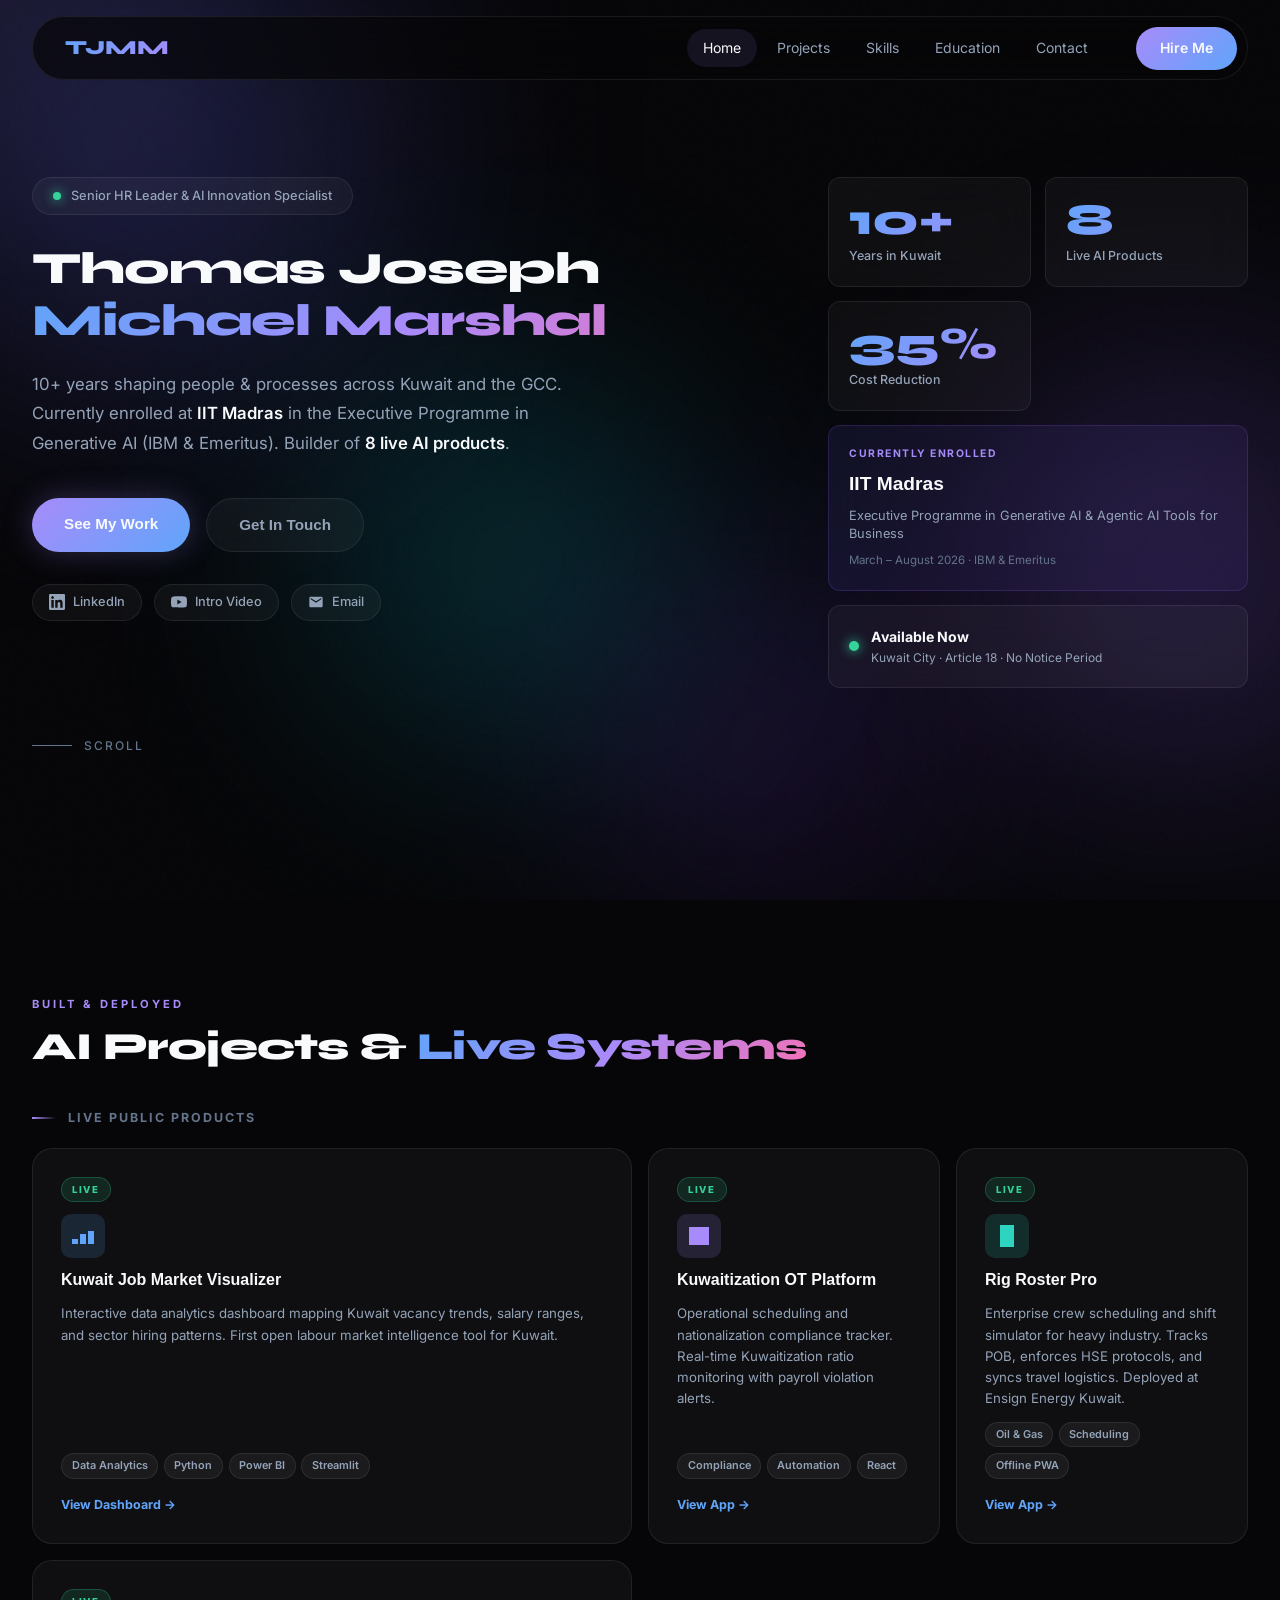
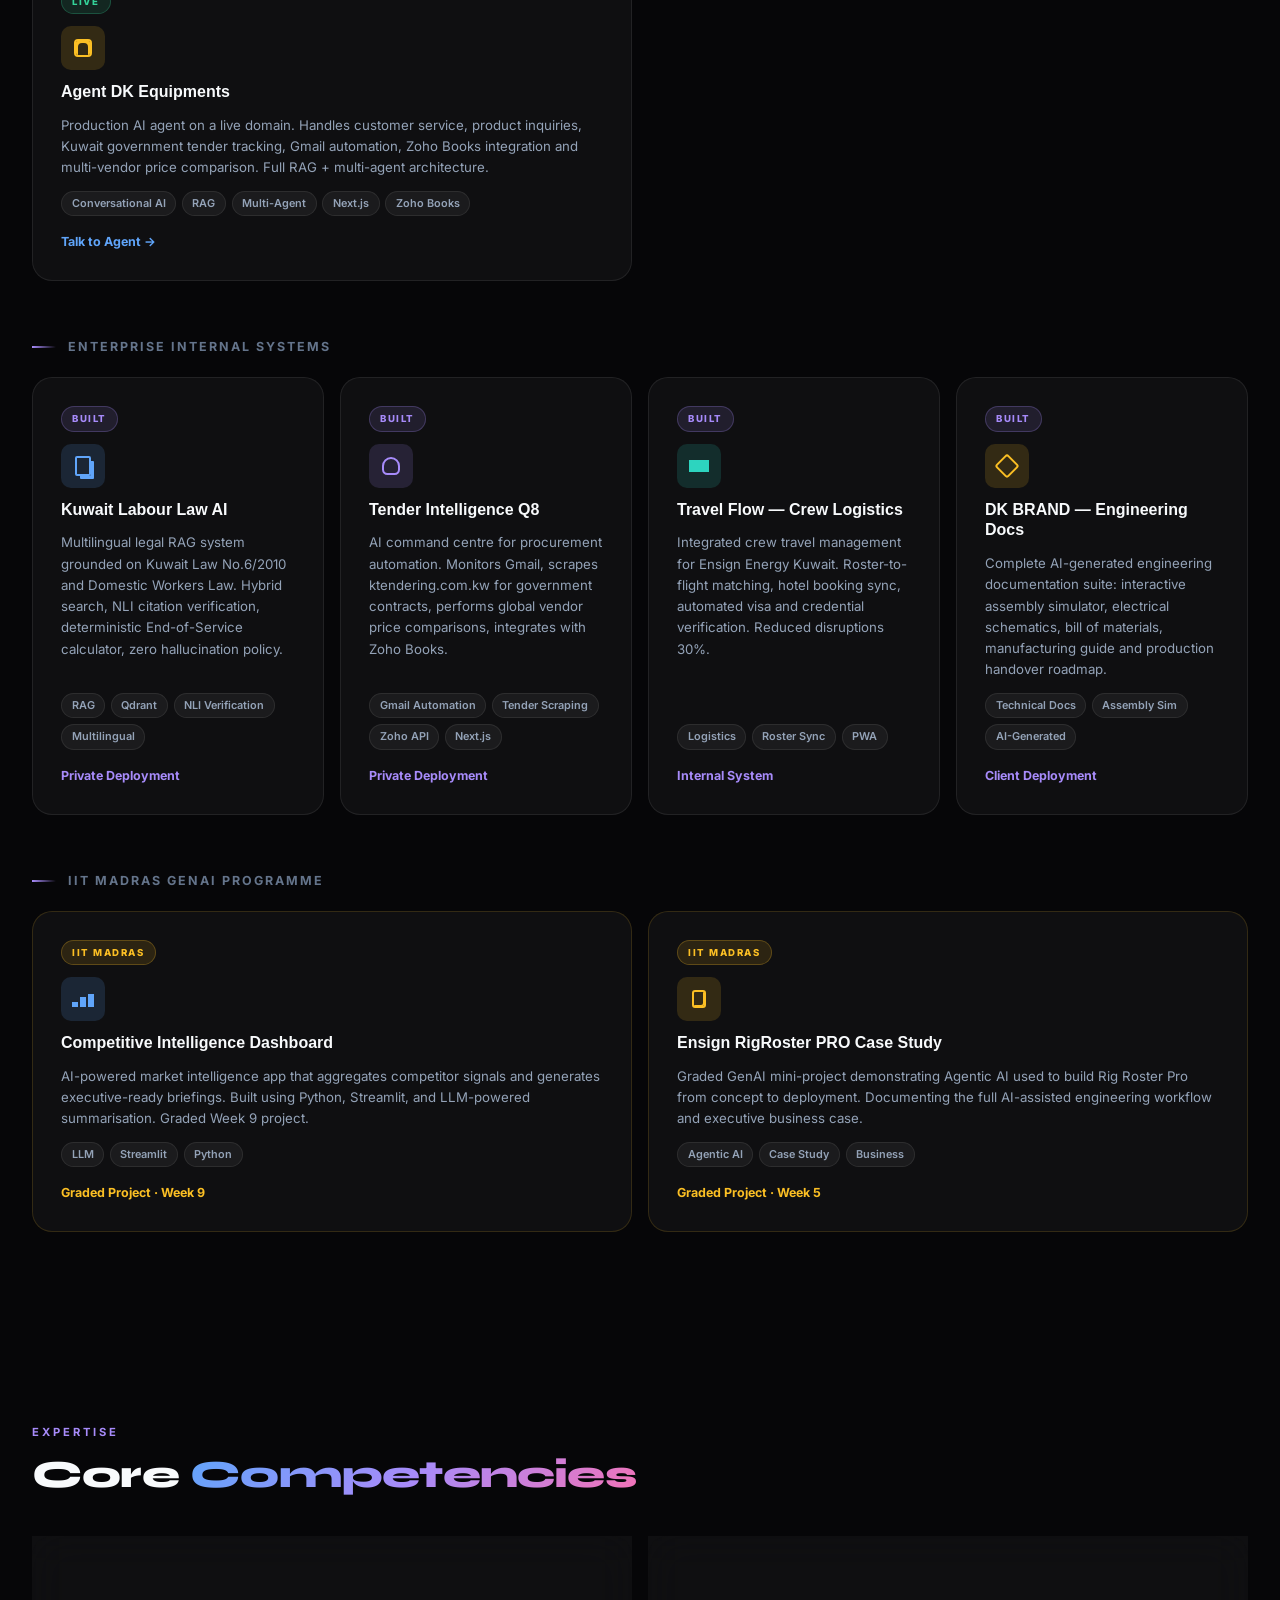
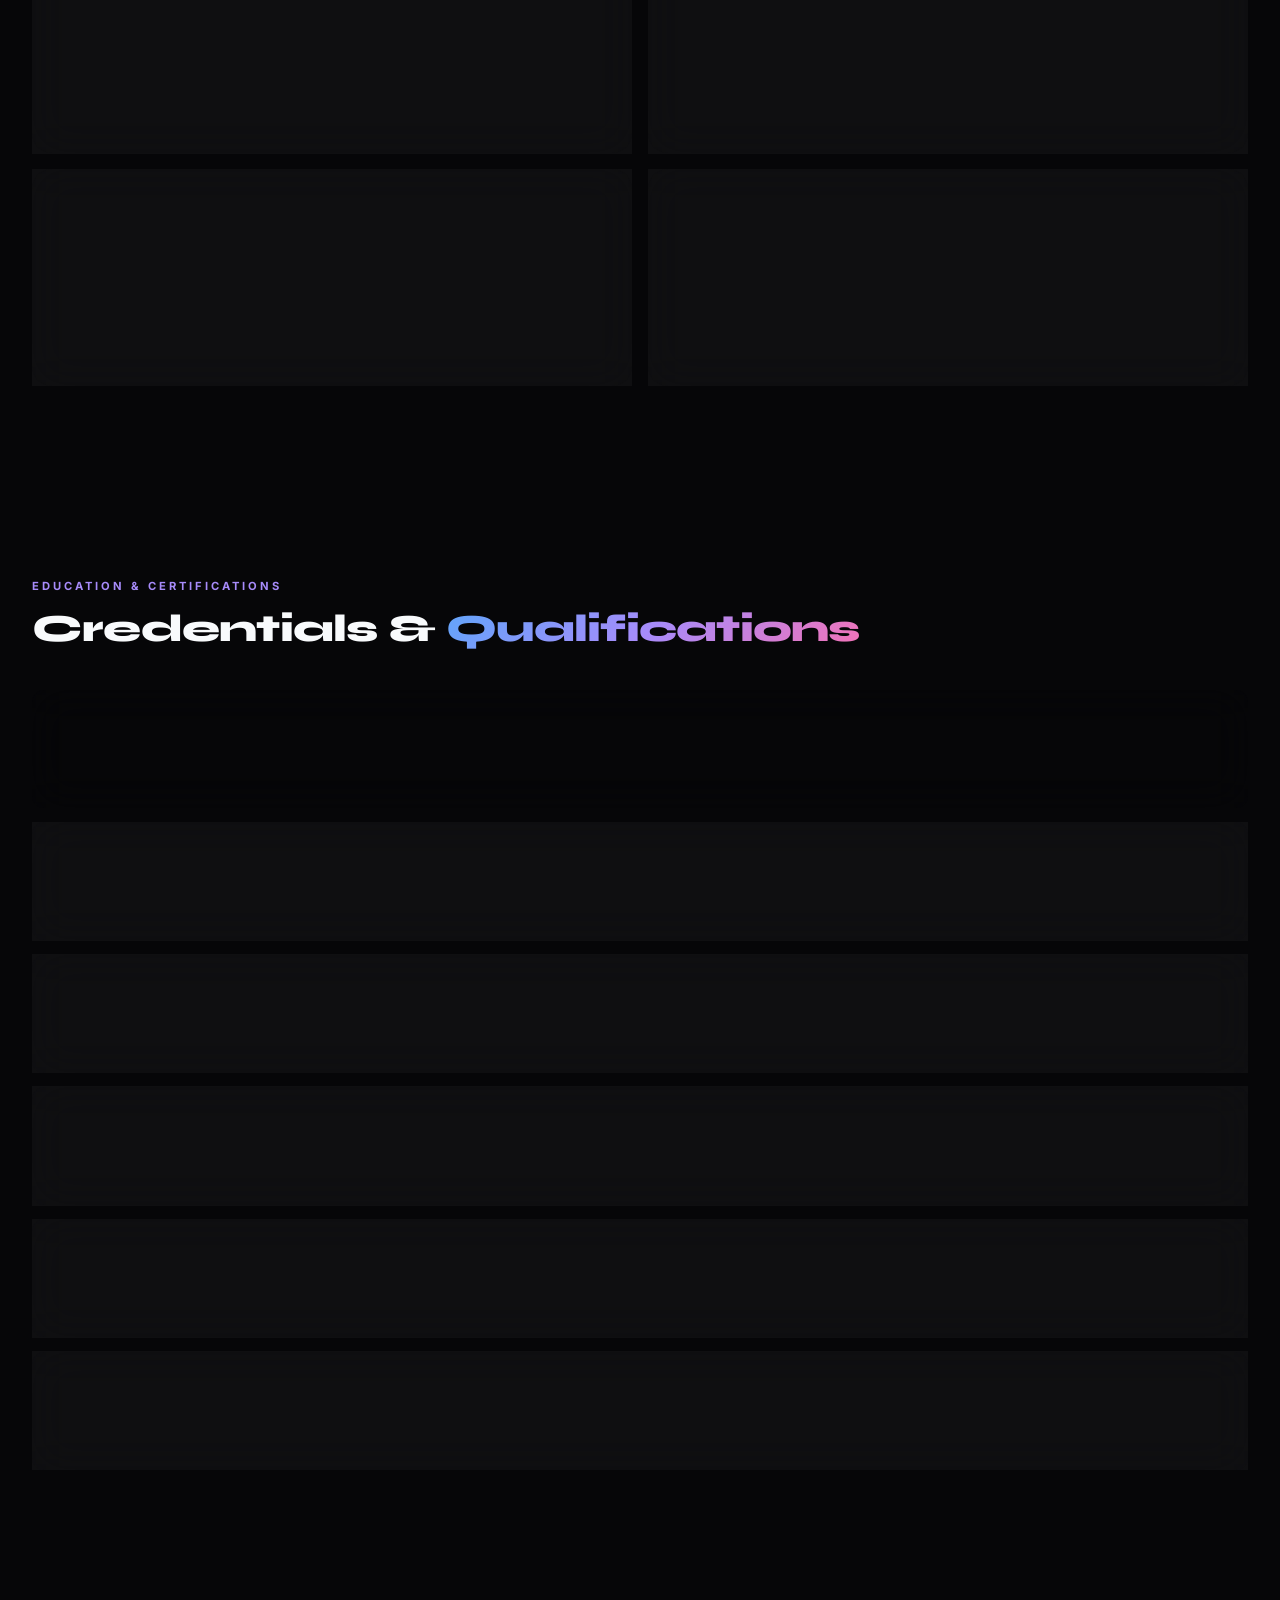
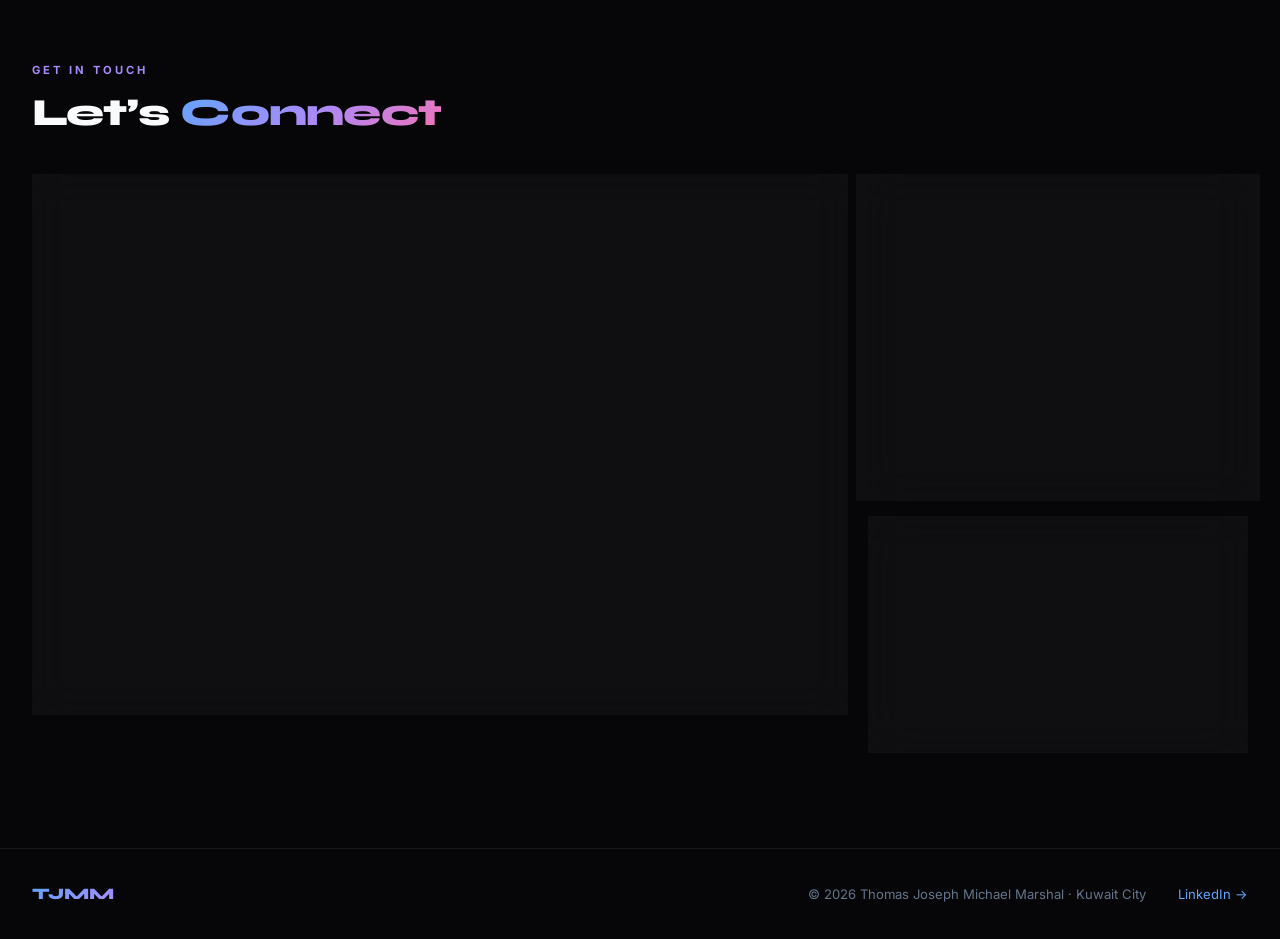
==== commit a1caebc0: "Fix: hero name to 2 lines, scale down typography to refined proportions" ====
--- a/index.html
+++ b/index.html
@@ -51,9 +51,8 @@
                 </div>
 
                 <h1 class="hero-name">
-                    <span class="line-reveal">Thomas</span>
-                    <span class="line-reveal delay-1">Joseph</span>
-                    <span class="line-reveal delay-2 accent-stroke">Michael Marshal</span>
+                    <span class="line-reveal">Thomas Joseph</span>
+                    <span class="line-reveal delay-1 accent-stroke">Michael Marshal</span>
                 </h1>
 
                 <p class="hero-copy">
--- a/style.css
+++ b/style.css
@@ -180,10 +180,10 @@
 }
 .hero-name {
     font-family: var(--font-display);
-    font-size: clamp(3.5rem, 7vw, 6.5rem);
+    font-size: clamp(2rem, 3.5vw, 3.2rem);
     font-weight: 800;
-    line-height: 0.95;
-    letter-spacing: -0.03em;
+    line-height: 1.15;
+    letter-spacing: -0.025em;
     margin-bottom: 1.5rem;
 }
 .hero-name span { display: block; }
@@ -310,9 +310,9 @@
 }
 .section-title {
     font-family: var(--font-display);
-    font-size: clamp(2.5rem, 5vw, 3.75rem);
+    font-size: clamp(1.75rem, 3vw, 2.5rem);
     font-weight: 800; letter-spacing: -0.02em;
-    margin-bottom: 2.5rem; line-height: 1.05;
+    margin-bottom: 2.5rem; line-height: 1.1;
 }
 .grad-text {
     background: linear-gradient(135deg, var(--blue), var(--purple), var(--pink));
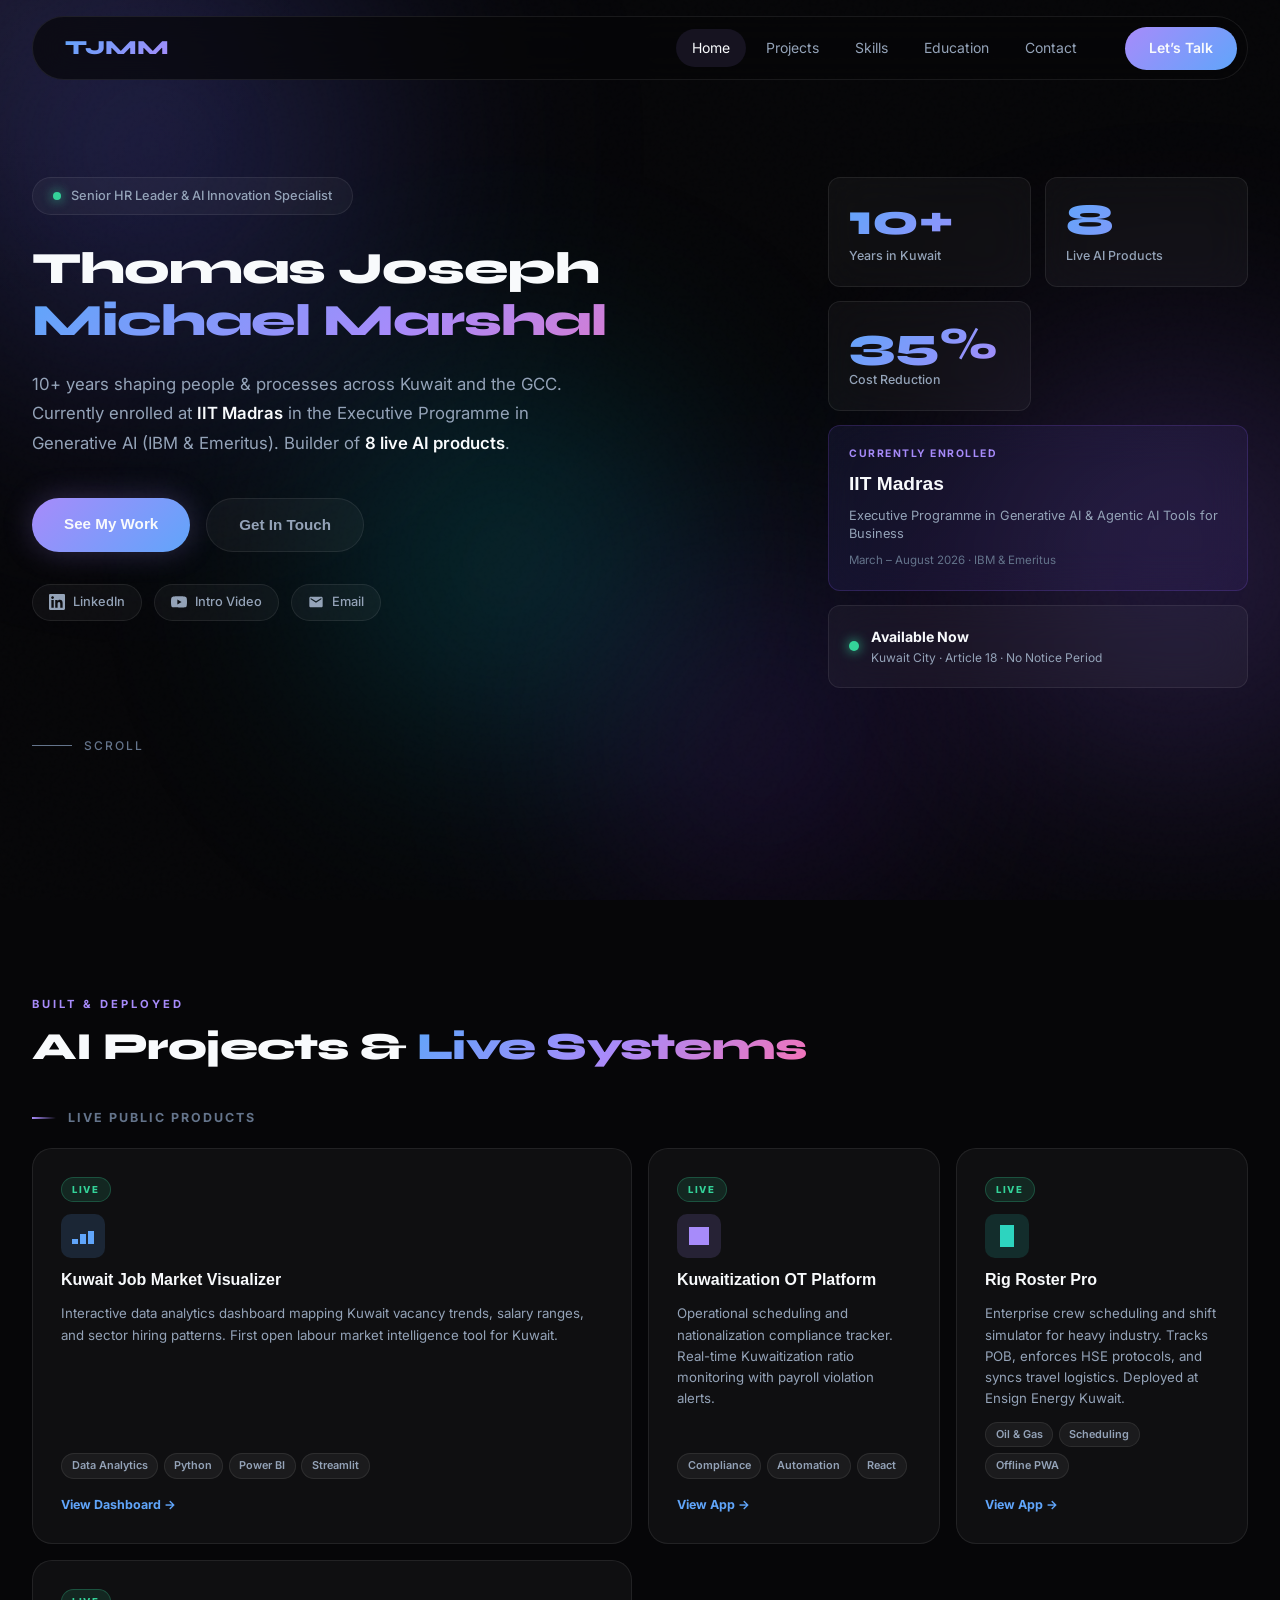
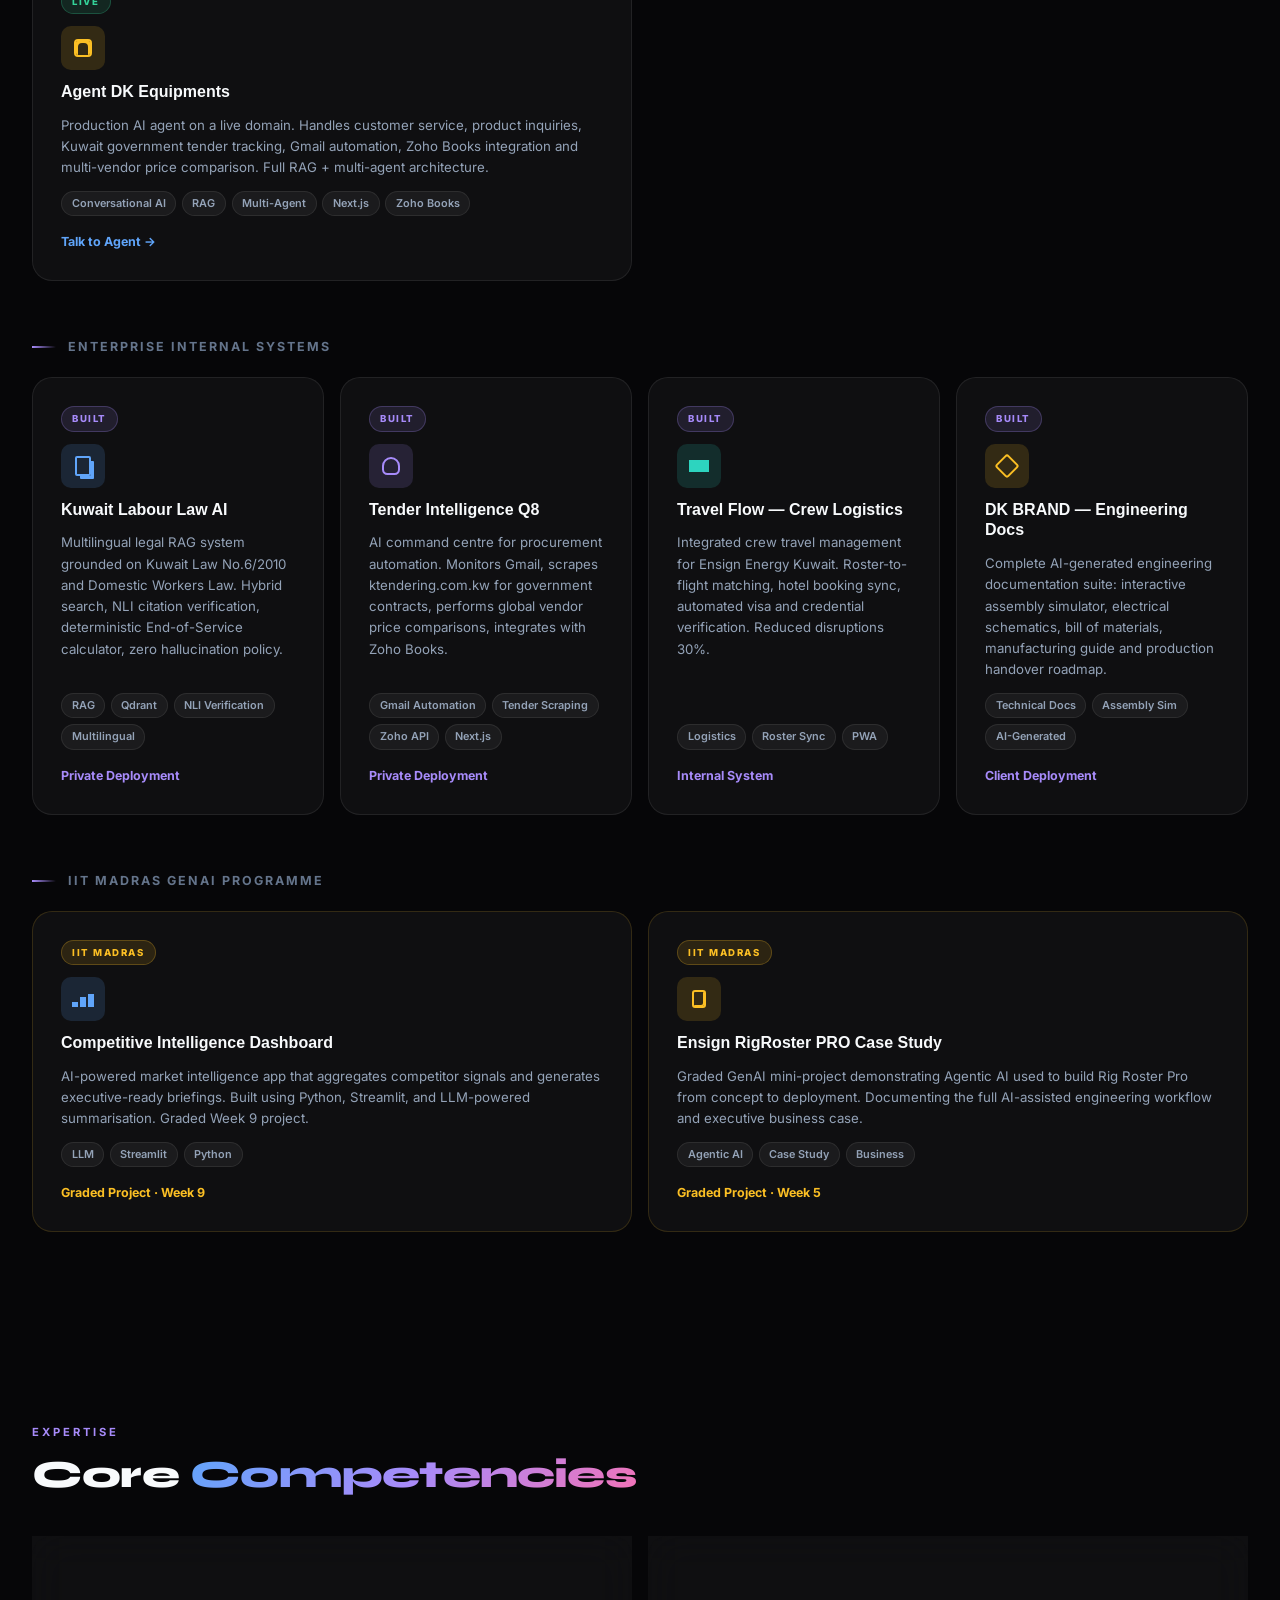
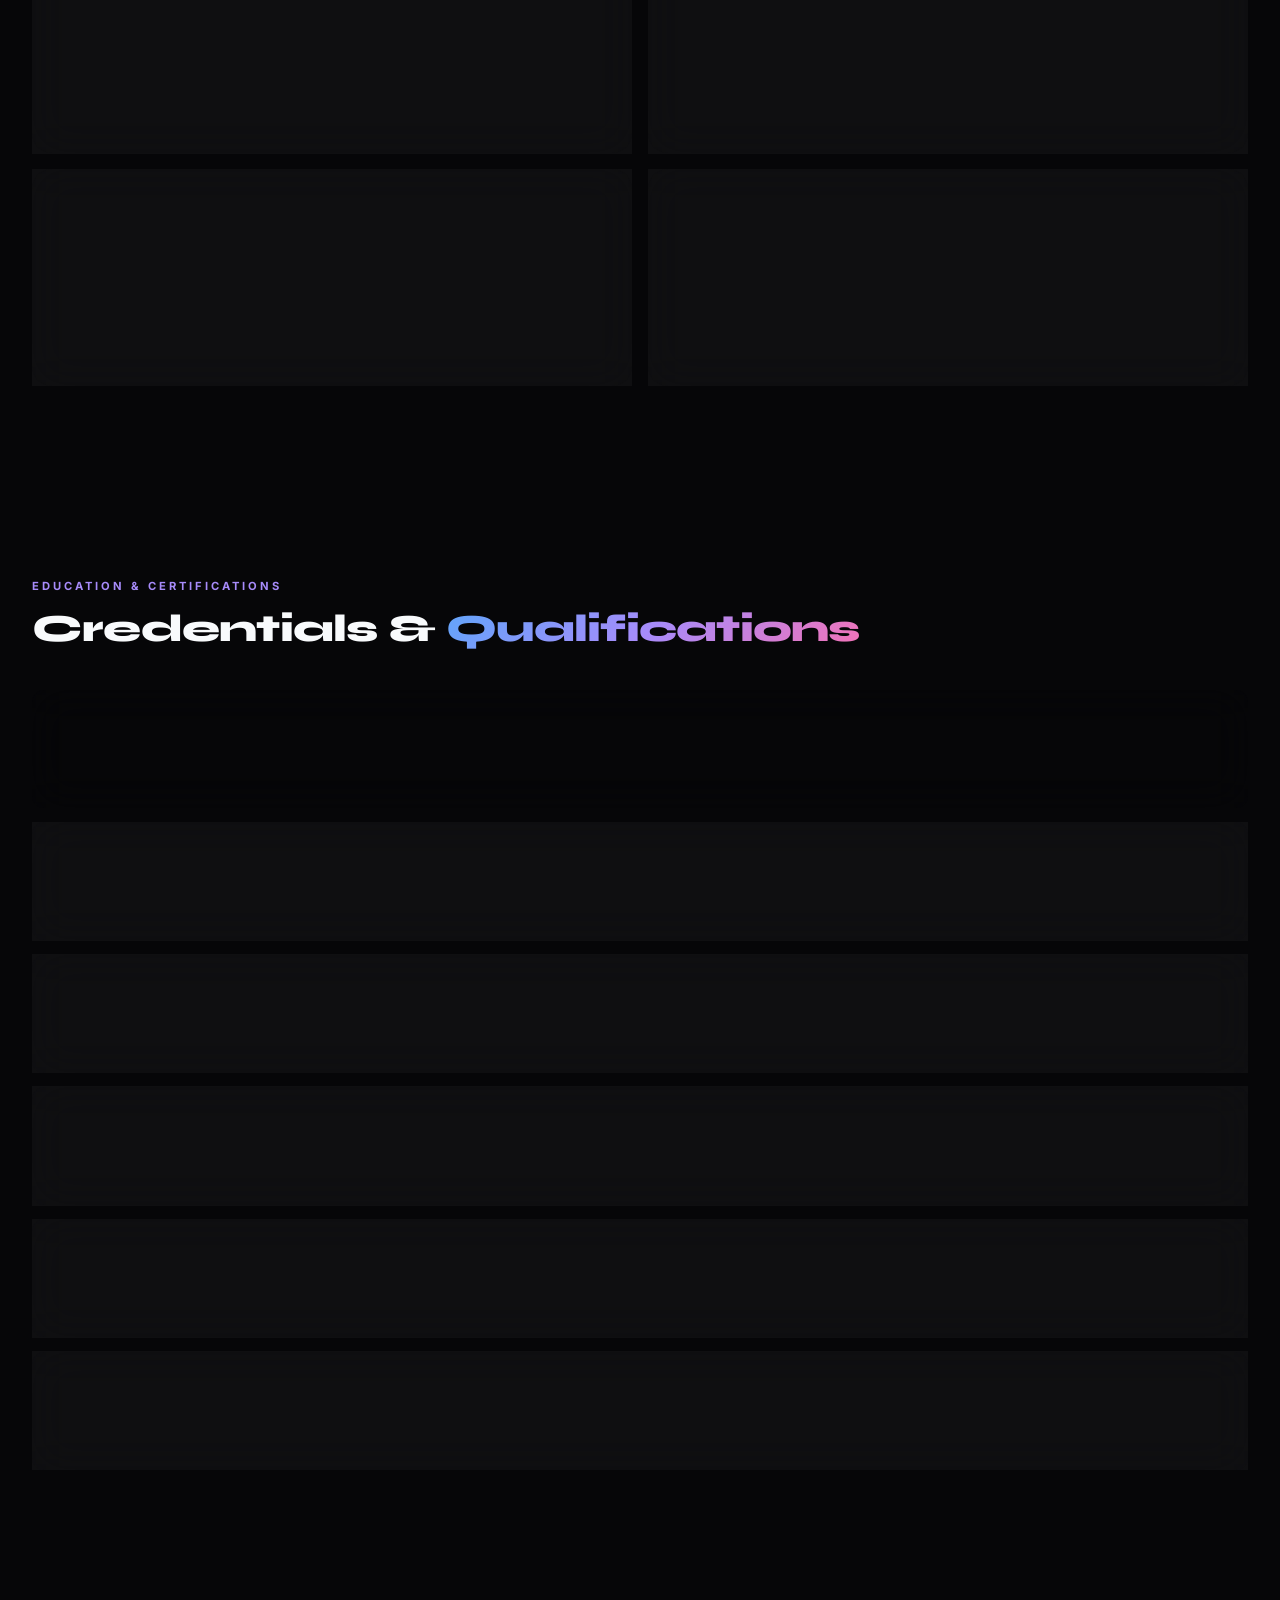
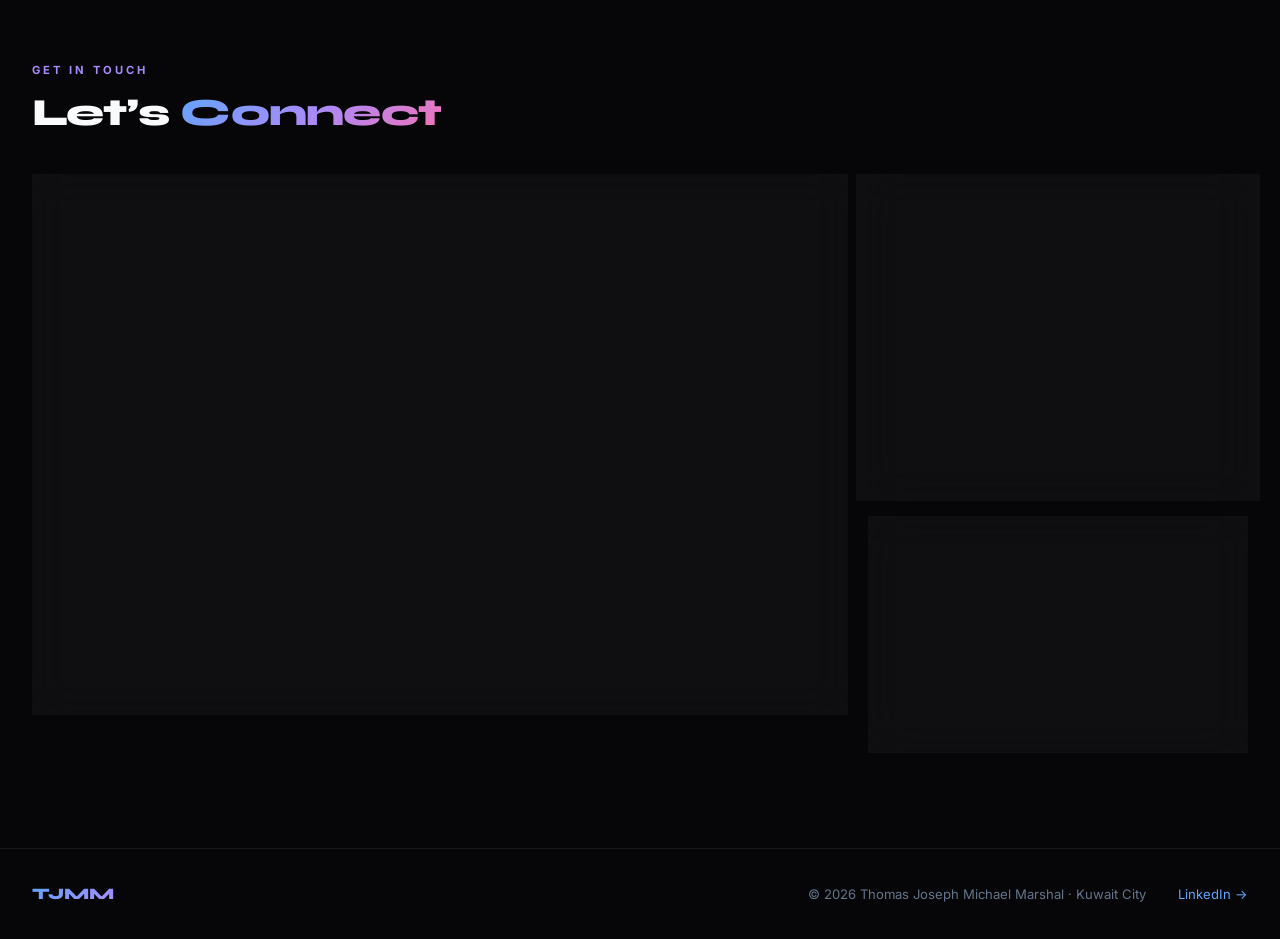
==== commit c3ffc3fd: "Update nav CTA: Hire Me -> Lets Talk" ====
--- a/index.html
+++ b/index.html
@@ -37,7 +37,7 @@
                 <a href="#creds">Education</a>
                 <a href="#contact">Contact</a>
             </nav>
-            <a href="mailto:josmarshal@gmail.com" class="nav-pill">Hire Me</a>
+            <a href="mailto:josmarshal@gmail.com" class="nav-pill">Let&rsquo;s Talk</a>
         </div>
     </header>
 
